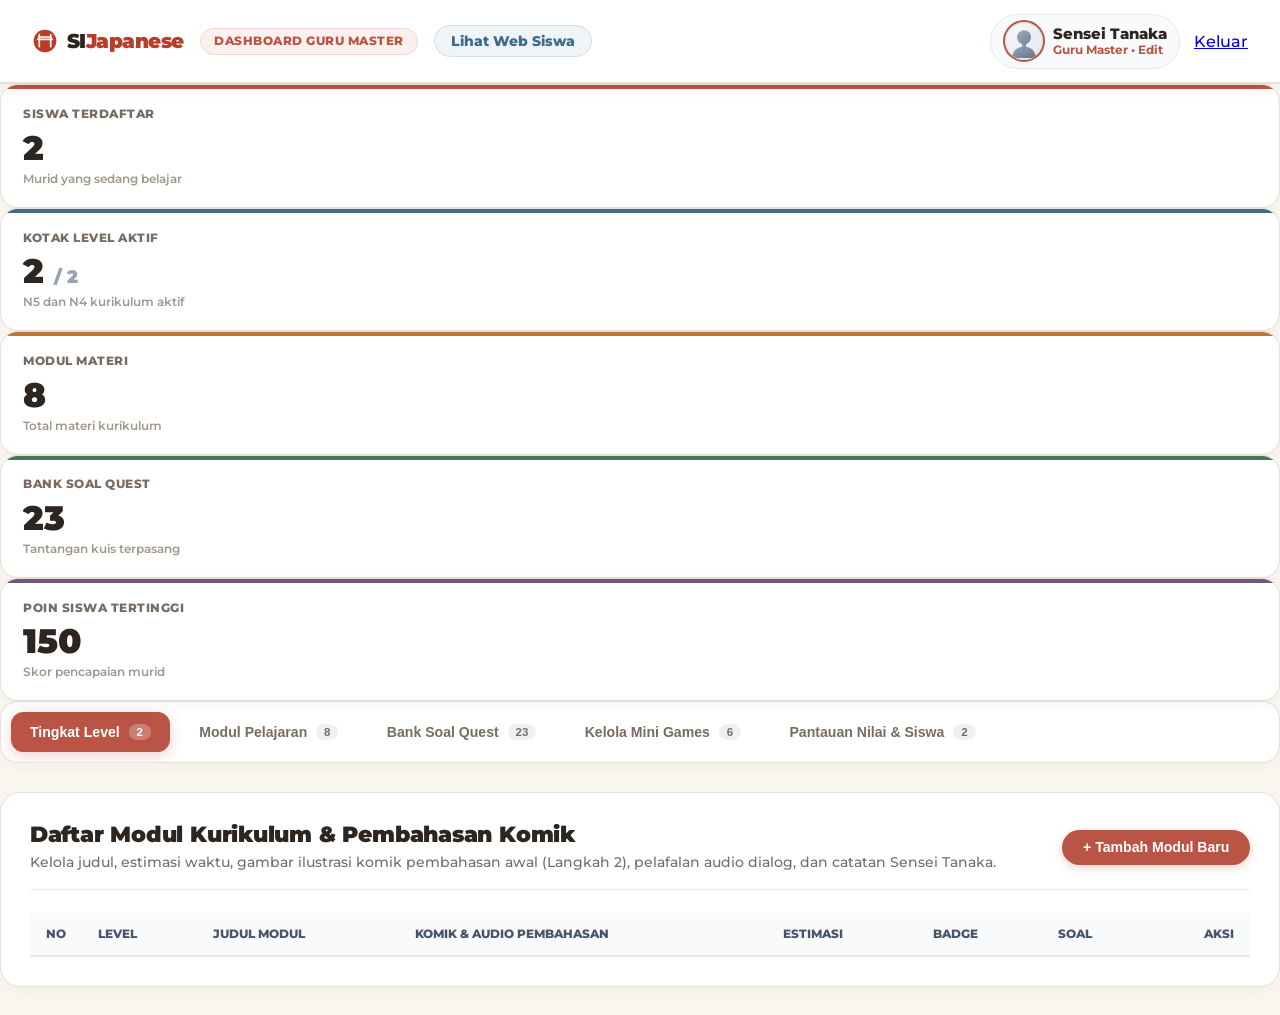
==== guru.html @ ea256f5c "fix: ganti seluruh font aplikasi ke Montserrat sedikit tebal (medium 500 & semibold)" ====
<!DOCTYPE html>
<html lang="id">
<head>
  <meta charset="UTF-8" />
  <meta name="viewport" content="width=device-width, initial-scale=1.0" />
  <meta name="csrf-token" content="csrf_token_placeholder" />
  <title>Dashboard Master Guru - SIJapanese</title>
  <link rel="preconnect" href="https://fonts.googleapis.com" />
  <link rel="preconnect" href="https://fonts.gstatic.com" crossorigin />
  <link href="https://fonts.googleapis.com/css2?family=Montserrat:ital,wght@0,500;0,600;0,700;0,800;0,900;1,500;1,600;1,700&family=Noto+Sans+JP:wght@500;700;900&display=swap" rel="stylesheet" />
  <link rel="stylesheet" href="css/style.css" />
  <link rel="stylesheet" href="css/materi.css" />
  <style>
    /* Styling Khusus Guru Master Dashboard - Harmonized Warm Japanese Theme */
    :root {
      --guru-bg: #FAF6F0;
      --guru-card: #FFFFFF;
      --guru-border: #E8DFD5;
      --guru-border-soft: #F2ECE3;
      --guru-primary: #BA5444;
      --guru-primary-hover: #A34536;
      --guru-indigo: #3E6B89;
      --guru-indigo-light: #EFF4F8;
      --guru-matcha: #437856;
      --guru-matcha-light: #F0F6F2;
      --guru-amber: #BA7635;
      --guru-amber-light: #FDF5ED;
      --guru-purple: #74567A;
      --guru-purple-light: #F7F1F8;
      --guru-text: #2D2520;
      --guru-text-soft: #786C62;
      --guru-text-muted: #A3978B;
      --card-white: #FFFFFF;
    }
    body {
      background: var(--guru-bg);
      font-family: 'Montserrat', 'Noto Sans JP', sans-serif; font-weight: 500;
      color: var(--guru-text);
      margin: 0;
      padding: 0;
    }
    .guru-navbar {
      background: #FFFFFF;
      border-bottom: 2px solid var(--guru-border);
      padding: 0.85rem 2rem;
      display: flex;
      align-items: center;
      justify-content: space-between;
      position: sticky;
      top: 0;
      z-index: 100;
      box-shadow: 0 4px 16px rgba(45, 37, 32, 0.04);
      flex-wrap: wrap;
      gap: 1rem;
    }
    .guru-nav-left {
      display: flex;
      align-items: center;
      gap: 1rem;
      flex-wrap: wrap;
    }
    .guru-brand-wrap {
      display: inline-flex;
      align-items: center;
      gap: 0.55rem;
      flex-shrink: 0;
    }
    .svg-crest-mini {
      width: 26px;
      height: 26px;
      display: block;
    }
    .guru-brand-text {
      font-weight: 900;
      font-size: 1.25rem;
      color: var(--guru-text);
      letter-spacing: -0.5px;
    }
    .badge-master-guru {
      background: #FAF1EE;
      color: var(--guru-primary);
      border: 1.5px solid #F1D6CF;
      font-size: 0.74rem;
      font-weight: 800;
      padding: 0.35rem 0.85rem;
      border-radius: var(--radius-pill);
      letter-spacing: 0.5px;
      white-space: nowrap;
    }
    .btn-return-app {
      display: inline-flex;
      align-items: center;
      gap: 0.45rem;
      background: #EFF4F8;
      color: var(--guru-indigo);
      border: 1.5px solid #D1DFE9;
      padding: 0.45rem 1rem;
      border-radius: var(--radius-pill);
      font-size: 0.85rem;
      font-weight: 800;
      text-decoration: none;
      transition: all 0.2s ease;
      white-space: nowrap;
    }
    .btn-return-app .svg-icon-mini {
      width: 15px;
      height: 15px;
      stroke: var(--guru-indigo);
      fill: none;
      stroke-width: 2.2;
    }
    .btn-return-app:hover {
      background: var(--guru-indigo);
      color: #FFFFFF;
      border-color: var(--guru-indigo);
    }
    .btn-return-app:hover .svg-icon-mini {
      stroke: #FFFFFF;
    }
    .guru-profile-bar {
      display: flex;
      align-items: center;
      gap: 0.85rem;
      order: 3;
      margin-left: auto;
    }
    .guru-avatar-circle {
      width: 42px;
      height: 42px;
      border-radius: 50%;
      background: #FAF1EE;
      border: 2px solid var(--guru-primary);
      display: flex;
      align-items: center;
      justify-content: center;
      font-size: 1.4rem;
    }
    .guru-info-text {
      display: flex;
      flex-direction: column;
      line-height: 1.25;
    }
    .guru-name {
      font-weight: 800;
      font-size: 0.95rem;
      color: var(--guru-text);
    }
    .guru-role-sub {
      font-size: 0.72rem;
      color: var(--guru-primary);
      font-weight: 700;
    }

    /* Layout Konten */
    .guru-container {
      max-width: 1200px;
      margin: 1.8rem auto 4rem;
      padding: 0 1.5rem;
    }

    /* Banner Panduan Utama Guru */
    .guru-welcome-card {
      background: linear-gradient(135deg, #FFFFFF 0%, #FAF1EE 100%);
      border: 1.5px solid var(--guru-border);
      border-radius: 20px;
      padding: 1.6rem 2rem;
      margin-bottom: 1.8rem;
      box-shadow: 0 4px 16px rgba(45, 37, 32, 0.04);
      display: flex;
      align-items: center;
      justify-content: space-between;
      flex-wrap: wrap;
      gap: 1.4rem;
    }
    .welcome-left {
      max-width: 780px;
    }
    .welcome-badge {
      display: flex;
      align-items: center;
      gap: 0.6rem;
      font-size: 0.78rem;
      font-weight: 800;
      color: var(--guru-primary);
      margin-bottom: 0.5rem;
    }
    .welcome-pill {
      background: #FFFFFF;
      border: 1px solid #F1D6CF;
      padding: 2px 8px;
      border-radius: 9999px;
      font-size: 0.72rem;
      color: var(--guru-primary);
    }
    .welcome-title {
      font-size: 1.5rem;
      font-weight: 900;
      color: var(--guru-text);
      margin: 0 0 0.4rem;
      letter-spacing: -0.02em;
    }
    .welcome-desc {
      font-size: 0.92rem;
      color: var(--guru-text-soft);
      line-height: 1.6;
      margin: 0;
    }
    .btn-hero-preview {
      display: inline-flex;
      align-items: center;
      gap: 0.6rem;
      background: var(--guru-indigo);
      color: #FFFFFF;
      padding: 0.75rem 1.4rem;
      border-radius: var(--radius-pill);
      font-weight: 800;
      font-size: 0.9rem;
      text-decoration: none;
      box-shadow: 0 4px 14px rgba(62, 107, 137, 0.25);
      transition: all 0.2s ease;
      white-space: nowrap;
    }
    .btn-hero-preview:hover {
      background: #2E5169;
      transform: translateY(-2px);
      box-shadow: 0 6px 18px rgba(62, 107, 137, 0.35);
    }

    /* Peta Alur Kerja Kurikulum Master */
    .guru-workflow-card {
      background: #FFFFFF;
      border: 1.5px solid var(--guru-border);
      border-radius: 18px;
      padding: 1.3rem 1.6rem;
      margin-bottom: 1.8rem;
      box-shadow: 0 4px 14px rgba(45, 37, 32, 0.03);
    }
    .workflow-header-row {
      display: flex;
      align-items: center;
      justify-content: space-between;
      flex-wrap: wrap;
      gap: 0.8rem;
      margin-bottom: 1rem;
      padding-bottom: 0.6rem;
      border-bottom: 1px solid var(--guru-border-soft);
    }
    .workflow-tag {
      font-size: 0.72rem;
      font-weight: 900;
      color: var(--guru-primary);
      letter-spacing: 0.06em;
      text-transform: uppercase;
      display: block;
      margin-bottom: 2px;
    }
    .workflow-title-wrap h3 {
      font-size: 1.05rem;
      font-weight: 800;
      color: var(--guru-text);
      margin: 0;
    }
    .workflow-hint {
      font-size: 0.8rem;
      color: var(--guru-text-soft);
      font-weight: 600;
    }
    .workflow-steps-grid {
      display: flex;
      align-items: center;
      justify-content: space-between;
      gap: 0.6rem;
      overflow-x: auto;
      padding-bottom: 4px;
    }
    .workflow-step-item {
      display: flex;
      align-items: center;
      gap: 0.65rem;
      padding: 0.65rem 0.9rem;
      background: var(--guru-bg);
      border: 1.5px solid var(--guru-border);
      border-radius: 14px;
      cursor: pointer;
      transition: all 0.2s ease;
      flex: 1;
      min-width: 170px;
    }
    .workflow-step-item:hover {
      background: #FFFFFF;
      border-color: var(--guru-primary);
      transform: translateY(-2px);
      box-shadow: 0 4px 12px rgba(186, 84, 68, 0.12);
    }
    .step-num-badge {
      width: 26px;
      height: 26px;
      border-radius: 50%;
      background: var(--guru-primary);
      color: #FFFFFF;
      font-size: 0.78rem;
      font-weight: 900;
      display: flex;
      align-items: center;
      justify-content: center;
      flex-shrink: 0;
    }
    .step-content {
      line-height: 1.25;
    }
    .step-title {
      font-weight: 800;
      font-size: 0.85rem;
      color: var(--guru-text);
    }
    .step-desc {
      font-size: 0.72rem;
      color: var(--guru-text-soft);
      margin-top: 2px;
    }
    .workflow-separator {
      color: var(--guru-text-muted);
      font-size: 1.1rem;
      font-weight: 900;
      flex-shrink: 0;
    }

    /* KPI Stat Cards (Warna-Warni Hangat Washi) */
    .guru-kpi-grid {
      display: grid;
      grid-template-columns: repeat(auto-fit, minmax(210px, 1fr));
      gap: 1.2rem;
      margin-bottom: 2rem;
    }
    .kpi-card {
      background: #FFFFFF;
      border-radius: 18px;
      padding: 1.3rem 1.4rem;
      border: 1.5px solid var(--guru-border);
      box-shadow: 0 4px 14px rgba(45, 37, 32, 0.04);
      position: relative;
      overflow: hidden;
      transition: transform 0.2s ease;
    }
    .kpi-card:hover {
      transform: translateY(-3px);
      box-shadow: 0 6px 18px rgba(45, 37, 32, 0.08);
    }
    .kpi-card::before {
      content: '';
      position: absolute;
      top: 0;
      left: 0;
      right: 0;
      height: 4px;
    }
    .kpi-red::before { background: var(--guru-primary); }
    .kpi-blue::before { background: var(--guru-indigo); }
    .kpi-yellow::before { background: var(--guru-amber); }
    .kpi-green::before { background: var(--guru-matcha); }
    .kpi-purple::before { background: var(--guru-purple); }

    .kpi-label {
      font-size: 0.78rem;
      font-weight: 800;
      color: var(--guru-text-soft);
      text-transform: uppercase;
      letter-spacing: 0.5px;
    }
    .kpi-value {
      font-size: 2.1rem;
      font-weight: 900;
      color: var(--guru-text);
      margin: 0.35rem 0 0.2rem;
    }
    .kpi-sub {
      font-size: 0.78rem;
      color: var(--guru-text-muted);
      font-weight: 600;
    }

    /* Tab Navigasi Master */
    .guru-tabs-nav {
      display: flex;
      align-items: center;
      gap: 0.6rem;
      background: #FFFFFF;
      padding: 0.6rem;
      border-radius: 18px;
      border: 1.5px solid var(--guru-border);
      margin-bottom: 1.8rem;
      overflow-x: auto;
      box-shadow: 0 4px 14px rgba(45, 37, 32, 0.04);
    }
    .guru-tab-btn {
      display: inline-flex;
      align-items: center;
      gap: 0.55rem;
      padding: 0.7rem 1.15rem;
      border-radius: 12px;
      border: 1.5px solid transparent;
      background: transparent;
      color: var(--guru-text-soft);
      font-weight: 800;
      font-size: 0.88rem;
      cursor: pointer;
      transition: all 0.2s ease;
      white-space: nowrap;
    }
    .guru-tab-btn:hover {
      background: var(--guru-bg);
      color: var(--guru-text);
      border-color: var(--guru-border);
    }
    .guru-tab-btn.active {
      background: var(--guru-primary);
      color: #FFFFFF;
      border-color: var(--guru-primary);
      box-shadow: 0 4px 14px rgba(186, 84, 68, 0.25);
    }
    .tab-emoji {
      font-size: 1rem;
    }
    .tab-badge {
      font-size: 0.72rem;
      font-weight: 800;
      padding: 2px 8px;
      border-radius: 9999px;
      background: rgba(0, 0, 0, 0.06);
      color: currentColor;
    }
    .guru-tab-btn.active .tab-badge {
      background: rgba(255, 255, 255, 0.25);
      color: #FFFFFF;
    }

    .guru-tab-content {
      display: none;
    }
    .guru-tab-content.active {
      display: block;
    }

    
    /* Visual Blueprint Letak Layar Siswa (Tanpa Icon/Emoji) */
    .guru-live-blueprint {
      background: #FFFFFF;
      border: 1.5px solid var(--guru-border);
      border-radius: 16px;
      padding: 1.2rem 1.4rem;
      margin-bottom: 1.6rem;
      box-shadow: 0 4px 14px rgba(45, 37, 32, 0.03);
    }
    .blueprint-header {
      display: flex;
      align-items: center;
      justify-content: space-between;
      flex-wrap: wrap;
      gap: 0.6rem;
      margin-bottom: 0.9rem;
    }
    .blueprint-badge {
      font-size: 0.72rem;
      font-weight: 900;
      letter-spacing: 0.06em;
      color: var(--guru-primary);
      text-transform: uppercase;
      background: #FAF1EE;
      border: 1px solid #F1D6CF;
      padding: 3px 9px;
      border-radius: 6px;
    }
    .blueprint-sub {
      font-size: 0.82rem;
      color: var(--guru-text-soft);
      font-weight: 600;
    }
    .blueprint-screen {
      background: var(--guru-bg);
      border: 1.5px solid var(--guru-border);
      border-radius: 12px;
      padding: 1rem;
      overflow: hidden;
    }
    .screen-navbar-mock {
      display: flex;
      align-items: center;
      justify-content: space-between;
      flex-wrap: wrap;
      gap: 0.6rem;
      background: #FFFFFF;
      padding: 0.55rem 0.9rem;
      border-radius: 8px;
      border: 1px solid var(--guru-border);
      margin-bottom: 0.85rem;
    }
    .mock-dot {
      display: inline-block;
      width: 8px;
      height: 8px;
      border-radius: 50%;
      background: var(--guru-primary);
      margin-right: 6px;
      vertical-align: middle;
    }
    .mock-title {
      font-size: 0.82rem;
      font-weight: 800;
      color: var(--guru-text);
    }
    .mock-btn-link {
      font-size: 0.76rem;
      font-weight: 800;
      color: var(--guru-indigo);
      text-decoration: none;
      border: 1px solid #D1DFE9;
      background: #EFF4F8;
      padding: 3px 8px;
      border-radius: 6px;
      transition: all 0.2s ease;
    }
    .mock-btn-link:hover {
      background: var(--guru-indigo);
      color: #FFFFFF;
    }
    .pointer-tag {
      display: block;
      font-size: 0.72rem;
      font-weight: 800;
      color: var(--guru-primary);
      margin-bottom: 0.5rem;
      letter-spacing: 0.04em;
    }
    .mock-tabs-row {
      display: flex;
      gap: 0.5rem;
      flex-wrap: wrap;
      margin-bottom: 0.8rem;
    }
    .mock-level-pill {
      font-size: 0.78rem;
      font-weight: 700;
      padding: 0.35rem 0.85rem;
      border-radius: 20px;
      background: #FFFFFF;
      border: 1px solid var(--guru-border);
      color: var(--guru-text);
    }
    .mock-level-pill.active-pill {
      background: var(--guru-primary);
      color: #FFFFFF;
      border-color: var(--guru-primary);
      font-weight: 800;
      box-shadow: 0 2px 6px rgba(186, 84, 68, 0.25);
    }
    .mock-level-pill-ghost {
      font-size: 0.78rem;
      font-weight: 700;
      padding: 0.35rem 0.85rem;
      border-radius: 20px;
      background: transparent;
      border: 1px dashed var(--guru-border);
      color: var(--guru-text-soft);
    }
    .mock-cards-wireframe {
      display: grid;
      grid-template-columns: repeat(auto-fit, minmax(180px, 1fr));
      gap: 0.6rem;
    }
    .wire-card {
      background: #FFFFFF;
      border: 1px solid var(--guru-border);
      border-radius: 8px;
      padding: 0.65rem 0.85rem;
    }
    .wire-title {
      display: block;
      font-size: 0.8rem;
      font-weight: 800;
      color: var(--guru-text);
      margin-bottom: 2px;
    }
    .wire-sub {
      display: block;
      font-size: 0.72rem;
      color: var(--guru-text-soft);
    }

    /* Lesson Card Blueprint */
    .mock-lesson-card-preview {
      background: #FFFFFF;
      border: 1.5px solid var(--guru-border);
      border-radius: 10px;
      padding: 0.9rem 1.1rem;
    }
    .mock-lcard-head {
      display: flex;
      justify-content: space-between;
      align-items: center;
      margin-bottom: 0.45rem;
    }
    .mock-lcard-badge {
      font-size: 0.7rem;
      font-weight: 800;
      background: #FAF1EE;
      color: var(--guru-primary);
      padding: 2px 7px;
      border-radius: 4px;
    }
    .mock-lcard-status {
      font-size: 0.72rem;
      color: var(--guru-text-soft);
      font-weight: 600;
    }
    .mock-lcard-body strong {
      display: block;
      font-size: 0.92rem;
      color: var(--guru-text);
      margin-bottom: 3px;
    }
    .mock-lcard-body p {
      font-size: 0.8rem;
      color: var(--guru-text-soft);
      margin: 0 0 0.7rem;
      line-height: 1.4;
    }
    .mock-steps-mini-bar {
      display: flex;
      gap: 0.4rem;
      flex-wrap: wrap;
    }
    .s-dot {
      font-size: 0.72rem;
      font-weight: 700;
      padding: 2px 7px;
      background: #F2ECE3;
      color: var(--guru-text-soft);
      border-radius: 4px;
    }
    .s-dot.active {
      background: var(--guru-indigo);
      color: #FFFFFF;
    }
    .s-dot.quest-step {
      background: #FDF5ED;
      color: var(--guru-amber);
      border: 1px solid #F3E0CC;
    }

    /* Quest Blueprint */
    .mock-quest-box {
      background: #FFFFFF;
      border: 1.5px solid var(--guru-border);
      border-radius: 10px;
      padding: 0.9rem 1.1rem;
    }
    .mock-q-header {
      font-size: 0.88rem;
      font-weight: 800;
      color: var(--guru-text);
      margin-bottom: 0.65rem;
    }
    .mock-q-options {
      display: grid;
      grid-template-columns: repeat(auto-fit, minmax(200px, 1fr));
      gap: 0.5rem;
      margin-bottom: 0.7rem;
    }
    .mock-opt {
      font-size: 0.8rem;
      padding: 0.45rem 0.75rem;
      border-radius: 6px;
      background: var(--guru-bg);
      border: 1px solid var(--guru-border);
      color: var(--guru-text);
    }
    .mock-opt.correct-opt {
      background: #F0F6F2;
      border-color: #D0E4D7;
      color: #274D35;
      font-weight: 800;
    }
    .mock-q-footer {
      font-size: 0.76rem;
      color: var(--guru-text-soft);
      font-style: italic;
    }

    /* Flow Evaluation Blueprint */
    .mock-flow-row {
      display: flex;
      align-items: center;
      justify-content: space-between;
      flex-wrap: wrap;
      gap: 0.8rem;
    }
    .flow-box {
      flex: 1;
      min-width: 160px;
      background: #FFFFFF;
      border: 1px solid var(--guru-border);
      border-radius: 10px;
      padding: 0.8rem 1rem;
    }
    .flow-box.highlight-flow {
      border-color: #D1DFE9;
      background: #EFF4F8;
    }
    .flow-num {
      display: block;
      font-size: 0.68rem;
      font-weight: 900;
      text-transform: uppercase;
      color: var(--guru-primary);
      margin-bottom: 2px;
    }
    .flow-box strong {
      display: block;
      font-size: 0.85rem;
      color: var(--guru-text);
      margin-bottom: 2px;
    }
    .flow-desc {
      display: block;
      font-size: 0.74rem;
      color: var(--guru-text-soft);
    }
    .flow-connector {
      font-size: 1.1rem;
      font-weight: 800;
      color: var(--guru-text-muted);
    }

    /* Games Blueprint */
    .mock-games-grid {
      display: grid;
      grid-template-columns: repeat(auto-fit, minmax(130px, 1fr));
      gap: 0.5rem;
    }
    .mock-game-chip {
      background: #FFFFFF;
      border: 1px solid var(--guru-border);
      border-radius: 8px;
      padding: 0.55rem 0.75rem;
      font-size: 0.8rem;
      font-weight: 800;
      color: var(--guru-text);
      text-align: center;
    }

    

    /* Box Card Standard */
    .master-card {
      background: #FFFFFF;
      border: 1.5px solid var(--guru-border);
      border-radius: 20px;
      padding: 1.8rem;
      box-shadow: 0 4px 16px rgba(45, 37, 32, 0.04);
      margin-bottom: 1.8rem;
    }
    .master-card-header {
      display: flex;
      align-items: center;
      justify-content: space-between;
      flex-wrap: wrap;
      gap: 1rem;
      margin-bottom: 1.4rem;
      padding-bottom: 1rem;
      border-bottom: 1.5px solid var(--guru-border-soft);
    }
    .master-card-title h3 {
      font-size: 1.35rem;
      font-weight: 900;
      margin: 0 0 0.3rem;
      color: var(--guru-text);
      letter-spacing: -0.01em;
    }
    .master-card-title p {
      margin: 0;
      color: var(--guru-text-soft);
      font-size: 0.88rem;
      line-height: 1.5;
    }

    /* Action Buttons */
    .btn-guru-primary {
      display: inline-flex;
      align-items: center;
      gap: 0.5rem;
      background: var(--guru-primary);
      color: #FFFFFF;
      border: none;
      padding: 0.6rem 1.3rem;
      border-radius: var(--radius-pill);
      font-weight: 800;
      font-size: 0.88rem;
      cursor: pointer;
      box-shadow: 0 3px 10px rgba(186, 84, 68, 0.25);
      transition: all 0.2s ease;
      white-space: nowrap;
    }
    .btn-guru-primary:hover {
      background: var(--guru-primary-hover);
      transform: translateY(-2px);
      box-shadow: 0 5px 14px rgba(186, 84, 68, 0.35);
    }

    .btn-preset {
      display: inline-flex;
      align-items: center;
      gap: 0.4rem;
      background: #FFFFFF;
      color: var(--guru-text);
      border: 1.5px solid var(--guru-border);
      padding: 0.55rem 1rem;
      border-radius: var(--radius-pill);
      font-size: 0.85rem;
      font-weight: 700;
      cursor: pointer;
      transition: all 0.2s ease;
      white-space: nowrap;
    }
    .btn-preset:hover {
      background: var(--guru-bg);
      border-color: var(--guru-text-soft);
      transform: translateY(-1px);
    }
    .btn-preset:hover {
      border-color: var(--blue);
      background: var(--blue-pale);
      color: var(--blue);
    }

    /* Grid Level Cards */
    .levels-grid {
      display: grid;
      grid-template-columns: repeat(auto-fill, minmax(280px, 1fr));
      gap: 1.3rem;
    }
    .level-admin-card {
      border: 2px solid var(--lvl-accent, #CBD5E1);
      border-radius: 16px;
      background: #FFFFFF;
      padding: 1.3rem;
      position: relative;
      display: flex;
      flex-direction: column;
      justify-content: space-between;
      box-shadow: 0 4px 14px rgba(15, 23, 42, 0.05);
      transition: transform 0.2s ease;
    }
    .level-admin-card:hover {
      transform: translateY(-3px);
    }
    .level-top-row {
      display: flex;
      align-items: center;
      justify-content: space-between;
      margin-bottom: 0.8rem;
    }
    .level-code-badge {
      background: var(--lvl-accent, #CBD5E1);
      color: #FFFFFF;
      font-size: 0.8rem;
      font-weight: 900;
      padding: 0.3rem 0.75rem;
      border-radius: var(--radius-pill);
      text-transform: uppercase;
    }
    .level-status-pill {
      font-size: 0.72rem;
      font-weight: 800;
      padding: 0.25rem 0.65rem;
      border-radius: var(--radius-pill);
    }
    .status-active { background: #ECFDF5; color: #065F46; }
    .status-inactive { background: #F1F5F9; color: #64748B; }

    .level-name-h4 {
      font-size: 1.25rem;
      font-weight: 800;
      margin: 0 0 0.2rem;
      color: #0F172A;
    }
    .level-sub-desc {
      font-size: 0.84rem;
      color: #64748B;
      margin-bottom: 1.1rem;
    }
    .level-meta-row {
      display: flex;
      align-items: center;
      justify-content: space-between;
      font-size: 0.82rem;
      font-weight: 700;
      color: #475569;
      border-top: 1.5px dashed #E2E8F0;
      padding-top: 0.8rem;
      margin-top: 0.8rem;
    }

    /* Tabel Manajemen */
    .guru-table-wrap {
      overflow-x: auto;
    }
    .guru-table {
      width: 100%;
      border-collapse: collapse;
      text-align: left;
    }
    .guru-table th {
      background: #F8FAFC;
      color: #475569;
      font-weight: 800;
      font-size: 0.78rem;
      text-transform: uppercase;
      padding: 0.85rem 1rem;
      border-bottom: 2px solid #E2E8F0;
    }
    .guru-table td {
      padding: 1rem;
      border-bottom: 1px solid #F1F5F9;
      font-size: 0.9rem;
      color: #1E293B;
      vertical-align: middle;
    }
    .guru-table tr:hover td {
      background: #F8FAFC;
    }

    /* Modal Form */
    .guru-modal-backdrop,
    #modal-edit-guru-profile,
    #modal-profile-success {
      position: fixed !important;
      inset: 0 !important;
      top: 0 !important;
      left: 0 !important;
      right: 0 !important;
      bottom: 0 !important;
      width: 100vw !important;
      height: 100vh !important;
      height: 100dvh !important;
      background: rgba(15, 23, 42, 0.65) !important;
      backdrop-filter: blur(5px) !important;
      -webkit-backdrop-filter: blur(5px) !important;
      display: none !important;
      align-items: center !important;
      justify-content: center !important;
      z-index: 99999 !important;
      padding: 1rem !important;
      box-sizing: border-box !important;
    }
    .guru-modal-backdrop.show,
    #modal-edit-guru-profile.show,
    #modal-profile-success.show {
      display: flex !important;
    }
    .guru-modal-box,
    #modal-edit-guru-profile .guru-modal-box,
    #modal-profile-success .guru-modal-box {
      background: #FFFFFF !important;
      border-radius: 20px !important;
      width: 100% !important;
      max-width: 560px !important;
      max-height: 90vh !important;
      max-height: 90dvh !important;
      overflow-y: auto !important;
      padding: 2rem !important;
      box-shadow: 0 20px 40px -10px rgba(15, 23, 42, 0.35) !important;
      position: relative !important;
      margin: auto !important;
      top: auto !important;
      bottom: auto !important;
      left: auto !important;
      right: auto !important;
      transform: none !important;
    }
    .guru-modal-header {
      display: flex;
      align-items: center;
      justify-content: space-between;
      margin-bottom: 1.5rem;
      padding-bottom: 0.8rem;
      border-bottom: 1.5px solid #E2E8F0;
    }
    .guru-modal-header h3 {
      margin: 0;
      font-size: 1.25rem;
      font-weight: 800;
      color: #0F172A;
    }
    .btn-close-modal {
      background: transparent;
      border: none;
      font-size: 1.4rem;
      cursor: pointer;
      color: #94A3B8;
      transition: color 0.2s;
    }
    .btn-close-modal:hover { color: #0F172A; }

    .form-group {
      margin-bottom: 1.2rem;
    }
    .form-group label {
      display: block;
      font-size: 0.85rem;
      font-weight: 700;
      color: #334155;
      margin-bottom: 0.4rem;
    }
    .form-control {
      width: 100%;
      box-sizing: border-box;
      padding: 0.65rem 0.95rem;
      border: 1.5px solid #CBD5E1;
      border-radius: 10px;
      font-size: 0.9rem;
      font-family: inherit;
      transition: border-color 0.2s;
    }
    select.form-control {
      appearance: none;
      -webkit-appearance: none;
      -moz-appearance: none;
      background-color: #FFFFFF;
      background-image: url("data:image/svg+xml,%3Csvg xmlns='http://www.w3.org/2000/svg' width='16' height='16' viewBox='0 0 24 24' fill='none' stroke='%2364748B' stroke-width='2.2' stroke-linecap='round' stroke-linejoin='round'%3E%3Cpolyline points='6 9 12 15 18 9'%3E%3C/polyline%3E%3C/svg%3E");
      background-repeat: no-repeat !important;
      background-position: right 0.85rem center !important;
      background-size: 15px 15px !important;
      padding-right: 2.5rem !important;
      cursor: pointer;
    }
    .form-control:focus {
      outline: none;
      border-color: var(--blue);
      box-shadow: 0 0 0 3px rgba(37, 99, 235, 0.1);
    }
    select.form-control:focus {
      background-image: url("data:image/svg+xml,%3Csvg xmlns='http://www.w3.org/2000/svg' width='16' height='16' viewBox='0 0 24 24' fill='none' stroke='%232563EB' stroke-width='2.5' stroke-linecap='round' stroke-linejoin='round'%3E%3Cpolyline points='6 9 12 15 18 9'%3E%3C/polyline%3E%3C/svg%3E");
      background-repeat: no-repeat !important;
      background-position: right 0.85rem center !important;
      background-size: 15px 15px !important;
    }
    .modal-btn-row {
      display: flex;
      align-items: center;
      justify-content: flex-end;
      gap: 0.8rem;
      margin-top: 1.8rem;
      padding-top: 1rem;
      border-top: 1.5px solid #E2E8F0;
    }
    .btn-cancel {
      background: #F1F5F9;
      border: 1.5px solid #CBD5E1;
      color: #475569;
      padding: 0.6rem 1.2rem;
      border-radius: var(--radius-pill);
      font-weight: 700;
      cursor: pointer;
    }

    /* Styling Pilihan Ganda & Bank Soal */
    .opt-row-box {
      transition: all 0.2s ease;
    }
    .opt-row-box:focus-within {
      border-color: #3B82F6 !important;
      box-shadow: 0 0 0 2px rgba(59, 130, 246, 0.15);
    }
    .opt-row-box.is-correct {
      border-color: #10B981 !important;
      background: #ECFDF5 !important;
    }
    .quest-admin-item {
      background: #FFFFFF;
      border: 1.5px solid #E2E8F0;
      border-radius: 16px;
      padding: 1.3rem;
      transition: all 0.2s ease;
      box-shadow: 0 2px 8px rgba(15, 23, 42, 0.03);
    }
    .quest-admin-item:hover {
      border-color: #CBD5E1;
      box-shadow: 0 6px 18px rgba(15, 23, 42, 0.06);
    }
    .quest-thumb-preview {
      width: 140px;
      height: 90px;
      border-radius: 10px;
      overflow: hidden;
      border: 1.5px solid #CBD5E1;
      background: #F8FAFC;
      flex-shrink: 0;
      display: flex;
      align-items: center;
      justify-content: center;
      cursor: pointer;
    }
    .quest-thumb-preview img {
      width: 100%;
      height: 100%;
      object-fit: cover;
      transition: transform 0.2s ease;
    }
    .quest-thumb-preview:hover img {
      transform: scale(1.05);
    }
    .badge-has-img {
      background: #EFF6FF;
      color: #1D4ED8;
      font-size: 0.74rem;
      font-weight: 800;
      padding: 0.25rem 0.65rem;
      border-radius: var(--radius-pill);
      border: 1px solid #BFDBFE;
    }
    .badge-no-img {
      background: #F1F5F9;
      color: #64748B;
      font-size: 0.74rem;
      font-weight: 700;
      padding: 0.25rem 0.65rem;
      border-radius: var(--radius-pill);
      border: 1px solid #E2E8F0;
    }
    /* Responsive Toolbar Components for Tables & Cards */
    .master-toolbar-row {
      display: flex;
      align-items: center;
      justify-content: space-between;
      gap: 12px;
      flex-wrap: wrap;
      background: #F8FAFC;
      border: 1.5px solid #E2E8F0;
      border-radius: 14px;
      padding: 10px 14px;
      margin-bottom: 1.2rem;
    }
    .toolbar-search-box {
      position: relative;
      flex: 1;
      min-width: 220px;
    }
    .toolbar-search-box svg {
      position: absolute;
      left: 10px;
      top: 50%;
      transform: translateY(-50%);
      pointer-events: none;
      color: #64748B;
    }
    .toolbar-search-box input {
      padding-left: 34px !important;
    }
    .toolbar-filter-group {
      display: flex;
      align-items: center;
      gap: 8px;
      flex-wrap: wrap;
    }
    .toolbar-filter-group label {
      font-size: 0.82rem;
      font-weight: 700;
      color: #475569;
      white-space: nowrap;
      margin: 0;
    }
    .toolbar-filter-group select {
      font-weight: 700;
      font-size: 0.84rem;
      padding: 0.45rem 0.85rem;
      border-radius: 10px;
      border: 1.5px solid #CBD5E1;
      background: #FFFFFF;
      color: #0F172A;
    }
    .toolbar-count-badge {
      font-size: 0.78rem;
      font-weight: 800;
      color: #2563EB;
      background: #EFF6FF;
      border: 1px solid #BFDBFE;
      padding: 0.3rem 0.75rem;
      border-radius: var(--radius-pill);
      white-space: nowrap;
    }

    /* ===== RESPONSIVE MEDIA QUERIES (FULL MOBILE & TABLET ADAPTATION) ===== */
    @media (max-width: 900px) {
      .guru-navbar {
        padding: 0.85rem 1.2rem;
      }
      .guru-container {
        padding: 0 1rem;
        margin: 1.2rem auto 3rem;
      }
      .guru-kpi-grid {
        grid-template-columns: repeat(auto-fit, minmax(160px, 1fr));
        gap: 0.9rem;
      }
    }

    @media (max-width: 768px) {
      .guru-navbar {
        display: grid !important;
        grid-template-columns: auto 1fr !important;
        grid-template-rows: auto auto !important;
        row-gap: 0.65rem !important;
        column-gap: 0.6rem !important;
        padding: 0.65rem 0.85rem !important;
        box-sizing: border-box !important;
        width: 100% !important;
      }
      .guru-nav-left {
        display: contents !important;
      }
      .guru-brand-wrap {
        grid-column: 1 !important;
        grid-row: 1 !important;
        align-self: center !important;
        display: inline-flex !important;
        align-items: center !important;
        gap: 0.4rem !important;
      }
      .guru-brand-text {
        font-size: 1.15rem !important;
      }
      .svg-crest-mini {
        width: 22px !important;
        height: 22px !important;
      }
      .guru-profile-bar {
        grid-column: 2 !important;
        grid-row: 1 !important;
        justify-self: end !important;
        align-self: center !important;
        gap: 0.45rem !important;
        margin-left: auto !important;
        width: auto !important;
      }
      .guru-avatar-circle {
        width: 34px !important;
        height: 34px !important;
        flex-shrink: 0 !important;
      }
      .guru-info-text {
        max-width: none !important;
        overflow: visible !important;
      }
      .guru-name {
        font-size: 0.88rem !important;
        font-weight: 800 !important;
        white-space: nowrap !important;
        overflow: visible !important;
        text-overflow: clip !important;
        display: inline-flex !important;
        align-items: center !important;
        gap: 3px !important;
      }
      .guru-role-sub {
        display: none !important;
      }
      .guru-profile-bar form {
        margin: 0 !important;
        flex-shrink: 0 !important;
      }
      .guru-profile-bar form button {
        padding: 0.3rem 0.65rem !important;
        font-size: 0.74rem !important;
        border-radius: var(--radius-pill) !important;
      }
      .badge-master-guru {
        grid-column: 1 !important;
        grid-row: 2 !important;
        justify-self: start !important;
        align-self: center !important;
        font-size: 0.68rem !important;
        padding: 0.28rem 0.6rem !important;
        white-space: nowrap !important;
        letter-spacing: 0.2px !important;
      }
      .btn-return-app {
        grid-column: 2 !important;
        grid-row: 2 !important;
        justify-self: end !important;
        align-self: center !important;
        font-size: 0.76rem !important;
        padding: 0.32rem 0.75rem !important;
        white-space: nowrap !important;
        gap: 0.35rem !important;
      }
      .btn-return-app .svg-icon-mini {
        width: 13px !important;
        height: 13px !important;
      }
      .guru-container {
        padding: 0 0.75rem;
        margin: 1rem auto 2.5rem;
      }
      .guru-kpi-grid {
        grid-template-columns: repeat(2, 1fr) !important;
        gap: 0.65rem;
        margin-bottom: 1.2rem;
      }
      .kpi-card {
        padding: 0.9rem 0.8rem;
        border-radius: 14px;
      }
      .kpi-card:last-child {
        grid-column: span 2;
      }
      .kpi-label {
        font-size: 0.72rem;
      }
      .kpi-value {
        font-size: 1.55rem;
      }
      .kpi-sub {
        font-size: 0.7rem;
      }
      .guru-tabs-nav {
        display: grid !important;
        grid-template-columns: 1fr 1fr !important;
        gap: 0.45rem !important;
        padding: 0.5rem !important;
        background: #FFFFFF !important;
        border-radius: 16px !important;
        border: 1.5px solid #E2E8F0 !important;
        margin-bottom: 1.2rem !important;
        overflow-x: visible !important;
      }
      .guru-tab-btn {
        width: 100% !important;
        display: flex !important;
        align-items: center !important;
        justify-content: center !important;
        text-align: center !important;
        padding: 0.65rem 0.5rem !important;
        font-size: 0.82rem !important;
        font-weight: 700 !important;
        border-radius: 12px !important;
        white-space: normal !important;
        line-height: 1.25 !important;
        flex-shrink: 0 !important;
        background: #F8FAFC !important;
        border: 1px solid #E2E8F0 !important;
        color: #475569 !important;
        box-shadow: none !important;
      }
      .guru-tab-btn.active {
        background: var(--red) !important;
        color: #FFFFFF !important;
        border-color: var(--red) !important;
        box-shadow: 0 4px 12px rgba(217, 56, 58, 0.25) !important;
      }
      .guru-tab-btn:last-child {
        grid-column: span 2 !important;
      }
      .master-card {
        padding: 1.15rem 0.9rem;
        border-radius: 16px;
        margin-bottom: 1.2rem;
      }
      .master-card-header {
        flex-direction: column;
        align-items: stretch;
        gap: 0.85rem;
      }
      .master-card-title h3 {
        font-size: 1.15rem;
      }
      .master-card-title p {
        font-size: 0.8rem;
      }
      .master-card-header > div:last-child {
        width: 100%;
        display: flex;
        flex-direction: column;
        gap: 0.5rem;
      }
      .btn-guru-primary,
      .btn-preset {
        width: 100%;
        justify-content: center;
        text-align: center;
        box-sizing: border-box;
      }
      .master-toolbar-row {
        flex-direction: column;
        align-items: stretch;
        gap: 0.65rem;
        padding: 10px;
      }
      .toolbar-search-box {
        width: 100%;
        min-width: 100%;
      }
      .toolbar-filter-group {
        width: 100%;
        justify-content: space-between;
      }
      .toolbar-filter-group select {
        flex: 1;
      }
      /* ===== RESPONSIVE MOBILE DATA CARDS (NO CUTOFFS) ===== */
      .guru-table-wrap,
      .admin-table-wrap {
        overflow-x: visible !important;
        border: none !important;
        background: transparent !important;
        width: 100% !important;
      }
      .guru-table {
        min-width: 100% !important;
        width: 100% !important;
        display: block !important;
        border: none !important;
      }
      .guru-table thead {
        display: none !important;
      }
      .guru-table tbody {
        display: flex !important;
        flex-direction: column !important;
        gap: 0.85rem !important;
        width: 100% !important;
      }

      /* Lesson Row -> Card Transformation */
      #lessons-table-body tr {
        display: grid !important;
        grid-template-columns: auto 1fr auto !important;
        gap: 0.45rem 0.6rem !important;
        background: #FFFFFF !important;
        border: 1.5px solid #E2E8F0 !important;
        border-radius: 16px !important;
        padding: 1rem 0.95rem !important;
        box-shadow: 0 4px 14px rgba(15, 23, 42, 0.04) !important;
        box-sizing: border-box !important;
        width: 100% !important;
      }
      #lessons-table-body tr td:nth-child(1) {
        grid-column: 1 !important;
        grid-row: 1 !important;
        align-self: center !important;
        padding: 0 !important;
        border: none !important;
        font-size: 0.82rem !important;
        color: #64748B !important;
      }
      #lessons-table-body tr td:nth-child(2) {
        grid-column: 2 !important;
        grid-row: 1 !important;
        align-self: center !important;
        padding: 0 !important;
        border: none !important;
      }
      #lessons-table-body tr td:nth-child(6) {
        grid-column: 3 !important;
        grid-row: 1 !important;
        justify-self: end !important;
        align-self: center !important;
        padding: 0 !important;
        border: none !important;
      }
      #lessons-table-body tr td:nth-child(3) {
        grid-column: 1 / span 3 !important;
        grid-row: 2 !important;
        padding: 0.25rem 0 !important;
        border: none !important;
      }
      #lessons-table-body tr td:nth-child(4) {
        grid-column: 1 / span 3 !important;
        grid-row: 3 !important;
        padding: 0.45rem 0 !important;
        border: none !important;
        border-top: 1px dashed #F1F5F9 !important;
      }
      #lessons-table-body tr td:nth-child(5) {
        grid-column: 1 / span 2 !important;
        grid-row: 4 !important;
        align-self: center !important;
        padding: 0.2rem 0 !important;
        border: none !important;
        font-size: 0.78rem !important;
        color: #64748B !important;
      }
      #lessons-table-body tr td:nth-child(7) {
        grid-column: 3 !important;
        grid-row: 4 !important;
        justify-self: end !important;
        align-self: center !important;
        padding: 0.2rem 0 !important;
        border: none !important;
        font-size: 0.78rem !important;
      }
      #lessons-table-body tr td:nth-child(8) {
        grid-column: 1 / span 3 !important;
        grid-row: 5 !important;
        padding-top: 0.65rem !important;
        border: none !important;
        border-top: 1px solid #F1F5F9 !important;
        display: flex !important;
        align-items: center !important;
        gap: 0.5rem !important;
        width: 100% !important;
      }
      #lessons-table-body tr td:nth-child(8) button,
      #lessons-table-body tr td:nth-child(8) a {
        flex: 1 !important;
        display: inline-flex !important;
        align-items: center !important;
        justify-content: center !important;
        text-align: center !important;
        padding: 0.55rem 0.8rem !important;
        font-size: 0.84rem !important;
        border-radius: 10px !important;
      }

      /* Students Row -> Card Transformation */
      #students-table-body tr {
        display: grid !important;
        grid-template-columns: auto 1fr auto !important;
        gap: 0.45rem 0.6rem !important;
        background: #FFFFFF !important;
        border: 1.5px solid #E2E8F0 !important;
        border-radius: 16px !important;
        padding: 0.95rem !important;
        box-shadow: 0 4px 12px rgba(15, 23, 42, 0.04) !important;
        box-sizing: border-box !important;
        width: 100% !important;
      }
      #students-table-body tr td {
        padding: 0 !important;
        border: none !important;
      }
      #students-table-body tr td:nth-child(1) {
        grid-column: 1 !important;
        grid-row: 1 !important;
        align-self: center !important;
        font-size: 0.95rem !important;
        color: var(--red) !important;
        font-weight: 900 !important;
      }
      #students-table-body tr td:nth-child(2) {
        grid-column: 2 !important;
        grid-row: 1 !important;
        align-self: center !important;
      }
      #students-table-body tr td:nth-child(6) {
        grid-column: 3 !important;
        grid-row: 1 !important;
        justify-self: end !important;
        align-self: center !important;
      }
      #students-table-body tr td:nth-child(3) {
        grid-column: 2 / span 2 !important;
        grid-row: 2 !important;
        font-size: 0.78rem !important;
        color: #64748B !important;
      }
      #students-table-body tr td:nth-child(4) {
        grid-column: 1 / span 2 !important;
        grid-row: 3 !important;
        align-self: center !important;
        padding-top: 0.45rem !important;
        border-top: 1px dashed #F1F5F9 !important;
      }
      #students-table-body tr td:nth-child(5) {
        grid-column: 3 !important;
        grid-row: 3 !important;
        justify-self: end !important;
        align-self: center !important;
        padding-top: 0.45rem !important;
        border-top: 1px dashed #F1F5F9 !important;
        font-size: 0.82rem !important;
      }

      /* Mini Games Question Bank Table -> Card Transformation */
      .admin-soal-table thead {
        display: none !important;
      }
      .admin-soal-table,
      .admin-soal-table tbody {
        display: block !important;
        width: 100% !important;
        border: none !important;
      }
      .admin-soal-table tbody tr {
        display: grid !important;
        grid-template-columns: auto 1fr auto !important;
        gap: 0.45rem 0.6rem !important;
        background: #FFFFFF !important;
        border: 1.5px solid #E2E8F0 !important;
        border-radius: 14px !important;
        padding: 0.85rem !important;
        margin-bottom: 0.75rem !important;
        box-shadow: 0 2px 8px rgba(15, 23, 42, 0.03) !important;
        box-sizing: border-box !important;
        width: 100% !important;
      }
      .admin-soal-table td {
        padding: 0 !important;
        border: none !important;
      }
      .admin-soal-table tbody tr td:nth-child(1) {
        grid-column: 1 !important;
        grid-row: 1 !important;
        align-self: center !important;
        font-size: 0.82rem !important;
        color: #94A3B8 !important;
      }
      .admin-soal-table tbody tr td:nth-child(2) {
        grid-column: 2 !important;
        grid-row: 1 !important;
        align-self: center !important;
        font-size: 1.35rem !important;
        font-weight: 800 !important;
        color: #0F172A !important;
      }
      .admin-soal-table tbody tr td:nth-child(5) {
        grid-column: 3 !important;
        grid-row: 1 !important;
        justify-self: end !important;
        align-self: center !important;
      }
      .admin-soal-table tbody tr td:nth-child(3) {
        grid-column: 1 / span 2 !important;
        grid-row: 2 !important;
        font-size: 0.82rem !important;
        color: #2563EB !important;
        font-weight: 700 !important;
      }
      .admin-soal-table tbody tr td:nth-child(4) {
        grid-column: 3 !important;
        grid-row: 2 !important;
        justify-self: end !important;
        font-size: 0.82rem !important;
        color: #475569 !important;
      }
      .admin-soal-table tbody tr td:nth-child(6) {
        grid-column: 1 / span 3 !important;
        grid-row: 3 !important;
        padding-top: 0.55rem !important;
        border-top: 1px dashed #F1F5F9 !important;
        display: flex !important;
        align-items: center !important;
        gap: 0.5rem !important;
        width: 100% !important;
      }
      .admin-soal-table tbody tr td:nth-child(6) button {
        flex: 1 !important;
        justify-content: center !important;
        text-align: center !important;
        padding: 0.45rem 0.75rem !important;
        font-size: 0.8rem !important;
        border-radius: 8px !important;
      }

      .levels-grid {
        grid-template-columns: 1fr !important;
        gap: 0.85rem !important;
      }
      .admin-games-selector {
        display: flex !important;
        flex-wrap: wrap !important;
        gap: 6px !important;
      }
      .admin-game-chip {
        padding: 0.5rem 0.85rem !important;
        font-size: 0.8rem !important;
        border-radius: 10px !important;
        flex: 1 !important;
        min-width: 120px !important;
        text-align: center !important;
        justify-content: center !important;
      }
      .admin-settings-card {
        padding: 1rem 0.85rem !important;
        border-radius: 14px !important;
      }
      .admin-card-head {
        flex-direction: column !important;
        align-items: stretch !important;
        gap: 0.8rem !important;
      }
      .admin-soal-toolbar {
        flex-direction: column !important;
        align-items: stretch !important;
        gap: 10px !important;
      }
      .admin-soal-filter-pills {
        overflow-x: auto !important;
        flex-wrap: nowrap !important;
        -webkit-overflow-scrolling: touch !important;
        padding-bottom: 4px !important;
        scrollbar-width: none !important;
      }
      .admin-soal-filter-pills::-webkit-scrollbar {
        display: none !important;
      }
      .quest-admin-item {
        padding: 1rem 0.85rem !important;
      }
      .quest-admin-item > div:first-child {
        flex-direction: column !important;
        align-items: stretch !important;
        gap: 0.6rem !important;
      }
      .quest-admin-item > div:first-child > div:last-child {
        width: 100% !important;
        display: flex !important;
        justify-content: stretch !important;
        gap: 0.45rem !important;
      }
      .quest-admin-item > div:first-child > div:last-child button {
        flex: 1 !important;
        justify-content: center !important;
        text-align: center !important;
        padding: 0.45rem 0.65rem !important;
      }
      /* Modals on Mobile - Pop-up Tengah */
      .guru-modal-backdrop {
        padding: 1rem !important;
        align-items: center !important;
        justify-content: center !important;
      }
      .guru-modal-box {
        border-radius: 24px !important;
        max-height: 85vh !important;
        max-width: 95vw !important;
        width: 100% !important;
        margin: auto !important;
        padding: 1.4rem 1.15rem !important;
        box-sizing: border-box !important;
        overflow-y: auto !important;
        -webkit-overflow-scrolling: touch !important;
        box-shadow: 0 25px 60px rgba(0, 0, 0, 0.4) !important;
      }
      .modal-btn-row {
        flex-direction: column-reverse;
        gap: 0.5rem;
      }
      .modal-btn-row button,
      .modal-btn-row a {
        width: 100%;
        justify-content: center;
        text-align: center;
      }
    }
    /* OVERRIDE MUTLAK: POPUP EDIT PROFIL GURU & SUKSES WAJIB DI TENGAH LAYAR */
    #modal-edit-guru-profile,
    #modal-profile-success {
      position: fixed !important;
      inset: 0 !important;
      top: 0 !important;
      left: 0 !important;
      right: 0 !important;
      bottom: 0 !important;
      width: 100vw !important;
      height: 100vh !important;
      height: 100dvh !important;
      display: none !important;
      align-items: center !important;
      justify-content: center !important;
      z-index: 999999 !important;
      padding: 1rem !important;
      margin: 0 !important;
    }
    #modal-edit-guru-profile.show,
    #modal-profile-success.show {
      display: flex !important;
    }
    #modal-edit-guru-profile .guru-modal-box,
    #modal-profile-success .guru-modal-box {
      margin: auto !important;
      position: relative !important;
      top: auto !important;
      bottom: auto !important;
      left: auto !important;
      right: auto !important;
      transform: none !important;
      align-self: center !important;
      border-radius: 20px !important;
    }
  </style>
</head>
<body>

  <!-- NAVBAR GURU MASTER -->
  <header class="guru-navbar">
    <div class="guru-nav-left">
      <div class="guru-brand-wrap">
        <span class="logo-crest">
          <svg viewBox="0 0 32 32" class="svg-crest-mini">
            <circle cx="16" cy="16" r="14" fill="#BA3D27"/>
            <path d="M8 11h16M9 8v15M23 8v15M7 14h18" stroke="#FFFFFF" stroke-width="2" stroke-linecap="round"/>
          </svg>
        </span>
        <span class="guru-brand-text">SI<span style="color:#BA3D27;">Japanese</span></span>
      </div>
      <span class="badge-master-guru">DASHBOARD GURU MASTER</span>
      <a href="index.html" class="btn-return-app" onclick="return goToWebSiswa(event);" title="Kembali ke portal murid">
        <span>Lihat Web Siswa</span>
      </a>
    </div>

    <div class="guru-profile-bar">
      <div onclick="openModal('modal-edit-guru-profile')" title="Klik untuk edit profil guru" style="display:inline-flex; align-items:center; gap:0.55rem; background:#F8FAFC; border:1.5px solid #E2E8F0; padding:0.35rem 0.75rem; border-radius:9999px; cursor:pointer; transition:all 0.2s ease;">
        <div class="guru-avatar-circle" style="overflow:hidden;">
          <img id="nav-guru-avatar-img" src="img/avatar_default.svg" alt="Sensei Tanaka" style="width:100%; height:100%; border-radius:50%; object-fit:cover; display:block;" />
        </div>
        <div class="guru-info-text">
          <span class="guru-name">
            <span id="nav-guru-name">Sensei Tanaka</span>
          </span>
          <span class="guru-role-sub">Guru Master &bull; Edit</span>
        </div>
      </div>
      <a href="login.html" class="btn-logout-top" onclick="handleGuruLogout(event)">Keluar</a>
    </div>
  </header>

  <main class="guru-main-container">

    <!-- KPI SUMMARY CARDS -->
    <section class="kpi-summary-grid">
      <div class="kpi-card kpi-red">
        <div class="kpi-label">Siswa Terdaftar</div>
        <div class="kpi-value" id="kpi-students-count">2</div>
        <div class="kpi-sub">Murid yang sedang belajar</div>
      </div>
      <div class="kpi-card kpi-blue">
        <div class="kpi-label">Kotak Level Aktif</div>
        <div class="kpi-value">2 <span style="font-size:1.1rem; color:#94A3B8;">/ 2</span></div>
        <div class="kpi-sub">N5 dan N4 kurikulum aktif</div>
      </div>
      <div class="kpi-card kpi-yellow">
        <div class="kpi-label">Modul Materi</div>
        <div class="kpi-value" id="kpi-lessons-count">8</div>
        <div class="kpi-sub">Total materi kurikulum</div>
      </div>
      <div class="kpi-card kpi-green">
        <div class="kpi-label">Bank Soal Quest</div>
        <div class="kpi-value" id="kpi-quests-count">23</div>
        <div class="kpi-sub">Tantangan kuis terpasang</div>
      </div>
      <div class="kpi-card kpi-purple">
        <div class="kpi-label">Poin Siswa Tertinggi</div>
        <div class="kpi-value">150</div>
        <div class="kpi-sub">Skor pencapaian murid</div>
      </div>
    </section>

    <!-- TAB NAVIGASI UTAMA -->
        <!-- TAB NAVIGASI UTAMA -->
    <div class="guru-tabs-nav">
      <button class="guru-tab-btn active" data-tab="levels" onclick="switchGuruTab('levels', this)">
        <span class="tab-text">Tingkat Level</span>
        <span class="tab-badge">2</span>
      </button>
      <button class="guru-tab-btn" data-tab="lessons" onclick="switchGuruTab('lessons', this)">
        <span class="tab-text">Modul Pelajaran</span>
        <span class="tab-badge" id="tab-badge-lessons">8</span>
      </button>
      <button class="guru-tab-btn" data-tab="quests" onclick="switchGuruTab('quests', this)">
        <span class="tab-text">Bank Soal Quest</span>
        <span class="tab-badge" id="tab-badge-quests">23</span>
      </button>
      <button class="guru-tab-btn" data-tab="minigames" onclick="switchGuruTab('minigames', this)">
        <span class="tab-text">Kelola Mini Games</span>
        <span class="tab-badge">6</span>
      </button>
      <button class="guru-tab-btn" data-tab="students" onclick="switchGuruTab('students', this)">
        <span class="tab-text">Pantauan Nilai &amp; Siswa</span>
        <span class="tab-badge" id="tab-badge-students">2</span>
      </button>
    </div>

    <!-- ==============================================
         TAB 1: KOTAK LEVEL
         ============================================== -->
    <div class="guru-tab-content" id="guru-tab-levels">
      <div class="master-card">
        <div class="master-card-header">
          <div class="master-card-title">
            <h3>Manajemen Kotak Level Materi</h3>
            <p>Kotak level muncul langsung sebagai tab navigasi di halaman materi murid.</p>
          </div>
          <div style="display:flex; align-items:center; gap:0.6rem; flex-wrap:wrap;">
            <button class="btn-preset" onclick="addPresetLevel('n3')">+ Tambah N3 Menengah</button>
            <button class="btn-preset" onclick="addPresetLevel('n2')">+ Tambah N2 Lanjutan</button>
            <button class="btn-guru-primary" onclick="openAddLevelModal()">
              <span>+ Level Kustom Baru</span>
            </button>
          </div>
        </div>

        <div class="levels-grid" id="levels-grid-container">
          <!-- Rendered via JS -->
        </div>
      </div>
    </div>

    <!-- ==============================================
         TAB 2: MANAJEMEN MODUL PELAJARAN (LENGKAP DENGAN KOMIK, AUDIO & CATATAN)
         ============================================== -->
    <div class="guru-tab-content active" id="guru-tab-lessons">
      <div class="master-card">
        <div class="master-card-header">
          <div class="master-card-title">
            <h3>Daftar Modul Kurikulum &amp; Pembahasan Komik</h3>
            <p>Kelola judul, estimasi waktu, gambar ilustrasi komik pembahasan awal (Langkah 2), pelafalan audio dialog, dan catatan Sensei Tanaka.</p>
          </div>
          <button class="btn-guru-primary" onclick="openAddLessonModal()">
            <span>+ Tambah Modul Baru</span>
          </button>
        </div>

        <div class="guru-table-wrap">
          <table class="guru-table">
            <thead>
              <tr>
                <th style="width:50px;">No</th>
                <th>Level</th>
                <th>Judul Modul</th>
                <th>Komik &amp; Audio Pembahasan</th>
                <th>Estimasi</th>
                <th>Badge</th>
                <th>Soal</th>
                <th style="text-align:right;">Aksi</th>
              </tr>
            </thead>
            <tbody id="lessons-table-body">
              <!-- Rendered via JS -->
            </tbody>
          </table>
        </div>
      </div>
    </div>

    <!-- ==============================================
         TAB 3: BANK SOAL QUEST & KUIS (SEMUA SOAL BERGAMBAR DAPAT DIEDIT)
         ============================================== -->
    <div class="guru-tab-content" id="guru-tab-quests">
      <div class="master-card">
        <div class="master-card-header">
          <div class="master-card-title">
            <h3>Bank Soal Quest Interaktif Berhadiah Poin</h3>
            <p>Kelola dan edit pertanyaan, gambar ilustrasi komik, opsi jawaban (A, B, C, D), kunci jawaban benar, audio percakapan, dan penjelasan pembahasan.</p>
          </div>
          <div style="display:flex; align-items:center; gap:0.8rem; flex-wrap:wrap;">
            <div style="display:flex; align-items:center; gap:0.4rem;">
              <label style="font-size:0.82rem; font-weight:700; color:#64748B;">Filter Modul:</label>
              <select id="filter-quest-lesson" onchange="filterQuestsByLesson(this.value)" class="form-control" style="width:auto; min-width:220px; font-weight:700; padding:0.45rem 0.8rem;">
                <option value="all">Semua Modul Materi (23 Soal)</option>
              </select>
            </div>
            <button class="btn-guru-primary" onclick="openAddQuestModal()">
              <span>+ Buat Soal Quest Baru</span>
            </button>
          </div>
        </div>

        <div id="quest-list-container" style="display:flex; flex-direction:column; gap:1.2rem;">
          <!-- Rendered via JS -->
        </div>
      </div>
    </div>

    <!-- ==============================================
         TAB 4: PANTAUAN SISWA & REKAP PENILAIAN LATIHAN
         ============================================== -->
    <div class="guru-tab-content" id="guru-tab-students">
      <div class="master-card">
        <div class="master-card-header">
          <div class="master-card-title">
            <h3>Pantauan Penilaian Latihan &amp; Kemajuan Siswa</h3>
            <p>Periksa hasil latihan setiap murid secara presisi: rincian jawaban <strong>Benar</strong> dan <strong>Salah</strong>, perolehan nilai (skala 0 - 100), grade kelulusan, dan akumulasi poin saat siswa ditugaskan latihan.</p>
          </div>
        </div>

        <!-- SUB-NAVIGASI PENILAIAN & SISWA -->
        <div style="display:flex; gap:0.6rem; margin-bottom:1.4rem; border-bottom:1.5px solid #E2E8F0; padding-bottom:0.9rem; flex-wrap:wrap;">
          <button type="button" class="btn-preset active" id="btn-subnav-assessments" onclick="switchStudentSubTab('assessments')" style="font-size:0.88rem; font-weight:800; padding:0.55rem 1.2rem; border-radius:var(--radius-pill); display:inline-flex; align-items:center; gap:0.5rem; background:#2563EB; color:#FFF; border-color:#2563EB; box-shadow:0 3px 10px rgba(37,99,235,0.25);">
            <span>Rekap Hasil Penilaian Latihan (Benar/Salah)</span>
          </button>
          <button type="button" class="btn-preset" id="btn-subnav-students" onclick="switchStudentSubTab('students')" style="font-size:0.88rem; font-weight:700; padding:0.55rem 1.2rem; border-radius:var(--radius-pill); display:inline-flex; align-items:center; gap:0.5rem;">
            <span>Daftar Akun Siswa &amp; Leaderboard</span>
          </button>
        </div>

        <!-- ==============================================
             SUB-PANEL 1: REKAP PENILAIAN LATIHAN SISWA
             ============================================== -->
        <div id="subpanel-assessments">
          <!-- KPI MINI RINGKASAN PENILAIAN KELAS -->
          <div style="display:grid; grid-template-columns:repeat(auto-fit, minmax(180px, 1fr)); gap:1rem; margin-bottom:1.4rem;">
            <div style="background:#EFF6FF; border:1.5px solid #BFDBFE; border-radius:14px; padding:1rem 1.2rem;">
              <div style="font-size:0.78rem; font-weight:800; color:#1E40AF; text-transform:uppercase;">Rata-rata Nilai Kelas</div>
              <div id="kpi-avg-score-display" style="font-size:1.8rem; font-weight:900; color:#1D4ED8; margin:0.2rem 0;">88 <span style="font-size:0.95rem; color:#60A5FA;">/ 100</span></div>
              <div style="font-size:0.75rem; color:#3B82F6; font-weight:600;">Skala evaluasi akademik</div>
            </div>
            <div style="background:#ECFDF5; border:1.5px solid #A7F3D0; border-radius:14px; padding:1rem 1.2rem;">
              <div style="font-size:0.78rem; font-weight:800; color:#065F46; text-transform:uppercase;">Tingkat Kelulusan</div>
              <div id="kpi-pass-rate-display" style="font-size:1.8rem; font-weight:900; color:#059669; margin:0.2rem 0;">100%</div>
              <div style="font-size:0.75rem; color:#10B981; font-weight:600;">Siswa mencapai KKM (≥60)</div>
            </div>
            <div style="background:#FFFBEB; border:1.5px solid #FDE68A; border-radius:14px; padding:1rem 1.2rem;">
              <div style="font-size:0.78rem; font-weight:800; color:#92400E; text-transform:uppercase;">Total Latihan Selesai</div>
              <div id="kpi-total-assessments-display" style="font-size:1.8rem; font-weight:900; color:#D97706; margin:0.2rem 0;">2</div>
              <div style="font-size:0.75rem; color:#B45309; font-weight:600;">Pengerjaan modul diserahkan</div>
            </div>
            <div style="background:#FEF2F2; border:1.5px solid #FECACA; border-radius:14px; padding:1rem 1.2rem;">
              <div style="font-size:0.78rem; font-weight:800; color:#991B1B; text-transform:uppercase;">Perlu Bimbingan / Remedial</div>
              <div id="kpi-remedial-count-display" style="font-size:1.8rem; font-weight:900; color:#DC2626; margin:0.2rem 0;">0</div>
              <div style="font-size:0.75rem; color:#EF4444; font-weight:600;">Skor di bawah 60</div>
            </div>
          </div>

          <!-- TOOLBAR FILTER PENILAIAN LATIHAN -->
          <div class="master-toolbar-row">
            <div class="toolbar-search-box">
              <input type="text" id="search-assessment-input" class="form-control" placeholder="Cari nama murid, judul materi latihan..." oninput="filterAssessmentsTable()" />
            </div>
            <div class="toolbar-filter-group">
              <label>Grade / Predikat:</label>
              <select id="filter-assessment-grade" class="form-control" onchange="filterAssessmentsTable()">
                <option value="all">Semua Grade</option>
                <option value="A">Grade A (Sangat Baik: 85 - 100)</option>
                <option value="B">Grade B (Baik: 70 - 84)</option>
                <option value="C">Grade C (Cukup: 60 - 69)</option>
                <option value="D">Grade D / Remedial (&lt; 60)</option>
              </select>
            </div>
            <div class="toolbar-filter-group">
              <label>Sortir:</label>
              <select id="sort-assessment-select" class="form-control" onchange="filterAssessmentsTable()">
                <option value="newest">Terbaru Diserahkan</option>
                <option value="score-desc">Nilai Tertinggi (100 - 0)</option>
                <option value="score-asc">Nilai Terendah</option>
                <option value="correct-desc">Jawaban Benar Terbanyak</option>
              </select>
            </div>
            <div class="toolbar-count-badge">
              Menampilkan <span id="assessment-count-display">0</span> Data Nilai
            </div>
          </div>

          <!-- TABEL HASIL PENILAIAN LATIHAN SISWA -->
          <div class="guru-table-wrap">
            <table class="guru-table" id="assessments-table">
              <thead>
                <tr>
                  <th style="width:130px;">Waktu Pengerjaan</th>
                  <th>Nama Murid</th>
                  <th>Materi / Latihan</th>
                  <th style="text-align:center;">Hasil Jawaban (Benar / Salah)</th>
                  <th style="text-align:center; width:110px;">Nilai Akhir</th>
                  <th style="text-align:center; width:90px;">Grade</th>
                  <th style="text-align:center; width:110px;">Status Evaluasi</th>
                </tr>
              </thead>
              <tbody id="assessments-table-body">
                <!-- Rendered dynamically via JS -->
              </tbody>
            </table>
          </div>
        </div>

        <!-- ==============================================
             SUB-PANEL 2: DAFTAR AKUN SISWA & LEADERBOARD
             ============================================== -->
        <div id="subpanel-students" style="display:none;">
          <div class="guru-table-wrap">
            <table class="guru-table">
              <thead>
                <tr>
                  <th style="width:80px;">Peringkat</th>
                  <th>Siswa</th>
                  <th>Email</th>
                  <th>Rata-rata Nilai</th>
                  <th>Latihan Selesai</th>
                  <th>Poin Belajar</th>
                  <th>Materi Selesai</th>
                  <th>Status</th>
                </tr>
              </thead>
              <tbody id="students-table-body">
                <!-- Rendered via JS -->
              </tbody>
            </table>
          </div>
        </div>
      </div>
    </div>
    <div class="guru-tab-content" id="guru-tab-minigames">
      <div class="master-card">
        <div class="master-card-header">
          <div class="master-card-title">
            <h3>Pusat Pengaturan Mini Games &amp; Bank Soal Kosakata</h3>
            <p>Kelola durasi waktu permainan, sub-mode, dan kelola bank soal kosakata lengkap (seperti <strong>かさ (kasa)</strong>, <strong>ねこ (neko)</strong>, <strong>パン (pan)</strong>, dan <strong>Kanji N5</strong>) yang tersimpan langsung di database SQLite untuk siswa.</p>
          </div>
          <div style="display:flex; align-items:center; gap:0.6rem; flex-wrap:wrap;">
            <button type="button" class="btn-preset" onclick="resetAdminGameDefault()" style="color:#DC2626; border-color:#FECACA;" title="Reset seluruh bank soal kosakata ke bawaan database">Reset Database Soal</button>
            <button type="button" class="btn-guru-primary" onclick="openAddGameQuestionModal()">
              <span>+ Tambah Soal Kosakata</span>
            </button>
          </div>
        </div>

        <div class="admin-minigames-wrap">
          <!-- Game Selection Chips -->
          <div class="admin-games-selector" id="admin-games-selector">
            <button type="button" class="admin-game-chip active" id="chip-game-kana-blast" onclick="switchAdminGameTab('kana-blast')">
              <span>Kana Blast (Turret Blaster)</span>
            </button>
            <button type="button" class="admin-game-chip" id="chip-game-sky-defense" onclick="switchAdminGameTab('sky-defense')">
              <span>Sky Atk Defense</span>
            </button>
            <button type="button" class="admin-game-chip" id="chip-game-flash-card" onclick="switchAdminGameTab('flash-card')">
              <span>Flash Card</span>
            </button>
            <button type="button" class="admin-game-chip" id="chip-game-memory-match" onclick="switchAdminGameTab('memory-match')">
              <span>Memory Match</span>
            </button>
            <button type="button" class="admin-game-chip" id="chip-game-speed-quiz" onclick="switchAdminGameTab('speed-quiz')">
              <span>Speed Quiz</span>
            </button>
            <button type="button" class="admin-game-chip" id="chip-game-word-builder" onclick="switchAdminGameTab('word-builder')">
              <span>Word Builder</span>
            </button>
          </div>

          <!-- Game Dynamic Details Panel -->
          <div id="admin-game-details" class="admin-game-details">
            <!-- Dynamically populated via JS -->
          </div>
        </div>
      </div>
    </div>

    <!-- ==============================================
         TAB 6: MANAJEMEN PETA KOTA JEPANG & 3 SISTEM AKSARA
         ============================================== -->
    <div class="guru-tab-content" id="guru-tab-japan-cities">
      <div class="master-card">
        <div class="master-card-header">
          <div class="master-card-title">
            <h3>Pusat Pengaturan Peta Kota Jepang &amp; Pengenalan 3 Aksara (Nihongo to Japan)</h3>
            <p>Kelola titik pin peta visual SVG interaktif (Tokyo, Kyoto, Osaka, Sapporo, dll), aksara Kanji, Kana, Romaji, deskripsi profil wilayah, highlights budaya, dan kuliner khas yang tampil langsung di Modul 1 murid.</p>
          </div>
          <div style="display:flex; align-items:center; gap:0.6rem; flex-wrap:wrap;">
            <button type="button" class="btn-preset" onclick="resetAdminJapanCities()" style="color:#DC2626; border-color:#FECACA;" title="Reset daftar kota ke 6 kota default Jepang">Reset Default Kota</button>
            <button type="button" class="btn-guru-primary" onclick="openAddCityModal()">
              <span>+ Tambah Titik Kota Baru</span>
            </button>
          </div>
        </div>

        <!-- INFO BOX: PENGENALAN 3 AKSARA & SIMBOL KANJI ALAM DASAR -->
        <div style="background:#F8FAFC; border:1.5px solid #E2E8F0; border-radius:16px; padding:1.2rem; margin-bottom:1.5rem;">
          <div style="font-weight:800; font-size:0.95rem; color:#0F172A; margin-bottom:0.4rem;">Status Kurikulum 3 Aksara di Modul 1 Siswa</div>
          <p style="font-size:0.85rem; color:#64748B; margin:0 0 1rem; line-height:1.5;">
            Sesuai referensi <em>Nihongo to Japan</em>, Modul 1 kini membekali murid dengan pemahaman pondasi 3 sistem tulisan: 
            <strong>Hiragana</strong> (aksara asli), <strong>Katakana</strong> (kata serapan), dan <strong>Kanji</strong> (ideogram bermakna dari alam: 日, 月, 木, 山, 川, 日本) tanpa beban hafalan rumit, disertai audio pengucapan asli.
          </p>
          <div style="display:grid; grid-template-columns:repeat(auto-fit, minmax(220px, 1fr)); gap:0.85rem;">
            <div style="background:#EFF6FF; border:1px solid #BFDBFE; border-radius:12px; padding:0.8rem 1rem;">
              <div style="font-size:0.75rem; font-weight:800; color:#1E40AF; text-transform:uppercase;">1. Hiragana (ひらがな)</div>
              <div style="font-size:0.88rem; font-weight:800; color:#1E3A8A; margin:0.2rem 0;">46 Karakter Dasar + Suara Gabungan</div>
              <div style="font-size:0.75rem; color:#3B82F6;">Aksara melengkung alami kata asli Jepang &amp; partikel kalimat</div>
            </div>
            <div style="background:#FFFBEB; border:1px solid #FDE68A; border-radius:12px; padding:0.8rem 1rem;">
              <div style="font-size:0.75rem; font-weight:800; color:#92400E; text-transform:uppercase;">2. Katakana (カタカナ)</div>
              <div style="font-size:0.88rem; font-weight:800; color:#78350F; margin:0.2rem 0;">46 Karakter Bersudut Tegas</div>
              <div style="font-size:0.75rem; color:#B45309;">Kata serapan bahasa asing, nama negara, menu &amp; onomatope</div>
            </div>
            <div style="background:#FEF2F2; border:1px solid #FECACA; border-radius:12px; padding:0.8rem 1rem;">
              <div style="font-size:0.75rem; font-weight:800; color:#991B1B; text-transform:uppercase;">3. Kanji Simbol Alam (漢字)</div>
              <div style="font-size:0.88rem; font-weight:800; color:#7F1D1D; margin:0.2rem 0;">Ideogram Representasi Visual Alam</div>
              <div style="font-size:0.75rem; color:#EF4444;">Bentuk matahari (日), bulan (月), pohon (木), gunung (山), sungai (川)</div>
            </div>
          </div>
        </div>

        <!-- STATISTIK TOTAL KOTA PETA -->
        <div style="display:flex; align-items:center; justify-content:space-between; margin-bottom:1rem; flex-wrap:wrap; gap:0.6rem;">
          <div style="font-size:0.92rem; font-weight:800; color:#334155;">
            Daftar Titik Kota Interaktif (<span id="japan-cities-count-badge">6</span> Kota Terdaftar)
          </div>
          <div style="font-size:0.8rem; color:#64748B;">
            Perubahan titik koordinat atau profil kota tersimpan secara instan di peramban dan langsung muncul di web siswa.
          </div>
        </div>

        <!-- TABEL CRUD KOTA JEPANG -->
        <div class="guru-table-wrap">
          <table class="guru-table" id="japan-cities-table">
            <thead>
              <tr>
                <th style="width:70px;">Pin</th>
                <th>Kota &amp; Aksara</th>
                <th>Wilayah / Region</th>
                <th>Koordinat Peta (X / Y)</th>
                <th>Deskripsi &amp; Sorotan Budaya</th>
                <th>Kuliner Khas</th>
                <th style="text-align:right; width:140px;">Aksi</th>
              </tr>
            </thead>
            <tbody id="japan-cities-table-body">
              <!-- Rendered via JS -->
            </tbody>
          </table>
        </div>
      </div>
    </div>

  </main>

  <!-- ==============================================
       MODAL: EDIT PROFIL GURU MASTER (POPUP MODAL)
       ============================================== -->
  <div class="guru-modal-backdrop" id="modal-edit-guru-profile">
    <div class="guru-modal-box" style="max-width: 580px; max-height: 90vh; overflow-y: auto; border-radius: 24px; padding: 1.8rem; box-shadow: 0 25px 50px -12px rgba(0, 0, 0, 0.25);">
      <div class="guru-modal-header" style="border-bottom: 1.5px solid #E2E8F0; padding-bottom: 1rem; margin-bottom: 1.2rem; display: flex; align-items: center; justify-content: space-between;">
        <div>
          <h3 style="font-size: 1.25rem; font-weight: 800; color: #0F172A; margin: 0;">Pengaturan Profil Guru Pengajar</h3>
          <p style="color: #64748B; font-size: 0.82rem; margin: 0.2rem 0 0;">Kelola nama tampilan, avatar karakter resmi, email login, dan kata sandi Master Guru.</p>
        </div>
        <button type="button" class="btn-close-modal" onclick="closeModal('modal-edit-guru-profile')" style="font-size: 1.5rem; line-height: 1; border: none; background: #F1F5F9; width: 34px; height: 34px; border-radius: 50%; cursor: pointer; color: #64748B;">&times;</button>
      </div>

      <form id="form-edit-guru-profile" onsubmit="saveGuruProfile(event)">
        <!-- Pasfoto Formal Guru 3x4 -->
        <div style="display:flex; flex-direction:column; align-items:center; gap:0.6rem; margin-bottom:1.4rem; padding:1.1rem; background:#F8FAFC; border:1.5px solid #E2E8F0; border-radius:18px;">
          <div style="width:84px; height:84px; border-radius:50%; border:3px solid #BA3D27; overflow:hidden; box-shadow:0 4px 14px rgba(186,61,39,0.2); background:#FFFFFF; display:flex; align-items:center; justify-content:center;">
            <img id="guru-profile-avatar-preview" src="img/avatar_default.svg" alt="Avatar Preview" style="width:100%; height:100%; object-fit:cover;" />
          </div>
          <div style="font-size:0.82rem; font-weight:800; color:#334155;">Pasfoto Formal Guru Pengajar (3x4)</div>
          <div style="display:flex; gap:0.5rem; flex-wrap:wrap; justify-content:center;">
            <button type="button" class="btn-preset" onclick="setGuruAvatar('img/avatar_default.svg')">Foto Anonim</button>
            <button type="button" class="btn-preset" onclick="setGuruAvatar('img/avatar_tanaka.svg')" style="font-size:0.8rem; padding:0.4rem 0.85rem; font-weight:700;">Sensei Tanaka</button>
            <button type="button" class="btn-preset" onclick="setGuruAvatar('img/avatar_anggata.svg')" style="font-size:0.8rem; padding:0.4rem 0.85rem; font-weight:700;">Sensei Angga</button>
            <button type="button" class="btn-preset" onclick="setGuruAvatar('img/avatar_aoi.svg')" style="font-size:0.8rem; padding:0.4rem 0.85rem; font-weight:700;">Sensei Aoi</button>
          </div>
          <input type="hidden" id="guru-avatar-input" value="img/avatar_default.svg" />
        </div>

        <div class="form-group" style="margin-bottom:1.1rem;">
          <label style="font-weight:800; font-size:0.88rem; color:#334155; display:block; margin-bottom:0.4rem;">Nama Lengkap Guru (Huruf Romawi)</label>
          <input type="text" id="guru-name-input" class="form-control" value="Sensei Tanaka" required style="width:100%; padding:0.8rem 1rem; border:1.5px solid #CBD5E1; border-radius:12px; font-size:0.95rem; font-weight:600;" />
        </div>

        <div class="form-group" style="margin-bottom:1.1rem;">
          <label style="font-weight:800; font-size:0.88rem; color:#334155; display:block; margin-bottom:0.4rem;">Alamat Email Akun Guru</label>
          <input type="email" id="guru-email-input" class="form-control" value="guru@sijapanese.id" required style="width:100%; padding:0.8rem 1rem; border:1.5px solid #CBD5E1; border-radius:12px; font-size:0.95rem; font-weight:600; background:#FFFFFF; color:#0F172A;" />
          <small style="color:#64748B; font-size:0.76rem; margin-top:0.3rem; display:block;">Email akun Master Guru dapat Anda ubah kapan saja sebagai kredensial login utama.</small>
        </div>

        <div class="form-group" style="margin-bottom:1.1rem;">
          <label style="font-weight:800; font-size:0.88rem; color:#334155; display:block; margin-bottom:0.4rem;">Status Hak Akses Akun</label>
          <div style="display:inline-flex; align-items:center; gap:0.45rem; padding:0.4rem 0.9rem; background:#FEF2F2; border:1.5px solid #FECACA; color:#BA3D27; font-weight:800; font-size:0.82rem; border-radius:9999px;">
            <span>Master Guru &bull; Kelola Penuh Seluruh Modul, Tingkat &amp; Soal</span>
          </div>
        </div>

        <div class="form-group" style="margin-bottom:1.5rem;">
          <label style="font-weight:800; font-size:0.88rem; color:#334155; display:block; margin-bottom:0.4rem;">Ganti Kata Sandi (Opsional)</label>
          <input type="password" id="guru-password-input" class="form-control" placeholder="Biarkan kosong jika tidak ingin mengubah sandi..." minlength="6" style="width:100%; padding:0.8rem 1rem; border:1.5px solid #CBD5E1; border-radius:12px; font-size:0.95rem;" />
          <small style="color:#94A3B8; font-size:0.76rem; margin-top:0.3rem; display:block;">Minimal 6 karakter jika ingin mengganti kata sandi baru.</small>
        </div>

        <div style="display:flex; justify-content:flex-end; gap:0.75rem; border-top: 1.5px solid #E2E8F0; padding-top: 1.2rem;">
          <button type="button" class="btn-cancel" onclick="closeModal('modal-edit-guru-profile')" style="padding:0.8rem 1.4rem; border-radius:12px; font-weight:700; font-size:0.92rem; border:1.5px solid #CBD5E1; background:#F8FAFC; color:#475569; cursor:pointer;">
            Batal
          </button>
          <button type="submit" class="btn-primary" style="background:linear-gradient(135deg, #BA3D27 0%, #991B1B 100%); color:#FFFFFF; border:none; padding:0.8rem 1.6rem; border-radius:12px; font-weight:800; font-size:0.92rem; cursor:pointer; box-shadow:0 4px 14px rgba(186,61,39,0.3); display:inline-flex; align-items:center; gap:0.5rem;">
            <span>Simpan Perubahan Profil Guru</span>
          </button>
        </div>
      </form>
    </div>
  </div>

  <!-- ==============================================
       MODAL: POPUP SUKSES UPDATE PROFIL GURU
       ============================================== -->
  <div class="guru-modal-backdrop" id="modal-profile-success">
    <div class="guru-modal-box" style="max-width: 440px; text-align: center; padding: 2.2rem 1.8rem; border-radius: 24px; box-shadow: 0 20px 45px rgba(0,0,0,0.2);">
      <div style="width: 72px; height: 72px; border-radius: 50%; background: #DCFCE7; color: #16A34A; display: inline-flex; align-items: center; justify-content: center; margin: 0 auto 1.2rem; font-size: 1.1rem; font-weight: 800; box-shadow: 0 10px 25px rgba(22, 163, 74, 0.25);">
        OK
      </div>
      <h3 style="font-size: 1.35rem; font-weight: 800; color: #0F172A; margin: 0 0 0.5rem;" id="modal-profile-success-title">Profil Berhasil Diperbarui!</h3>
      <p style="color: #64748B; font-size: 0.92rem; line-height: 1.5; margin: 0 0 1.4rem;" id="modal-profile-success-msg">
        Data profil Master Guru Anda telah berhasil disimpan ke sistem.
      </p>
      <div style="background: #F8FAFC; border: 1.5px solid #E2E8F0; border-radius: 14px; padding: 0.9rem 1.1rem; margin-bottom: 1.5rem; text-align: left;">
        <div style="font-size: 0.78rem; font-weight: 700; color: #94A3B8; text-transform: uppercase; margin-bottom: 0.35rem;">Informasi Akun Master Terkini:</div>
        <div style="font-size: 0.95rem; font-weight: 800; color: #1E293B; display: flex; align-items: center; gap: 0.5rem;">
          <span>Nama:</span>
          <span id="modal-profile-success-name">Sensei Tanaka</span>
        </div>
        <div style="font-size: 0.88rem; font-weight: 700; color: #475569; margin-top: 0.35rem; display: flex; align-items: center; gap: 0.5rem;">
          <span>Email:</span>
          <span id="modal-profile-success-email">guru@sijapanese.id</span>
        </div>
      </div>
      <button type="button" class="btn-primary" onclick="closeModal('modal-profile-success')" style="width: 100%; justify-content: center; padding: 0.85rem 1.5rem; font-size: 0.95rem; font-weight: 800; border-radius: 12px; background: linear-gradient(135deg, #10B981 0%, #059669 100%); color: #FFF; border: none; cursor: pointer; box-shadow: 0 4px 14px rgba(16,185,129,0.35);">
        Siap, Lanjutkan
      </button>
    </div>
  </div>

  <!-- ==============================================
       MODAL: TAMBAH / EDIT KOTA JEPANG & PIN PETA
       ============================================== -->
  <div class="guru-modal-backdrop" id="modal-japan-city">
    <div class="guru-modal-box" style="max-width: 640px; max-height: 90vh; overflow-y: auto;">
      <div class="guru-modal-header">
        <h3 id="modal-japan-city-title">Kelola Titik Kota Jepang</h3>
        <button type="button" class="btn-close-modal" onclick="closeModal('modal-japan-city')">&times;</button>
      </div>
      <form id="form-japan-city" onsubmit="saveJapanCityAdmin(event)">
        <input type="hidden" id="city-modal-mode" value="add" />
        <input type="hidden" id="city-original-id" value="" />

        <div style="display:grid; grid-template-columns:1fr 1fr; gap:0.9rem;">
          <div class="form-group">
            <label>ID Unik Kota (huruf kecil):</label>
            <input type="text" id="city-input-id" class="form-control" placeholder="contoh: tokyo, kyoto" required />
            <small style="color:#64748B; font-size:0.75rem;">Digunakan sebagai pengenal unik titik peta.</small>
          </div>
          <div class="form-group">
            <label>Nama Kota (Romaji):</label>
            <input type="text" id="city-input-name" class="form-control" placeholder="contoh: Tokyo, Osaka" required />
          </div>
        </div>

        <div style="display:grid; grid-template-columns:1fr 1fr 1fr; gap:0.9rem;">
          <div class="form-group">
            <label>Aksara Kanji:</label>
            <input type="text" id="city-input-kanji" class="form-control" placeholder="contoh: 東京" required />
          </div>
          <div class="form-group">
            <label>Aksara Kana (Hiragana/Katakana):</label>
            <input type="text" id="city-input-kana" class="form-control" placeholder="contoh: とうきょう" required />
          </div>
          <div class="form-group">
            <label>Pelafalan Romaji:</label>
            <input type="text" id="city-input-romaji" class="form-control" placeholder="contoh: Tōkyō" required />
          </div>
        </div>

        <div class="form-group">
          <label>Wilayah / Region Geografis:</label>
          <input type="text" id="city-input-region" class="form-control" placeholder="contoh: Kanto, Honshu" required />
        </div>

        <div style="display:grid; grid-template-columns:1fr 1fr; gap:0.9rem;">
          <div class="form-group">
            <label>Posisi Pin Horizontal (Pin X %):</label>
            <input type="text" id="city-input-pinx" class="form-control" placeholder="contoh: 62%" required />
            <small style="color:#64748B; font-size:0.75rem;">Rentang 5% (barat) hingga 85% (timur).</small>
          </div>
          <div class="form-group">
            <label>Posisi Pin Vertikal (Pin Y %):</label>
            <input type="text" id="city-input-piny" class="form-control" placeholder="contoh: 61%" required />
            <small style="color:#64748B; font-size:0.75rem;">Rentang 10% (utara) hingga 90% (selatan).</small>
          </div>
        </div>

        <div class="form-group">
          <label>Deskripsi &amp; Profil Wilayah:</label>
          <textarea id="city-input-desc" class="form-control" rows="3" placeholder="Jelaskan karakteristik kota, peran pentingnya di Jepang, suasana umum kota..." required></textarea>
        </div>

        <div class="form-group">
          <label>Sorotan / Destinasi Utama (Highlights):</label>
          <input type="text" id="city-input-highlights" class="form-control" placeholder="contoh: Shibuya Crossing, Tokyo Skytree, Asakusa" required />
        </div>

        <div class="form-group">
          <label>Rekomendasi Kuliner Khas:</label>
          <input type="text" id="city-input-food" class="form-control" placeholder="contoh: Tokyo Ramen, Monjayaki, Tsukiji Sushi" required />
        </div>

        <div class="modal-btn-row">
          <button type="button" class="btn-cancel" onclick="closeModal('modal-japan-city')">Batal</button>
          <button type="submit" class="btn-guru-primary">Simpan Titik Kota</button>
        </div>
      </form>
    </div>
  </div>

  <!-- ==============================================
       MODAL: TAMBAH LEVEL KUSTOM
       ============================================== -->
  <div class="guru-modal-backdrop" id="modal-add-level">
    <div class="guru-modal-box">
      <div class="guru-modal-header">
        <h3>Tambah Kotak Level Baru</h3>
        <button class="btn-close-modal" onclick="closeModal('modal-add-level')">&times;</button>
      </div>
      <form id="form-add-level" onsubmit="handleAddLevelSubmit(event)">
        <div class="form-group">
          <label>Kode Level (Unik, huruf kecil):</label>
          <input type="text" id="add-level-code" class="form-control" placeholder="contoh: n3, n2" required />
        </div>
        <div class="form-group">
          <label>Nama Level:</label>
          <input type="text" id="add-level-name" class="form-control" placeholder="contoh: N3 Menengah" required />
        </div>
        <div class="form-group">
          <label>Sub-judul / Deskripsi Pendek:</label>
          <input type="text" id="add-level-sub" class="form-control" placeholder="contoh: Pemahaman Konteks Kalimat" required />
        </div>
        <div class="form-group">
          <label>Warna Aksen Kotak (Hex):</label>
          <select id="add-level-color" class="form-control">
            <option value="#BA3D27">Merah (#BA3D27)</option>
            <option value="#2563EB" selected>Biru (#2563EB)</option>
            <option value="#D97706">Kuning / Amber (#D97706)</option>
            <option value="#059669">Hijau (#059669)</option>
            <option value="#7C3AED">Ungu (#7C3AED)</option>
          </select>
        </div>
        <div class="modal-btn-row">
          <button type="button" class="btn-cancel" onclick="closeModal('modal-add-level')">Batal</button>
          <button type="submit" class="btn-guru-primary">Simpan Kotak Level</button>
        </div>
      </form>
    </div>
  </div>

  <!-- MODAL: EDIT LEVEL -->
  <div class="guru-modal-backdrop" id="modal-edit-level">
    <div class="guru-modal-box">
      <div class="guru-modal-header">
        <h3>Edit Kotak Level</h3>
        <button class="btn-close-modal" onclick="closeModal('modal-edit-level')">&times;</button>
      </div>
      <form id="form-edit-level" onsubmit="handleEditLevelSubmit(event)">
        <input type="hidden" id="edit-level-id" />
        <div class="form-group">
          <label>Nama Level:</label>
          <input type="text" id="edit-level-name" class="form-control" required />
        </div>
        <div class="form-group">
          <label>Sub-judul / Deskripsi Pendek:</label>
          <input type="text" id="edit-level-sub" class="form-control" required />
        </div>
        <div class="form-group">
          <label>Warna Aksen:</label>
          <select id="edit-level-color" class="form-control">
            <option value="#BA3D27">Merah (#BA3D27)</option>
            <option value="#2563EB">Biru (#2563EB)</option>
            <option value="#D97706">Kuning / Amber (#D97706)</option>
            <option value="#059669">Hijau (#059669)</option>
            <option value="#7C3AED">Ungu (#7C3AED)</option>
          </select>
        </div>
        <div class="modal-btn-row">
          <button type="button" class="btn-cancel" onclick="closeModal('modal-edit-level')">Batal</button>
          <button type="submit" class="btn-guru-primary">Perbarui Level</button>
        </div>
      </form>
    </div>
  </div>

  <!-- ==============================================
       MODAL: TAMBAH MODUL PELAJARAN
       ============================================== -->
  <div class="guru-modal-backdrop" id="modal-add-lesson">
    <div class="guru-modal-box">
      <div class="guru-modal-header">
        <h3>Tambah Modul Pelajaran Baru</h3>
        <button class="btn-close-modal" onclick="closeModal('modal-add-lesson')">&times;</button>
      </div>
      <form id="form-add-lesson" onsubmit="handleAddLessonSubmit(event)">
        <div class="form-group">
          <label>Pilih Kotak Level:</label>
          <select id="add-lesson-level-id" class="form-control" required>
            <option value="1">N5 Dasar (N5)</option>
            <option value="2">N4 Percakapan (N4)</option>
          </select>
        </div>
        <div class="form-group">
          <label>Nomor Pelajaran:</label>
          <input type="number" id="add-lesson-number" class="form-control" value="1" min="1" required />
        </div>
        <div class="form-group">
          <label>Judul Modul Pelajaran:</label>
          <input type="text" id="add-lesson-title" class="form-control" placeholder="contoh: Percakapan di Stasiun & Membeli Tiket" required />
        </div>
        <div class="form-group">
          <label>Sub-judul / Rincian Materi:</label>
          <input type="text" id="add-lesson-subtitle" class="form-control" placeholder="contoh: Mempelajari kosakata tiket, petunjuk arah, dan percakapan" />
        </div>
        <div style="display:grid; grid-template-columns:1fr 1fr; gap:0.8rem;">
          <div class="form-group">
            <label>Badge Kategori:</label>
            <input type="text" id="add-lesson-badge" class="form-control" value="Modul Baru" />
          </div>
          <div class="form-group">
            <label>Estimasi Menit:</label>
            <input type="number" id="add-lesson-minutes" class="form-control" value="15" />
          </div>
        </div>
        <div class="modal-btn-row">
          <button type="button" class="btn-cancel" onclick="closeModal('modal-add-lesson')">Batal</button>
          <button type="submit" class="btn-guru-primary">Simpan Modul</button>
        </div>
      </form>
    </div>
  </div>

  <!-- ==============================================
       MODAL: EDIT MODUL PELAJARAN (LENGKAP DENGAN KOMIK, AUDIO & CATATAN SENSEI TANAKA)
       ============================================== -->
  <div class="guru-modal-backdrop" id="modal-edit-lesson">
    <div class="guru-modal-box">
      <div class="guru-modal-header">
        <div>
          <h3 id="edit-lesson-modal-title">Edit Modul &amp; Pembahasan Komik</h3>
          <span style="font-size:0.8rem; color:#64748B;">Atur judul, estimasi, ilustrasi komik visual, pelafalan audio, dan catatan Sensei Tanaka</span>
        </div>
        <button class="btn-close-modal" onclick="closeModal('modal-edit-lesson')">&times;</button>
      </div>
      <form id="form-edit-lesson" onsubmit="handleEditLessonSubmit(event)">
        <input type="hidden" id="edit-lesson-id" />
        
        <div class="form-group">
          <label>Judul Modul:</label>
          <input type="text" id="edit-lesson-title" class="form-control" required />
        </div>
        <div class="form-group">
          <label>Sub-judul / Rincian Materi:</label>
          <input type="text" id="edit-lesson-subtitle" class="form-control" />
        </div>
        <div style="display:grid; grid-template-columns:1fr 1fr; gap:0.8rem;">
          <div class="form-group">
            <label>Badge Kategori:</label>
            <input type="text" id="edit-lesson-badge" class="form-control" />
          </div>
          <div class="form-group">
            <label>Estimasi Menit:</label>
            <input type="number" id="edit-lesson-minutes" class="form-control" />
          </div>
        </div>

        <!--  Pengaturan Ilustrasi Komik Cerita Petualangan (Langkah 2) -->
        <div style="background:#F8FAFC; padding:1.2rem; border-radius:14px; border:1.5px solid #E2E8F0; margin-bottom:1.2rem;">
          <div style="display:flex; justify-content:space-between; align-items:center; margin-bottom:0.5rem; flex-wrap:wrap; gap:0.5rem;">
            <label style="font-weight:800; color:#0F172A; margin:0;">
              Ilustrasi Komik Cerita Petualangan (Langkah 2):
            </label>
            <div style="display:flex; gap:0.4rem; background:#E2E8F0; padding:3px; border-radius:8px;">
              <button type="button" id="btn-comic-mode-multi" class="btn-preset" style="padding:0.25rem 0.65rem; font-size:0.75rem; font-weight:700; border-radius:6px; background:#FFFFFF; color:#0F172A; border:none; box-shadow:0 1px 3px rgba(0,0,0,0.1);" onclick="setComicMode('multi')">Mode 4 Panel Komik</button>
              <button type="button" id="btn-comic-mode-full" class="btn-preset" style="padding:0.25rem 0.65rem; font-size:0.75rem; font-weight:700; border-radius:6px; background:transparent; color:#64748B; border:none;" onclick="setComicMode('full')">Komik 1 Halaman Penuh</button>
            </div>
          </div>
          <p style="font-size:0.8rem; color:#64748B; margin:0 0 1rem;">Anda dapat mengedit setiap gambar panel komik satu per satu atau mengembalikan ke gambar bawaan default.</p>
          <input type="hidden" id="edit-lesson-comic-mode" value="multi" />

          <!-- MODE 4 PANEL -->
          <div id="comic-mode-multi-wrap">
            <div style="display:grid; grid-template-columns:1fr 1fr; gap:0.9rem;">
              
              <!-- PANEL 1 -->
              <div style="background:#FFFFFF; border:1px solid #CBD5E1; border-radius:10px; padding:0.75rem; display:flex; flex-direction:column; gap:0.5rem;">
                <div style="display:flex; justify-content:space-between; align-items:center;">
                  <span style="font-weight:800; font-size:0.8rem; color:#1E293B;">Panel 1: Bandara / Kedatangan</span>
                  <span id="p1-badge" style="font-size:0.7rem; font-weight:700; padding:2px 6px; border-radius:4px; background:#EFF6FF; color:#2563EB;">Bawaan</span>
                </div>
                <div style="height:85px; border-radius:6px; overflow:hidden; background:#F1F5F9; border:1px solid #E2E8F0; display:flex; align-items:center; justify-content:center;">
                  <img id="p1-preview-img" src="" alt="Panel 1" style="width:100%; height:100%; object-fit:cover; display:none;" />
                  <span id="p1-preview-none" style="font-size:0.75rem; color:#94A3B8; text-align:center;">Ilustrasi Bawaan (Bandara)</span>
                </div>
                <div>
                  <label style="font-size:0.72rem; color:#64748B; display:block; margin-bottom:2px;">Upload File Baru Panel 1:</label>
                  <input type="file" id="p1-file-input" class="form-control" style="font-size:0.75rem; padding:0.3rem;" accept="image/*" onchange="previewIndividualPanelFile(this, 1)" />
                </div>
                <label style="display:inline-flex; align-items:center; gap:0.35rem; font-size:0.74rem; color:#DC2626; cursor:pointer;">
                  <input type="checkbox" id="p1-reset-chk" onchange="handlePanelResetChange(1)" />
                  <span>Kembalikan ke ilustrasi bawaan</span>
                </label>
              </div>

              <!-- PANEL 2 -->
              <div style="background:#FFFFFF; border:1px solid #CBD5E1; border-radius:10px; padding:0.75rem; display:flex; flex-direction:column; gap:0.5rem;">
                <div style="display:flex; justify-content:space-between; align-items:center;">
                  <span style="font-weight:800; font-size:0.8rem; color:#1E293B;">Panel 2: Kedai Ramen (ラーメン)</span>
                  <span id="p2-badge" style="font-size:0.7rem; font-weight:700; padding:2px 6px; border-radius:4px; background:#EFF6FF; color:#2563EB;">Bawaan</span>
                </div>
                <div style="height:85px; border-radius:6px; overflow:hidden; background:#F1F5F9; border:1px solid #E2E8F0; display:flex; align-items:center; justify-content:center;">
                  <img id="p2-preview-img" src="" alt="Panel 2" style="width:100%; height:100%; object-fit:cover; display:none;" />
                  <span id="p2-preview-none" style="font-size:0.75rem; color:#94A3B8; text-align:center;">Ilustrasi Bawaan (Kedai Ramen)</span>
                </div>
                <div>
                  <label style="font-size:0.72rem; color:#64748B; display:block; margin-bottom:2px;">Upload File Baru Panel 2:</label>
                  <input type="file" id="p2-file-input" class="form-control" style="font-size:0.75rem; padding:0.3rem;" accept="image/*" onchange="previewIndividualPanelFile(this, 2)" />
                </div>
                <label style="display:inline-flex; align-items:center; gap:0.35rem; font-size:0.74rem; color:#DC2626; cursor:pointer;">
                  <input type="checkbox" id="p2-reset-chk" onchange="handlePanelResetChange(2)" />
                  <span>Kembalikan ke ilustrasi bawaan</span>
                </label>
              </div>

              <!-- PANEL 3 -->
              <div style="background:#FFFFFF; border:1px solid #CBD5E1; border-radius:10px; padding:0.75rem; display:flex; flex-direction:column; gap:0.5rem;">
                <div style="display:flex; justify-content:space-between; align-items:center;">
                  <span style="font-weight:800; font-size:0.8rem; color:#1E293B;">Panel 3: Stasiun Tokyo (東京)</span>
                  <span id="p3-badge" style="font-size:0.7rem; font-weight:700; padding:2px 6px; border-radius:4px; background:#EFF6FF; color:#2563EB;">Bawaan</span>
                </div>
                <div style="height:85px; border-radius:6px; overflow:hidden; background:#F1F5F9; border:1px solid #E2E8F0; display:flex; align-items:center; justify-content:center;">
                  <img id="p3-preview-img" src="" alt="Panel 3" style="width:100%; height:100%; object-fit:cover; display:none;" />
                  <span id="p3-preview-none" style="font-size:0.75rem; color:#94A3B8; text-align:center;">Ilustrasi Bawaan (Stasiun Kereta)</span>
                </div>
                <div>
                  <label style="font-size:0.72rem; color:#64748B; display:block; margin-bottom:2px;">Upload File Baru Panel 3:</label>
                  <input type="file" id="p3-file-input" class="form-control" style="font-size:0.75rem; padding:0.3rem;" accept="image/*" onchange="previewIndividualPanelFile(this, 3)" />
                </div>
                <label style="display:inline-flex; align-items:center; gap:0.35rem; font-size:0.74rem; color:#DC2626; cursor:pointer;">
                  <input type="checkbox" id="p3-reset-chk" onchange="handlePanelResetChange(3)" />
                  <span>Kembalikan ke ilustrasi bawaan</span>
                </label>
              </div>

              <!-- PANEL 4 -->
              <div style="background:#FFFFFF; border:1px solid #CBD5E1; border-radius:10px; padding:0.75rem; display:flex; flex-direction:column; gap:0.5rem;">
                <div style="display:flex; justify-content:space-between; align-items:center;">
                  <span style="font-weight:800; font-size:0.8rem; color:#1E293B;">Panel 4: Kedai Sushi (すし)</span>
                  <span id="p4-badge" style="font-size:0.7rem; font-weight:700; padding:2px 6px; border-radius:4px; background:#EFF6FF; color:#2563EB;">Bawaan</span>
                </div>
                <div style="height:85px; border-radius:6px; overflow:hidden; background:#F1F5F9; border:1px solid #E2E8F0; display:flex; align-items:center; justify-content:center;">
                  <img id="p4-preview-img" src="" alt="Panel 4" style="width:100%; height:100%; object-fit:cover; display:none;" />
                  <span id="p4-preview-none" style="font-size:0.75rem; color:#94A3B8; text-align:center;">Ilustrasi Bawaan (Kedai Sushi)</span>
                </div>
                <div>
                  <label style="font-size:0.72rem; color:#64748B; display:block; margin-bottom:2px;">Upload File Baru Panel 4:</label>
                  <input type="file" id="p4-file-input" class="form-control" style="font-size:0.75rem; padding:0.3rem;" accept="image/*" onchange="previewIndividualPanelFile(this, 4)" />
                </div>
                <label style="display:inline-flex; align-items:center; gap:0.35rem; font-size:0.74rem; color:#DC2626; cursor:pointer;">
                  <input type="checkbox" id="p4-reset-chk" onchange="handlePanelResetChange(4)" />
                  <span>Kembalikan ke ilustrasi bawaan</span>
                </label>
              </div>

            </div>
          </div>

          <!-- MODE 1 HALAMAN PENUH -->
          <div id="comic-mode-full-wrap" style="display:none;">
            <div class="form-group">
              <label style="font-size:0.8rem; color:#475569;">Pilih Template Komik Cerita:</label>
              <select id="edit-lesson-comic-template" class="form-control" onchange="handleFullTemplateChange()">
                <option value="">-- Tanpa Template (Upload Sendiri di Bawah) --</option>
                <option value="img/comic_ramen.svg">Kedai Ramen Katakana Tokyo (ラーメン)</option>
                <option value="img/comic_aisatsu.svg">Suasana Kelas Salam Aisatsu (おはようございます)</option>
                <option value="img/comic_station.svg">Papan Stasiun Kereta Tokyo (東京 / とうきょう)</option>
                <option value="img/comic_konbini.svg">Minimarket Konbini &amp; Uang Yen (¥150)</option>
                <option value="img/comic_hotel.svg">Check-in Hotel / Ryokan (ホテル)</option>
                <option value="img/comic_directions.svg">Petunjuk Arah Wisata &amp; Stasiun (まっすぐ)</option>
                <option value="img/comic_souvenir.svg">Toko Suvenir Asakusa (おみやげ)</option>
                <option value="img/comic_emergency.svg">Situasi Darurat &amp; Bantuan (トイレ / 英語)</option>
              </select>
            </div>

            <div class="form-group" style="margin-bottom:0.8rem;">
              <label style="font-size:0.8rem; color:#475569;">Upload File Komik 1 Halaman Penuh (PNG, JPG, SVG, WebP):</label>
              <input type="file" id="edit-lesson-comic-file-full" class="form-control" accept="image/*" onchange="previewFullComicFile(this)" />
            </div>

            <!-- Full Preview -->
            <div style="display:flex; align-items:center; gap:1rem; padding:0.6rem; background:#FFFFFF; border:1px solid #CBD5E1; border-radius:10px;">
              <div style="width:100px; height:65px; border-radius:8px; overflow:hidden; background:#FAF6F0; border:1px solid #E2E8F0; flex-shrink:0; display:flex; align-items:center; justify-content:center;">
                <img id="full-preview-img" src="" alt="Preview Komik" style="width:100%; height:100%; object-fit:contain; display:none;" />
                <span id="full-preview-none" style="font-size:0.75rem; color:#94A3B8; text-align:center;">Komik Bawaan</span>
              </div>
              <div style="flex:1;">
                <div id="full-preview-text" style="font-size:0.82rem; font-weight:700; color:#334155;">Ilustrasi Komik Bawaan</div>
                <label style="display:inline-flex; align-items:center; gap:0.4rem; font-size:0.8rem; color:#DC2626; cursor:pointer; margin-top:0.35rem;">
                  <input type="checkbox" id="edit-lesson-remove-comic" onchange="handleRemoveAllComicCheckbox()" />
                  <span>Reset seluruh gambar komik ke bawaan sistem</span>
                </label>
              </div>
            </div>
          </div>

        </div>

        <!-- Audio Pelafalan Percakapan Komik -->
        <div style="background:#F8FAFC; border:1.5px solid #E2E8F0; border-radius:14px; padding:1.2rem; margin-bottom:1.2rem;">
          <label style="font-weight:800; color:#0F172A; display:block; margin-bottom:0.3rem;">
            Audio Pelafalan Percakapan Komik:
          </label>
          <p style="font-size:0.8rem; color:#64748B; margin:0 0 0.8rem;">Dengarkan suara asli Jepang dialog komik ini langsung di layar belajar siswa</p>
          <div class="form-group">
            <label style="font-size:0.8rem; color:#475569;">Label / Judul Audio:</label>
            <input type="text" id="edit-lesson-audio-label" class="form-control" placeholder="Contoh: Percakapan Kenji & Sensei Tanaka di Tokyo" />
          </div>
          <div class="form-group" style="margin-bottom:0;">
            <label style="font-size:0.8rem; color:#475569;">Teks Dialog Jepang (Dibacakan Audio Player):</label>
            <textarea id="edit-lesson-audio-text" class="form-control" rows="3" placeholder="Tuliskan teks kalimat/percakapan bahasa Jepang aslinya..."></textarea>
          </div>
        </div>

        <!-- Catatan Pembahasan Sensei Tanaka & Kiko -->
        <div style="background:#EFF6FF; border:1.5px solid #BFDBFE; border-radius:14px; padding:1.2rem; margin-bottom:1.2rem;">
          <label style="font-weight:800; color:#1E3A8A; display:block; margin-bottom:0.3rem;">
            Catatan Pembahasan Sensei Tanaka &amp; Kiko (Langkah 1 &amp; Langkah 2):
          </label>
          <p style="font-size:0.8rem; color:#3B82F6; margin:0 0 0.6rem;">Pesan dan tips penting dari Sensei Tanaka yang ditampilkan di bawah komik dan pengantar modul</p>
          <textarea id="edit-lesson-mascot-tip" class="form-control" rows="3" placeholder="Tuliskan tips belajar, penjelasan tata bahasa, atau trik mengingat dari Sensei Tanaka..."></textarea>
        </div>

        <div class="modal-btn-row">
          <button type="button" class="btn-cancel" onclick="closeModal('modal-edit-lesson')">Batal</button>
          <button type="submit" class="btn-guru-primary">Perbarui Modul &amp; Komik</button>
        </div>
      </form>
    </div>
  </div>

  <!-- ==============================================
       MODAL: TAMBAH SOAL QUEST BARU
       ============================================== -->
  <div class="guru-modal-backdrop" id="modal-add-quest">
    <div class="guru-modal-box">
      <div class="guru-modal-header">
        <div>
          <h3>Buat Soal Quest Baru</h3>
          <span style="font-size:0.8rem; color:#64748B;">Lengkapi pertanyaan, pilihan jawaban, kunci benar, gambar, dan penjelasan</span>
        </div>
        <button class="btn-close-modal" onclick="closeModal('modal-add-quest')">&times;</button>
      </div>
      <form id="form-add-quest" onsubmit="handleAddQuestSubmit(event)">
        <div class="form-group">
          <label>Tautkan ke Modul Pelajaran:</label>
          <select id="add-quest-lesson-id" class="form-control" required>
            <!-- Rendered via JS -->
          </select>
        </div>

        <div class="form-group">
          <label>Teks Pertanyaan Soal:</label>
          <textarea id="add-quest-question" class="form-control" rows="3" placeholder="Tuliskan pertanyaan soal latihan..." required></textarea>
        </div>

        <div style="display:grid; grid-template-columns:1fr 1fr; gap:0.8rem;">
          <div class="form-group">
            <label>Badge Header:</label>
            <input type="text" id="add-quest-badge" class="form-control" value="Tantangan Quest" />
          </div>
          <div class="form-group">
            <label>Poin Hadiah Kuis:</label>
            <input type="number" id="add-quest-points" class="form-control" value="25" />
          </div>
        </div>

        <!-- Gambar Ilustrasi Soal -->
        <div style="background:#F8FAFC; padding:1.2rem; border-radius:14px; border:1.5px solid #E2E8F0; margin-bottom:1.2rem;">
          <label style="font-weight:800; color:#0F172A; display:block; margin-bottom:0.3rem;">
            Gambar Ilustrasi Soal (Opsional):
          </label>
          <p style="font-size:0.8rem; color:#64748B; margin:0 0 0.8rem;">Pilih template komik visual beresolusi tajam atau upload file gambar sendiri</p>

          <div class="form-group">
            <label style="font-size:0.8rem; color:#475569;">Pilih Template Ilustrasi Komik:</label>
            <select id="add-quest-image-url" class="form-control" onchange="handleImageTemplateChange('add')">
              <option value="">-- Tanpa Ilustrasi Gambar (Hanya Teks) --</option>
              <option value="img/comic_ramen.svg">Kedai Ramen Katakana (ラーメン)</option>
              <option value="img/comic_aisatsu.svg">Suasana Kelas Aisatsu (おはようございます)</option>
              <option value="img/comic_station.svg">Papan Stasiun Kereta Tokyo (東京 / とうきょう)</option>
              <option value="img/comic_konbini.svg">Minimarket Konbini &amp; Uang Yen (¥150)</option>
              <option value="img/comic_hotel.svg">Check-in Hotel / Ryokan (ホテル)</option>
              <option value="img/comic_directions.svg">Petunjuk Arah Wisata &amp; Stasiun (まっすぐ)</option>
              <option value="img/comic_souvenir.svg">Toko Suvenir Asakusa (おみやげ)</option>
              <option value="img/comic_emergency.svg">Situasi Darurat &amp; Bantuan (トイレ / 英語)</option>
              <option value="__custom__">-- Masukkan Path / URL Gambar Kustom --</option>
            </select>
          </div>

          <div class="form-group" id="add-quest-custom-url-group" style="display:none;">
            <label style="font-size:0.8rem; color:#475569;">Path / URL Gambar Kustom:</label>
            <input type="text" id="add-quest-custom-url" class="form-control" placeholder="Contoh: img/comic_ramen.svg atau https://..." oninput="handleCustomUrlInput('add')" />
          </div>

          <div class="form-group" style="margin-bottom:0.8rem;">
            <label style="font-size:0.8rem; color:#475569;">Atau Upload File Gambar Baru (PNG, JPG, SVG, WebP):</label>
            <input type="file" id="add-quest-image-file" class="form-control" accept="image/*" onchange="previewUploadedImage('add', this)" />
          </div>

          <div id="add-quest-preview-wrap" style="display:flex; align-items:center; gap:1rem; padding:0.6rem; background:#FFFFFF; border:1px solid #CBD5E1; border-radius:10px;">
            <div style="width:90px; height:60px; border-radius:8px; overflow:hidden; background:#FAF6F0; border:1px solid #E2E8F0; flex-shrink:0; display:flex; align-items:center; justify-content:center;">
              <img id="add-quest-preview-img" src="" alt="Preview Gambar" style="width:100%; height:100%; object-fit:contain; display:none;" />
              <span id="add-quest-preview-none" style="font-size:0.75rem; color:#94A3B8; text-align:center;">Tanpa Gambar</span>
            </div>
            <div style="flex:1;">
              <div id="add-quest-preview-text" style="font-size:0.82rem; font-weight:700; color:#334155;">Tidak ada gambar dipilih</div>
            </div>
          </div>
        </div>

        <!-- Pilihan Jawaban (A, B, C, D) & Kunci Benar -->
        <div style="background:#F8FAFC; padding:1.2rem; border-radius:14px; border:1.5px solid #E2E8F0; margin-bottom:1.2rem;">
          <div style="display:flex; align-items:center; justify-content:space-between; margin-bottom:0.8rem; flex-wrap:wrap; gap:0.5rem;">
            <label style="font-weight:800; color:#0F172A; margin:0;">
              Pilihan Jawaban (Pilih Radio Jawaban Benar):
            </label>
            <span style="font-size:0.78rem; background:#DCFCE7; color:#166534; font-weight:700; padding:0.2rem 0.6rem; border-radius:var(--radius-pill);">
              Tandai 1 radio button sebagai kunci benar
            </span>
          </div>

          <div style="display:flex; flex-direction:column; gap:0.75rem;">
            <div class="opt-row-box is-correct" id="add-opt-box-a" style="display:flex; align-items:center; gap:0.6rem; background:#ECFDF5; border:1.5px solid #10B981; border-radius:10px; padding:0.4rem 0.8rem;">
              <input type="radio" name="add_correct_opt" value="A" id="add-radio-opt-a" checked style="width:18px; height:18px; cursor:pointer;" onchange="highlightCorrectOption('add')" required />
              <span style="font-weight:800; color:#1E293B; width:20px;">A.</span>
              <input type="text" id="add-quest-opt-a" class="form-control" placeholder="Pilihan A..." required style="border:none; box-shadow:none; padding:0.4rem 0.2rem;" />
              <span class="correct-badge-pill" id="add-badge-correct-a" style="font-size:0.72rem; font-weight:800; color:#10B981; margin-left:auto;">Kunci Benar</span>
            </div>

            <div class="opt-row-box" id="add-opt-box-b" style="display:flex; align-items:center; gap:0.6rem; background:#FFFFFF; border:1.5px solid #CBD5E1; border-radius:10px; padding:0.4rem 0.8rem;">
              <input type="radio" name="add_correct_opt" value="B" id="add-radio-opt-b" style="width:18px; height:18px; cursor:pointer;" onchange="highlightCorrectOption('add')" />
              <span style="font-weight:800; color:#1E293B; width:20px;">B.</span>
              <input type="text" id="add-quest-opt-b" class="form-control" placeholder="Pilihan B..." required style="border:none; box-shadow:none; padding:0.4rem 0.2rem;" />
              <span class="correct-badge-pill" id="add-badge-correct-b" style="font-size:0.72rem; font-weight:800; color:#10B981; margin-left:auto; display:none;">Kunci Benar</span>
            </div>

            <div class="opt-row-box" id="add-opt-box-c" style="display:flex; align-items:center; gap:0.6rem; background:#FFFFFF; border:1.5px solid #CBD5E1; border-radius:10px; padding:0.4rem 0.8rem;">
              <input type="radio" name="add_correct_opt" value="C" id="add-radio-opt-c" style="width:18px; height:18px; cursor:pointer;" onchange="highlightCorrectOption('add')" />
              <span style="font-weight:800; color:#1E293B; width:20px;">C.</span>
              <input type="text" id="add-quest-opt-c" class="form-control" placeholder="Pilihan C..." required style="border:none; box-shadow:none; padding:0.4rem 0.2rem;" />
              <span class="correct-badge-pill" id="add-badge-correct-c" style="font-size:0.72rem; font-weight:800; color:#10B981; margin-left:auto; display:none;">Kunci Benar</span>
            </div>

            <div class="opt-row-box" id="add-opt-box-d" style="display:flex; align-items:center; gap:0.6rem; background:#FFFFFF; border:1.5px solid #CBD5E1; border-radius:10px; padding:0.4rem 0.8rem;">
              <input type="radio" name="add_correct_opt" value="D" id="add-radio-opt-d" style="width:18px; height:18px; cursor:pointer;" onchange="highlightCorrectOption('add')" />
              <span style="font-weight:800; color:#1E293B; width:20px;">D.</span>
              <input type="text" id="add-quest-opt-d" class="form-control" placeholder="Pilihan D..." required style="border:none; box-shadow:none; padding:0.4rem 0.2rem;" />
              <span class="correct-badge-pill" id="add-badge-correct-d" style="font-size:0.72rem; font-weight:800; color:#10B981; margin-left:auto; display:none;">Kunci Benar</span>
            </div>
          </div>
        </div>

        <!-- Penjelasan Kunci Jawaban -->
        <div class="form-group" style="background:#EFF6FF; padding:1.2rem; border-radius:14px; border:1.5px solid #BFDBFE;">
          <label style="font-weight:800; color:#1E3A8A; display:block; margin-bottom:0.4rem;">
            Penjelasan Kunci Jawaban:
          </label>
          <p style="font-size:0.8rem; color:#3B82F6; margin:0 0 0.6rem;">Penjelasan ini akan muncul di layar siswa saat mereka menjawab soal untuk membantu pemahaman materi.</p>
          <textarea id="add-quest-explanation" class="form-control" rows="3" placeholder="Jelaskan alasan jawaban benar agar siswa memahami konsepnya..."></textarea>
        </div>

        <!-- Audio Percakapan Chokai -->
        <details style="background:#F8FAFC; border:1.5px solid #E2E8F0; border-radius:12px; padding:0.8rem 1rem; margin-bottom:1.2rem;">
          <summary style="font-weight:800; color:#475569; cursor:pointer; font-size:0.88rem;">
            Pengaturan Audio Chokai (Listening Dialogue - Opsional)
          </summary>
          <div style="margin-top:0.8rem; display:flex; flex-direction:column; gap:0.6rem;">
            <div class="form-group" style="margin:0;">
              <label style="font-size:0.8rem;">Label Audio:</label>
              <input type="text" id="add-quest-audio-label" class="form-control" placeholder="Contoh: Percakapan di Kedai Ramen" />
            </div>
            <div class="form-group" style="margin:0;">
              <label style="font-size:0.8rem;">Teks Percakapan Audio (Jepang):</label>
              <textarea id="add-quest-audio-text" class="form-control" rows="2" placeholder="Teks dialog Jepang yang akan dibacakan mesin suara TTS..."></textarea>
            </div>
          </div>
        </details>

        <div class="modal-btn-row">
          <button type="button" class="btn-cancel" onclick="closeModal('modal-add-quest')">Batal</button>
          <button type="submit" class="btn-guru-primary">Simpan Soal Baru</button>
        </div>
      </form>
    </div>
  </div>

  <!-- ==============================================
       MODAL: EDIT SOAL QUEST (LENGKAP SEMUA FITUR & GAMBAR BISA DIEDIT/DIGANTI)
       ============================================== -->
  <div class="guru-modal-backdrop" id="modal-edit-quest">
    <div class="guru-modal-box">
      <div class="guru-modal-header">
        <div>
          <h3 id="edit-quest-modal-title">Edit Soal Quest</h3>
          <span style="font-size:0.8rem; color:#64748B;">Perbarui pertanyaan, gambar ilustrasi, semua pilihan opsi, kunci jawaban, dan penjelasannya</span>
        </div>
        <button class="btn-close-modal" onclick="closeModal('modal-edit-quest')">&times;</button>
      </div>
      <form id="form-edit-quest" onsubmit="handleEditQuestSubmit(event)">
        <input type="hidden" id="edit-quest-id" />
        
        <div class="form-group">
          <label>Tautkan ke Modul Pelajaran:</label>
          <select id="edit-quest-lesson-id" class="form-control" required>
            <!-- Rendered via JS -->
          </select>
        </div>

        <div class="form-group">
          <label>Teks Pertanyaan Soal:</label>
          <textarea id="edit-quest-question" class="form-control" rows="3" placeholder="Tuliskan pertanyaan soal latihan..." required></textarea>
        </div>

        <div style="display:grid; grid-template-columns:1fr 1fr; gap:0.8rem;">
          <div class="form-group">
            <label>Badge Header:</label>
            <input type="text" id="edit-quest-badge" class="form-control" placeholder="Contoh: Soal 1 • Identifikasi Bentuk" />
          </div>
          <div class="form-group">
            <label>Poin Hadiah Kuis:</label>
            <input type="number" id="edit-quest-points" class="form-control" value="25" />
          </div>
        </div>

        <!-- Gambar Ilustrasi Soal -->
        <div style="background:#F8FAFC; padding:1.2rem; border-radius:14px; border:1.5px solid #E2E8F0; margin-bottom:1.2rem;">
          <label style="font-weight:800; color:#0F172A; display:block; margin-bottom:0.3rem;">
            Gambar Ilustrasi Soal:
          </label>
          <p style="font-size:0.8rem; color:#64748B; margin:0 0 0.8rem;">Ganti dengan template komik visual, upload gambar baru dari laptop, atau hapus gambar</p>

          <div class="form-group">
            <label style="font-size:0.8rem; color:#475569;">Pilih Template Ilustrasi Komik:</label>
            <select id="edit-quest-image-url" class="form-control" onchange="handleImageTemplateChange('edit')">
              <option value="">-- Tanpa Ilustrasi Gambar (Hanya Teks) --</option>
              <option value="img/comic_ramen.svg">Kedai Ramen Katakana (ラーメン)</option>
              <option value="img/comic_aisatsu.svg">Suasana Kelas Aisatsu (おはようございます)</option>
              <option value="img/comic_station.svg">Papan Stasiun Kereta Tokyo (東京 / とうきょう)</option>
              <option value="img/comic_konbini.svg">Minimarket Konbini &amp; Uang Yen (¥150)</option>
              <option value="img/comic_hotel.svg">Check-in Hotel / Ryokan (ホテル)</option>
              <option value="img/comic_directions.svg">Petunjuk Arah Wisata &amp; Stasiun (まっすぐ)</option>
              <option value="img/comic_souvenir.svg">Toko Suvenir Asakusa (おみやげ)</option>
              <option value="img/comic_emergency.svg">Situasi Darurat &amp; Bantuan (トイレ / 英語)</option>
              <option value="__custom__">-- Masukkan Path / URL Gambar Kustom --</option>
            </select>
          </div>

          <div class="form-group" id="edit-quest-custom-url-group" style="display:none;">
            <label style="font-size:0.8rem; color:#475569;">Path / URL Gambar Kustom:</label>
            <input type="text" id="edit-quest-custom-url" class="form-control" placeholder="Contoh: img/comic_ramen.svg atau https://..." oninput="handleCustomUrlInput('edit')" />
          </div>

          <div class="form-group" style="margin-bottom:0.8rem;">
            <label style="font-size:0.8rem; color:#475569;">Atau Upload File Gambar Baru (PNG, JPG, SVG, WebP):</label>
            <input type="file" id="edit-quest-image-file" class="form-control" accept="image/*" onchange="previewUploadedImage('edit', this)" />
          </div>

          <div id="edit-quest-preview-wrap" style="display:flex; align-items:center; gap:1rem; padding:0.6rem; background:#FFFFFF; border:1px solid #CBD5E1; border-radius:10px;">
            <div style="width:90px; height:60px; border-radius:8px; overflow:hidden; background:#FAF6F0; border:1px solid #E2E8F0; flex-shrink:0; display:flex; align-items:center; justify-content:center;">
              <img id="edit-quest-preview-img" src="" alt="Preview Gambar" style="width:100%; height:100%; object-fit:contain; display:none;" />
              <span id="edit-quest-preview-none" style="font-size:0.75rem; color:#94A3B8; text-align:center;">Tanpa Gambar</span>
            </div>
            <div style="flex:1;">
              <div id="edit-quest-preview-text" style="font-size:0.82rem; font-weight:700; color:#334155;">Tidak ada gambar terpasang</div>
              <label style="display:inline-flex; align-items:center; gap:0.4rem; font-size:0.8rem; color:#DC2626; cursor:pointer; margin-top:0.35rem;">
                <input type="checkbox" id="edit-quest-remove-image" onchange="handleRemoveImageCheckbox('edit')" />
                <span>Hapus gambar dari soal ini (jadikan teks saja)</span>
              </label>
            </div>
          </div>
        </div>

        <!-- Semua Pilihan Jawaban (A, B, C, D) & Kunci Benar -->
        <div style="background:#F8FAFC; padding:1.2rem; border-radius:14px; border:1.5px solid #E2E8F0; margin-bottom:1.2rem;">
          <div style="display:flex; align-items:center; justify-content:space-between; margin-bottom:0.8rem; flex-wrap:wrap; gap:0.5rem;">
            <label style="font-weight:800; color:#0F172A; margin:0;">
              Semua Pilihan Jawaban &amp; Kunci Benar:
            </label>
            <span style="font-size:0.78rem; background:#DCFCE7; color:#166534; font-weight:700; padding:0.2rem 0.6rem; border-radius:var(--radius-pill);">
              Pilih radio button pada opsi yang benar
            </span>
          </div>

          <div style="display:flex; flex-direction:column; gap:0.75rem;">
            <div class="opt-row-box" id="edit-opt-box-a" style="display:flex; align-items:center; gap:0.6rem; background:#FFFFFF; border:1.5px solid #CBD5E1; border-radius:10px; padding:0.4rem 0.8rem;">
              <input type="radio" name="edit_correct_opt" value="A" id="edit-radio-opt-a" style="width:18px; height:18px; cursor:pointer;" onchange="highlightCorrectOption('edit')" required />
              <span style="font-weight:800; color:#1E293B; width:20px;">A.</span>
              <input type="text" id="edit-quest-opt-a" class="form-control" placeholder="Teks pilihan A..." required style="border:none; box-shadow:none; padding:0.4rem 0.2rem;" />
              <span class="correct-badge-pill" id="edit-badge-correct-a" style="font-size:0.72rem; font-weight:800; color:#10B981; margin-left:auto; display:none;">Kunci Benar</span>
            </div>

            <div class="opt-row-box" id="edit-opt-box-b" style="display:flex; align-items:center; gap:0.6rem; background:#FFFFFF; border:1.5px solid #CBD5E1; border-radius:10px; padding:0.4rem 0.8rem;">
              <input type="radio" name="edit_correct_opt" value="B" id="edit-radio-opt-b" style="width:18px; height:18px; cursor:pointer;" onchange="highlightCorrectOption('edit')" />
              <span style="font-weight:800; color:#1E293B; width:20px;">B.</span>
              <input type="text" id="edit-quest-opt-b" class="form-control" placeholder="Teks pilihan B..." required style="border:none; box-shadow:none; padding:0.4rem 0.2rem;" />
              <span class="correct-badge-pill" id="edit-badge-correct-b" style="font-size:0.72rem; font-weight:800; color:#10B981; margin-left:auto; display:none;">Kunci Benar</span>
            </div>

            <div class="opt-row-box" id="edit-opt-box-c" style="display:flex; align-items:center; gap:0.6rem; background:#FFFFFF; border:1.5px solid #CBD5E1; border-radius:10px; padding:0.4rem 0.8rem;">
              <input type="radio" name="edit_correct_opt" value="C" id="edit-radio-opt-c" style="width:18px; height:18px; cursor:pointer;" onchange="highlightCorrectOption('edit')" />
              <span style="font-weight:800; color:#1E293B; width:20px;">C.</span>
              <input type="text" id="edit-quest-opt-c" class="form-control" placeholder="Teks pilihan C..." required style="border:none; box-shadow:none; padding:0.4rem 0.2rem;" />
              <span class="correct-badge-pill" id="edit-badge-correct-c" style="font-size:0.72rem; font-weight:800; color:#10B981; margin-left:auto; display:none;">Kunci Benar</span>
            </div>

            <div class="opt-row-box" id="edit-opt-box-d" style="display:flex; align-items:center; gap:0.6rem; background:#FFFFFF; border:1.5px solid #CBD5E1; border-radius:10px; padding:0.4rem 0.8rem;">
              <input type="radio" name="edit_correct_opt" value="D" id="edit-radio-opt-d" style="width:18px; height:18px; cursor:pointer;" onchange="highlightCorrectOption('edit')" />
              <span style="font-weight:800; color:#1E293B; width:20px;">D.</span>
              <input type="text" id="edit-quest-opt-d" class="form-control" placeholder="Teks pilihan D..." required style="border:none; box-shadow:none; padding:0.4rem 0.2rem;" />
              <span class="correct-badge-pill" id="edit-badge-correct-d" style="font-size:0.72rem; font-weight:800; color:#10B981; margin-left:auto; display:none;">Kunci Benar</span>
            </div>
          </div>
        </div>

        <!-- Penjelasan Kunci Jawaban -->
        <div class="form-group" style="background:#EFF6FF; padding:1.2rem; border-radius:14px; border:1.5px solid #BFDBFE;">
          <label style="font-weight:800; color:#1E3A8A; display:block; margin-bottom:0.4rem;">
            Penjelasan Kunci Jawaban:
          </label>
          <p style="font-size:0.8rem; color:#3B82F6; margin:0 0 0.6rem;">Penjelasan ini akan muncul di layar siswa saat mereka menjawab soal untuk membantu pemahaman materi secara mendalam.</p>
          <textarea id="edit-quest-explanation" class="form-control" rows="3" placeholder="Jelaskan alasan jawaban benar agar siswa memahami konsepnya..."></textarea>
        </div>

        <!-- Audio Percakapan Chokai -->
        <details style="background:#F8FAFC; border:1.5px solid #E2E8F0; border-radius:12px; padding:0.8rem 1rem; margin-bottom:1.2rem;">
          <summary style="font-weight:800; color:#475569; cursor:pointer; font-size:0.88rem;">
            Pengaturan Audio Chokai (Listening Dialogue - Opsional)
          </summary>
          <div style="margin-top:0.8rem; display:flex; flex-direction:column; gap:0.6rem;">
            <div class="form-group" style="margin:0;">
              <label style="font-size:0.8rem;">Label Audio:</label>
              <input type="text" id="edit-quest-audio-label" class="form-control" placeholder="Contoh: Percakapan di Kedai Ramen" />
            </div>
            <div class="form-group" style="margin:0;">
              <label style="font-size:0.8rem;">Teks Percakapan Audio (Jepang):</label>
              <textarea id="edit-quest-audio-text" class="form-control" rows="2" placeholder="Teks dialog Jepang yang akan dibacakan mesin suara TTS..."></textarea>
            </div>
          </div>
        </details>

        <div class="modal-btn-row">
          <button type="button" class="btn-cancel" onclick="closeModal('modal-edit-quest')">Batal</button>
          <button type="submit" class="btn-guru-primary">Perbarui Soal Quest</button>
        </div>
      </form>
    </div>
  </div>

  <!-- ==============================================
       MODAL: TAMBAH SUB-MODE MINIGAME
       ============================================== -->
  <div class="guru-modal-backdrop" id="modal-add-submode">
    <div class="guru-modal-box">
      <div class="guru-modal-header">
        <h3>Tambah Sub-Mode Game Baru</h3>
        <button type="button" class="btn-close-modal" onclick="closeModal('modal-add-submode')">&times;</button>
      </div>
      <form onsubmit="submitAddSubMode(event)">
        <div class="form-group">
          <label>Game Tujuan:</label>
          <input type="text" id="submode-target-game" class="form-control" readonly style="background:#F1F5F9; font-weight:700;" />
        </div>
        <div class="form-group">
          <label>ID Sub-Mode (Unik, huruf kecil tanpa spasi):</label>
          <input type="text" id="submode-id" class="form-control" placeholder="contoh: kanji-n5, kanji-n4, tema-hewan" required />
          <small style="color:#64748B;">Digunakan sebagai pengenal teknis sub-mode.</small>
        </div>
        <div class="form-group">
          <label>Nama Tampilan Sub-Mode (Muncul di layar siswa):</label>
          <input type="text" id="submode-name" class="form-control" placeholder="contoh: Kanji N5 Dasar (日, 月, dll.)" required />
        </div>
        <div class="modal-btn-row">
          <button type="button" class="btn-cancel" onclick="closeModal('modal-add-submode')">Batal</button>
          <button type="submit" class="btn-guru-primary">Tambahkan Sub-Mode</button>
        </div>
      </form>
    </div>
  </div>

  <!-- ==============================================
       MODAL: TAMBAH / EDIT SOAL MINIGAME
       ============================================== -->
  <div class="guru-modal-backdrop" id="modal-add-game-question">
    <div class="guru-modal-box">
      <div class="guru-modal-header">
        <h3 id="modal-game-q-title">Tambah Soal Kosakata Game (Database)</h3>
        <button type="button" class="btn-close-modal" onclick="closeModal('modal-add-game-question')">&times;</button>
      </div>
      <form onsubmit="submitAddGameQuestion(event)">
        <input type="hidden" id="game-q-edit-id" value="" />
        <div class="form-group">
          <label>Game Tujuan:</label>
          <select id="game-q-target" class="form-control" onchange="updateSubmodeDropdownForModal()">
            <option value="kana-blast">Kana Blast (Turret Blaster)</option>
            <option value="sky-defense">Sky Atk Defense (Gerbang Desa)</option>
            <option value="flash-card">Flash Card</option>
            <option value="memory-match">Memory Match</option>
            <option value="speed-quiz">Speed Quiz</option>
            <option value="word-builder">Word Builder</option>
          </select>
        </div>
        <div class="form-group">
          <label>Sub-Mode / Kategori Soal:</label>
          <select id="game-q-submode" class="form-control" required>
            <!-- Populated dynamically -->
          </select>
        </div>
        <div class="form-group">
          <label>Kata / Aksara Bahasa Jepang:</label>
          <input type="text" id="game-q-char" class="form-control" placeholder="contoh: かさ atau ねこ atau パン atau 日" required style="font-size:1.15rem; font-family:'Noto Sans JP', sans-serif;" />
        </div>
        <div class="form-group">
          <label>Romaji / Cara Baca Latin:</label>
          <input type="text" id="game-q-romaji" class="form-control" placeholder="contoh: kasa atau neko atau pan atau hi" required />
        </div>
        <div class="form-group">
          <label>Arti Bahasa Indonesia:</label>
          <input type="text" id="game-q-mean" class="form-control" placeholder="contoh: Payung atau Kucing atau Roti atau Matahari" required />
        </div>
        <div class="modal-btn-row">
          <button type="button" class="btn-cancel" onclick="closeModal('modal-add-game-question')">Batal</button>
          <button type="submit" class="btn-guru-primary">Simpan ke Database SQLite</button>
        </div>
      </form>
    </div>
  </div>

  <script src="js/data.js"></script>
  <script src="js/app.js"></script>
  <script>
    function escapeHtml(str) {
      if (str === null || str === undefined) return '';
      return String(str)
        .replace(/&/g, '&amp;')
        .replace(/</g, '&lt;')
        .replace(/>/g, '&gt;')
        .replace(/"/g, '&quot;')
        .replace(/'/g, '&#039;');
    }

    // Master In-Memory & LocalStorage State
    const STORAGE_KEY = 'sijapanese_guru_master_dataset';
    
    let stateLevels = [{"id":1,"code":"n5","name":"N5 Dasar Liburan","sub":"Aksara & Percakapan Penting","accent_color":"#D9383A","order":1,"is_active":true,"created_at":"2026-10-27T06:42:52.000000Z","updated_at":"2026-10-27T06:42:52.000000Z","lessons":[{"id":1,"level_id":1,"lesson_number":1,"title":"Misteri 3 Aksara: Papan Kota & Menu Ramen Tokyo","subtitle":"Kenalan dengan Kanji, Hiragana, & Katakana di jalanan Tokyo","badge":"Wajib Dasar","badge_class":"badge-red","est_minutes":12,"accent_color":"#D9383A","num_bg":"#FEE2E2","intro_content":null,"order":1,"is_published":true,"created_at":"2026-10-27T06:42:52.000000Z","updated_at":"2026-10-28T07:58:51.000000Z","comic_image":"img/comic_ramen.svg","audio_text":"先生、駅前の看板に「東京ラーメン」と書いてありますが、ぜんぶ同じ種類の文字ですか？……いいえ、違いますよ。「東京」は漢字で、「ラーメン」はカタカナで書かれていますよ。","audio_label":"Percakapan Kenji & Sensei Tanaka","mascot_tip":"びよういん itu salon kecantikan, びょういん itu rumah sakit: satu aksara kecil mengubah segalanya! Di Jepang, 1 kalimat memadukan Kanji (makna), Hiragana (tata bahasa), dan Katakana (serapan). Furigana kecil di atas Kanji adalah kunci penyelamat cara baca!"},{"id":2,"level_id":1,"lesson_number":2,"title":"Salam, Kesopanan & Kata Ajaib \"Sumimasen\"","subtitle":"Kuasai sapaan penting: Ohayō, Konnichiwa, Arigatō, dan Sumimasen","badge":"Ungkapan","badge_class":"badge-blue","est_minutes":15,"accent_color":"#2563EB","num_bg":"#DBEAFE","intro_content":null,"order":2,"is_published":true,"created_at":"2026-10-27T06:42:52.000000Z","updated_at":"2026-10-28T07:45:34.000000Z","comic_image":"img/comic_aisatsu.svg","audio_text":"おはようございます！今日も一日よろしくお願いします！……おはようございます！今日も元気に頑張りましょう！","audio_label":"Percakapan Salam Pagi di Kelas","mascot_tip":"Salam Aisatsu adalah kunci membuka keramahan warga lokal. Ucapkan \"Ohayō gozaimasu\" di pagi hari, dan gunakan \"Sumimasen\" saat memanggil pelayan atau minta maaf."},{"id":3,"level_id":1,"lesson_number":3,"title":"Angka, Uang Yen & Belanja Praktis di Konbini","subtitle":"Hafal angka dasar, jam, serta hitungan belanja uang koin Yen","badge":"Kosakata","badge_class":"badge-yellow","est_minutes":15,"accent_color":"#F59E0B","num_bg":"#FEF3C7","intro_content":null,"order":3,"is_published":true,"created_at":"2026-10-27T06:42:52.000000Z","updated_at":"2026-10-28T07:45:34.000000Z","comic_image":"img/comic_konbini.svg","audio_text":"いらっしゃいませ！温めますか？……いいえ、そのままで大丈夫です。いくらですか？……合計で百五十円になります！","audio_label":"Percakapan Kasir Konbini","mascot_tip":"Belanja di konbini (minimarket) Jepang buka 24 jam! Hafalkan angka 100 (Hyaku) dan 1000 (Sen) agar mudah membaca nominal uang Yen."},{"id":4,"level_id":1,"lesson_number":4,"title":"Kuliner: Memesan Makanan di Restoran & Kafe","subtitle":"Ungkapan memesan ramen, menanyakan rekomendasi, dan meminta bon kasir","badge":"Praktik Langsung","badge_class":"badge-green","est_minutes":20,"accent_color":"#10B981","num_bg":"#DCFCE7","intro_content":null,"order":4,"is_published":true,"created_at":"2026-10-27T06:42:52.000000Z","updated_at":"2026-10-28T07:45:34.000000Z","comic_image":"img/comic_ramen.svg","audio_text":"ご注文はお決まりですか？……おすすめは何ですか？……こちらの特製醤油ラーメンが一番人気ですよ！……じゃあ、これをください！","audio_label":"Percakapan di Kedai Ramen","mascot_tip":"Di kedai Jepang, panggil pelayan dengan \"Sumimasen!\", lalu tunjuk buku menu sambil bilang: \"Kore o kudasai\" (Tolong yang ini). Sebelum makan ucapkan \"Itadakimasu\"!"}]},{"id":2,"code":"n4","name":"N4 Menjelajah Jepang","sub":"Situasi Wisata Mandiri","accent_color":"#2563EB","order":2,"is_active":true,"created_at":"2026-10-27T06:42:52.000000Z","updated_at":"2026-10-27T06:42:52.000000Z","lessons":[{"id":5,"level_id":2,"lesson_number":1,"title":"Navigasi Stasiun Kereta & Bertanya Arah Wisata","subtitle":"Membaca jalur Yamanote Line, nomor peron, dan bertanya jalan","badge":"Transportasi","badge_class":"badge-blue","est_minutes":18,"accent_color":"#2563EB","num_bg":"#DBEAFE","intro_content":null,"order":5,"is_published":true,"created_at":"2026-10-27T06:42:52.000000Z","updated_at":"2026-10-28T07:45:34.000000Z","comic_image":"img/comic_station.svg","audio_text":"すみません、渋谷駅に行きたいんですが、どの電車に乗ればいいですか？……山手線の2番線ホームですよ！まっすぐ行ってください。……ありがとうございます！","audio_label":"Percakapan Arah Stasiun Kereta","mascot_tip":"Jika tersesat di stasiun Tokyo, jangan panik! Tanyakan kepada petugas atau warga: \"[Nama Tempat] wa doko desu ka?\". Kata \"Massugu\" artinya lurus ke depan!"},{"id":6,"level_id":2,"lesson_number":2,"title":"Belanja Suvenir (Omiyage) & Toko Bebas Pajak","subtitle":"Trik berbelanja oleh-oleh di Asakusa, meminta bungkus kado, & tax-free","badge":"Belanja","badge_class":"badge-purple","est_minutes":18,"accent_color":"#8B5CF6","num_bg":"#F3E8FF","intro_content":null,"order":6,"is_published":true,"created_at":"2026-10-27T06:42:52.000000Z","updated_at":"2026-10-28T07:45:34.000000Z","comic_image":"img/comic_souvenir.svg","audio_text":"これを見せていただけますか？……はい、どうぞ！免税もご利用いただけますよ！……クレジットカードは使えますか？……はい、使えます！","audio_label":"Percakapan Toko Suvenir Asakusa","mascot_tip":"Omiyage (oleh-oleh suvenir) adalah tradisi penting di Jepang. Tunjukkan paspor saat belanja di atas 5.000 Yen untuk mendapatkan pembebasan pajak konsumsi 10%!"},{"id":7,"level_id":2,"lesson_number":3,"title":"Check-in Hotel / Ryokan & Bertanya Fasilitas","subtitle":"Prosedur resepsionis, menitipkan koper bagasi, dan sandi Wi-Fi","badge":"Penginapan","badge_class":"badge-indigo","est_minutes":15,"accent_color":"#4F46E5","num_bg":"#EEF2FF","intro_content":null,"order":7,"is_published":true,"created_at":"2026-10-27T06:42:52.000000Z","updated_at":"2026-10-28T07:45:34.000000Z","comic_image":"img/comic_hotel.svg","audio_text":"いらっしゃいませ、ご宿泊ですか？……はい、チェックインをお願いします。予約名はケンジです！……かしこまりました。お部屋は302号室です。","audio_label":"Percakapan Resepsionis Hotel","mascot_tip":"Di meja resepsionis, katakan: \"Chekkuin o onegaishimasu\". Sebelum jam check-in (biasanya jam 15:00), kamu bisa menitipkan tas koper dengan \"Nimotsu o azukatte moraemasu ka?\"."},{"id":8,"level_id":2,"lesson_number":4,"title":"Situasi Darurat & Ungkapan Penyelamat Traveling","subtitle":"Mencari toilet darurat, klinik dokter, apotek, dan pos polisi Koban","badge":"Penting","badge_class":"badge-red","est_minutes":15,"accent_color":"#EF4444","num_bg":"#FEE2E2","intro_content":null,"order":8,"is_published":true,"created_at":"2026-10-27T06:42:52.000000Z","updated_at":"2026-10-28T07:45:34.000000Z","comic_image":"img/comic_emergency.svg","audio_text":"すみません、気分が悪くなってしまいました……病院は近くにありますか？……駅のすぐ隣にクリニックがありますよ。大丈夫ですか？……ありがとうございます！","audio_label":"Percakapan Bantuan Darurat","mascot_tip":"Kata penyelamat nomor 1 di Jepang adalah \"Toire wa doko desu ka?\" (Di mana toilet?). Jika tersesat atau butuh pertolongan, carilah pos polisi bertuliskan 交番 (Koban)!"}]}];
    let stateLessons = [{"id":1,"level_id":1,"lesson_number":1,"title":"Misteri 3 Aksara: Papan Kota & Menu Ramen Tokyo","subtitle":"Kenalan dengan Kanji, Hiragana, & Katakana di jalanan Tokyo","badge":"Wajib Dasar","badge_class":"badge-red","est_minutes":12,"accent_color":"#D9383A","num_bg":"#FEE2E2","intro_content":null,"order":1,"is_published":true,"created_at":"2026-10-27T06:42:52.000000Z","updated_at":"2026-10-28T07:58:51.000000Z","comic_image":"img/comic_ramen.svg","audio_text":"先生、駅前の看板に「東京ラーメン」と書いてありますが、ぜんぶ同じ種類の文字ですか？……いいえ、違いますよ。「東京」は漢字で、「ラーメン」はカタカナで書かれていますよ。","audio_label":"Percakapan Kenji & Sensei Tanaka","mascot_tip":"びよういん itu salon kecantikan, びょういん itu rumah sakit: satu aksara kecil mengubah segalanya! Di Jepang, 1 kalimat memadukan Kanji (makna), Hiragana (tata bahasa), dan Katakana (serapan). Furigana kecil di atas Kanji adalah kunci penyelamat cara baca!","level":{"id":1,"code":"n5","name":"N5 Dasar Liburan","sub":"Aksara & Percakapan Penting","accent_color":"#D9383A","order":1,"is_active":true,"created_at":"2026-10-27T06:42:52.000000Z","updated_at":"2026-10-27T06:42:52.000000Z"},"quests":[{"id":15,"lesson_id":1,"question_number":1,"question":"Dengarkan percakapan antara Rin dan Guru Kucing di depan stasiun. Berdasarkan penjelasan Guru Kucing, aksara apakah yang digunakan untuk menulis kata 「東京」(Tōkyō)?","badge_text":"Tahap 1 • Chokai: Mengenal Aksara","options":[{"label":"A","text":"Kanji (漢字) — Aksara lambang makna asal Tiongkok","isCorrect":true},{"label":"B","text":"Katakana (カタカナ) — Aksara kata serapan luar negeri","isCorrect":false},{"label":"C","text":"Hiragana (ひらがな) — Aksara tata bahasa asli Jepang","isCorrect":false},{"label":"D","text":"Romaji — Aksara alfabet latin","isCorrect":false}],"explanation":"Dalam percakapan, Guru Kucing menjelaskan bahwa kata 「東京」 ditulis dengan huruf Kanji lambang makna, sedangkan 「ラーメン」 ditulis dengan Katakana.","points":25,"created_at":"2026-10-28T08:17:14.000000Z","updated_at":"2026-10-28T08:17:14.000000Z","image_url":"img/comic_station.svg","audio_text":"先生、駅前の看板に「東京ラーメン」と書いてありますが、ぜんぶ同じ種類の文字ですか？……いいえ、違いますよ。「東京」は漢字で、「ラーメン」はカタカナで書かれていますよ。……なるほど、外国から来た言葉だからカタカナなんですね！","audio_label":"Percakapan Rin & Guru Kucing"},{"id":16,"lesson_id":1,"question_number":2,"question":"Dengarkan percakapan belajar menulis berikut. Ciri aksara apa yang sedang dibahas saat Rin menulis kata 「すし」 (Sushi)?","badge_text":"Tahap 1 • Chokai: Bentuk Huruf Asli","options":[{"label":"A","text":"Hiragana — Berbentuk garis melengkung lentur asli Jepang","isCorrect":true},{"label":"B","text":"Kanji — Berasal dari guratan ribuan simbol makna","isCorrect":false},{"label":"C","text":"Katakana — Bergaris kaku dan lurus tegas","isCorrect":false},{"label":"D","text":"Romaji — Ditulis dengan alfabet latin barat","isCorrect":false}],"explanation":"Rin dan gurunya membahas penulisan 「すし」 dengan aksara Hiragana yang berkarakter melengkung lentur dan halus khas asli Jepang.","points":25,"created_at":"2026-10-28T08:17:14.000000Z","updated_at":"2026-10-28T08:17:14.000000Z","image_url":"img/comic_aisatsu.svg","audio_text":"りんは今、ひらがなを練習しているの？……はい！「すし」の「す」と「し」を書いています。曲がり角が多くて柔らかい形ですね！……そうですね、それが日本のひらがなの特徴ですよ。","audio_label":"Percakapan Belajar Aksara"},{"id":17,"lesson_id":1,"question_number":3,"question":"Dengarkan percakapan pemesanan di kedai berikut. Mengapa menu 「ラーメン」 (Rāmen) ditulis menggunakan Katakana dalam daftar menu?","badge_text":"Tahap 1 • Chokai: Kata Serapan Kuliner","options":[{"label":"A","text":"Karena ramen merupakan makanan kuliner serapan luar negeri","isCorrect":true},{"label":"B","text":"Karena kata tersebut merupakan salam formal kerajaan","isCorrect":false},{"label":"C","text":"Karena menu tersebut hanya disajikan saat musim dingin","isCorrect":false},{"label":"D","text":"Karena kata tersebut adalah kata kerja lampau","isCorrect":false}],"explanation":"Kata 「ラーメン」 ditulis dengan Katakana karena kuliner mi kuah ini awalnya merupakan kata serapan dari luar negeri yang diadaptasi ke bahasa Jepang.","points":25,"created_at":"2026-10-28T08:17:14.000000Z","updated_at":"2026-10-28T08:17:14.000000Z","image_url":"img/comic_ramen.svg","audio_text":"いらっしゃいませ！ご注文はお決まりですか？……はい、温かい醤油ラーメンを一つお願いします！……かしこまりました。ラーメン一丁！","audio_label":"Percakapan di Kedai Ramen"},{"id":18,"lesson_id":1,"question_number":4,"question":"Dengarkan percakapan saat pelayan mengantarkan mangkuk ramen. Ungkapan etika apakah yang diucapkan pelanggan tepat sebelum mulai menyantap makanannya?","badge_text":"Tahap 2 • Chokai: Etika Sebelum Makan","options":[{"label":"A","text":"いただきます (Itadakimasu) — Bentuk rasa syukur sebelum makan","isCorrect":true},{"label":"B","text":"ごちそうさまでした (Gochisousama deshita) — Ucapan selesai makan","isCorrect":false},{"label":"C","text":"いってきます (Ittekimasu) — Pamitan keluar rumah","isCorrect":false},{"label":"D","text":"ただいま (Tadaima) — Salam tiba di rumah","isCorrect":false}],"explanation":"Di Jepang, sebelum makan siapapun wajib merapatkan kedua tangan dan mengucapkan 「いただきます」(Itadakimasu) sebagai bentuk terima kasih atas sajian makanan.","points":25,"created_at":"2026-10-28T08:17:14.000000Z","updated_at":"2026-10-28T08:17:14.000000Z","image_url":"img/comic_ramen.svg","audio_text":"お待たせいたしました、熱々の味噌ラーメンです。ごゆっくりどうぞ！……わあ、いい匂い！いただきます！……ごゆっくりお召し上がりください。","audio_label":"Percakapan Etika Makan"},{"id":19,"lesson_id":1,"question_number":5,"question":"Dengarkan percakapan penutup seusai makan berikut. Ungkapan santun apakah yang diucapkan pelanggan untuk menyampaikan terima kasih karena makanan sangat lezat?","badge_text":"Tahap 2 • Chokai: Etika Setelah Selesai Makan","options":[{"label":"A","text":"ごちそうさまでした (Gochisousama deshita)","isCorrect":true},{"label":"B","text":"いただきます (Itadakimasu)","isCorrect":false},{"label":"C","text":"おやすみなさい (Oyasuminasai)","isCorrect":false},{"label":"D","text":"ごめんなさい (Gomennasai)","isCorrect":false}],"explanation":"Setelah selesai makan dan hendak beranjak dari kedai, pelanggan mengucapkan 「ごちそうさまでした」 untuk menghargai koki dan penyedia makanan.","points":25,"created_at":"2026-10-28T08:17:14.000000Z","updated_at":"2026-10-28T08:17:14.000000Z","image_url":"img/comic_ramen.svg","audio_text":"スープまで全部飲み干しましたね！……はい、とても美味しかったです！ごちそうさまでした！……ありがとうございます！またお越しください！","audio_label":"Percakapan Seusai Makan"},{"id":20,"lesson_id":1,"question_number":6,"question":"Aksara apa yang digunakan pada kata \"ラーメン\" (ramen) yang dilihat Kenji di kedai?","badge_text":"Soal Pengantar • Identifikasi Bentuk","options":[{"label":"A","text":"Hiragana (ひらがな)","isCorrect":false},{"label":"B","text":"Katakana (カタカナ)","isCorrect":true},{"label":"C","text":"Kanji (漢字)","isCorrect":false},{"label":"D","text":"Romaji (Huruf Latin)","isCorrect":false}],"explanation":"Katakana memiliki ciri khas bentuk garis lurus dan kaku, dipakai khusus untuk menulis kata serapan asing seperti ramen!","points":25,"created_at":"2026-10-28T08:17:14.000000Z","updated_at":"2026-10-28T08:17:14.000000Z","image_url":"img/comic_ramen.svg","audio_text":"いらっしゃいませ！ご注文はお決まりですか？……はい、温かい醤油ラーメンを一つお願いします！……かしこまりました。ラーメン一丁！","audio_label":"Percakapan di Kedai Ramen"},{"id":21,"lesson_id":1,"question_number":7,"question":"Tulisan stasiun kereta \"東京\" (Tokyo) yang dibaca Kenji termasuk ke dalam golongan aksara apa?","badge_text":"Soal Pengantar • Aksara Lambang Makna","options":[{"label":"A","text":"Kanji (漢字)","isCorrect":true},{"label":"B","text":"Katakana (カタカナ)","isCorrect":false},{"label":"C","text":"Hiragana (ひらがな)","isCorrect":false},{"label":"D","text":"Hangeul Korea","isCorrect":false}],"explanation":"Aksara 東 (Timur) dan 京 (Ibu Kota) adalah aksara Kanji yang masing-masing memiliki arti dan konsep utuh.","points":25,"created_at":"2026-10-28T08:17:14.000000Z","updated_at":"2026-10-28T08:17:14.000000Z","image_url":"img/comic_station.svg","audio_text":"先生、駅前の看板に「東京ラーメン」と書いてありますが、ぜんぶ同じ種類の文字ですか？……いいえ、違いますよ。「東京」は漢字で、「ラーメン」はカタカナで書かれていますよ。","audio_label":"Percakapan di Depan Stasiun"},{"id":22,"lesson_id":1,"question_number":8,"question":"Mengapa aksara Hiragana seperti \"ありがとう\" (arigatō) paling penting dan wajib dihafal pertama kali?","badge_text":"Soal Pengantar • Aksara Asli & Tata Bahasa","options":[{"label":"A","text":"Hanya digunakan untuk nama kota luar negeri","isCorrect":false},{"label":"B","text":"Merupakan aksara lentur yang merangkai tata bahasa dan partikel kalimat Jepang","isCorrect":true},{"label":"C","text":"Hanya dipakai oleh orang tua zaman kuno","isCorrect":false},{"label":"D","text":"Jumlah hurufnya hanya ada 5 huruf saja","isCorrect":false}],"explanation":"Hiragana adalah fondasi utama bahasa Jepang untuk partikel, akhiran kata kerja, dan kata asli Jepang!","points":25,"created_at":"2026-10-28T08:17:14.000000Z","updated_at":"2026-10-28T08:17:14.000000Z","image_url":"img/comic_aisatsu.svg","audio_text":"りんは今、ひらがなを練習しているの？……はい！「すし」や「ありがとう」を書いています。曲がり角が多くて柔らかい形ですね！……そうですね、それが日本のひらがなの特徴ですよ。","audio_label":"Percakapan Belajar Aksara"}]},{"id":2,"level_id":1,"lesson_number":2,"title":"Salam, Kesopanan & Kata Ajaib \"Sumimasen\"","subtitle":"Kuasai sapaan penting: Ohayō, Konnichiwa, Arigatō, dan Sumimasen","badge":"Ungkapan","badge_class":"badge-blue","est_minutes":15,"accent_color":"#2563EB","num_bg":"#DBEAFE","intro_content":null,"order":2,"is_published":true,"created_at":"2026-10-27T06:42:52.000000Z","updated_at":"2026-10-28T07:45:34.000000Z","comic_image":"img/comic_aisatsu.svg","audio_text":"おはようございます！今日も一日よろしくお願いします！……おはようございます！今日も元気に頑張りましょう！","audio_label":"Percakapan Salam Pagi di Kelas","mascot_tip":"Salam Aisatsu adalah kunci membuka keramahan warga lokal. Ucapkan \"Ohayō gozaimasu\" di pagi hari, dan gunakan \"Sumimasen\" saat memanggil pelayan atau minta maaf.","level":{"id":1,"code":"n5","name":"N5 Dasar Liburan","sub":"Aksara & Percakapan Penting","accent_color":"#D9383A","order":1,"is_active":true,"created_at":"2026-10-27T06:42:52.000000Z","updated_at":"2026-10-27T06:42:52.000000Z"},"quests":[{"id":23,"lesson_id":2,"question_number":1,"question":"Dengarkan percakapan bertukar salam di pagi hari berikut. Kapan sapaan 「おはようございます」 (Ohayō gozaimasu) tepat digunakan?","badge_text":"Tahap 1 • Chokai: Sapaan Pagi Hari","options":[{"label":"A","text":"Pagi hari sebelum pukul 10:00 saat pertama bertemu","isCorrect":true},{"label":"B","text":"Siang hari saat berpapasan di jam makan siang","isCorrect":false},{"label":"C","text":"Malam hari sebelum beranjak tidur di kamar","isCorrect":false},{"label":"D","text":"Kapan saja saat hendak meminta bon kasir","isCorrect":false}],"explanation":"「おはようございます」 adalah sapaan sopan pagi hari khas Jepang yang diucapkan sebelum sekitar pukul 10:00 pagi kepada rekan atau tetangga.","points":25,"created_at":"2026-10-28T08:17:14.000000Z","updated_at":"2026-10-28T08:17:14.000000Z","image_url":"img/comic_aisatsu.svg","audio_text":"おはようございます、小林さん！今日も朝からいいお天気ですね。……おはようございます、田中さん！本当に気持ちのいい朝ですね。","audio_label":"Percakapan Sapaan Pagi"},{"id":24,"lesson_id":2,"question_number":2,"question":"Dengarkan percakapan di stasiun saat petugas membantu mengembalikan tiket yang jatuh. Kalimat apakah yang diucapkan penumpang untuk berterima kasih secara tulus?","badge_text":"Tahap 1 • Chokai: Etika Terima Kasih Formal","options":[{"label":"A","text":"ありがとうございます (Arigatō gozaimasu)","isCorrect":true},{"label":"B","text":"すみません (Sumimasen)","isCorrect":false},{"label":"C","text":"さようなら (Sayōnara)","isCorrect":false},{"label":"D","text":"ごめんなさい (Gomennasai)","isCorrect":false}],"explanation":"Untuk bantuan yang sangat berharga dari orang lain, ungkapan terima kasih formal yang paling tepat dan sopan adalah 「ありがとうございます」.","points":25,"created_at":"2026-10-28T08:17:14.000000Z","updated_at":"2026-10-28T08:17:14.000000Z","image_url":"img/comic_station.svg","audio_text":"お客様、落とされた切符はこちらでしょうか？……あ、私の切符です！拾っていただき、本当にありがとうございます！……いいえ、どういたしまして。お気をつけて！","audio_label":"Percakapan Stasiun Kereta"},{"id":25,"lesson_id":2,"question_number":3,"question":"Dengarkan interaksi pelanggan di restoran berikut. Mengapa penutur menggunakan kata 「すみません」 (Sumimasen) dalam percakapannya?","badge_text":"Tahap 2 • Chokai: Kata Ajaib Sumimasen","options":[{"label":"A","text":"Untuk memanggil perhatian pelayan secara santun (permisi)","isCorrect":true},{"label":"B","text":"Karena telah memecahkan perabotan piring restoran","isCorrect":false},{"label":"C","text":"Untuk membatalkan seluruh pesanan makanan","isCorrect":false},{"label":"D","text":"Sebagai salam perpisahan saat keluar dari restoran","isCorrect":false}],"explanation":"Kata 「すみません」 adalah kata ajaib serbaguna wisatawan Jepang. Selain meminta maaf, kata ini paling sering digunakan untuk memanggil pelayan restoran secara ramah dan santun.","points":25,"created_at":"2026-10-28T08:17:14.000000Z","updated_at":"2026-10-28T08:17:14.000000Z","image_url":"img/comic_ramen.svg","audio_text":"すみません！あそこにあるメニューを見せていただけますか？……はい、どうぞ！本日のおすすめメニューです。……すみません、お冷も一ついただけますか？……かしこまりました！","audio_label":"Percakapan Restoran"}]},{"id":3,"level_id":1,"lesson_number":3,"title":"Angka, Uang Yen & Belanja Praktis di Konbini","subtitle":"Hafal angka dasar, jam, serta hitungan belanja uang koin Yen","badge":"Kosakata","badge_class":"badge-yellow","est_minutes":15,"accent_color":"#F59E0B","num_bg":"#FEF3C7","intro_content":null,"order":3,"is_published":true,"created_at":"2026-10-27T06:42:52.000000Z","updated_at":"2026-10-28T07:45:34.000000Z","comic_image":"img/comic_konbini.svg","audio_text":"いらっしゃいませ！温めますか？……いいえ、そのままで大丈夫です。いくらですか？……合計で百五十円になります！","audio_label":"Percakapan Kasir Konbini","mascot_tip":"Belanja di konbini (minimarket) Jepang buka 24 jam! Hafalkan angka 100 (Hyaku) dan 1000 (Sen) agar mudah membaca nominal uang Yen.","level":{"id":1,"code":"n5","name":"N5 Dasar Liburan","sub":"Aksara & Percakapan Penting","accent_color":"#D9383A","order":1,"is_active":true,"created_at":"2026-10-27T06:42:52.000000Z","updated_at":"2026-10-27T06:42:52.000000Z"},"quests":[{"id":26,"lesson_id":3,"question_number":1,"question":"Dengarkan percakapan saat membayar di minimarket konbini berikut. Berapakah nominal harga belanjaan yang disebutkan oleh kasir?","badge_text":"Tahap 1 • Chokai: Total Belanja Kasir","options":[{"label":"A","text":"150 Yen (百五十円 / Hyaku gojū en)","isCorrect":true},{"label":"B","text":"500 Yen (五百円 / Go-hyaku en)","isCorrect":false},{"label":"C","text":"1.050 Yen (千五十円 / Sen gojū en)","isCorrect":false},{"label":"D","text":"50 Yen (五十円 / Gojū en)","isCorrect":false}],"explanation":"Kasir menyebutkan 「合計で百五十円になります」 yang berarti total belanjaan adalah 150 Yen (百 = 100, 五十 = 50).","points":25,"created_at":"2026-10-28T08:17:14.000000Z","updated_at":"2026-10-28T08:17:14.000000Z","image_url":"img/comic_konbini.svg","audio_text":"いらっしゃいませ。お茶とおにぎりで、合計で百五十円になります。……百五十円ですね。小銭でちょうど支払います。……百五十円ちょうどお預かりいたします。レシートです！","audio_label":"Percakapan Kasir Konbini"},{"id":27,"lesson_id":3,"question_number":2,"question":"Dengarkan percakapan pembeli yang menanyakan harga berikut. Pola kalimat apakah yang digunakan pembeli saat menanyakan harga es krim matcha?","badge_text":"Tahap 2 • Chokai: Menanyakan Harga","options":[{"label":"A","text":"これはいくらですか (Kore wa ikura desu ka?)","isCorrect":true},{"label":"B","text":"これはどこですか (Kore wa doko desu ka?)","isCorrect":false},{"label":"C","text":"これは何ですか (Kore wa nan desu ka?)","isCorrect":false},{"label":"D","text":"これをください (Kore o kudasai)","isCorrect":false}],"explanation":"Untuk menanyakan harga barang apapun di toko Jepang, polanya adalah: [Benda] + は いくら ですか (wa ikura desu ka?).","points":25,"created_at":"2026-10-28T08:17:14.000000Z","updated_at":"2026-10-28T08:17:14.000000Z","image_url":"img/comic_konbini.svg","audio_text":"すみません、この抹茶アイスはいくらですか？……そちらは一つ二百円になります。二つ買うと三百五十円ですよ。……じゃあ、二つください！","audio_label":"Percakapan Menanyakan Harga"}]},{"id":4,"level_id":1,"lesson_number":4,"title":"Kuliner: Memesan Makanan di Restoran & Kafe","subtitle":"Ungkapan memesan ramen, menanyakan rekomendasi, dan meminta bon kasir","badge":"Praktik Langsung","badge_class":"badge-green","est_minutes":20,"accent_color":"#10B981","num_bg":"#DCFCE7","intro_content":null,"order":4,"is_published":true,"created_at":"2026-10-27T06:42:52.000000Z","updated_at":"2026-10-28T07:45:34.000000Z","comic_image":"img/comic_ramen.svg","audio_text":"ご注文はお決まりですか？……おすすめは何ですか？……こちらの特製醤油ラーメンが一番人気ですよ！……じゃあ、これをください！","audio_label":"Percakapan di Kedai Ramen","mascot_tip":"Di kedai Jepang, panggil pelayan dengan \"Sumimasen!\", lalu tunjuk buku menu sambil bilang: \"Kore o kudasai\" (Tolong yang ini). Sebelum makan ucapkan \"Itadakimasu\"!","level":{"id":1,"code":"n5","name":"N5 Dasar Liburan","sub":"Aksara & Percakapan Penting","accent_color":"#D9383A","order":1,"is_active":true,"created_at":"2026-10-27T06:42:52.000000Z","updated_at":"2026-10-27T06:42:52.000000Z"},"quests":[{"id":28,"lesson_id":4,"question_number":1,"question":"Dengarkan suasana percakapan saat pintu kedai ramen dibuka. Sapaan energik apakah yang diteriakkan oleh pelayan kedai untuk menyambut tamu?","badge_text":"Tahap 1 • Chokai: Sapaan Menyambut Tamu","options":[{"label":"A","text":"いらっしゃいませ (Irasshaimase) — Selamat datang!","isCorrect":true},{"label":"B","text":"お邪魔します (Ojamashimasu) — Permisi bertamu","isCorrect":false},{"label":"C","text":"ごちそうさまでした (Gochisousama deshita) — Selesai makan","isCorrect":false},{"label":"D","text":"行ってらっしゃい (Itterasshai) — Selamat jalan","isCorrect":false}],"explanation":"Di seluruh restoran dan kedai Jepang, pelayan serempak menyambut pelanggan yang melangkah masuk dengan sapaan hangat 「いらっしゃいませ！」.","points":25,"created_at":"2026-10-28T08:17:14.000000Z","updated_at":"2026-10-28T08:17:14.000000Z","image_url":"img/comic_ramen.svg","audio_text":"ガラガラ… いらっしゃいませ！何名様ですか？……一人です。カウンター席は空いていますか？……はい、空いております！奥の二番席へどうぞ！","audio_label":"Percakapan Masuk Kedai Ramen"},{"id":29,"lesson_id":4,"question_number":2,"question":"Dengarkan percakapan pemesanan makanan berikut. Kalimat praktis apakah yang diucapkan pembeli sambil menunjuk foto menu pilihan?","badge_text":"Tahap 2 • Chokai: Pola Menunjuk Menu","options":[{"label":"A","text":"これ を ください (Kore o kudasai) — Tolong berikan yang ini","isCorrect":true},{"label":"B","text":"これ は 何 ですか (Kore wa nan desu ka?) — Ini apa ya?","isCorrect":false},{"label":"C","text":"トイレ は どこ ですか (Toire wa doko desu ka?) — Di mana toilet?","isCorrect":false},{"label":"D","text":"お会計 を お願いします (O-kaikei o onegaishimasu) — Minta nota tagihan","isCorrect":false}],"explanation":"Pola paling ampuh dan praktis bagi wisatawan adalah menunjuk foto hidangan pada buku menu sambil berkata: 「これをください」(Kore o kudasai).","points":25,"created_at":"2026-10-28T08:17:14.000000Z","updated_at":"2026-10-28T08:17:14.000000Z","image_url":"img/comic_ramen.svg","audio_text":"すみません、注文をお願いします。写真のこれ を ください。……特製チャーシュー麺ですね！麺の硬さはどうなさいますか？……普通でお願いします。……かしこまりました！","audio_label":"Percakapan Memesan Menu"}]},{"id":5,"level_id":2,"lesson_number":1,"title":"Navigasi Stasiun Kereta & Bertanya Arah Wisata","subtitle":"Membaca jalur Yamanote Line, nomor peron, dan bertanya jalan","badge":"Transportasi","badge_class":"badge-blue","est_minutes":18,"accent_color":"#2563EB","num_bg":"#DBEAFE","intro_content":null,"order":5,"is_published":true,"created_at":"2026-10-27T06:42:52.000000Z","updated_at":"2026-10-28T07:45:34.000000Z","comic_image":"img/comic_station.svg","audio_text":"すみません、渋谷駅に行きたいんですが、どの電車に乗ればいいですか？……山手線の2番線ホームですよ！まっすぐ行ってください。……ありがとうございます！","audio_label":"Percakapan Arah Stasiun Kereta","mascot_tip":"Jika tersesat di stasiun Tokyo, jangan panik! Tanyakan kepada petugas atau warga: \"[Nama Tempat] wa doko desu ka?\". Kata \"Massugu\" artinya lurus ke depan!","level":{"id":2,"code":"n4","name":"N4 Menjelajah Jepang","sub":"Situasi Wisata Mandiri","accent_color":"#2563EB","order":2,"is_active":true,"created_at":"2026-10-27T06:42:52.000000Z","updated_at":"2026-10-27T06:42:52.000000Z"},"quests":[{"id":30,"lesson_id":5,"question_number":1,"question":"Dengarkan percakapan turis yang kebingungan mencari jalan berikut. Pola kalimat apakah yang digunakan untuk menanyakan keberadaan stasiun Shibuya?","badge_text":"Tahap 1 • Chokai: Menanyakan Lokasi Stasiun","options":[{"label":"A","text":"渋谷駅 は どこ ですか (Shibuya-eki wa doko desu ka?)","isCorrect":true},{"label":"B","text":"渋谷駅 は いくら ですか (Shibuya-eki wa ikura desu ka?)","isCorrect":false},{"label":"C","text":"渋谷駅 を ください (Shibuya-eki o kudasai)","isCorrect":false},{"label":"D","text":"渋谷駅 が 好き ですか (Shibuya-eki ga suki desu ka?)","isCorrect":false}],"explanation":"Pola standar menanyakan tempat fasilitas umum di Jepang adalah: [Nama Tempat] + は どこ ですか (wa doko desu ka?).","points":25,"created_at":"2026-10-28T08:17:14.000000Z","updated_at":"2026-10-28T08:17:14.000000Z","image_url":"img/comic_station.svg","audio_text":"あのう、道に迷ってしまって… すみません、渋谷駅はどこですか？……渋谷駅ですね！あそこの歩道橋を渡って、まっすぐ歩くと大きな改札口が見えますよ。……ありがとうございます！","audio_label":"Percakapan Menanyakan Jalan"},{"id":31,"lesson_id":5,"question_number":2,"question":"Dengarkan petunjuk navigasi arah dari warga setempat berikut. Apakah arti dari instruksi 「まっすぐ行ってください」 (massugu itte kudasai)?","badge_text":"Tahap 2 • Chokai: Memahami Arahan Jalan","options":[{"label":"A","text":"Silakan jalan lurus terus ke depan","isCorrect":true},{"label":"B","text":"Silakan belok ke kanan di persimpangan","isCorrect":false},{"label":"C","text":"Silakan putar balik ke belakang","isCorrect":false},{"label":"D","text":"Silakan naik jembatan penyeberangan","isCorrect":false}],"explanation":"Kata 「まっすぐ」(massugu) berarti lurus tanpa berbelok, sehingga 「まっすぐ行ってください」 artinya silakan berjalan lurus ke depan.","points":25,"created_at":"2026-10-28T08:17:14.000000Z","updated_at":"2026-10-28T08:17:14.000000Z","image_url":"img/comic_directions.svg","audio_text":"すみません、郵便局はどちらでしょうか？……この道をまっすぐ行ってください。信号を一つ越えた右手にありますよ。……まっすぐ行って右手ですね！分かりました！","audio_label":"Percakapan Penunjuk Arah"}]},{"id":6,"level_id":2,"lesson_number":2,"title":"Belanja Suvenir (Omiyage) & Toko Bebas Pajak","subtitle":"Trik berbelanja oleh-oleh di Asakusa, meminta bungkus kado, & tax-free","badge":"Belanja","badge_class":"badge-purple","est_minutes":18,"accent_color":"#8B5CF6","num_bg":"#F3E8FF","intro_content":null,"order":6,"is_published":true,"created_at":"2026-10-27T06:42:52.000000Z","updated_at":"2026-10-28T07:45:34.000000Z","comic_image":"img/comic_souvenir.svg","audio_text":"これを見せていただけますか？……はい、どうぞ！免税もご利用いただけますよ！……クレジットカードは使えますか？……はい、使えます！","audio_label":"Percakapan Toko Suvenir Asakusa","mascot_tip":"Omiyage (oleh-oleh suvenir) adalah tradisi penting di Jepang. Tunjukkan paspor saat belanja di atas 5.000 Yen untuk mendapatkan pembebasan pajak konsumsi 10%!","level":{"id":2,"code":"n4","name":"N4 Menjelajah Jepang","sub":"Situasi Wisata Mandiri","accent_color":"#2563EB","order":2,"is_active":true,"created_at":"2026-10-27T06:42:52.000000Z","updated_at":"2026-10-27T06:42:52.000000Z"},"quests":[{"id":32,"lesson_id":6,"question_number":1,"question":"Dengarkan percakapan di toko suvenir Asakusa berikut. Kalimat santun apakah yang diucapkan pembeli saat meminta staf mengambilkan barang dari etalase?","badge_text":"Tahap 1 • Chokai: Meminta Izin Melihat Barang","options":[{"label":"A","text":"これを見せてください (Kore o misete kudasai) — Tolong perlihatkan ini","isCorrect":true},{"label":"B","text":"これを捨ててください (Kore o sutete kudasai) — Tolong buang ini","isCorrect":false},{"label":"C","text":"これを食べてください (Kore o tabete kudasai) — Tolong makan ini","isCorrect":false},{"label":"D","text":"これを隠してください (Kore o kakushite kudasai) — Tolong sembunyikan ini","isCorrect":false}],"explanation":"Untuk meminta pelayan mengambilkan atau memperlihatkan barang di rak pajangan secara santun, gunakan kalimat 「これを見せてください」(Kore o misete kudasai).","points":25,"created_at":"2026-10-28T08:17:14.000000Z","updated_at":"2026-10-28T08:17:14.000000Z","image_url":"img/comic_souvenir.svg","audio_text":"あのう、ガラスケースの中の扇子を近くで見たいのですが… これを見せてください。……はい、かしこまりました！とても綺麗な京都の手作り扇子ですよ、どうぞ！……わあ、素敵ですね！","audio_label":"Percakapan Toko Suvenir"},{"id":33,"lesson_id":6,"question_number":2,"question":"Dengarkan percakapan saat hendak membayar di kasir berikut. Pertanyaan apakah yang diajukan pembeli mengenai metode pembayaran non-tunai?","badge_text":"Tahap 2 • Chokai: Metode Pembayaran Kartu","options":[{"label":"A","text":"クレジットカードは使えますか (Kurejitto kādo wa tsukaemasu ka?)","isCorrect":true},{"label":"B","text":"クレジットカードをなくしましたか (Kurejitto kādo o nakushimashita ka?)","isCorrect":false},{"label":"C","text":"現金はお持ちですか (Genkin wa omochi desu ka?)","isCorrect":false},{"label":"D","text":"レシートは要りませんか (Reshīto wa irimasen ka?)","isCorrect":false}],"explanation":"Kalimat penyelamat wisatawan saat kekurangan uang tunai adalah: 「クレジットカードは使えますか？」(Apakah bisa menggunakan kartu kredit?).","points":25,"created_at":"2026-10-28T08:17:14.000000Z","updated_at":"2026-10-28T08:17:14.000000Z","image_url":"img/comic_souvenir.svg","audio_text":"合計で三千五百円になります。……すみません、現金の持ち合わせが少なくて… クレジットカードは使えますか？……はい、タッチ決済もご利用いただけますよ！……良かったです！カードでお願いします。","audio_label":"Percakapan Transaksi Kasir"}]},{"id":7,"level_id":2,"lesson_number":3,"title":"Check-in Hotel / Ryokan & Bertanya Fasilitas","subtitle":"Prosedur resepsionis, menitipkan koper bagasi, dan sandi Wi-Fi","badge":"Penginapan","badge_class":"badge-indigo","est_minutes":15,"accent_color":"#4F46E5","num_bg":"#EEF2FF","intro_content":null,"order":7,"is_published":true,"created_at":"2026-10-27T06:42:52.000000Z","updated_at":"2026-10-28T07:45:34.000000Z","comic_image":"img/comic_hotel.svg","audio_text":"いらっしゃいませ、ご宿泊ですか？……はい、チェックインをお願いします。予約名はケンジです！……かしこまりました。お部屋は302号室です。","audio_label":"Percakapan Resepsionis Hotel","mascot_tip":"Di meja resepsionis, katakan: \"Chekkuin o onegaishimasu\". Sebelum jam check-in (biasanya jam 15:00), kamu bisa menitipkan tas koper dengan \"Nimotsu o azukatte moraemasu ka?\".","level":{"id":2,"code":"n4","name":"N4 Menjelajah Jepang","sub":"Situasi Wisata Mandiri","accent_color":"#2563EB","order":2,"is_active":true,"created_at":"2026-10-27T06:42:52.000000Z","updated_at":"2026-10-27T06:42:52.000000Z"},"quests":[{"id":34,"lesson_id":7,"question_number":1,"question":"Dengarkan percakapan saat tamu tiba di meja resepsionis hotel berikut. Kalimat resmi apakah yang diucapkan tamu untuk memulai proses registrasi menginap?","badge_text":"Tahap 1 • Chokai: Prosedur Check-in","options":[{"label":"A","text":"チェックインをお願いします (Chekkuin o onegaishimasu)","isCorrect":true},{"label":"B","text":"チェックアウトをお願いします (Chekkuauto o onegaishimasu)","isCorrect":false},{"label":"C","text":"荷物を捨ててください (Nimotsu o sutete kudasai)","isCorrect":false},{"label":"D","text":"タクシーを呼んでください (Takushī o yonde kudasai)","isCorrect":false}],"explanation":"Saat tiba di meja resepsionis hotel untuk registrasi menginap dan mengambil kunci kamar, ucapkan: 「チェックインをお願いします」(Chekkuin o onegaishimasu).","points":25,"created_at":"2026-10-28T08:17:14.000000Z","updated_at":"2026-10-28T08:17:14.000000Z","image_url":"img/comic_hotel.svg","audio_text":"いらっしゃいませ、グランドホテルへようこそ。……こんにちは、今日から二泊で予約しているスミスです。チェックインをお願いします。……スミス様ですね、ご予約確認いたしました。パスポートのご提示をお願いいたします。","audio_label":"Percakapan Resepsionis Hotel"},{"id":35,"lesson_id":7,"question_number":2,"question":"Dengarkan percakapan penitipan barang di lobi hotel berikut. Mengapa tamu menitipkan kopernya kepada staf hotel?","badge_text":"Tahap 2 • Chokai: Menitipkan Koper","options":[{"label":"A","text":"Karena jam check-in baru buka pukul 15:00 dan tamu ingin pergi wisata dulu","isCorrect":true},{"label":"B","text":"Karena koper tamu rusak dan ingin dibuang","isCorrect":false},{"label":"C","text":"Karena pihak hotel melarang koper masuk kamar","isCorrect":false},{"label":"D","text":"Karena kamar hotel tidak memiliki pintu lemari","isCorrect":false}],"explanation":"Jika sampai di hotel sebelum waktu check-in (umumnya jam 15:00), tamu hotel di Jepang bisa menitipkan bagasi koper secara gratis dengan kalimat: 「荷物を預かってもらえますか」(Nimotsu o azukatte moraemasu ka?).","points":25,"created_at":"2026-10-28T08:17:14.000000Z","updated_at":"2026-10-28T08:17:14.000000Z","image_url":"img/comic_hotel.svg","audio_text":"チェックインは午後三時からとなっております。……まだお昼の十二時なので、観光に行ってきます。荷物を預かってもらえますか？……はい、かしこまりました！クロークでお預かりいたします。こちらがお控え札です。","audio_label":"Percakapan Menitipkan Koper"}]},{"id":8,"level_id":2,"lesson_number":4,"title":"Situasi Darurat & Ungkapan Penyelamat Traveling","subtitle":"Mencari toilet darurat, klinik dokter, apotek, dan pos polisi Koban","badge":"Penting","badge_class":"badge-red","est_minutes":15,"accent_color":"#EF4444","num_bg":"#FEE2E2","intro_content":null,"order":8,"is_published":true,"created_at":"2026-10-27T06:42:52.000000Z","updated_at":"2026-10-28T07:45:34.000000Z","comic_image":"img/comic_emergency.svg","audio_text":"すみません、気分が悪くなってしまいました……病院は近くにありますか？……駅のすぐ隣にクリニックがありますよ。大丈夫ですか？……ありがとうございます！","audio_label":"Percakapan Bantuan Darurat","mascot_tip":"Kata penyelamat nomor 1 di Jepang adalah \"Toire wa doko desu ka?\" (Di mana toilet?). Jika tersesat atau butuh pertolongan, carilah pos polisi bertuliskan 交番 (Koban)!","level":{"id":2,"code":"n4","name":"N4 Menjelajah Jepang","sub":"Situasi Wisata Mandiri","accent_color":"#2563EB","order":2,"is_active":true,"created_at":"2026-10-27T06:42:52.000000Z","updated_at":"2026-10-27T06:42:52.000000Z"},"quests":[{"id":36,"lesson_id":8,"question_number":1,"question":"Dengarkan percakapan darurat di stasiun kereta berikut. Fasilitas apakah yang sangat mendesak ditanyakan oleh penutur pertama?","badge_text":"Tahap 1 • Chokai: Mencari Toilet Darurat","options":[{"label":"A","text":"Toilet stasiun (トイレ / Toire)","isCorrect":true},{"label":"B","text":"Kedai ramen (ラーメン屋 / Rāmen-ya)","isCorrect":false},{"label":"C","text":"Loket tiket penerbangan (航空券売場)","isCorrect":false},{"label":"D","text":"Tempat parkir sepeda (駐輪場)","isCorrect":false}],"explanation":"Dalam keadaan mendesak di Jepang, pertanyaan paling penting yang wajib diingat adalah: 「トイレはどこですか？」(Toire wa doko desu ka? - Di mana toilet?).","points":25,"created_at":"2026-10-28T08:17:14.000000Z","updated_at":"2026-10-28T08:17:14.000000Z","image_url":"img/comic_station.svg","audio_text":"すみません！急にお腹が痛くなって困っています… 駅のトイレはどこですか？……大丈夫ですか？トイレなら、あの階段を降りてすぐ右手にありますよ！急いでください！……ありがとうございます！助かりました！","audio_label":"Percakapan Darurat Toilet"},{"id":37,"lesson_id":8,"question_number":2,"question":"Dengarkan percakapan saat turis meminta bantuan petugas pos polisi berikut. Kalimat sopan apakah yang diucapkan turis untuk memastikan apakah petugas bisa berbahasa Inggris?","badge_text":"Tahap 2 • Chokai: Menanyakan Kemampuan Bahasa Inggris","options":[{"label":"A","text":"英語が話せますか (Eigo ga hanasemasu ka?)","isCorrect":true},{"label":"B","text":"日本語が好きですか (Nihongo ga suki desu ka?)","isCorrect":false},{"label":"C","text":"お名前は何ですか (O-namae wa nan desu ka?)","isCorrect":false},{"label":"D","text":"どこから来ましたか (Doko kara kimashita ka?)","isCorrect":false}],"explanation":"Saat menghadapi kendala bahasa di Jepang, bertanyalah dengan sopan: 「英語が話せますか？」(Apakah Anda bisa bahasa Inggris?).","points":25,"created_at":"2026-10-28T08:17:14.000000Z","updated_at":"2026-10-28T08:17:14.000000Z","image_url":"img/comic_emergency.svg","audio_text":"あのう、財布を落としてしまって… 日本語があまり話せません。英語が話せますか？……はい、少しなら英語で話せますよ。Please calm down. Where did you lose your wallet?……良かった、駅のベンチです！","audio_label":"Percakapan Bantuan Bahasa"}]}];
    let stateQuests = [{"id":15,"lesson_id":1,"question_number":1,"question":"Dengarkan percakapan antara Rin dan Guru Kucing di depan stasiun. Berdasarkan penjelasan Guru Kucing, aksara apakah yang digunakan untuk menulis kata 「東京」(Tōkyō)?","badge_text":"Tahap 1 • Chokai: Mengenal Aksara","options":[{"label":"A","text":"Kanji (漢字) — Aksara lambang makna asal Tiongkok","isCorrect":true},{"label":"B","text":"Katakana (カタカナ) — Aksara kata serapan luar negeri","isCorrect":false},{"label":"C","text":"Hiragana (ひらがな) — Aksara tata bahasa asli Jepang","isCorrect":false},{"label":"D","text":"Romaji — Aksara alfabet latin","isCorrect":false}],"explanation":"Dalam percakapan, Guru Kucing menjelaskan bahwa kata 「東京」 ditulis dengan huruf Kanji lambang makna, sedangkan 「ラーメン」 ditulis dengan Katakana.","points":25,"created_at":"2026-10-28T08:17:14.000000Z","updated_at":"2026-10-28T08:17:14.000000Z","image_url":"img/comic_station.svg","audio_text":"先生、駅前の看板に「東京ラーメン」と書いてありますが、ぜんぶ同じ種類の文字ですか？……いいえ、違いますよ。「東京」は漢字で、「ラーメン」はカタカナで書かれていますよ。……なるほど、外国から来た言葉だからカタカナなんですね！","audio_label":"Percakapan Rin & Guru Kucing","lesson":{"id":1,"level_id":1,"lesson_number":1,"title":"Misteri 3 Aksara: Papan Kota & Menu Ramen Tokyo","subtitle":"Kenalan dengan Kanji, Hiragana, & Katakana di jalanan Tokyo","badge":"Wajib Dasar","badge_class":"badge-red","est_minutes":12,"accent_color":"#D9383A","num_bg":"#FEE2E2","intro_content":null,"order":1,"is_published":true,"created_at":"2026-10-27T06:42:52.000000Z","updated_at":"2026-10-28T07:58:51.000000Z","comic_image":"img/comic_ramen.svg","audio_text":"先生、駅前の看板に「東京ラーメン」と書いてありますが、ぜんぶ同じ種類の文字ですか？……いいえ、違いますよ。「東京」は漢字で、「ラーメン」はカタカナで書かれていますよ。","audio_label":"Percakapan Kenji & Sensei Tanaka","mascot_tip":"びよういん itu salon kecantikan, びょういん itu rumah sakit: satu aksara kecil mengubah segalanya! Di Jepang, 1 kalimat memadukan Kanji (makna), Hiragana (tata bahasa), dan Katakana (serapan). Furigana kecil di atas Kanji adalah kunci penyelamat cara baca!","level":{"id":1,"code":"n5","name":"N5 Dasar Liburan","sub":"Aksara & Percakapan Penting","accent_color":"#D9383A","order":1,"is_active":true,"created_at":"2026-10-27T06:42:52.000000Z","updated_at":"2026-10-27T06:42:52.000000Z"}}},{"id":16,"lesson_id":1,"question_number":2,"question":"Dengarkan percakapan belajar menulis berikut. Ciri aksara apa yang sedang dibahas saat Rin menulis kata 「すし」 (Sushi)?","badge_text":"Tahap 1 • Chokai: Bentuk Huruf Asli","options":[{"label":"A","text":"Hiragana — Berbentuk garis melengkung lentur asli Jepang","isCorrect":true},{"label":"B","text":"Kanji — Berasal dari guratan ribuan simbol makna","isCorrect":false},{"label":"C","text":"Katakana — Bergaris kaku dan lurus tegas","isCorrect":false},{"label":"D","text":"Romaji — Ditulis dengan alfabet latin barat","isCorrect":false}],"explanation":"Rin dan gurunya membahas penulisan 「すし」 dengan aksara Hiragana yang berkarakter melengkung lentur dan halus khas asli Jepang.","points":25,"created_at":"2026-10-28T08:17:14.000000Z","updated_at":"2026-10-28T08:17:14.000000Z","image_url":"img/comic_aisatsu.svg","audio_text":"りんは今、ひらがなを練習しているの？……はい！「すし」の「す」と「し」を書いています。曲がり角が多くて柔らかい形ですね！……そうですね、それが日本のひらがなの特徴ですよ。","audio_label":"Percakapan Belajar Aksara","lesson":{"id":1,"level_id":1,"lesson_number":1,"title":"Misteri 3 Aksara: Papan Kota & Menu Ramen Tokyo","subtitle":"Kenalan dengan Kanji, Hiragana, & Katakana di jalanan Tokyo","badge":"Wajib Dasar","badge_class":"badge-red","est_minutes":12,"accent_color":"#D9383A","num_bg":"#FEE2E2","intro_content":null,"order":1,"is_published":true,"created_at":"2026-10-27T06:42:52.000000Z","updated_at":"2026-10-28T07:58:51.000000Z","comic_image":"img/comic_ramen.svg","audio_text":"先生、駅前の看板に「東京ラーメン」と書いてありますが、ぜんぶ同じ種類の文字ですか？……いいえ、違いますよ。「東京」は漢字で、「ラーメン」はカタカナで書かれていますよ。","audio_label":"Percakapan Kenji & Sensei Tanaka","mascot_tip":"びよういん itu salon kecantikan, びょういん itu rumah sakit: satu aksara kecil mengubah segalanya! Di Jepang, 1 kalimat memadukan Kanji (makna), Hiragana (tata bahasa), dan Katakana (serapan). Furigana kecil di atas Kanji adalah kunci penyelamat cara baca!","level":{"id":1,"code":"n5","name":"N5 Dasar Liburan","sub":"Aksara & Percakapan Penting","accent_color":"#D9383A","order":1,"is_active":true,"created_at":"2026-10-27T06:42:52.000000Z","updated_at":"2026-10-27T06:42:52.000000Z"}}},{"id":17,"lesson_id":1,"question_number":3,"question":"Dengarkan percakapan pemesanan di kedai berikut. Mengapa menu 「ラーメン」 (Rāmen) ditulis menggunakan Katakana dalam daftar menu?","badge_text":"Tahap 1 • Chokai: Kata Serapan Kuliner","options":[{"label":"A","text":"Karena ramen merupakan makanan kuliner serapan luar negeri","isCorrect":true},{"label":"B","text":"Karena kata tersebut merupakan salam formal kerajaan","isCorrect":false},{"label":"C","text":"Karena menu tersebut hanya disajikan saat musim dingin","isCorrect":false},{"label":"D","text":"Karena kata tersebut adalah kata kerja lampau","isCorrect":false}],"explanation":"Kata 「ラーメン」 ditulis dengan Katakana karena kuliner mi kuah ini awalnya merupakan kata serapan dari luar negeri yang diadaptasi ke bahasa Jepang.","points":25,"created_at":"2026-10-28T08:17:14.000000Z","updated_at":"2026-10-28T08:17:14.000000Z","image_url":"img/comic_ramen.svg","audio_text":"いらっしゃいませ！ご注文はお決まりですか？……はい、温かい醤油ラーメンを一つお願いします！……かしこまりました。ラーメン一丁！","audio_label":"Percakapan di Kedai Ramen","lesson":{"id":1,"level_id":1,"lesson_number":1,"title":"Misteri 3 Aksara: Papan Kota & Menu Ramen Tokyo","subtitle":"Kenalan dengan Kanji, Hiragana, & Katakana di jalanan Tokyo","badge":"Wajib Dasar","badge_class":"badge-red","est_minutes":12,"accent_color":"#D9383A","num_bg":"#FEE2E2","intro_content":null,"order":1,"is_published":true,"created_at":"2026-10-27T06:42:52.000000Z","updated_at":"2026-10-28T07:58:51.000000Z","comic_image":"img/comic_ramen.svg","audio_text":"先生、駅前の看板に「東京ラーメン」と書いてありますが、ぜんぶ同じ種類の文字ですか？……いいえ、違いますよ。「東京」は漢字で、「ラーメン」はカタカナで書かれていますよ。","audio_label":"Percakapan Kenji & Sensei Tanaka","mascot_tip":"びよういん itu salon kecantikan, びょういん itu rumah sakit: satu aksara kecil mengubah segalanya! Di Jepang, 1 kalimat memadukan Kanji (makna), Hiragana (tata bahasa), dan Katakana (serapan). Furigana kecil di atas Kanji adalah kunci penyelamat cara baca!","level":{"id":1,"code":"n5","name":"N5 Dasar Liburan","sub":"Aksara & Percakapan Penting","accent_color":"#D9383A","order":1,"is_active":true,"created_at":"2026-10-27T06:42:52.000000Z","updated_at":"2026-10-27T06:42:52.000000Z"}}},{"id":18,"lesson_id":1,"question_number":4,"question":"Dengarkan percakapan saat pelayan mengantarkan mangkuk ramen. Ungkapan etika apakah yang diucapkan pelanggan tepat sebelum mulai menyantap makanannya?","badge_text":"Tahap 2 • Chokai: Etika Sebelum Makan","options":[{"label":"A","text":"いただきます (Itadakimasu) — Bentuk rasa syukur sebelum makan","isCorrect":true},{"label":"B","text":"ごちそうさまでした (Gochisousama deshita) — Ucapan selesai makan","isCorrect":false},{"label":"C","text":"いってきます (Ittekimasu) — Pamitan keluar rumah","isCorrect":false},{"label":"D","text":"ただいま (Tadaima) — Salam tiba di rumah","isCorrect":false}],"explanation":"Di Jepang, sebelum makan siapapun wajib merapatkan kedua tangan dan mengucapkan 「いただきます」(Itadakimasu) sebagai bentuk terima kasih atas sajian makanan.","points":25,"created_at":"2026-10-28T08:17:14.000000Z","updated_at":"2026-10-28T08:17:14.000000Z","image_url":"img/comic_ramen.svg","audio_text":"お待たせいたしました、熱々の味噌ラーメンです。ごゆっくりどうぞ！……わあ、いい匂い！いただきます！……ごゆっくりお召し上がりください。","audio_label":"Percakapan Etika Makan","lesson":{"id":1,"level_id":1,"lesson_number":1,"title":"Misteri 3 Aksara: Papan Kota & Menu Ramen Tokyo","subtitle":"Kenalan dengan Kanji, Hiragana, & Katakana di jalanan Tokyo","badge":"Wajib Dasar","badge_class":"badge-red","est_minutes":12,"accent_color":"#D9383A","num_bg":"#FEE2E2","intro_content":null,"order":1,"is_published":true,"created_at":"2026-10-27T06:42:52.000000Z","updated_at":"2026-10-28T07:58:51.000000Z","comic_image":"img/comic_ramen.svg","audio_text":"先生、駅前の看板に「東京ラーメン」と書いてありますが、ぜんぶ同じ種類の文字ですか？……いいえ、違いますよ。「東京」は漢字で、「ラーメン」はカタカナで書かれていますよ。","audio_label":"Percakapan Kenji & Sensei Tanaka","mascot_tip":"びよういん itu salon kecantikan, びょういん itu rumah sakit: satu aksara kecil mengubah segalanya! Di Jepang, 1 kalimat memadukan Kanji (makna), Hiragana (tata bahasa), dan Katakana (serapan). Furigana kecil di atas Kanji adalah kunci penyelamat cara baca!","level":{"id":1,"code":"n5","name":"N5 Dasar Liburan","sub":"Aksara & Percakapan Penting","accent_color":"#D9383A","order":1,"is_active":true,"created_at":"2026-10-27T06:42:52.000000Z","updated_at":"2026-10-27T06:42:52.000000Z"}}},{"id":19,"lesson_id":1,"question_number":5,"question":"Dengarkan percakapan penutup seusai makan berikut. Ungkapan santun apakah yang diucapkan pelanggan untuk menyampaikan terima kasih karena makanan sangat lezat?","badge_text":"Tahap 2 • Chokai: Etika Setelah Selesai Makan","options":[{"label":"A","text":"ごちそうさまでした (Gochisousama deshita)","isCorrect":true},{"label":"B","text":"いただきます (Itadakimasu)","isCorrect":false},{"label":"C","text":"おやすみなさい (Oyasuminasai)","isCorrect":false},{"label":"D","text":"ごめんなさい (Gomennasai)","isCorrect":false}],"explanation":"Setelah selesai makan dan hendak beranjak dari kedai, pelanggan mengucapkan 「ごちそうさまでした」 untuk menghargai koki dan penyedia makanan.","points":25,"created_at":"2026-10-28T08:17:14.000000Z","updated_at":"2026-10-28T08:17:14.000000Z","image_url":"img/comic_ramen.svg","audio_text":"スープまで全部飲み干しましたね！……はい、とても美味しかったです！ごちそうさまでした！……ありがとうございます！またお越しください！","audio_label":"Percakapan Seusai Makan","lesson":{"id":1,"level_id":1,"lesson_number":1,"title":"Misteri 3 Aksara: Papan Kota & Menu Ramen Tokyo","subtitle":"Kenalan dengan Kanji, Hiragana, & Katakana di jalanan Tokyo","badge":"Wajib Dasar","badge_class":"badge-red","est_minutes":12,"accent_color":"#D9383A","num_bg":"#FEE2E2","intro_content":null,"order":1,"is_published":true,"created_at":"2026-10-27T06:42:52.000000Z","updated_at":"2026-10-28T07:58:51.000000Z","comic_image":"img/comic_ramen.svg","audio_text":"先生、駅前の看板に「東京ラーメン」と書いてありますが、ぜんぶ同じ種類の文字ですか？……いいえ、違いますよ。「東京」は漢字で、「ラーメン」はカタカナで書かれていますよ。","audio_label":"Percakapan Kenji & Sensei Tanaka","mascot_tip":"びよういん itu salon kecantikan, びょういん itu rumah sakit: satu aksara kecil mengubah segalanya! Di Jepang, 1 kalimat memadukan Kanji (makna), Hiragana (tata bahasa), dan Katakana (serapan). Furigana kecil di atas Kanji adalah kunci penyelamat cara baca!","level":{"id":1,"code":"n5","name":"N5 Dasar Liburan","sub":"Aksara & Percakapan Penting","accent_color":"#D9383A","order":1,"is_active":true,"created_at":"2026-10-27T06:42:52.000000Z","updated_at":"2026-10-27T06:42:52.000000Z"}}},{"id":20,"lesson_id":1,"question_number":6,"question":"Aksara apa yang digunakan pada kata \"ラーメン\" (ramen) yang dilihat Kenji di kedai?","badge_text":"Soal Pengantar • Identifikasi Bentuk","options":[{"label":"A","text":"Hiragana (ひらがな)","isCorrect":false},{"label":"B","text":"Katakana (カタカナ)","isCorrect":true},{"label":"C","text":"Kanji (漢字)","isCorrect":false},{"label":"D","text":"Romaji (Huruf Latin)","isCorrect":false}],"explanation":"Katakana memiliki ciri khas bentuk garis lurus dan kaku, dipakai khusus untuk menulis kata serapan asing seperti ramen!","points":25,"created_at":"2026-10-28T08:17:14.000000Z","updated_at":"2026-10-28T08:17:14.000000Z","image_url":"img/comic_ramen.svg","audio_text":"いらっしゃいませ！ご注文はお決まりですか？……はい、温かい醤油ラーメンを一つお願いします！……かしこまりました。ラーメン一丁！","audio_label":"Percakapan di Kedai Ramen","lesson":{"id":1,"level_id":1,"lesson_number":1,"title":"Misteri 3 Aksara: Papan Kota & Menu Ramen Tokyo","subtitle":"Kenalan dengan Kanji, Hiragana, & Katakana di jalanan Tokyo","badge":"Wajib Dasar","badge_class":"badge-red","est_minutes":12,"accent_color":"#D9383A","num_bg":"#FEE2E2","intro_content":null,"order":1,"is_published":true,"created_at":"2026-10-27T06:42:52.000000Z","updated_at":"2026-10-28T07:58:51.000000Z","comic_image":"img/comic_ramen.svg","audio_text":"先生、駅前の看板に「東京ラーメン」と書いてありますが、ぜんぶ同じ種類の文字ですか？……いいえ、違いますよ。「東京」は漢字で、「ラーメン」はカタカナで書かれていますよ。","audio_label":"Percakapan Kenji & Sensei Tanaka","mascot_tip":"びよういん itu salon kecantikan, びょういん itu rumah sakit: satu aksara kecil mengubah segalanya! Di Jepang, 1 kalimat memadukan Kanji (makna), Hiragana (tata bahasa), dan Katakana (serapan). Furigana kecil di atas Kanji adalah kunci penyelamat cara baca!","level":{"id":1,"code":"n5","name":"N5 Dasar Liburan","sub":"Aksara & Percakapan Penting","accent_color":"#D9383A","order":1,"is_active":true,"created_at":"2026-10-27T06:42:52.000000Z","updated_at":"2026-10-27T06:42:52.000000Z"}}},{"id":21,"lesson_id":1,"question_number":7,"question":"Tulisan stasiun kereta \"東京\" (Tokyo) yang dibaca Kenji termasuk ke dalam golongan aksara apa?","badge_text":"Soal Pengantar • Aksara Lambang Makna","options":[{"label":"A","text":"Kanji (漢字)","isCorrect":true},{"label":"B","text":"Katakana (カタカナ)","isCorrect":false},{"label":"C","text":"Hiragana (ひらがな)","isCorrect":false},{"label":"D","text":"Hangeul Korea","isCorrect":false}],"explanation":"Aksara 東 (Timur) dan 京 (Ibu Kota) adalah aksara Kanji yang masing-masing memiliki arti dan konsep utuh.","points":25,"created_at":"2026-10-28T08:17:14.000000Z","updated_at":"2026-10-28T08:17:14.000000Z","image_url":"img/comic_station.svg","audio_text":"先生、駅前の看板に「東京ラーメン」と書いてありますが、ぜんぶ同じ種類の文字ですか？……いいえ、違いますよ。「東京」は漢字で、「ラーメン」はカタカナで書かれていますよ。","audio_label":"Percakapan di Depan Stasiun","lesson":{"id":1,"level_id":1,"lesson_number":1,"title":"Misteri 3 Aksara: Papan Kota & Menu Ramen Tokyo","subtitle":"Kenalan dengan Kanji, Hiragana, & Katakana di jalanan Tokyo","badge":"Wajib Dasar","badge_class":"badge-red","est_minutes":12,"accent_color":"#D9383A","num_bg":"#FEE2E2","intro_content":null,"order":1,"is_published":true,"created_at":"2026-10-27T06:42:52.000000Z","updated_at":"2026-10-28T07:58:51.000000Z","comic_image":"img/comic_ramen.svg","audio_text":"先生、駅前の看板に「東京ラーメン」と書いてありますが、ぜんぶ同じ種類の文字ですか？……いいえ、違いますよ。「東京」は漢字で、「ラーメン」はカタカナで書かれていますよ。","audio_label":"Percakapan Kenji & Sensei Tanaka","mascot_tip":"びよういん itu salon kecantikan, びょういん itu rumah sakit: satu aksara kecil mengubah segalanya! Di Jepang, 1 kalimat memadukan Kanji (makna), Hiragana (tata bahasa), dan Katakana (serapan). Furigana kecil di atas Kanji adalah kunci penyelamat cara baca!","level":{"id":1,"code":"n5","name":"N5 Dasar Liburan","sub":"Aksara & Percakapan Penting","accent_color":"#D9383A","order":1,"is_active":true,"created_at":"2026-10-27T06:42:52.000000Z","updated_at":"2026-10-27T06:42:52.000000Z"}}},{"id":22,"lesson_id":1,"question_number":8,"question":"Mengapa aksara Hiragana seperti \"ありがとう\" (arigatō) paling penting dan wajib dihafal pertama kali?","badge_text":"Soal Pengantar • Aksara Asli & Tata Bahasa","options":[{"label":"A","text":"Hanya digunakan untuk nama kota luar negeri","isCorrect":false},{"label":"B","text":"Merupakan aksara lentur yang merangkai tata bahasa dan partikel kalimat Jepang","isCorrect":true},{"label":"C","text":"Hanya dipakai oleh orang tua zaman kuno","isCorrect":false},{"label":"D","text":"Jumlah hurufnya hanya ada 5 huruf saja","isCorrect":false}],"explanation":"Hiragana adalah fondasi utama bahasa Jepang untuk partikel, akhiran kata kerja, dan kata asli Jepang!","points":25,"created_at":"2026-10-28T08:17:14.000000Z","updated_at":"2026-10-28T08:17:14.000000Z","image_url":"img/comic_aisatsu.svg","audio_text":"りんは今、ひらがなを練習しているの？……はい！「すし」や「ありがとう」を書いています。曲がり角が多くて柔らかい形ですね！……そうですね、それが日本のひらがなの特徴ですよ。","audio_label":"Percakapan Belajar Aksara","lesson":{"id":1,"level_id":1,"lesson_number":1,"title":"Misteri 3 Aksara: Papan Kota & Menu Ramen Tokyo","subtitle":"Kenalan dengan Kanji, Hiragana, & Katakana di jalanan Tokyo","badge":"Wajib Dasar","badge_class":"badge-red","est_minutes":12,"accent_color":"#D9383A","num_bg":"#FEE2E2","intro_content":null,"order":1,"is_published":true,"created_at":"2026-10-27T06:42:52.000000Z","updated_at":"2026-10-28T07:58:51.000000Z","comic_image":"img/comic_ramen.svg","audio_text":"先生、駅前の看板に「東京ラーメン」と書いてありますが、ぜんぶ同じ種類の文字ですか？……いいえ、違いますよ。「東京」は漢字で、「ラーメン」はカタカナで書かれていますよ。","audio_label":"Percakapan Kenji & Sensei Tanaka","mascot_tip":"びよういん itu salon kecantikan, びょういん itu rumah sakit: satu aksara kecil mengubah segalanya! Di Jepang, 1 kalimat memadukan Kanji (makna), Hiragana (tata bahasa), dan Katakana (serapan). Furigana kecil di atas Kanji adalah kunci penyelamat cara baca!","level":{"id":1,"code":"n5","name":"N5 Dasar Liburan","sub":"Aksara & Percakapan Penting","accent_color":"#D9383A","order":1,"is_active":true,"created_at":"2026-10-27T06:42:52.000000Z","updated_at":"2026-10-27T06:42:52.000000Z"}}},{"id":23,"lesson_id":2,"question_number":1,"question":"Dengarkan percakapan bertukar salam di pagi hari berikut. Kapan sapaan 「おはようございます」 (Ohayō gozaimasu) tepat digunakan?","badge_text":"Tahap 1 • Chokai: Sapaan Pagi Hari","options":[{"label":"A","text":"Pagi hari sebelum pukul 10:00 saat pertama bertemu","isCorrect":true},{"label":"B","text":"Siang hari saat berpapasan di jam makan siang","isCorrect":false},{"label":"C","text":"Malam hari sebelum beranjak tidur di kamar","isCorrect":false},{"label":"D","text":"Kapan saja saat hendak meminta bon kasir","isCorrect":false}],"explanation":"「おはようございます」 adalah sapaan sopan pagi hari khas Jepang yang diucapkan sebelum sekitar pukul 10:00 pagi kepada rekan atau tetangga.","points":25,"created_at":"2026-10-28T08:17:14.000000Z","updated_at":"2026-10-28T08:17:14.000000Z","image_url":"img/comic_aisatsu.svg","audio_text":"おはようございます、小林さん！今日も朝からいいお天気ですね。……おはようございます、田中さん！本当に気持ちのいい朝ですね。","audio_label":"Percakapan Sapaan Pagi","lesson":{"id":2,"level_id":1,"lesson_number":2,"title":"Salam, Kesopanan & Kata Ajaib \"Sumimasen\"","subtitle":"Kuasai sapaan penting: Ohayō, Konnichiwa, Arigatō, dan Sumimasen","badge":"Ungkapan","badge_class":"badge-blue","est_minutes":15,"accent_color":"#2563EB","num_bg":"#DBEAFE","intro_content":null,"order":2,"is_published":true,"created_at":"2026-10-27T06:42:52.000000Z","updated_at":"2026-10-28T07:45:34.000000Z","comic_image":"img/comic_aisatsu.svg","audio_text":"おはようございます！今日も一日よろしくお願いします！……おはようございます！今日も元気に頑張りましょう！","audio_label":"Percakapan Salam Pagi di Kelas","mascot_tip":"Salam Aisatsu adalah kunci membuka keramahan warga lokal. Ucapkan \"Ohayō gozaimasu\" di pagi hari, dan gunakan \"Sumimasen\" saat memanggil pelayan atau minta maaf.","level":{"id":1,"code":"n5","name":"N5 Dasar Liburan","sub":"Aksara & Percakapan Penting","accent_color":"#D9383A","order":1,"is_active":true,"created_at":"2026-10-27T06:42:52.000000Z","updated_at":"2026-10-27T06:42:52.000000Z"}}},{"id":24,"lesson_id":2,"question_number":2,"question":"Dengarkan percakapan di stasiun saat petugas membantu mengembalikan tiket yang jatuh. Kalimat apakah yang diucapkan penumpang untuk berterima kasih secara tulus?","badge_text":"Tahap 1 • Chokai: Etika Terima Kasih Formal","options":[{"label":"A","text":"ありがとうございます (Arigatō gozaimasu)","isCorrect":true},{"label":"B","text":"すみません (Sumimasen)","isCorrect":false},{"label":"C","text":"さようなら (Sayōnara)","isCorrect":false},{"label":"D","text":"ごめんなさい (Gomennasai)","isCorrect":false}],"explanation":"Untuk bantuan yang sangat berharga dari orang lain, ungkapan terima kasih formal yang paling tepat dan sopan adalah 「ありがとうございます」.","points":25,"created_at":"2026-10-28T08:17:14.000000Z","updated_at":"2026-10-28T08:17:14.000000Z","image_url":"img/comic_station.svg","audio_text":"お客様、落とされた切符はこちらでしょうか？……あ、私の切符です！拾っていただき、本当にありがとうございます！……いいえ、どういたしまして。お気をつけて！","audio_label":"Percakapan Stasiun Kereta","lesson":{"id":2,"level_id":1,"lesson_number":2,"title":"Salam, Kesopanan & Kata Ajaib \"Sumimasen\"","subtitle":"Kuasai sapaan penting: Ohayō, Konnichiwa, Arigatō, dan Sumimasen","badge":"Ungkapan","badge_class":"badge-blue","est_minutes":15,"accent_color":"#2563EB","num_bg":"#DBEAFE","intro_content":null,"order":2,"is_published":true,"created_at":"2026-10-27T06:42:52.000000Z","updated_at":"2026-10-28T07:45:34.000000Z","comic_image":"img/comic_aisatsu.svg","audio_text":"おはようございます！今日も一日よろしくお願いします！……おはようございます！今日も元気に頑張りましょう！","audio_label":"Percakapan Salam Pagi di Kelas","mascot_tip":"Salam Aisatsu adalah kunci membuka keramahan warga lokal. Ucapkan \"Ohayō gozaimasu\" di pagi hari, dan gunakan \"Sumimasen\" saat memanggil pelayan atau minta maaf.","level":{"id":1,"code":"n5","name":"N5 Dasar Liburan","sub":"Aksara & Percakapan Penting","accent_color":"#D9383A","order":1,"is_active":true,"created_at":"2026-10-27T06:42:52.000000Z","updated_at":"2026-10-27T06:42:52.000000Z"}}},{"id":25,"lesson_id":2,"question_number":3,"question":"Dengarkan interaksi pelanggan di restoran berikut. Mengapa penutur menggunakan kata 「すみません」 (Sumimasen) dalam percakapannya?","badge_text":"Tahap 2 • Chokai: Kata Ajaib Sumimasen","options":[{"label":"A","text":"Untuk memanggil perhatian pelayan secara santun (permisi)","isCorrect":true},{"label":"B","text":"Karena telah memecahkan perabotan piring restoran","isCorrect":false},{"label":"C","text":"Untuk membatalkan seluruh pesanan makanan","isCorrect":false},{"label":"D","text":"Sebagai salam perpisahan saat keluar dari restoran","isCorrect":false}],"explanation":"Kata 「すみません」 adalah kata ajaib serbaguna wisatawan Jepang. Selain meminta maaf, kata ini paling sering digunakan untuk memanggil pelayan restoran secara ramah dan santun.","points":25,"created_at":"2026-10-28T08:17:14.000000Z","updated_at":"2026-10-28T08:17:14.000000Z","image_url":"img/comic_ramen.svg","audio_text":"すみません！あそこにあるメニューを見せていただけますか？……はい、どうぞ！本日のおすすめメニューです。……すみません、お冷も一ついただけますか？……かしこまりました！","audio_label":"Percakapan Restoran","lesson":{"id":2,"level_id":1,"lesson_number":2,"title":"Salam, Kesopanan & Kata Ajaib \"Sumimasen\"","subtitle":"Kuasai sapaan penting: Ohayō, Konnichiwa, Arigatō, dan Sumimasen","badge":"Ungkapan","badge_class":"badge-blue","est_minutes":15,"accent_color":"#2563EB","num_bg":"#DBEAFE","intro_content":null,"order":2,"is_published":true,"created_at":"2026-10-27T06:42:52.000000Z","updated_at":"2026-10-28T07:45:34.000000Z","comic_image":"img/comic_aisatsu.svg","audio_text":"おはようございます！今日も一日よろしくお願いします！……おはようございます！今日も元気に頑張りましょう！","audio_label":"Percakapan Salam Pagi di Kelas","mascot_tip":"Salam Aisatsu adalah kunci membuka keramahan warga lokal. Ucapkan \"Ohayō gozaimasu\" di pagi hari, dan gunakan \"Sumimasen\" saat memanggil pelayan atau minta maaf.","level":{"id":1,"code":"n5","name":"N5 Dasar Liburan","sub":"Aksara & Percakapan Penting","accent_color":"#D9383A","order":1,"is_active":true,"created_at":"2026-10-27T06:42:52.000000Z","updated_at":"2026-10-27T06:42:52.000000Z"}}},{"id":26,"lesson_id":3,"question_number":1,"question":"Dengarkan percakapan saat membayar di minimarket konbini berikut. Berapakah nominal harga belanjaan yang disebutkan oleh kasir?","badge_text":"Tahap 1 • Chokai: Total Belanja Kasir","options":[{"label":"A","text":"150 Yen (百五十円 / Hyaku gojū en)","isCorrect":true},{"label":"B","text":"500 Yen (五百円 / Go-hyaku en)","isCorrect":false},{"label":"C","text":"1.050 Yen (千五十円 / Sen gojū en)","isCorrect":false},{"label":"D","text":"50 Yen (五十円 / Gojū en)","isCorrect":false}],"explanation":"Kasir menyebutkan 「合計で百五十円になります」 yang berarti total belanjaan adalah 150 Yen (百 = 100, 五十 = 50).","points":25,"created_at":"2026-10-28T08:17:14.000000Z","updated_at":"2026-10-28T08:17:14.000000Z","image_url":"img/comic_konbini.svg","audio_text":"いらっしゃいませ。お茶とおにぎりで、合計で百五十円になります。……百五十円ですね。小銭でちょうど支払います。……百五十円ちょうどお預かりいたします。レシートです！","audio_label":"Percakapan Kasir Konbini","lesson":{"id":3,"level_id":1,"lesson_number":3,"title":"Angka, Uang Yen & Belanja Praktis di Konbini","subtitle":"Hafal angka dasar, jam, serta hitungan belanja uang koin Yen","badge":"Kosakata","badge_class":"badge-yellow","est_minutes":15,"accent_color":"#F59E0B","num_bg":"#FEF3C7","intro_content":null,"order":3,"is_published":true,"created_at":"2026-10-27T06:42:52.000000Z","updated_at":"2026-10-28T07:45:34.000000Z","comic_image":"img/comic_konbini.svg","audio_text":"いらっしゃいませ！温めますか？……いいえ、そのままで大丈夫です。いくらですか？……合計で百五十円になります！","audio_label":"Percakapan Kasir Konbini","mascot_tip":"Belanja di konbini (minimarket) Jepang buka 24 jam! Hafalkan angka 100 (Hyaku) dan 1000 (Sen) agar mudah membaca nominal uang Yen.","level":{"id":1,"code":"n5","name":"N5 Dasar Liburan","sub":"Aksara & Percakapan Penting","accent_color":"#D9383A","order":1,"is_active":true,"created_at":"2026-10-27T06:42:52.000000Z","updated_at":"2026-10-27T06:42:52.000000Z"}}},{"id":27,"lesson_id":3,"question_number":2,"question":"Dengarkan percakapan pembeli yang menanyakan harga berikut. Pola kalimat apakah yang digunakan pembeli saat menanyakan harga es krim matcha?","badge_text":"Tahap 2 • Chokai: Menanyakan Harga","options":[{"label":"A","text":"これはいくらですか (Kore wa ikura desu ka?)","isCorrect":true},{"label":"B","text":"これはどこですか (Kore wa doko desu ka?)","isCorrect":false},{"label":"C","text":"これは何ですか (Kore wa nan desu ka?)","isCorrect":false},{"label":"D","text":"これをください (Kore o kudasai)","isCorrect":false}],"explanation":"Untuk menanyakan harga barang apapun di toko Jepang, polanya adalah: [Benda] + は いくら ですか (wa ikura desu ka?).","points":25,"created_at":"2026-10-28T08:17:14.000000Z","updated_at":"2026-10-28T08:17:14.000000Z","image_url":"img/comic_konbini.svg","audio_text":"すみません、この抹茶アイスはいくらですか？……そちらは一つ二百円になります。二つ買うと三百五十円ですよ。……じゃあ、二つください！","audio_label":"Percakapan Menanyakan Harga","lesson":{"id":3,"level_id":1,"lesson_number":3,"title":"Angka, Uang Yen & Belanja Praktis di Konbini","subtitle":"Hafal angka dasar, jam, serta hitungan belanja uang koin Yen","badge":"Kosakata","badge_class":"badge-yellow","est_minutes":15,"accent_color":"#F59E0B","num_bg":"#FEF3C7","intro_content":null,"order":3,"is_published":true,"created_at":"2026-10-27T06:42:52.000000Z","updated_at":"2026-10-28T07:45:34.000000Z","comic_image":"img/comic_konbini.svg","audio_text":"いらっしゃいませ！温めますか？……いいえ、そのままで大丈夫です。いくらですか？……合計で百五十円になります！","audio_label":"Percakapan Kasir Konbini","mascot_tip":"Belanja di konbini (minimarket) Jepang buka 24 jam! Hafalkan angka 100 (Hyaku) dan 1000 (Sen) agar mudah membaca nominal uang Yen.","level":{"id":1,"code":"n5","name":"N5 Dasar Liburan","sub":"Aksara & Percakapan Penting","accent_color":"#D9383A","order":1,"is_active":true,"created_at":"2026-10-27T06:42:52.000000Z","updated_at":"2026-10-27T06:42:52.000000Z"}}},{"id":28,"lesson_id":4,"question_number":1,"question":"Dengarkan suasana percakapan saat pintu kedai ramen dibuka. Sapaan energik apakah yang diteriakkan oleh pelayan kedai untuk menyambut tamu?","badge_text":"Tahap 1 • Chokai: Sapaan Menyambut Tamu","options":[{"label":"A","text":"いらっしゃいませ (Irasshaimase) — Selamat datang!","isCorrect":true},{"label":"B","text":"お邪魔します (Ojamashimasu) — Permisi bertamu","isCorrect":false},{"label":"C","text":"ごちそうさまでした (Gochisousama deshita) — Selesai makan","isCorrect":false},{"label":"D","text":"行ってらっしゃい (Itterasshai) — Selamat jalan","isCorrect":false}],"explanation":"Di seluruh restoran dan kedai Jepang, pelayan serempak menyambut pelanggan yang melangkah masuk dengan sapaan hangat 「いらっしゃいませ！」.","points":25,"created_at":"2026-10-28T08:17:14.000000Z","updated_at":"2026-10-28T08:17:14.000000Z","image_url":"img/comic_ramen.svg","audio_text":"ガラガラ… いらっしゃいませ！何名様ですか？……一人です。カウンター席は空いていますか？……はい、空いております！奥の二番席へどうぞ！","audio_label":"Percakapan Masuk Kedai Ramen","lesson":{"id":4,"level_id":1,"lesson_number":4,"title":"Kuliner: Memesan Makanan di Restoran & Kafe","subtitle":"Ungkapan memesan ramen, menanyakan rekomendasi, dan meminta bon kasir","badge":"Praktik Langsung","badge_class":"badge-green","est_minutes":20,"accent_color":"#10B981","num_bg":"#DCFCE7","intro_content":null,"order":4,"is_published":true,"created_at":"2026-10-27T06:42:52.000000Z","updated_at":"2026-10-28T07:45:34.000000Z","comic_image":"img/comic_ramen.svg","audio_text":"ご注文はお決まりですか？……おすすめは何ですか？……こちらの特製醤油ラーメンが一番人気ですよ！……じゃあ、これをください！","audio_label":"Percakapan di Kedai Ramen","mascot_tip":"Di kedai Jepang, panggil pelayan dengan \"Sumimasen!\", lalu tunjuk buku menu sambil bilang: \"Kore o kudasai\" (Tolong yang ini). Sebelum makan ucapkan \"Itadakimasu\"!","level":{"id":1,"code":"n5","name":"N5 Dasar Liburan","sub":"Aksara & Percakapan Penting","accent_color":"#D9383A","order":1,"is_active":true,"created_at":"2026-10-27T06:42:52.000000Z","updated_at":"2026-10-27T06:42:52.000000Z"}}},{"id":29,"lesson_id":4,"question_number":2,"question":"Dengarkan percakapan pemesanan makanan berikut. Kalimat praktis apakah yang diucapkan pembeli sambil menunjuk foto menu pilihan?","badge_text":"Tahap 2 • Chokai: Pola Menunjuk Menu","options":[{"label":"A","text":"これ を ください (Kore o kudasai) — Tolong berikan yang ini","isCorrect":true},{"label":"B","text":"これ は 何 ですか (Kore wa nan desu ka?) — Ini apa ya?","isCorrect":false},{"label":"C","text":"トイレ は どこ ですか (Toire wa doko desu ka?) — Di mana toilet?","isCorrect":false},{"label":"D","text":"お会計 を お願いします (O-kaikei o onegaishimasu) — Minta nota tagihan","isCorrect":false}],"explanation":"Pola paling ampuh dan praktis bagi wisatawan adalah menunjuk foto hidangan pada buku menu sambil berkata: 「これをください」(Kore o kudasai).","points":25,"created_at":"2026-10-28T08:17:14.000000Z","updated_at":"2026-10-28T08:17:14.000000Z","image_url":"img/comic_ramen.svg","audio_text":"すみません、注文をお願いします。写真のこれ を ください。……特製チャーシュー麺ですね！麺の硬さはどうなさいますか？……普通でお願いします。……かしこまりました！","audio_label":"Percakapan Memesan Menu","lesson":{"id":4,"level_id":1,"lesson_number":4,"title":"Kuliner: Memesan Makanan di Restoran & Kafe","subtitle":"Ungkapan memesan ramen, menanyakan rekomendasi, dan meminta bon kasir","badge":"Praktik Langsung","badge_class":"badge-green","est_minutes":20,"accent_color":"#10B981","num_bg":"#DCFCE7","intro_content":null,"order":4,"is_published":true,"created_at":"2026-10-27T06:42:52.000000Z","updated_at":"2026-10-28T07:45:34.000000Z","comic_image":"img/comic_ramen.svg","audio_text":"ご注文はお決まりですか？……おすすめは何ですか？……こちらの特製醤油ラーメンが一番人気ですよ！……じゃあ、これをください！","audio_label":"Percakapan di Kedai Ramen","mascot_tip":"Di kedai Jepang, panggil pelayan dengan \"Sumimasen!\", lalu tunjuk buku menu sambil bilang: \"Kore o kudasai\" (Tolong yang ini). Sebelum makan ucapkan \"Itadakimasu\"!","level":{"id":1,"code":"n5","name":"N5 Dasar Liburan","sub":"Aksara & Percakapan Penting","accent_color":"#D9383A","order":1,"is_active":true,"created_at":"2026-10-27T06:42:52.000000Z","updated_at":"2026-10-27T06:42:52.000000Z"}}},{"id":30,"lesson_id":5,"question_number":1,"question":"Dengarkan percakapan turis yang kebingungan mencari jalan berikut. Pola kalimat apakah yang digunakan untuk menanyakan keberadaan stasiun Shibuya?","badge_text":"Tahap 1 • Chokai: Menanyakan Lokasi Stasiun","options":[{"label":"A","text":"渋谷駅 は どこ ですか (Shibuya-eki wa doko desu ka?)","isCorrect":true},{"label":"B","text":"渋谷駅 は いくら ですか (Shibuya-eki wa ikura desu ka?)","isCorrect":false},{"label":"C","text":"渋谷駅 を ください (Shibuya-eki o kudasai)","isCorrect":false},{"label":"D","text":"渋谷駅 が 好き ですか (Shibuya-eki ga suki desu ka?)","isCorrect":false}],"explanation":"Pola standar menanyakan tempat fasilitas umum di Jepang adalah: [Nama Tempat] + は どこ ですか (wa doko desu ka?).","points":25,"created_at":"2026-10-28T08:17:14.000000Z","updated_at":"2026-10-28T08:17:14.000000Z","image_url":"img/comic_station.svg","audio_text":"あのう、道に迷ってしまって… すみません、渋谷駅はどこですか？……渋谷駅ですね！あそこの歩道橋を渡って、まっすぐ歩くと大きな改札口が見えますよ。……ありがとうございます！","audio_label":"Percakapan Menanyakan Jalan","lesson":{"id":5,"level_id":2,"lesson_number":1,"title":"Navigasi Stasiun Kereta & Bertanya Arah Wisata","subtitle":"Membaca jalur Yamanote Line, nomor peron, dan bertanya jalan","badge":"Transportasi","badge_class":"badge-blue","est_minutes":18,"accent_color":"#2563EB","num_bg":"#DBEAFE","intro_content":null,"order":5,"is_published":true,"created_at":"2026-10-27T06:42:52.000000Z","updated_at":"2026-10-28T07:45:34.000000Z","comic_image":"img/comic_station.svg","audio_text":"すみません、渋谷駅に行きたいんですが、どの電車に乗ればいいですか？……山手線の2番線ホームですよ！まっすぐ行ってください。……ありがとうございます！","audio_label":"Percakapan Arah Stasiun Kereta","mascot_tip":"Jika tersesat di stasiun Tokyo, jangan panik! Tanyakan kepada petugas atau warga: \"[Nama Tempat] wa doko desu ka?\". Kata \"Massugu\" artinya lurus ke depan!","level":{"id":2,"code":"n4","name":"N4 Menjelajah Jepang","sub":"Situasi Wisata Mandiri","accent_color":"#2563EB","order":2,"is_active":true,"created_at":"2026-10-27T06:42:52.000000Z","updated_at":"2026-10-27T06:42:52.000000Z"}}},{"id":31,"lesson_id":5,"question_number":2,"question":"Dengarkan petunjuk navigasi arah dari warga setempat berikut. Apakah arti dari instruksi 「まっすぐ行ってください」 (massugu itte kudasai)?","badge_text":"Tahap 2 • Chokai: Memahami Arahan Jalan","options":[{"label":"A","text":"Silakan jalan lurus terus ke depan","isCorrect":true},{"label":"B","text":"Silakan belok ke kanan di persimpangan","isCorrect":false},{"label":"C","text":"Silakan putar balik ke belakang","isCorrect":false},{"label":"D","text":"Silakan naik jembatan penyeberangan","isCorrect":false}],"explanation":"Kata 「まっすぐ」(massugu) berarti lurus tanpa berbelok, sehingga 「まっすぐ行ってください」 artinya silakan berjalan lurus ke depan.","points":25,"created_at":"2026-10-28T08:17:14.000000Z","updated_at":"2026-10-28T08:17:14.000000Z","image_url":"img/comic_directions.svg","audio_text":"すみません、郵便局はどちらでしょうか？……この道をまっすぐ行ってください。信号を一つ越えた右手にありますよ。……まっすぐ行って右手ですね！分かりました！","audio_label":"Percakapan Penunjuk Arah","lesson":{"id":5,"level_id":2,"lesson_number":1,"title":"Navigasi Stasiun Kereta & Bertanya Arah Wisata","subtitle":"Membaca jalur Yamanote Line, nomor peron, dan bertanya jalan","badge":"Transportasi","badge_class":"badge-blue","est_minutes":18,"accent_color":"#2563EB","num_bg":"#DBEAFE","intro_content":null,"order":5,"is_published":true,"created_at":"2026-10-27T06:42:52.000000Z","updated_at":"2026-10-28T07:45:34.000000Z","comic_image":"img/comic_station.svg","audio_text":"すみません、渋谷駅に行きたいんですが、どの電車に乗ればいいですか？……山手線の2番線ホームですよ！まっすぐ行ってください。……ありがとうございます！","audio_label":"Percakapan Arah Stasiun Kereta","mascot_tip":"Jika tersesat di stasiun Tokyo, jangan panik! Tanyakan kepada petugas atau warga: \"[Nama Tempat] wa doko desu ka?\". Kata \"Massugu\" artinya lurus ke depan!","level":{"id":2,"code":"n4","name":"N4 Menjelajah Jepang","sub":"Situasi Wisata Mandiri","accent_color":"#2563EB","order":2,"is_active":true,"created_at":"2026-10-27T06:42:52.000000Z","updated_at":"2026-10-27T06:42:52.000000Z"}}},{"id":32,"lesson_id":6,"question_number":1,"question":"Dengarkan percakapan di toko suvenir Asakusa berikut. Kalimat santun apakah yang diucapkan pembeli saat meminta staf mengambilkan barang dari etalase?","badge_text":"Tahap 1 • Chokai: Meminta Izin Melihat Barang","options":[{"label":"A","text":"これを見せてください (Kore o misete kudasai) — Tolong perlihatkan ini","isCorrect":true},{"label":"B","text":"これを捨ててください (Kore o sutete kudasai) — Tolong buang ini","isCorrect":false},{"label":"C","text":"これを食べてください (Kore o tabete kudasai) — Tolong makan ini","isCorrect":false},{"label":"D","text":"これを隠してください (Kore o kakushite kudasai) — Tolong sembunyikan ini","isCorrect":false}],"explanation":"Untuk meminta pelayan mengambilkan atau memperlihatkan barang di rak pajangan secara santun, gunakan kalimat 「これを見せてください」(Kore o misete kudasai).","points":25,"created_at":"2026-10-28T08:17:14.000000Z","updated_at":"2026-10-28T08:17:14.000000Z","image_url":"img/comic_souvenir.svg","audio_text":"あのう、ガラスケースの中の扇子を近くで見たいのですが… これを見せてください。……はい、かしこまりました！とても綺麗な京都の手作り扇子ですよ、どうぞ！……わあ、素敵ですね！","audio_label":"Percakapan Toko Suvenir","lesson":{"id":6,"level_id":2,"lesson_number":2,"title":"Belanja Suvenir (Omiyage) & Toko Bebas Pajak","subtitle":"Trik berbelanja oleh-oleh di Asakusa, meminta bungkus kado, & tax-free","badge":"Belanja","badge_class":"badge-purple","est_minutes":18,"accent_color":"#8B5CF6","num_bg":"#F3E8FF","intro_content":null,"order":6,"is_published":true,"created_at":"2026-10-27T06:42:52.000000Z","updated_at":"2026-10-28T07:45:34.000000Z","comic_image":"img/comic_souvenir.svg","audio_text":"これを見せていただけますか？……はい、どうぞ！免税もご利用いただけますよ！……クレジットカードは使えますか？……はい、使えます！","audio_label":"Percakapan Toko Suvenir Asakusa","mascot_tip":"Omiyage (oleh-oleh suvenir) adalah tradisi penting di Jepang. Tunjukkan paspor saat belanja di atas 5.000 Yen untuk mendapatkan pembebasan pajak konsumsi 10%!","level":{"id":2,"code":"n4","name":"N4 Menjelajah Jepang","sub":"Situasi Wisata Mandiri","accent_color":"#2563EB","order":2,"is_active":true,"created_at":"2026-10-27T06:42:52.000000Z","updated_at":"2026-10-27T06:42:52.000000Z"}}},{"id":33,"lesson_id":6,"question_number":2,"question":"Dengarkan percakapan saat hendak membayar di kasir berikut. Pertanyaan apakah yang diajukan pembeli mengenai metode pembayaran non-tunai?","badge_text":"Tahap 2 • Chokai: Metode Pembayaran Kartu","options":[{"label":"A","text":"クレジットカードは使えますか (Kurejitto kādo wa tsukaemasu ka?)","isCorrect":true},{"label":"B","text":"クレジットカードをなくしましたか (Kurejitto kādo o nakushimashita ka?)","isCorrect":false},{"label":"C","text":"現金はお持ちですか (Genkin wa omochi desu ka?)","isCorrect":false},{"label":"D","text":"レシートは要りませんか (Reshīto wa irimasen ka?)","isCorrect":false}],"explanation":"Kalimat penyelamat wisatawan saat kekurangan uang tunai adalah: 「クレジットカードは使えますか？」(Apakah bisa menggunakan kartu kredit?).","points":25,"created_at":"2026-10-28T08:17:14.000000Z","updated_at":"2026-10-28T08:17:14.000000Z","image_url":"img/comic_souvenir.svg","audio_text":"合計で三千五百円になります。……すみません、現金の持ち合わせが少なくて… クレジットカードは使えますか？……はい、タッチ決済もご利用いただけますよ！……良かったです！カードでお願いします。","audio_label":"Percakapan Transaksi Kasir","lesson":{"id":6,"level_id":2,"lesson_number":2,"title":"Belanja Suvenir (Omiyage) & Toko Bebas Pajak","subtitle":"Trik berbelanja oleh-oleh di Asakusa, meminta bungkus kado, & tax-free","badge":"Belanja","badge_class":"badge-purple","est_minutes":18,"accent_color":"#8B5CF6","num_bg":"#F3E8FF","intro_content":null,"order":6,"is_published":true,"created_at":"2026-10-27T06:42:52.000000Z","updated_at":"2026-10-28T07:45:34.000000Z","comic_image":"img/comic_souvenir.svg","audio_text":"これを見せていただけますか？……はい、どうぞ！免税もご利用いただけますよ！……クレジットカードは使えますか？……はい、使えます！","audio_label":"Percakapan Toko Suvenir Asakusa","mascot_tip":"Omiyage (oleh-oleh suvenir) adalah tradisi penting di Jepang. Tunjukkan paspor saat belanja di atas 5.000 Yen untuk mendapatkan pembebasan pajak konsumsi 10%!","level":{"id":2,"code":"n4","name":"N4 Menjelajah Jepang","sub":"Situasi Wisata Mandiri","accent_color":"#2563EB","order":2,"is_active":true,"created_at":"2026-10-27T06:42:52.000000Z","updated_at":"2026-10-27T06:42:52.000000Z"}}},{"id":34,"lesson_id":7,"question_number":1,"question":"Dengarkan percakapan saat tamu tiba di meja resepsionis hotel berikut. Kalimat resmi apakah yang diucapkan tamu untuk memulai proses registrasi menginap?","badge_text":"Tahap 1 • Chokai: Prosedur Check-in","options":[{"label":"A","text":"チェックインをお願いします (Chekkuin o onegaishimasu)","isCorrect":true},{"label":"B","text":"チェックアウトをお願いします (Chekkuauto o onegaishimasu)","isCorrect":false},{"label":"C","text":"荷物を捨ててください (Nimotsu o sutete kudasai)","isCorrect":false},{"label":"D","text":"タクシーを呼んでください (Takushī o yonde kudasai)","isCorrect":false}],"explanation":"Saat tiba di meja resepsionis hotel untuk registrasi menginap dan mengambil kunci kamar, ucapkan: 「チェックインをお願いします」(Chekkuin o onegaishimasu).","points":25,"created_at":"2026-10-28T08:17:14.000000Z","updated_at":"2026-10-28T08:17:14.000000Z","image_url":"img/comic_hotel.svg","audio_text":"いらっしゃいませ、グランドホテルへようこそ。……こんにちは、今日から二泊で予約しているスミスです。チェックインをお願いします。……スミス様ですね、ご予約確認いたしました。パスポートのご提示をお願いいたします。","audio_label":"Percakapan Resepsionis Hotel","lesson":{"id":7,"level_id":2,"lesson_number":3,"title":"Check-in Hotel / Ryokan & Bertanya Fasilitas","subtitle":"Prosedur resepsionis, menitipkan koper bagasi, dan sandi Wi-Fi","badge":"Penginapan","badge_class":"badge-indigo","est_minutes":15,"accent_color":"#4F46E5","num_bg":"#EEF2FF","intro_content":null,"order":7,"is_published":true,"created_at":"2026-10-27T06:42:52.000000Z","updated_at":"2026-10-28T07:45:34.000000Z","comic_image":"img/comic_hotel.svg","audio_text":"いらっしゃいませ、ご宿泊ですか？……はい、チェックインをお願いします。予約名はケンジです！……かしこまりました。お部屋は302号室です。","audio_label":"Percakapan Resepsionis Hotel","mascot_tip":"Di meja resepsionis, katakan: \"Chekkuin o onegaishimasu\". Sebelum jam check-in (biasanya jam 15:00), kamu bisa menitipkan tas koper dengan \"Nimotsu o azukatte moraemasu ka?\".","level":{"id":2,"code":"n4","name":"N4 Menjelajah Jepang","sub":"Situasi Wisata Mandiri","accent_color":"#2563EB","order":2,"is_active":true,"created_at":"2026-10-27T06:42:52.000000Z","updated_at":"2026-10-27T06:42:52.000000Z"}}},{"id":35,"lesson_id":7,"question_number":2,"question":"Dengarkan percakapan penitipan barang di lobi hotel berikut. Mengapa tamu menitipkan kopernya kepada staf hotel?","badge_text":"Tahap 2 • Chokai: Menitipkan Koper","options":[{"label":"A","text":"Karena jam check-in baru buka pukul 15:00 dan tamu ingin pergi wisata dulu","isCorrect":true},{"label":"B","text":"Karena koper tamu rusak dan ingin dibuang","isCorrect":false},{"label":"C","text":"Karena pihak hotel melarang koper masuk kamar","isCorrect":false},{"label":"D","text":"Karena kamar hotel tidak memiliki pintu lemari","isCorrect":false}],"explanation":"Jika sampai di hotel sebelum waktu check-in (umumnya jam 15:00), tamu hotel di Jepang bisa menitipkan bagasi koper secara gratis dengan kalimat: 「荷物を預かってもらえますか」(Nimotsu o azukatte moraemasu ka?).","points":25,"created_at":"2026-10-28T08:17:14.000000Z","updated_at":"2026-10-28T08:17:14.000000Z","image_url":"img/comic_hotel.svg","audio_text":"チェックインは午後三時からとなっております。……まだお昼の十二時なので、観光に行ってきます。荷物を預かってもらえますか？……はい、かしこまりました！クロークでお預かりいたします。こちらがお控え札です。","audio_label":"Percakapan Menitipkan Koper","lesson":{"id":7,"level_id":2,"lesson_number":3,"title":"Check-in Hotel / Ryokan & Bertanya Fasilitas","subtitle":"Prosedur resepsionis, menitipkan koper bagasi, dan sandi Wi-Fi","badge":"Penginapan","badge_class":"badge-indigo","est_minutes":15,"accent_color":"#4F46E5","num_bg":"#EEF2FF","intro_content":null,"order":7,"is_published":true,"created_at":"2026-10-27T06:42:52.000000Z","updated_at":"2026-10-28T07:45:34.000000Z","comic_image":"img/comic_hotel.svg","audio_text":"いらっしゃいませ、ご宿泊ですか？……はい、チェックインをお願いします。予約名はケンジです！……かしこまりました。お部屋は302号室です。","audio_label":"Percakapan Resepsionis Hotel","mascot_tip":"Di meja resepsionis, katakan: \"Chekkuin o onegaishimasu\". Sebelum jam check-in (biasanya jam 15:00), kamu bisa menitipkan tas koper dengan \"Nimotsu o azukatte moraemasu ka?\".","level":{"id":2,"code":"n4","name":"N4 Menjelajah Jepang","sub":"Situasi Wisata Mandiri","accent_color":"#2563EB","order":2,"is_active":true,"created_at":"2026-10-27T06:42:52.000000Z","updated_at":"2026-10-27T06:42:52.000000Z"}}},{"id":36,"lesson_id":8,"question_number":1,"question":"Dengarkan percakapan darurat di stasiun kereta berikut. Fasilitas apakah yang sangat mendesak ditanyakan oleh penutur pertama?","badge_text":"Tahap 1 • Chokai: Mencari Toilet Darurat","options":[{"label":"A","text":"Toilet stasiun (トイレ / Toire)","isCorrect":true},{"label":"B","text":"Kedai ramen (ラーメン屋 / Rāmen-ya)","isCorrect":false},{"label":"C","text":"Loket tiket penerbangan (航空券売場)","isCorrect":false},{"label":"D","text":"Tempat parkir sepeda (駐輪場)","isCorrect":false}],"explanation":"Dalam keadaan mendesak di Jepang, pertanyaan paling penting yang wajib diingat adalah: 「トイレはどこですか？」(Toire wa doko desu ka? - Di mana toilet?).","points":25,"created_at":"2026-10-28T08:17:14.000000Z","updated_at":"2026-10-28T08:17:14.000000Z","image_url":"img/comic_station.svg","audio_text":"すみません！急にお腹が痛くなって困っています… 駅のトイレはどこですか？……大丈夫ですか？トイレなら、あの階段を降りてすぐ右手にありますよ！急いでください！……ありがとうございます！助かりました！","audio_label":"Percakapan Darurat Toilet","lesson":{"id":8,"level_id":2,"lesson_number":4,"title":"Situasi Darurat & Ungkapan Penyelamat Traveling","subtitle":"Mencari toilet darurat, klinik dokter, apotek, dan pos polisi Koban","badge":"Penting","badge_class":"badge-red","est_minutes":15,"accent_color":"#EF4444","num_bg":"#FEE2E2","intro_content":null,"order":8,"is_published":true,"created_at":"2026-10-27T06:42:52.000000Z","updated_at":"2026-10-28T07:45:34.000000Z","comic_image":"img/comic_emergency.svg","audio_text":"すみません、気分が悪くなってしまいました……病院は近くにありますか？……駅のすぐ隣にクリニックがありますよ。大丈夫ですか？……ありがとうございます！","audio_label":"Percakapan Bantuan Darurat","mascot_tip":"Kata penyelamat nomor 1 di Jepang adalah \"Toire wa doko desu ka?\" (Di mana toilet?). Jika tersesat atau butuh pertolongan, carilah pos polisi bertuliskan 交番 (Koban)!","level":{"id":2,"code":"n4","name":"N4 Menjelajah Jepang","sub":"Situasi Wisata Mandiri","accent_color":"#2563EB","order":2,"is_active":true,"created_at":"2026-10-27T06:42:52.000000Z","updated_at":"2026-10-27T06:42:52.000000Z"}}},{"id":37,"lesson_id":8,"question_number":2,"question":"Dengarkan percakapan saat turis meminta bantuan petugas pos polisi berikut. Kalimat sopan apakah yang diucapkan turis untuk memastikan apakah petugas bisa berbahasa Inggris?","badge_text":"Tahap 2 • Chokai: Menanyakan Kemampuan Bahasa Inggris","options":[{"label":"A","text":"英語が話せますか (Eigo ga hanasemasu ka?)","isCorrect":true},{"label":"B","text":"日本語が好きですか (Nihongo ga suki desu ka?)","isCorrect":false},{"label":"C","text":"お名前は何ですか (O-namae wa nan desu ka?)","isCorrect":false},{"label":"D","text":"どこから来ましたか (Doko kara kimashita ka?)","isCorrect":false}],"explanation":"Saat menghadapi kendala bahasa di Jepang, bertanyalah dengan sopan: 「英語が話せますか？」(Apakah Anda bisa bahasa Inggris?).","points":25,"created_at":"2026-10-28T08:17:14.000000Z","updated_at":"2026-10-28T08:17:14.000000Z","image_url":"img/comic_emergency.svg","audio_text":"あのう、財布を落としてしまって… 日本語があまり話せません。英語が話せますか？……はい、少しなら英語で話せますよ。Please calm down. Where did you lose your wallet?……良かった、駅のベンチです！","audio_label":"Percakapan Bantuan Bahasa","lesson":{"id":8,"level_id":2,"lesson_number":4,"title":"Situasi Darurat & Ungkapan Penyelamat Traveling","subtitle":"Mencari toilet darurat, klinik dokter, apotek, dan pos polisi Koban","badge":"Penting","badge_class":"badge-red","est_minutes":15,"accent_color":"#EF4444","num_bg":"#FEE2E2","intro_content":null,"order":8,"is_published":true,"created_at":"2026-10-27T06:42:52.000000Z","updated_at":"2026-10-28T07:45:34.000000Z","comic_image":"img/comic_emergency.svg","audio_text":"すみません、気分が悪くなってしまいました……病院は近くにありますか？……駅のすぐ隣にクリニックがありますよ。大丈夫ですか？……ありがとうございます！","audio_label":"Percakapan Bantuan Darurat","mascot_tip":"Kata penyelamat nomor 1 di Jepang adalah \"Toire wa doko desu ka?\" (Di mana toilet?). Jika tersesat atau butuh pertolongan, carilah pos polisi bertuliskan 交番 (Koban)!","level":{"id":2,"code":"n4","name":"N4 Menjelajah Jepang","sub":"Situasi Wisata Mandiri","accent_color":"#2563EB","order":2,"is_active":true,"created_at":"2026-10-27T06:42:52.000000Z","updated_at":"2026-10-27T06:42:52.000000Z"}}}];
    let stateStudents = [{"id":2,"name":"Anggata Al Haadi Ramadhan","email":"kenji@sijapanese.sch.id","role":"siswa","avatar":"img/avatar_anggata.svg","score":1250,"completed_lessons":[1],"created_at":"2026-10-27T03:44:04.000000Z","updated_at":"2026-10-27T05:17:07.000000Z"},{"id":3,"name":"Aoi Sorano","email":"aoi@sijapanese.sch.id","role":"siswa","avatar":"img/avatar_aoi.svg","score":480,"completed_lessons":[],"created_at":"2026-10-27T03:44:04.000000Z","updated_at":"2026-10-27T05:17:07.000000Z"}];

    // Try loading saved changes from localStorage
    try {
      const saved = localStorage.getItem(STORAGE_KEY);
      if (saved) {
        const parsed = JSON.parse(saved);
        if (parsed.lessons) stateLessons = parsed.lessons;
        if (parsed.quests) stateQuests = parsed.quests;
        if (parsed.levels) stateLevels = parsed.levels;
      }
    } catch (e) {}

    function persistState() {
      try {
        localStorage.setItem(STORAGE_KEY, JSON.stringify({
          levels: stateLevels,
          lessons: stateLessons,
          quests: stateQuests
        }));
      } catch (e) {}
    }

    // Modal helpers
    function openModal(id) {
      const m = document.getElementById(id);
      if (m) m.classList.add('show');
    }
    function closeModal(id) {
      const m = document.getElementById(id);
      if (m) m.classList.remove('show');
    }

    // Tab switching
    // ==============================================
    // MANAJEMEN KOTA JEPANG (PETA VISUAL INTERAKTIF MODUL 1)
    // ==============================================
    const DEFAULT_ADMIN_JAPAN_CITIES = [
      {
        id: 'tokyo',
        name: 'Tokyo',
        kanji: '東京',
        kana: 'とうきょう',
        romaji: 'Tōkyō',
        region: 'Kanto, Honshu',
        pinX: '62%',
        pinY: '61%',
        desc: 'Ibu kota modern Jepang, pusat pemerintahan, teknologi, seni kontemporer, dan salah satu metropolitan tersibuk di dunia.',
        highlights: 'Shibuya Crossing, Menara Tokyo Skytree, Kuil Asakusa Sensoji, Akihabara',
        food: 'Tokyo Ramen, Tsukiji Sushi, Monjayaki'
      },
      {
        id: 'kyoto',
        name: 'Kyoto',
        kanji: '京都',
        kana: 'きょうと',
        romaji: 'Kyōto',
        region: 'Kansai, Honshu',
        pinX: '46%',
        pinY: '65%',
        desc: 'Bekas ibu kota kekaisaran Jepang selama lebih dari 1000 tahun. Pusat kebudayaan tradisional, ribuan kuil bersejarah, dan taman zen.',
        highlights: 'Gerbang Merah Fushimi Inari, Paviliun Emas Kinkaku-ji, Hutan Bambu Arashiyama, Distrik Geisha Gion',
        food: 'Kyoto Matcha Kaiseki, Yudofu (Tahu Rebus), Yatsuhashi'
      },
      {
        id: 'osaka',
        name: 'Osaka',
        kanji: '大阪',
        kana: 'おおさか',
        romaji: 'Ōsaka',
        region: 'Kansai, Honshu',
        pinX: '43%',
        pinY: '68%',
        desc: 'Kota metropolis terbesar kedua di Jepang yang terkenal dengan keramahan warganya, pusat hiburan, komedi, serta surga kuliner jalanan lezat.',
        highlights: 'Kastil Osaka (Osaka-jo), Distrik Lampu Neon Dotonbori, Universal Studios Japan, Pasar Kuromon',
        food: 'Takoyaki, Okonomiyaki Kansai-style, Kushikatsu'
      },
      {
        id: 'sapporo',
        name: 'Sapporo',
        kanji: '札幌',
        kana: 'さっぽろ',
        romaji: 'Sapporo',
        region: 'Hokkaido',
        pinX: '74%',
        pinY: '18%',
        desc: 'Kota terbesar di pulau utara Hokkaido. Terkenal dengan festival salju musim dingin kelas dunia, alam pegunungan sejuk, dan hasil laut segar.',
        highlights: 'Sapporo Snow Festival di Taman Odori, Menara Jam Sapporo, Gunung Moiwa Ropeway, Susukino',
        food: 'Miso Ramen Sapporo, Kepiting Hokkaido, Genghis Khan (Kambing Panggang)'
      },
      {
        id: 'hiroshima',
        name: 'Hiroshima',
        kanji: '広島',
        kana: 'ひろしま',
        romaji: 'Hiroshima',
        region: 'Chugoku, Honshu',
        pinX: '31%',
        pinY: '71%',
        desc: 'Kota perdamaian bersejarah dunia yang berhasil bangkit indah dan modern. Menghadap ke Laut Pedalaman Seto yang permai.',
        highlights: 'Taman Monumen Perdamaian (Atomic Bomb Dome), Kuil Terapung Itsukushima di Pulau Miyajima',
        food: 'Hiroshima-yaki (Okonomiyaki Mie Berlapis), Tiram Bakar Miyajima, Momiji Manju'
      },
      {
        id: 'fukuoka',
        name: 'Fukuoka',
        kanji: '福岡',
        kana: 'ふくおか',
        romaji: 'Fukuoka',
        region: 'Kyushu',
        pinX: '19%',
        pinY: '75%',
        desc: 'Pintu gerbang pulau selatan Kyushu yang hangat dan ramah. Kota pelabuhan dinamis dengan kedai kaki lima (yatai) malam yang legendaris.',
        highlights: 'Warung Tenda Pinggir Sungai Yatai Nakasu, Kuil Dazaifu Tenmangu, Pantai Momochi, Kanal Kota Hakata',
        food: 'Hakata Tonkotsu Ramen, Motsunabe, Mentaiko (Telur Ikan Pedas)'
      }
    ];

    function getAdminJapanCities() {
      try {
        const stored = localStorage.getItem('sijapanese_japan_cities');
        if (stored) {
          const parsed = JSON.parse(stored);
          if (Array.isArray(parsed) && parsed.length > 0) return parsed;
        }
      } catch (err) {
        console.warn('Gagal membaca data kota jepang dari localStorage:', err);
      }
      return DEFAULT_ADMIN_JAPAN_CITIES;
    }

    function renderAdminJapanCitiesTable() {
      const tbody = document.getElementById('japan-cities-table-body');
      if (!tbody) return;
      const cities = getAdminJapanCities();
      const countBadge = document.getElementById('japan-cities-count-badge');
      if (countBadge) countBadge.textContent = cities.length;

      if (cities.length === 0) {
        tbody.innerHTML = `
          <tr>
            <td colspan="7" style="text-align:center; padding:2rem; color:#64748B;">
              Belum ada titik kota yang terdaftar. Klik tombol "+ Tambah Titik Kota Baru" di atas.
            </td>
          </tr>
        `;
        return;
      }

      let html = '';
      cities.forEach((city, idx) => {
        const no = idx + 1;
        html += `
          <tr>
            <td style="font-weight:900; color:#BA3D27; text-align:center;">
              <span style="display:inline-block; width:28px; height:28px; line-height:28px; border-radius:50%; background:#FEE2E2; border:1.5px solid #FCA5A5; font-size:0.82rem;">${no}</span>
            </td>
            <td>
              <div style="font-weight:800; font-size:1rem; color:#0F172A;">${city.name}</div>
              <div style="font-size:0.84rem; color:#64748B;">
                <span style="color:#BA3D27; font-weight:700;">${city.kanji}</span> &bull; 
                <span>${city.kana}</span> &bull; 
                <span style="font-style:italic;">${city.romaji}</span>
              </div>
            </td>
            <td>
              <span style="display:inline-block; padding:0.25rem 0.65rem; background:#F1F5F9; border-radius:9999px; font-size:0.8rem; font-weight:700; color:#334155;">
                ${city.region || '-'}
              </span>
            </td>
            <td>
              <div style="font-family:monospace; font-size:0.82rem; color:#1E293B; background:#F8FAFC; border:1px solid #E2E8F0; padding:0.25rem 0.55rem; border-radius:6px; display:inline-block;">
                X: <strong>${city.pinX}</strong> | Y: <strong>${city.pinY}</strong>
              </div>
            </td>
            <td style="max-width:280px; font-size:0.84rem; line-height:1.4; color:#334155;">
              <p style="margin:0 0 0.35rem;">${city.desc}</p>
              <div style="font-size:0.76rem; color:#64748B;">
                <strong>Destinasi:</strong> ${city.highlights || '-'}
              </div>
            </td>
            <td style="max-width:200px; font-size:0.82rem; color:#047857; font-weight:600;">
              ${city.food || '-'}
            </td>
            <td style="text-align:right; white-space:nowrap;">
              <button type="button" class="btn-preset" onclick="openEditCityModal('${city.id}')" style="font-size:0.8rem; padding:0.35rem 0.75rem; margin-right:0.3rem;">
                Ubah
              </button>
              <button type="button" class="btn-preset" onclick="deleteJapanCityAdmin('${city.id}')" style="font-size:0.8rem; padding:0.35rem 0.75rem; color:#DC2626; border-color:#FECACA;">
                Hapus
              </button>
            </td>
          </tr>
        `;
      });

      tbody.innerHTML = html;
    }

    let adminCityEditingId = null;

    function openAddCityModal() {
      adminCityEditingId = null;
      document.getElementById('modal-japan-city-title').textContent = 'Tambah Titik Kota Jepang Baru';
      document.getElementById('city-modal-mode').value = 'add';
      document.getElementById('city-original-id').value = '';
      document.getElementById('city-input-id').value = '';
      document.getElementById('city-input-id').disabled = false;
      document.getElementById('city-input-name').value = '';
      document.getElementById('city-input-kanji').value = '';
      document.getElementById('city-input-kana').value = '';
      document.getElementById('city-input-romaji').value = '';
      document.getElementById('city-input-region').value = '';
      document.getElementById('city-input-pinx').value = '50%';
      document.getElementById('city-input-piny').value = '50%';
      document.getElementById('city-input-desc').value = '';
      document.getElementById('city-input-highlights').value = '';
      document.getElementById('city-input-food').value = '';
      openModal('modal-japan-city');
    }

    function openEditCityModal(cityId) {
      const cities = getAdminJapanCities();
      const city = cities.find(c => c.id === cityId);
      if (!city) {
        alert('Data kota tidak ditemukan!');
        return;
      }
      adminCityEditingId = cityId;
      document.getElementById('modal-japan-city-title').textContent = 'Edit Titik Kota Jepang: ' + city.name;
      document.getElementById('city-modal-mode').value = 'edit';
      document.getElementById('city-original-id').value = city.id;
      document.getElementById('city-input-id').value = city.id;
      document.getElementById('city-input-id').disabled = true;
      document.getElementById('city-input-name').value = city.name || '';
      document.getElementById('city-input-kanji').value = city.kanji || '';
      document.getElementById('city-input-kana').value = city.kana || '';
      document.getElementById('city-input-romaji').value = city.romaji || '';
      document.getElementById('city-input-region').value = city.region || '';
      document.getElementById('city-input-pinx').value = city.pinX || '50%';
      document.getElementById('city-input-piny').value = city.pinY || '50%';
      document.getElementById('city-input-desc').value = city.desc || '';
      document.getElementById('city-input-highlights').value = city.highlights || '';
      document.getElementById('city-input-food').value = city.food || '';
      openModal('modal-japan-city');
    }

    function saveJapanCityAdmin(event) {
      event.preventDefault();
      const mode = document.getElementById('city-modal-mode').value;
      const originalId = document.getElementById('city-original-id').value;
      const rawId = (document.getElementById('city-input-id').value || '').trim().toLowerCase().replace(/[^a-z0-9_-]/g, '');
      const name = (document.getElementById('city-input-name').value || '').trim();
      const kanji = (document.getElementById('city-input-kanji').value || '').trim();
      const kana = (document.getElementById('city-input-kana').value || '').trim();
      const romaji = (document.getElementById('city-input-romaji').value || '').trim();
      const region = (document.getElementById('city-input-region').value || '').trim();
      let pinX = (document.getElementById('city-input-pinx').value || '').trim();
      let pinY = (document.getElementById('city-input-piny').value || '').trim();
      const desc = (document.getElementById('city-input-desc').value || '').trim();
      const highlights = (document.getElementById('city-input-highlights').value || '').trim();
      const food = (document.getElementById('city-input-food').value || '').trim();

      if (!name || !kanji || !kana || !romaji) {
        alert('Harap isi Nama Kota, Kanji, Kana, dan Romaji secara lengkap!');
        return;
      }
      if (!pinX.includes('%')) pinX += '%';
      if (!pinY.includes('%')) pinY += '%';

      let cities = [...getAdminJapanCities()];

      if (mode === 'add') {
        const id = rawId || name.toLowerCase().replace(/[^a-z0-9_-]/g, '');
        if (cities.some(c => c.id === id)) {
          alert('ID Kota "' + id + '" sudah digunakan. Harap gunakan ID unik lain!');
          return;
        }
        const newCity = {
          id: id,
          name: name,
          kanji: kanji,
          kana: kana,
          romaji: romaji,
          region: region,
          pinX: pinX,
          pinY: pinY,
          desc: desc,
          highlights: highlights,
          food: food
        };
        cities.push(newCity);
      } else {
        const idx = cities.findIndex(c => c.id === originalId);
        if (idx !== -1) {
          cities[idx] = {
            ...cities[idx],
            name: name,
            kanji: kanji,
            kana: kana,
            romaji: romaji,
            region: region,
            pinX: pinX,
            pinY: pinY,
            desc: desc,
            highlights: highlights,
            food: food
          };
        }
      }

      localStorage.setItem('sijapanese_japan_cities', JSON.stringify(cities));
      closeModal('modal-japan-city');
      renderAdminJapanCitiesTable();
      alert('Data titik kota Jepang berhasil disimpan ke database!');
    }

    function deleteJapanCityAdmin(cityId) {
      const cities = getAdminJapanCities();
      const city = cities.find(c => c.id === cityId);
      const name = city ? city.name : cityId;
      if (!confirm('Hapus titik kota "' + name + '" dari peta interaktif?')) return;
      const updated = cities.filter(c => c.id !== cityId);
      localStorage.setItem('sijapanese_japan_cities', JSON.stringify(updated));
      renderAdminJapanCitiesTable();
    }

    function resetAdminJapanCities() {
      if (!confirm('Kembalikan seluruh daftar titik kota ke 6 kota besar bawaan Jepang (Tokyo, Kyoto, Osaka, Sapporo, Hiroshima, Fukuoka)?')) return;
      localStorage.removeItem('sijapanese_japan_cities');
      renderAdminJapanCitiesTable();
      alert('Daftar kota berhasil direset ke pengaturan bawaan!');
    }

    // SWITCH GURU TAB FUNCTION
    function switchGuruTab(tabName) {
      const tabs = document.querySelectorAll('.guru-tab-content');
      tabs.forEach(t => t.classList.remove('active'));
      const btns = document.querySelectorAll('.guru-tab-btn');
      btns.forEach(b => b.classList.remove('active'));

      const targetTab = document.getElementById('guru-tab-' + tabName);
      if (targetTab) targetTab.classList.add('active');

      const activeBtn = Array.from(btns).find(b => {
        const onclickAttr = b.getAttribute('onclick') || '';
        return onclickAttr.includes(`'${tabName}'`);
      });
      if (activeBtn) activeBtn.classList.add('active');

      if (tabName === 'levels') renderAdminLevels();
      if (tabName === 'lessons') renderAdminLessons();
    renderAdminJapanCitiesTable(); // MARK_SWITCH_TAB
      if (tabName === 'quests') renderAdminQuests();
      if (tabName === 'students') renderAdminStudents();
      if (tabName === 'minigames') renderAdminMiniGames();
      if (tabName === 'japan-cities') renderAdminJapanCitiesTable();
    }
      document.querySelectorAll('.guru-tab-btn').forEach(btn => btn.classList.remove('active'));
      document.querySelectorAll('.guru-tab-content').forEach(c => c.classList.remove('active'));

      const tabs = ['levels', 'lessons', 'quests', 'students', 'minigames'];
      const idx = tabs.indexOf(tabName);
      if (idx !== -1) {
        const btns = document.querySelectorAll('.guru-tab-btn');
        if (btns[idx]) btns[idx].classList.add('active');
        const target = document.getElementById('guru-tab-' + tabName);
        if (target) {
          target.classList.add('active');
          window.scrollTo({ top: 120, behavior: 'smooth' });
        }
      }
      if (tabName === 'minigames') {
        renderAdminGameView();
      }
      if (tabName === 'students') {
        renderAssessments();
        renderStudents();
      }
    }

    function setGuruAvatar(avatarPath) {
      const preview = document.getElementById('guru-profile-avatar-preview');
      const input = document.getElementById('guru-avatar-input');
      if (preview) preview.src = avatarPath;
      if (input) input.value = avatarPath;
    }

    function saveGuruProfile(e) {
      e.preventDefault();
      const name = (document.getElementById('guru-name-input')?.value || '').trim();
      const email = (document.getElementById('guru-email-input')?.value || '').trim();
      const avatar = document.getElementById('guru-avatar-input')?.value || 'img/avatar_default.svg';
      const password = document.getElementById('guru-password-input')?.value || '';

      if (!name) {
        alert('Mohon isi nama lengkap guru.');
        return;
      }
      if (!email) {
        alert('Mohon isi alamat email akun guru.');
        return;
      }

      // Update active user in localStorage
      try {
        let activeUser = null;
        const stored = localStorage.getItem('sijapanese_active_user');
        if (stored) {
          activeUser = JSON.parse(stored);
        } else {
          activeUser = { email: email, role: 'guru' };
        }
        const oldEmail = activeUser.email;
        activeUser.name = name;
        activeUser.email = email;
        activeUser.avatar = avatar;
        localStorage.setItem('sijapanese_active_user', JSON.stringify(activeUser));

        // Sync with registered users array if present
        const usersStored = localStorage.getItem('sijapanese_users');
        if (usersStored) {
          let users = JSON.parse(usersStored);
          users = users.map(u => {
            if (u.role === 'guru' || u.email === oldEmail || u.email === email) {
              u.name = name;
              u.email = email;
              u.avatar = avatar;
              if (password) u.password = password;
            }
            return u;
          });
          localStorage.setItem('sijapanese_users', JSON.stringify(users));
        }

        // Try updating backend if server is accessible
        const csrfToken = document.querySelector('meta[name="csrf-token"]')?.getAttribute('content');
        fetch('/api/auth/profile', {
          method: 'POST',
          headers: { 
            'Content-Type': 'application/json',
            'Accept': 'application/json',
            ...(csrfToken ? { 'X-CSRF-TOKEN': csrfToken } : {})
          },
          body: JSON.stringify({ name: name, email: email, avatar: avatar, password: password || undefined })
        }).catch(() => {});
      } catch (err) {}

      // Update header elements immediately
      const navName = document.getElementById('nav-guru-name');
      if (navName) navName.textContent = name;
      const navImg = document.getElementById('nav-guru-avatar-img');
      if (navImg) navImg.src = avatar;

      // Update and open popup modal
      closeModal('modal-edit-guru-profile');
      const modalName = document.getElementById('modal-profile-success-name');
      if (modalName) modalName.textContent = name;
      const modalEmail = document.getElementById('modal-profile-success-email');
      if (modalEmail) modalEmail.textContent = email;

      openModal('modal-profile-success');
    }

    // Load active guru profile on startup
    function initGuruProfileUI() {
      try {
        const stored = localStorage.getItem('sijapanese_active_user');
        if (stored) {
          const user = JSON.parse(stored);
          if (user.name) {
            const navName = document.getElementById('nav-guru-name');
            if (navName) navName.textContent = user.name;
            const inputName = document.getElementById('guru-name-input');
            if (inputName) inputName.value = user.name;
          }
          if (user.avatar) {
            setGuruAvatar(user.avatar);
            const navImg = document.getElementById('nav-guru-avatar-img');
            if (navImg) navImg.src = user.avatar;
          }
          if (user.email) {
            const inputEmail = document.getElementById('guru-email-input');
            if (inputEmail) inputEmail.value = user.email;
          }
        }
      } catch (e) {}
    }

    // ==========================================
    // RENDERING FUNCTIONS
    // ==========================================
    function renderKPIs() {
      const lesCount = document.getElementById('kpi-lessons-count');
      if (lesCount) lesCount.textContent = stateLessons.length;
      const qCount = document.getElementById('kpi-quests-count');
      if (qCount) qCount.textContent = stateQuests.length;
    }

    function renderLevels() {
      const container = document.getElementById('levels-grid-container');
      if (!container) return;
      container.innerHTML = stateLevels.map(lvl => {
        const lesCount = stateLessons.filter(l => l.level_id == lvl.id).length;
        return `
          <div class="level-admin-card" style="--lvl-accent: ${lvl.accent_color || '#2563EB'};">
            <div>
              <div class="level-top-row">
                <span class="level-code-badge">${(lvl.code || 'N5').toUpperCase()}</span>
                <span class="level-status-pill status-active">Aktif di Siswa</span>
              </div>
              <h4 class="level-name-h4">${escapeHtml(lvl.name)}</h4>
              <div class="level-sub-desc">${escapeHtml(lvl.sub || '')}</div>
            </div>
            <div>
              <div class="level-meta-row">
                <span>${lesCount} Modul Materi</span>
                <div style="display:flex; gap:0.4rem;">
                  <button class="btn-preset" style="padding:0.25rem 0.65rem;" onclick="openEditLevelModal(${lvl.id})">Edit</button>
                  <button class="btn-preset" style="padding:0.25rem 0.65rem; color:#DC2626; border-color:#FECACA;" onclick="deleteLevel(${lvl.id})">Hapus</button>
                </div>
              </div>
            </div>
          </div>
        `;
      }).join('');
    }

    function renderLessons() {
      const tbody = document.getElementById('lessons-table-body');
      if (!tbody) return;

      tbody.innerHTML = stateLessons.map(les => {
        const lvl = stateLevels.find(l => l.id == les.level_id) || { code: 'N5', accent_color: '#BA3D27' };
        const qCount = stateQuests.filter(q => q.lesson_id == les.id).length;
        const comicImg = les.comic_image || '';
        const audText = les.audio_text || '';
        const audLabel = les.audio_label || 'Audio Komik';
        const tip = les.mascot_tip || '';

        return `
          <tr id="lesson-row-${les.id}">
            <td><strong>${les.lesson_number}</strong></td>
            <td>
              <span class="level-code-badge" style="background:${lvl.accent_color || '#2563EB'}; font-size:0.7rem;">
                ${(lvl.code || 'N5').toUpperCase()}
              </span>
            </td>
            <td>
              <strong style="font-size:0.95rem; color:#0F172A;">${escapeHtml(les.title)}</strong>
              <div style="font-size:0.78rem; color:#64748B; margin-top:0.15rem;">${escapeHtml(les.subtitle || '')}</div>
              ${tip ? `
                <div style="font-size:0.74rem; color:#334155; margin-top:0.35rem; background:#F8FAFC; border:1px solid #E2E8F0; border-left:3px solid #2563EB; padding:0.25rem 0.5rem; border-radius:6px; max-width:320px;">
                  <strong>Sensei Tanaka:</strong> ${escapeHtml(tip.length > 65 ? tip.substring(0, 65) + '...' : tip)}
                </div>
              ` : ''}
            </td>
            <td>
              <div style="display:flex; align-items:center; gap:0.6rem;">
                ${comicImg ? `
                  <div style="width:70px; height:46px; border-radius:8px; overflow:hidden; border:1.5px solid #CBD5E1; background:#FAF6F0; flex-shrink:0; display:flex; align-items:center; justify-content:center;">
                    <img src="${comicImg.startsWith('http') || comicImg.startsWith('/') || comicImg.startsWith('data:') ? comicImg : ('/' + comicImg)}" alt="Komik Modul" style="width:100%; height:100%; object-fit:contain;" />
                  </div>
                ` : `
                  <span style="font-size:0.72rem; color:#94A3B8; background:#F1F5F9; padding:0.2rem 0.5rem; border-radius:6px;">Komik Bawaan</span>
                `}
                <div>
                  ${audText ? `
                    <span style="font-size:0.72rem; font-weight:800; background:#ECFDF5; color:#065F46; border:1px solid #A7F3D0; padding:0.2rem 0.55rem; border-radius:12px; display:inline-block;">
                      Audio: ${escapeHtml(audLabel.length > 18 ? audLabel.substring(0, 18) + '...' : audLabel)}
                    </span>
                  ` : `
                    <span style="font-size:0.72rem; color:#94A3B8;">Tanpa Audio</span>
                  `}
                </div>
              </div>
            </td>
            <td style="font-size:0.85rem; font-weight:700;">${les.est_minutes || 15} Menit</td>
            <td>
              <span class="materi-card-badge ${les.badge_class || 'badge-blue'}">${escapeHtml(les.badge || 'Modul')}</span>
            </td>
            <td><strong style="color:#2563EB;">${qCount}</strong> Soal</td>
            <td style="text-align:right;">
              <button type="button" class="btn-guru-primary" style="padding:0.3rem 0.8rem; font-size:0.8rem;" onclick="openEditLessonModal(${les.id})">
                <span>Edit</span>
              </button>
              <button type="button" class="btn-preset" style="padding:0.3rem 0.65rem; color:#DC2626; border-color:#FECACA; font-size:0.8rem;" onclick="deleteLesson(${les.id})">
                Hapus
              </button>
            </td>
          </tr>
        `;
      }).join('');
    }

    function renderQuests(filterLessonId = 'all') {
      const container = document.getElementById('quest-list-container');
      if (!container) return;

      const filtered = filterLessonId === 'all' 
        ? stateQuests 
        : stateQuests.filter(q => q.lesson_id == filterLessonId);

      if (filtered.length === 0) {
        container.innerHTML = `
          <div style="text-align:center; padding:3rem 2rem; color:#94A3B8; background:#FFFFFF; border-radius:16px; border:1.5px dashed #CBD5E1;">
            <p style="font-size:1.1rem; font-weight:700; margin-bottom:0.5rem;">Belum ada soal kuis untuk modul ini.</p>
            <p style="font-size:0.88rem; margin-bottom:1.2rem;">Klik tombol di bawah untuk menambah tantangan kuis baru.</p>
            <button class="btn-guru-primary" onclick="openAddQuestModal()">+ Buat Soal Quest Baru</button>
          </div>
        `;
        return;
      }

      container.innerHTML = filtered.map(q => {
        const les = stateLessons.find(l => l.id == q.lesson_id) || { title: 'Pelajaran' };
        const lvl = (les.level && les.level.code) ? les.level.code.toUpperCase() : 'N5';
        const img = q.image_url || '';
        const opts = q.options || [];

        return `
          <div class="quest-admin-item" id="quest-item-${q.id}">
            <div style="display:flex; align-items:center; justify-content:space-between; margin-bottom:0.75rem; flex-wrap:wrap; gap:0.5rem;">
              <div style="display:flex; align-items:center; gap:0.5rem; flex-wrap:wrap;">
                <span style="background:var(--blue); color:#FFF; font-size:0.75rem; font-weight:800; padding:0.25rem 0.75rem; border-radius:var(--radius-pill);">
                  ${escapeHtml(q.badge_text || 'Soal')}
                </span>
                <span style="font-size:0.82rem; font-weight:700; color:#475569;">
                  ${escapeHtml(les.title)} (${lvl})
                </span>
                ${img ? `
                  <span class="badge-has-img">Ada Gambar Ilustrasi</span>
                ` : `
                  <span class="badge-no-img">Teks Saja</span>
                `}
              </div>
              <div style="display:flex; align-items:center; gap:0.5rem;">
                <span style="background:#FEF3C7; color:#92400E; font-size:0.75rem; font-weight:800; padding:0.25rem 0.7rem; border-radius:var(--radius-pill);">
                  ${q.points || 25} Poin
                </span>
                <button type="button" class="btn-guru-primary" style="padding:0.35rem 0.95rem; font-size:0.82rem;" onclick="openEditQuestModal(${q.id})">
                  <span>Edit Soal</span>
                </button>
                <button type="button" class="btn-preset" style="padding:0.35rem 0.75rem; color:#DC2626; border-color:#FECACA; font-size:0.82rem;" onclick="deleteQuest(${q.id})">
                  Hapus
                </button>
              </div>
            </div>

            <!-- Pertanyaan & Preview Gambar -->
            <div style="display:flex; gap:1.2rem; align-items:flex-start; margin:0.8rem 0; flex-wrap:wrap;">
              ${img ? `
                <div class="quest-thumb-preview" title="Pratinjau Gambar Soal">
                  <img src="${img.startsWith('http') || img.startsWith('/') || img.startsWith('data:') ? img : ('/' + img)}" alt="Ilustrasi Soal" />
                </div>
              ` : ''}
              <div style="flex:1; min-width:240px;">
                <div style="font-size:1.05rem; font-weight:800; color:#0F172A; line-height:1.45;">
                  ${escapeHtml(q.question)}
                </div>
                ${q.audio_text ? `
                  <div style="margin-top:0.5rem; font-size:0.82rem; background:#F8FAFC; border:1px solid #E2E8F0; border-radius:8px; padding:0.4rem 0.75rem; display:inline-flex; align-items:center; gap:0.5rem; color:#334155;">
                    <span><strong>Audio ${escapeHtml(q.audio_label || 'Chokai')}:</strong> ${escapeHtml(q.audio_text.length > 70 ? q.audio_text.substring(0, 70) + '...' : q.audio_text)}</span>
                  </div>
                ` : ''}
              </div>
            </div>

            <!-- Opsi Pilihan Ganda -->
            <div style="display:grid; grid-template-columns:repeat(auto-fit, minmax(220px, 1fr)); gap:0.6rem; margin:0.9rem 0 0.6rem;">
              ${opts.map((opt, idx) => {
                const lbl = opt.label || String.fromCharCode(65 + idx);
                const isCorr = !!opt.isCorrect;
                return `
                  <div style="background:${isCorr ? '#ECFDF5' : '#FFFFFF'}; border:1.5px solid ${isCorr ? '#10B981' : '#E2E8F0'}; border-radius:10px; padding:0.6rem 0.85rem; font-size:0.86rem; font-weight:600; display:flex; align-items:center; gap:0.5rem;">
                    <span style="font-weight:800; color:${isCorr ? '#065F46' : '#64748B'}; width:20px;">${lbl}.</span>
                    <span style="flex:1;">${escapeHtml(opt.text)}</span>
                    ${isCorr ? `
                      <span style="color:#059669; font-weight:900; font-size:0.75rem; background:#D1FAE5; padding:0.15rem 0.5rem; border-radius:var(--radius-pill); white-space:nowrap;">Kunci Benar</span>
                    ` : ''}
                  </div>
                `;
              }).join('')}
            </div>

            <!-- Penjelasan Kunci Jawaban -->
            <div style="font-size:0.85rem; color:#1E3A8A; background:#EFF6FF; border-left:3.5px solid var(--blue); padding:0.6rem 0.95rem; border-radius:6px; margin-top:0.7rem;">
              <strong>Penjelasan:</strong>
              ${q.explanation ? escapeHtml(q.explanation) : '<span style="color:#64748B; font-style:italic;">(Belum ada penjelasan)</span>'}
            </div>
          </div>
        `;
      }).join('');
    }

    let stateAssessments = [
      {
        id: 101,
        user_name: 'Anggata Al Haadi Ramadhan',
        user_email: 'kenji@sijapanese.sch.id',
        user_avatar: 'img/avatar_anggata.svg',
        exercise_title: 'Modul 1: Kedai Ramen Katakana',
        total_questions: 5,
        correct_count: 4,
        wrong_count: 1,
        score: 80,
        grade: 'B',
        status: 'lulus',
        date_str: 'Hari ini, 10:15 WIB'
      },
      {
        id: 102,
        user_name: 'Aoi Sorano',
        user_email: 'aoi@sijapanese.sch.id',
        user_avatar: 'img/avatar_aoi.svg',
        exercise_title: 'Modul 1: Kedai Ramen Katakana',
        total_questions: 5,
        correct_count: 5,
        wrong_count: 0,
        score: 100,
        grade: 'A',
        status: 'lulus',
        date_str: 'Kemarin, 16:40 WIB'
      }
    ];

    function getCombinedAssessments() {
      try {
        const stored = JSON.parse(localStorage.getItem('sijapanese_student_assessments') || '[]');
        if (stored.length > 0) {
          return stored;
        }
      } catch (e) {}
      return stateAssessments;
    }

    function switchStudentSubTab(tab) {
      const btnAss = document.getElementById('btn-subnav-assessments');
      const btnStd = document.getElementById('btn-subnav-students');
      const panelAss = document.getElementById('subpanel-assessments');
      const panelStd = document.getElementById('subpanel-students');

      if (tab === 'assessments') {
        if (btnAss) {
          btnAss.classList.add('active');
          btnAss.style.background = '#2563EB';
          btnAss.style.color = '#FFF';
          btnAss.style.borderColor = '#2563EB';
          btnAss.style.boxShadow = '0 3px 10px rgba(37,99,235,0.25)';
        }
        if (btnStd) {
          btnStd.classList.remove('active');
          btnStd.style.background = '#F8FAFC';
          btnStd.style.color = '#475569';
          btnStd.style.borderColor = '#CBD5E1';
          btnStd.style.boxShadow = 'none';
        }
        if (panelAss) panelAss.style.display = 'block';
        if (panelStd) panelStd.style.display = 'none';
        renderAssessments();
      } else {
        if (btnStd) {
          btnStd.classList.add('active');
          btnStd.style.background = '#2563EB';
          btnStd.style.color = '#FFF';
          btnStd.style.borderColor = '#2563EB';
          btnStd.style.boxShadow = '0 3px 10px rgba(37,99,235,0.25)';
        }
        if (btnAss) {
          btnAss.classList.remove('active');
          btnAss.style.background = '#F8FAFC';
          btnAss.style.color = '#475569';
          btnAss.style.borderColor = '#CBD5E1';
          btnAss.style.boxShadow = 'none';
        }
        if (panelAss) panelAss.style.display = 'none';
        if (panelStd) panelStd.style.display = 'block';
        renderStudents();
      }
    }

    function renderAssessments() {
      const tbody = document.getElementById('assessments-table-body');
      if (!tbody) return;

      const items = getCombinedAssessments();
      const kw = (document.getElementById('search-assessment-input')?.value || '').trim().toLowerCase();
      const gradeFilter = document.getElementById('filter-assessment-grade')?.value || 'all';
      const sortMode = document.getElementById('sort-assessment-select')?.value || 'newest';

      let filtered = items.filter(asm => {
        const name = (asm.user_name || '').toLowerCase();
        const title = (asm.exercise_title || '').toLowerCase();
        const grade = asm.grade || '';

        const matchKw = !kw || name.includes(kw) || title.includes(kw);
        const matchGrade = gradeFilter === 'all' || grade === gradeFilter;
        return matchKw && matchGrade;
      });

      if (sortMode === 'score-desc') filtered.sort((a,b) => b.score - a.score);
      else if (sortMode === 'score-asc') filtered.sort((a,b) => a.score - b.score);
      else if (sortMode === 'correct-desc') filtered.sort((a,b) => b.correct_count - a.correct_count);
      else filtered.sort((a,b) => (b.id || 0) - (a.id || 0));

      const countDisplay = document.getElementById('assessment-count-display');
      if (countDisplay) countDisplay.textContent = filtered.length;

      // Update KPI
      const avgScore = items.length > 0 ? Math.round(items.reduce((acc, c) => acc + (c.score || 0), 0) / items.length) : 0;
      const passedCount = items.filter(c => c.status === 'lulus').length;
      const passRate = items.length > 0 ? Math.round((passedCount / items.length) * 100) : 100;
      const remedialCount = items.filter(c => c.status === 'remedial').length;

      const kpiAvg = document.getElementById('kpi-avg-score-display');
      if (kpiAvg) kpiAvg.innerHTML = `${avgScore} <span style="font-size:0.95rem; color:#60A5FA;">/ 100</span>`;
      const kpiPass = document.getElementById('kpi-pass-rate-display');
      if (kpiPass) kpiPass.textContent = passRate + '%';
      const kpiTotal = document.getElementById('kpi-total-assessments-display');
      if (kpiTotal) kpiTotal.textContent = items.length;
      const kpiRem = document.getElementById('kpi-remedial-count-display');
      if (kpiRem) kpiRem.textContent = remedialCount;

      if (filtered.length === 0) {
        tbody.innerHTML = `
          <tr>
            <td colspan="7" style="text-align:center; padding:3rem 2rem; color:#94A3B8;">
              <p style="font-size:1rem; font-weight:700; margin-bottom:0.4rem;">Tidak ada data penilaian yang sesuai filter.</p>
            </td>
          </tr>
        `;
        return;
      }

      tbody.innerHTML = filtered.map(asm => {
        const av = asm.user_avatar || 'img/avatar_anggata.svg';
        const dateStr = asm.date_str || (asm.created_at ? new Date(asm.created_at).toLocaleDateString('id-ID', { day:'numeric', month:'short', year:'numeric', hour:'2-digit', minute:'2-digit' }) : 'Hari ini');
        const gradeColor = asm.grade === 'A' ? '#059669' : (asm.grade === 'B' ? '#1D4ED8' : (asm.grade === 'C' ? '#D97706' : '#DC2626'));
        const gradeBg = asm.grade === 'A' ? '#ECFDF5' : (asm.grade === 'B' ? '#EFF6FF' : (asm.grade === 'C' ? '#FFFBEB' : '#FEF2F2'));
        const gradeBorder = asm.grade === 'A' ? '#A7F3D0' : (asm.grade === 'B' ? '#BFDBFE' : (asm.grade === 'C' ? '#FDE68A' : '#FECACA'));

        return `
          <tr>
            <td style="color:#64748B; font-size:0.82rem; white-space:nowrap;">
              <strong style="color:#1E293B; display:block;">${escapeHtml(dateStr)}</strong>
            </td>
            <td>
              <div style="display:flex; align-items:center; gap:0.65rem;">
                <div style="width:36px; height:36px; border-radius:50%; overflow:hidden; flex-shrink:0; border:1.5px solid #CBD5E1; background:#F8FAFC; display:flex; align-items:center; justify-content:center;">
                  <img src="${escapeHtml(av)}" alt="${escapeHtml(asm.user_name || 'Siswa')}" style="width:100%; height:100%; object-fit:cover;" />
                </div>
                <div>
                  <strong style="color:#0F172A; display:block;">${escapeHtml(asm.user_name || 'Siswa')}</strong>
                  <span style="font-size:0.75rem; color:#64748B;">${escapeHtml(asm.user_email || 'siswa@sijapanese.id')}</span>
                </div>
              </div>
            </td>
            <td>
              <div style="font-weight:700; color:#1E293B;">${escapeHtml(asm.exercise_title || 'Latihan Modul')}</div>
            </td>
            <td style="text-align:center;">
              <div style="display:inline-flex; align-items:center; gap:6px;">
                <span style="background:#ECFDF5; color:#065F46; border:1px solid #A7F3D0; font-weight:800; font-size:0.8rem; padding:0.25rem 0.65rem; border-radius:9999px;">
                  ${asm.correct_count} Benar
                </span>
                <span style="background:${asm.wrong_count > 0 ? '#FEF2F2' : '#F1F5F9'}; color:${asm.wrong_count > 0 ? '#991B1B' : '#64748B'}; border:1px solid ${asm.wrong_count > 0 ? '#FECACA' : '#E2E8F0'}; font-weight:800; font-size:0.8rem; padding:0.25rem 0.65rem; border-radius:9999px;">
                  ${asm.wrong_count} Salah
                </span>
              </div>
              <div style="font-size:0.72rem; color:#94A3B8; margin-top:3px;">Total: ${asm.total_questions} Soal</div>
            </td>
            <td style="text-align:center;">
              <div style="font-size:1.15rem; font-weight:900; color:${asm.score >= 70 ? '#059669' : (asm.score >= 60 ? '#D97706' : '#DC2626')};">
                ${asm.score} <span style="font-size:0.78rem; font-weight:700; color:#94A3B8;">/ 100</span>
              </div>
            </td>
            <td style="text-align:center;">
              <span style="display:inline-flex; align-items:center; justify-content:center; width:34px; height:34px; border-radius:50%; font-weight:900; font-size:1.05rem; background:${gradeBg}; color:${gradeColor}; border:2px solid ${gradeBorder};">
                ${asm.grade}
              </span>
            </td>
            <td style="text-align:center;">
              ${asm.status === 'lulus' ? `
                <span class="level-status-pill status-active" style="padding:0.3rem 0.8rem; font-size:0.78rem;">Lulus KKM</span>
              ` : `
                <span style="display:inline-block; padding:0.3rem 0.8rem; font-size:0.78rem; font-weight:800; border-radius:9999px; background:#FEF2F2; color:#DC2626; border:1px solid #FECACA;">Remedial</span>
              `}
            </td>
          </tr>
        `;
      }).join('');
    }

    function filterAssessmentsTable() {
      renderAssessments();
    }

    function renderStudents() {
      const tbody = document.getElementById('students-table-body');
      if (!tbody) return;

      tbody.innerHTML = stateStudents.map((std, idx) => {
        return `
          <tr>
            <td><strong>#${idx + 1}</strong></td>
            <td>
              <div style="display:flex; align-items:center; gap:0.65rem;">
                <div style="width:36px; height:36px; border-radius:50%; overflow:hidden; flex-shrink:0; border:1.5px solid #CBD5E1; background:#F8FAFC; display:flex; align-items:center; justify-content:center;">
                  <img src="img/avatar_anggata.svg" alt="${escapeHtml(std.name)}" style="width:100%; height:100%; object-fit:cover;" />
                </div>
                <div>
                  <strong style="color:#0F172A;">${escapeHtml(std.name)}</strong>
                </div>
              </div>
            </td>
            <td style="color:#64748B;">${escapeHtml(std.email)}</td>
            <td>
              <span style="background:#ECFDF5; color:#065F46; border:1px solid #A7F3D0; font-weight:800; font-size:0.85rem; padding:0.25rem 0.65rem; border-radius:9999px;">
                ${idx === 0 ? '80' : '100'} / 100
              </span>
            </td>
            <td><strong>${idx === 0 ? '1' : '1'}</strong> Selesai</td>
            <td>
              <span style="background:#FEF3C7; color:#92400E; font-weight:800; font-size:0.85rem; padding:0.3rem 0.8rem; border-radius:var(--radius-pill);">
                ${std.score || 0} Poin
              </span>
            </td>
            <td><strong>${Array.isArray(std.completed_lessons) ? std.completed_lessons.length : 0}</strong> Modul</td>
            <td><span class="level-status-pill status-active">Aktif Belajar</span></td>
          </tr>
        `;
      }).join('');
    }

    function updateLessonDropdowns() {
      const filterSelect = document.getElementById('filter-quest-lesson');
      const addSelect = document.getElementById('add-quest-lesson-id');
      const editSelect = document.getElementById('edit-quest-lesson-id');

      if (filterSelect) {
        filterSelect.innerHTML = `<option value="all">Semua Modul Materi (${stateQuests.length} Soal)</option>` +
          stateLessons.map(l => `<option value="${l.id}">${escapeHtml(l.title)}</option>`).join('');
      }

      const lessonOptions = stateLessons.map(l => `<option value="${l.id}">${escapeHtml(l.title)}</option>`).join('');
      if (addSelect) addSelect.innerHTML = lessonOptions;
      if (editSelect) editSelect.innerHTML = lessonOptions;
    }

    function filterQuestsByLesson(val) {
      renderQuests(val);
    }

    // ==========================================
    // LESSON EDIT LOGIC
    // ==========================================
    let currentUploadedLessonComic = null;

    function openAddLessonModal() {
      openModal('modal-add-lesson');
    }

    let currentUploadedPanels = {};
    let currentUploadedLessonComic = null;

    function setComicMode(mode) {
      const modeMulti = document.getElementById('comic-mode-multi-wrap');
      const modeFull = document.getElementById('comic-mode-full-wrap');
      const btnMulti = document.getElementById('btn-comic-mode-multi');
      const btnFull = document.getElementById('btn-comic-mode-full');
      const modeInp = document.getElementById('edit-lesson-comic-mode');
      if (modeInp) modeInp.value = mode;

      if (mode === 'multi') {
        if (modeMulti) modeMulti.style.display = 'block';
        if (modeFull) modeFull.style.display = 'none';
        if (btnMulti) {
          btnMulti.style.background = '#FFFFFF';
          btnMulti.style.color = '#0F172A';
          btnMulti.style.boxShadow = '0 1px 3px rgba(0,0,0,0.1)';
        }
        if (btnFull) {
          btnFull.style.background = 'transparent';
          btnFull.style.color = '#64748B';
          btnFull.style.boxShadow = 'none';
        }
      } else {
        if (modeMulti) modeMulti.style.display = 'none';
        if (modeFull) modeFull.style.display = 'block';
        if (btnFull) {
          btnFull.style.background = '#FFFFFF';
          btnFull.style.color = '#0F172A';
          btnFull.style.boxShadow = '0 1px 3px rgba(0,0,0,0.1)';
        }
        if (btnMulti) {
          btnMulti.style.background = 'transparent';
          btnMulti.style.color = '#64748B';
          btnMulti.style.boxShadow = 'none';
        }
      }
    }

    function previewIndividualPanelFile(input, panelNum) {
      if (input.files && input.files[0]) {
        const reader = new FileReader();
        reader.onload = function(e) {
          currentUploadedPanels[`panel${panelNum}`] = e.target.result;
          const img = document.getElementById(`p${panelNum}-preview-img`);
          const noneTxt = document.getElementById(`p${panelNum}-preview-none`);
          const badge = document.getElementById(`p${panelNum}-badge`);
          const resetChk = document.getElementById(`p${panelNum}-reset-chk`);
          if (resetChk) resetChk.checked = false;
          if (img) {
            img.src = e.target.result;
            img.style.display = 'block';
          }
          if (noneTxt) noneTxt.style.display = 'none';
          if (badge) {
            badge.textContent = 'File Baru Terpilih';
            badge.style.background = '#FEF3C7';
            badge.style.color = '#B45309';
          }
        };
        reader.readAsDataURL(input.files[0]);
      }
    }

    function handlePanelResetChange(panelNum) {
      const resetChk = document.getElementById(`p${panelNum}-reset-chk`);
      const fileInp = document.getElementById(`p${panelNum}-file-input`);
      const img = document.getElementById(`p${panelNum}-preview-img`);
      const noneTxt = document.getElementById(`p${panelNum}-preview-none`);
      const badge = document.getElementById(`p${panelNum}-badge`);

      if (resetChk && resetChk.checked) {
        delete currentUploadedPanels[`panel${panelNum}`];
        if (fileInp) fileInp.value = '';
        if (img) { img.src = ''; img.style.display = 'none'; }
        if (noneTxt) noneTxt.style.display = 'block';
        if (badge) {
          badge.textContent = 'Akan Direset Bawaan';
          badge.style.background = '#FEE2E2';
          badge.style.color = '#DC2626';
        }
      } else {
        const lesId = window.currentEditingLessonId;
        const les = stateLessons.find(item => item.id == lesId);
        populatePanelData(les);
      }
    }

    function previewFullComicFile(input) {
      if (input.files && input.files[0]) {
        const reader = new FileReader();
        reader.onload = function(e) {
          currentUploadedLessonComic = e.target.result;
          const img = document.getElementById('full-preview-img');
          const noneTxt = document.getElementById('full-preview-none');
          const prevTxt = document.getElementById('full-preview-text');
          const remChk = document.getElementById('edit-lesson-remove-comic');
          if (remChk) remChk.checked = false;
          if (img) { img.src = e.target.result; img.style.display = 'block'; }
          if (noneTxt) noneTxt.style.display = 'none';
          if (prevTxt) prevTxt.textContent = 'File baru: ' + input.files[0].name;
        };
        reader.readAsDataURL(input.files[0]);
      }
    }

    function handleFullTemplateChange() {
      const sel = document.getElementById('edit-lesson-comic-template');
      const img = document.getElementById('full-preview-img');
      const noneTxt = document.getElementById('full-preview-none');
      const prevTxt = document.getElementById('full-preview-text');
      const val = sel.value;
      currentUploadedLessonComic = null;
      if (val) {
        const src = (val.startsWith('http') || val.startsWith('/')) ? val : ('/' + val);
        if (img) { img.src = src; img.style.display = 'block'; }
        if (noneTxt) noneTxt.style.display = 'none';
        if (prevTxt) prevTxt.textContent = 'Template: ' + val;
      } else {
        if (img) { img.src = ''; img.style.display = 'none'; }
        if (noneTxt) noneTxt.style.display = 'block';
        if (prevTxt) prevTxt.textContent = 'Komik Bawaan Default';
      }
    }

    function handleRemoveAllComicCheckbox() {
      const remChk = document.getElementById('edit-lesson-remove-comic');
      const fullFile = document.getElementById('edit-lesson-comic-file-full');
      const tmplSel = document.getElementById('edit-lesson-comic-template');
      const img = document.getElementById('full-preview-img');
      const noneTxt = document.getElementById('full-preview-none');
      const prevTxt = document.getElementById('full-preview-text');
      if (remChk && remChk.checked) {
        currentUploadedLessonComic = '__REMOVED__';
        if (fullFile) fullFile.value = '';
        if (tmplSel) tmplSel.value = '';
        if (img) { img.src = ''; img.style.display = 'none'; }
        if (noneTxt) noneTxt.style.display = 'block';
        if (prevTxt) prevTxt.textContent = 'Seluruh gambar akan direset ke bawaan';
      }
    }

    function populatePanelData(les) {
      if (!les) return;
      currentUploadedPanels = {};
      let pObj = {};
      let isFull = false;

      if (les.comic_image) {
        try {
          const parsed = JSON.parse(les.comic_image);
          if (parsed && typeof parsed === 'object') {
            pObj = parsed;
            if (pObj.full) isFull = true;
          }
        } catch(e) {
          if (les.id === 1) {
            pObj.panel1 = les.comic_image;
          } else {
            isFull = true;
            pObj.full = les.comic_image;
          }
        }
      }

      setComicMode(isFull ? 'full' : 'multi');

      const panelDefs = [
        { num: 1, name: 'Bandara / Kedatangan Tokyo', defSvg: '' },
        { num: 2, name: 'Kedai Ramen (ラーメン)', defSvg: '/img/comic_ramen.svg' },
        { num: 3, name: 'Stasiun Kereta (東京)', defSvg: '/img/comic_station.svg' },
        { num: 4, name: 'Kedai Sushi (すし)', defSvg: '' }
      ];

      panelDefs.forEach(p => {
        const imgEl = document.getElementById(`p${p.num}-preview-img`);
        const noneEl = document.getElementById(`p${p.num}-preview-none`);
        const badgeEl = document.getElementById(`p${p.num}-badge`);
        const fileEl = document.getElementById(`p${p.num}-file-input`);
        const resetEl = document.getElementById(`p${p.num}-reset-chk`);

        if (fileEl) fileEl.value = '';
        if (resetEl) resetEl.checked = false;

        const currentVal = pObj[`panel${p.num}`];
        if (currentVal && typeof currentVal === 'string' && !currentVal.startsWith('{')) {
          const src = (currentVal.startsWith('http') || currentVal.startsWith('/') || currentVal.startsWith('data:')) ? currentVal : ('/' + currentVal);
          if (imgEl) { imgEl.src = src; imgEl.style.display = 'block'; }
          if (noneEl) noneEl.style.display = 'none';
          if (badgeEl) {
            badgeEl.textContent = 'Kustom';
            badgeEl.style.background = '#DCFCE7';
            badgeEl.style.color = '#15803D';
          }
        } else {
          if (p.defSvg) {
            if (imgEl) { imgEl.src = p.defSvg; imgEl.style.display = 'block'; }
            if (noneEl) noneEl.style.display = 'none';
          } else {
            if (imgEl) { imgEl.src = ''; imgEl.style.display = 'none'; }
            if (noneEl) noneEl.style.display = 'block';
          }
          if (badgeEl) {
            badgeEl.textContent = 'Bawaan';
            badgeEl.style.background = '#EFF6FF';
            badgeEl.style.color = '#2563EB';
          }
        }
      });

      // Full strip preview
      const fullImg = document.getElementById('full-preview-img');
      const fullNone = document.getElementById('full-preview-none');
      const fullTxt = document.getElementById('full-preview-text');
      const tmplSel = document.getElementById('edit-lesson-comic-template');
      const fullFile = document.getElementById('edit-lesson-comic-file-full');
      const fullRem = document.getElementById('edit-lesson-remove-comic');
      if (fullFile) fullFile.value = '';
      if (fullRem) fullRem.checked = false;

      if (isFull && pObj.full) {
        const src = (pObj.full.startsWith('http') || pObj.full.startsWith('/')) ? pObj.full : ('/' + pObj.full);
        if (fullImg) { fullImg.src = src; fullImg.style.display = 'block'; }
        if (fullNone) fullNone.style.display = 'none';
        if (fullTxt) fullTxt.textContent = 'Komik 1 Lembar: ' + pObj.full;
        if (tmplSel) tmplSel.value = pObj.full;
      } else {
        if (fullImg) { fullImg.src = ''; fullImg.style.display = 'none'; }
        if (fullNone) fullNone.style.display = 'block';
        if (fullTxt) fullTxt.textContent = 'Komik Bawaan Default';
        if (tmplSel) tmplSel.value = '';
      }
    }

    function openEditLessonModal(id) {
      const les = stateLessons.find(item => item.id == id);
      if (!les) {
        alert('Data modul materi #' + id + ' tidak ditemukan.');
        return;
      }

      window.currentEditingLessonId = les.id;
      currentUploadedLessonComic = null;
      document.getElementById('edit-lesson-id').value = les.id;
      document.getElementById('edit-lesson-modal-title').textContent = 'Edit Modul: ' + les.title;
      document.getElementById('edit-lesson-title').value = les.title || '';
      document.getElementById('edit-lesson-subtitle').value = les.subtitle || '';
      document.getElementById('edit-lesson-badge').value = les.badge || '';
      document.getElementById('edit-lesson-minutes').value = les.est_minutes || 15;

      populatePanelData(les);

      document.getElementById('edit-lesson-audio-label').value = les.audio_label || '';
      document.getElementById('edit-lesson-audio-text').value = les.audio_text || '';
      document.getElementById('edit-lesson-mascot-tip').value = les.mascot_tip || '';

      openModal('modal-edit-lesson');
    }

    function handleEditLessonSubmit(e) {
      e.preventDefault();
      const id = parseInt(document.getElementById('edit-lesson-id').value, 10);
      const les = stateLessons.find(item => item.id == id);
      if (!les) return;

      les.title = document.getElementById('edit-lesson-title').value.trim();
      les.subtitle = document.getElementById('edit-lesson-subtitle').value.trim();
      les.badge = document.getElementById('edit-lesson-badge').value.trim() || 'Modul';
      les.est_minutes = parseInt(document.getElementById('edit-lesson-minutes').value, 10) || 15;

      const comicMode = document.getElementById('edit-lesson-comic-mode')?.value || 'multi';

      if (comicMode === 'full') {
        if (currentUploadedLessonComic === '__REMOVED__') {
          les.comic_image = null;
        } else if (currentUploadedLessonComic) {
          les.comic_image = currentUploadedLessonComic;
        } else {
          const tmplVal = document.getElementById('edit-lesson-comic-template')?.value || '';
          les.comic_image = tmplVal || null;
        }
      } else {
        // Multi-panel mode
        let pObj = {};
        if (les.comic_image) {
          try {
            const parsed = JSON.parse(les.comic_image);
            if (parsed && typeof parsed === 'object') pObj = parsed;
          } catch(err) {
            if (les.id === 1) pObj.panel1 = les.comic_image;
          }
        }

        for (let p = 1; p <= 4; p++) {
          const resetChk = document.getElementById(`p${p}-reset-chk`);
          if (resetChk && resetChk.checked) {
            delete pObj[`panel${p}`];
          } else if (currentUploadedPanels[`panel${p}`]) {
            pObj[`panel${p}`] = currentUploadedPanels[`panel${p}`];
          }
        }

        if (Object.keys(pObj).length > 0) {
          les.comic_image = JSON.stringify(pObj);
        } else {
          les.comic_image = null;
        }
      }

      les.audio_label = document.getElementById('edit-lesson-audio-label').value.trim() || null;
      les.audio_text = document.getElementById('edit-lesson-audio-text').value.trim() || null;
      les.mascot_tip = document.getElementById('edit-lesson-mascot-tip').value.trim() || '';

      persistState();
      renderLessons();
      closeModal('modal-edit-lesson');

      // Attempt async backend save if server is running
      try {
        const csrfToken = document.querySelector('meta[name="csrf-token"]') ? document.querySelector('meta[name="csrf-token"]').getAttribute('content') : '';
        const fd = new FormData();
        fd.append('_method', 'PUT');
        fd.append('title', les.title);
        fd.append('subtitle', les.subtitle);
        fd.append('badge', les.badge);
        fd.append('est_minutes', les.est_minutes);
        fd.append('comic_mode', comicMode);
        if (les.comic_image && !les.comic_image.startsWith('data:')) fd.append('comic_image', les.comic_image);
        if (les.audio_label) fd.append('audio_label', les.audio_label);
        if (les.audio_text) fd.append('audio_text', les.audio_text);
        if (les.mascot_tip) fd.append('mascot_tip', les.mascot_tip);

        // Append multi-panel files
        for (let p = 1; p <= 4; p++) {
          const pFile = document.getElementById(`p${p}-file-input`);
          if (pFile && pFile.files && pFile.files[0]) {
            fd.append(`comic_file_panel${p}`, pFile.files[0]);
          }
          const pReset = document.getElementById(`p${p}-reset-chk`);
          if (pReset && pReset.checked) {
            fd.append(`reset_panel${p}`, '1');
          }
        }

        const fullFile = document.getElementById('edit-lesson-comic-file-full');
        if (fullFile && fullFile.files && fullFile.files[0]) {
          fd.append('comic_file_full', fullFile.files[0]);
        }
        const fullRem = document.getElementById('edit-lesson-remove-comic');
        if (fullRem && fullRem.checked) {
          fd.append('remove_comic_image', '1');
        }

        fetch('/guru/lessons/' + les.id, {
          method: 'POST',
          headers: { 'X-CSRF-TOKEN': csrfToken, 'Accept': 'application/json' },
          body: fd
        }).catch(err => {});
      } catch (err) {}
    }
          headers: { 'X-CSRF-TOKEN': csrfToken, 'Accept': 'application/json' },
          body: fd
        }).catch(err => {});
      } catch (err) {}
    }

    function deleteLesson(id) {
      if (!confirm('Hapus modul materi ini?')) return;
      stateLessons = stateLessons.filter(l => l.id != id);
      persistState();
      renderKPIs();
      renderLessons();
      updateLessonDropdowns();

      try {
        const csrfToken = document.querySelector('meta[name="csrf-token"]') ? document.querySelector('meta[name="csrf-token"]').getAttribute('content') : '';
        fetch('/guru/lessons/' + id, {
          method: 'DELETE',
          headers: { 'X-CSRF-TOKEN': csrfToken, 'Accept': 'application/json' }
        }).catch(err => {});
      } catch (err) {}
    }

    // ==========================================
    // QUEST (SOAL) EDIT & ADD LOGIC
    // ==========================================
    let currentUploadedQuestImg = { add: null, edit: null };

    function handleImageTemplateChange(mode) {
      const sel = document.getElementById(mode + '-quest-image-url');
      const customGrp = document.getElementById(mode + '-quest-custom-url-group');
      const customInp = document.getElementById(mode + '-quest-custom-url');
      const prevImg = document.getElementById(mode + '-quest-preview-img');
      const prevNone = document.getElementById(mode + '-quest-preview-none');
      const prevTxt = document.getElementById(mode + '-quest-preview-text');
      const removeChk = document.getElementById(mode + '-quest-remove-image');
      if (removeChk) removeChk.checked = false;
      currentUploadedQuestImg[mode] = null;

      const val = sel.value;
      if (val === '__custom__') {
        if (customGrp) customGrp.style.display = 'block';
        if (customInp) customInp.focus();
      } else {
        if (customGrp) customGrp.style.display = 'none';
        if (val) {
          const src = (val.startsWith('http') || val.startsWith('/') || val.startsWith('data:')) ? val : ('/' + val);
          if (prevImg) { prevImg.src = src; prevImg.style.display = 'block'; }
          if (prevNone) prevNone.style.display = 'none';
          if (prevTxt) prevTxt.textContent = val;
        } else {
          if (prevImg) { prevImg.src = ''; prevImg.style.display = 'none'; }
          if (prevNone) prevNone.style.display = 'block';
          if (prevTxt) prevTxt.textContent = 'Tidak ada gambar terpasang';
        }
      }
    }

    function handleCustomUrlInput(mode) {
      const customInp = document.getElementById(mode + '-quest-custom-url');
      const prevImg = document.getElementById(mode + '-quest-preview-img');
      const prevNone = document.getElementById(mode + '-quest-preview-none');
      const prevTxt = document.getElementById(mode + '-quest-preview-text');
      currentUploadedQuestImg[mode] = null;
      const url = customInp.value.trim();
      if (url) {
        const src = (url.startsWith('http') || url.startsWith('/') || url.startsWith('data:')) ? url : ('/' + url);
        if (prevImg) { prevImg.src = src; prevImg.style.display = 'block'; }
        if (prevNone) prevNone.style.display = 'none';
        if (prevTxt) prevTxt.textContent = url;
      } else {
        if (prevImg) { prevImg.src = ''; prevImg.style.display = 'none'; }
        if (prevNone) prevNone.style.display = 'block';
        if (prevTxt) prevTxt.textContent = 'Tidak ada gambar terpasang';
      }
    }

    function previewUploadedImage(mode, input) {
      if (input.files && input.files[0]) {
        const reader = new FileReader();
        reader.onload = function(e) {
          currentUploadedQuestImg[mode] = e.target.result;
          const prevImg = document.getElementById(mode + '-quest-preview-img');
          const prevNone = document.getElementById(mode + '-quest-preview-none');
          const prevTxt = document.getElementById(mode + '-quest-preview-text');
          const removeChk = document.getElementById(mode + '-quest-remove-image');
          if (removeChk) removeChk.checked = false;
          if (prevImg) { prevImg.src = e.target.result; prevImg.style.display = 'block'; }
          if (prevNone) prevNone.style.display = 'none';
          if (prevTxt) prevTxt.textContent = 'Upload file: ' + input.files[0].name;
        };
        reader.readAsDataURL(input.files[0]);
      }
    }

    function handleRemoveImageCheckbox(mode) {
      const removeChk = document.getElementById(mode + '-quest-remove-image');
      const prevImg = document.getElementById(mode + '-quest-preview-img');
      const prevNone = document.getElementById(mode + '-quest-preview-none');
      const prevTxt = document.getElementById(mode + '-quest-preview-text');
      const sel = document.getElementById(mode + '-quest-image-url');
      const fileInp = document.getElementById(mode + '-quest-image-file');
      if (removeChk && removeChk.checked) {
        currentUploadedQuestImg[mode] = '__REMOVED__';
        if (sel) sel.value = '';
        if (fileInp) fileInp.value = '';
        if (prevImg) { prevImg.src = ''; prevImg.style.display = 'none'; }
        if (prevNone) prevNone.style.display = 'block';
        if (prevTxt) prevTxt.textContent = 'Gambar akan dihapus dari soal ini';
      }
    }

    function highlightCorrectOption(mode) {
      ['a', 'b', 'c', 'd'].forEach(letter => {
        const radio = document.getElementById(mode + '-radio-opt-' + letter);
        const box = document.getElementById(mode + '-opt-box-' + letter);
        const badge = document.getElementById(mode + '-badge-correct-' + letter);
        if (radio && radio.checked) {
          if (box) box.classList.add('is-correct');
          if (badge) badge.style.display = 'inline-block';
        } else {
          if (box) box.classList.remove('is-correct');
          if (badge) badge.style.display = 'none';
        }
      });
    }

    function openAddQuestModal() {
      currentUploadedQuestImg.add = null;
      document.getElementById('add-quest-question').value = '';
      document.getElementById('add-quest-badge').value = 'Tantangan Quest';
      document.getElementById('add-quest-points').value = 25;
      document.getElementById('add-quest-image-url').value = '';
      document.getElementById('add-quest-explanation').value = '';
      document.getElementById('add-quest-audio-text').value = '';
      document.getElementById('add-quest-audio-label').value = '';
      document.getElementById('add-quest-opt-a').value = '';
      document.getElementById('add-quest-opt-b').value = '';
      document.getElementById('add-quest-opt-c').value = '';
      document.getElementById('add-quest-opt-d').value = '';
      document.getElementById('add-radio-opt-a').checked = true;

      handleImageTemplateChange('add');
      highlightCorrectOption('add');
      openModal('modal-add-quest');
    }

    function handleAddQuestSubmit(e) {
      e.preventDefault();
      const newId = (stateQuests.reduce((max, q) => Math.max(max, q.id), 0) || 0) + 1;
      const lessonId = parseInt(document.getElementById('add-quest-lesson-id').value, 10);
      const question = document.getElementById('add-quest-question').value.trim();
      const badge = document.getElementById('add-quest-badge').value.trim() || 'Tantangan Quest';
      const points = parseInt(document.getElementById('add-quest-points').value, 10) || 25;
      const explanation = document.getElementById('add-quest-explanation').value.trim();
      const audLabel = document.getElementById('add-quest-audio-label').value.trim() || null;
      const audText = document.getElementById('add-quest-audio-text').value.trim() || null;

      let img = null;
      if (currentUploadedQuestImg.add && currentUploadedQuestImg.add !== '__REMOVED__') {
        img = currentUploadedQuestImg.add;
      } else {
        const selVal = document.getElementById('add-quest-image-url').value;
        if (selVal === '__custom__') {
          img = document.getElementById('add-quest-custom-url').value.trim() || null;
        } else {
          img = selVal || null;
        }
      }

      let correctOpt = 'A';
      ['a', 'b', 'c', 'd'].forEach(l => {
        const r = document.getElementById('add-radio-opt-' + l);
        if (r && r.checked) correctOpt = l.toUpperCase();
      });

      const options = [
        { label: 'A', text: document.getElementById('add-quest-opt-a').value.trim(), isCorrect: correctOpt === 'A' },
        { label: 'B', text: document.getElementById('add-quest-opt-b').value.trim(), isCorrect: correctOpt === 'B' },
        { label: 'C', text: document.getElementById('add-quest-opt-c').value.trim(), isCorrect: correctOpt === 'C' },
        { label: 'D', text: document.getElementById('add-quest-opt-d').value.trim(), isCorrect: correctOpt === 'D' },
      ];

      const newQuest = {
        id: newId,
        lesson_id: lessonId,
        question_number: stateQuests.filter(q => q.lesson_id == lessonId).length + 1,
        badge_text: badge,
        question: question,
        image_url: img,
        audio_text: audText,
        audio_label: audLabel,
        options: options,
        explanation: explanation,
        points: points
      };

      stateQuests.push(newQuest);
      persistState();
      renderKPIs();
      renderLessons();
      renderQuests(document.getElementById('filter-quest-lesson').value);
      closeModal('modal-add-quest');

      // Attempt async backend save
      try {
        const csrfToken = document.querySelector('meta[name="csrf-token"]') ? document.querySelector('meta[name="csrf-token"]').getAttribute('content') : '';
        const fd = new FormData();
        fd.append('lesson_id', lessonId);
        fd.append('question', question);
        fd.append('badge_text', badge);
        fd.append('points', points);
        fd.append('explanation', explanation);
        if (audLabel) fd.append('audio_label', audLabel);
        if (audText) fd.append('audio_text', audText);
        if (img && !img.startsWith('data:')) fd.append('image_url', img);
        fd.append('correct_opt', correctOpt);
        fd.append('opt_a', options[0].text);
        fd.append('opt_b', options[1].text);
        fd.append('opt_c', options[2].text);
        fd.append('opt_d', options[3].text);
        const fInput = document.getElementById('add-quest-image-file');
        if (fInput && fInput.files && fInput.files[0]) fd.append('image_file', fInput.files[0]);

        fetch('/guru/quests', {
          method: 'POST',
          headers: { 'X-CSRF-TOKEN': csrfToken, 'Accept': 'application/json' },
          body: fd
        }).catch(e => {});
      } catch (err) {}
    }

    function openEditQuestModal(id) {
      const q = stateQuests.find(item => item.id == id);
      if (!q) {
        alert('Data soal #' + id + ' tidak ditemukan.');
        return;
      }

      currentUploadedQuestImg.edit = null;
      document.getElementById('edit-quest-id').value = q.id;
      document.getElementById('edit-quest-modal-title').textContent = 'Edit Soal Quest #' + q.id;
      document.getElementById('edit-quest-lesson-id').value = q.lesson_id;
      document.getElementById('edit-quest-question').value = q.question || '';
      document.getElementById('edit-quest-badge').value = q.badge_text || '';
      document.getElementById('edit-quest-points').value = q.points || 25;
      document.getElementById('edit-quest-explanation').value = q.explanation || '';
      document.getElementById('edit-quest-audio-text').value = q.audio_text || '';
      document.getElementById('edit-quest-audio-label').value = q.audio_label || '';

      const removeChk = document.getElementById('edit-quest-remove-image');
      if (removeChk) removeChk.checked = false;

      const imgSelect = document.getElementById('edit-quest-image-url');
      const customUrlGroup = document.getElementById('edit-quest-custom-url-group');
      const customUrlInput = document.getElementById('edit-quest-custom-url');
      const prevImg = document.getElementById('edit-quest-preview-img');
      const prevNone = document.getElementById('edit-quest-preview-none');
      const prevTxt = document.getElementById('edit-quest-preview-text');

      const standardComics = [
        'img/comic_ramen.svg',
        'img/comic_aisatsu.svg',
        'img/comic_station.svg',
        'img/comic_konbini.svg',
        'img/comic_hotel.svg',
        'img/comic_directions.svg',
        'img/comic_souvenir.svg',
        'img/comic_emergency.svg'
      ];

      const img = q.image_url || '';
      if (!img) {
        imgSelect.value = '';
        customUrlGroup.style.display = 'none';
        customUrlInput.value = '';
        if (prevImg) { prevImg.src = ''; prevImg.style.display = 'none'; }
        if (prevNone) prevNone.style.display = 'block';
        if (prevTxt) prevTxt.textContent = 'Tidak ada gambar terpasang';
      } else if (standardComics.includes(img)) {
        imgSelect.value = img;
        customUrlGroup.style.display = 'none';
        customUrlInput.value = '';
        const src = (img.startsWith('http') || img.startsWith('/') || img.startsWith('data:')) ? img : ('/' + img);
        if (prevImg) { prevImg.src = src; prevImg.style.display = 'block'; }
        if (prevNone) prevNone.style.display = 'none';
        if (prevTxt) prevTxt.textContent = img;
      } else {
        imgSelect.value = '__custom__';
        customUrlGroup.style.display = 'block';
        customUrlInput.value = img;
        const src = (img.startsWith('http') || img.startsWith('/') || img.startsWith('data:')) ? img : ('/' + img);
        if (prevImg) { prevImg.src = src; prevImg.style.display = 'block'; }
        if (prevNone) prevNone.style.display = 'none';
        if (prevTxt) prevTxt.textContent = img;
      }

      // Options
      const opts = q.options || [];
      document.getElementById('edit-quest-opt-a').value = opts[0] ? opts[0].text : '';
      document.getElementById('edit-quest-opt-b').value = opts[1] ? opts[1].text : '';
      document.getElementById('edit-quest-opt-c').value = opts[2] ? opts[2].text : '';
      document.getElementById('edit-quest-opt-d').value = opts[3] ? opts[3].text : '';

      let foundCorrect = false;
      ['a', 'b', 'c', 'd'].forEach((l, idx) => {
        const isCorr = opts[idx] && opts[idx].isCorrect;
        const r = document.getElementById('edit-radio-opt-' + l);
        if (isCorr) {
          r.checked = true;
          foundCorrect = true;
        } else {
          r.checked = false;
        }
      });
      if (!foundCorrect) {
        document.getElementById('edit-radio-opt-a').checked = true;
      }
      highlightCorrectOption('edit');

      openModal('modal-edit-quest');
    }

    function handleEditQuestSubmit(e) {
      e.preventDefault();
      const id = parseInt(document.getElementById('edit-quest-id').value, 10);
      const q = stateQuests.find(item => item.id == id);
      if (!q) return;

      q.lesson_id = parseInt(document.getElementById('edit-quest-lesson-id').value, 10);
      q.question = document.getElementById('edit-quest-question').value.trim();
      q.badge_text = document.getElementById('edit-quest-badge').value.trim() || 'Tantangan Quest';
      q.points = parseInt(document.getElementById('edit-quest-points').value, 10) || 25;
      q.explanation = document.getElementById('edit-quest-explanation').value.trim();
      q.audio_label = document.getElementById('edit-quest-audio-label').value.trim() || null;
      q.audio_text = document.getElementById('edit-quest-audio-text').value.trim() || null;

      // Image
      if (currentUploadedQuestImg.edit === '__REMOVED__') {
        q.image_url = null;
      } else if (currentUploadedQuestImg.edit) {
        q.image_url = currentUploadedQuestImg.edit;
      } else {
        const selVal = document.getElementById('edit-quest-image-url').value;
        if (selVal === '__custom__') {
          q.image_url = document.getElementById('edit-quest-custom-url').value.trim() || null;
        } else {
          q.image_url = selVal || null;
        }
      }

      let correctOpt = 'A';
      ['a', 'b', 'c', 'd'].forEach(l => {
        const r = document.getElementById('edit-radio-opt-' + l);
        if (r && r.checked) correctOpt = l.toUpperCase();
      });

      q.options = [
        { label: 'A', text: document.getElementById('edit-quest-opt-a').value.trim(), isCorrect: correctOpt === 'A' },
        { label: 'B', text: document.getElementById('edit-quest-opt-b').value.trim(), isCorrect: correctOpt === 'B' },
        { label: 'C', text: document.getElementById('edit-quest-opt-c').value.trim(), isCorrect: correctOpt === 'C' },
        { label: 'D', text: document.getElementById('edit-quest-opt-d').value.trim(), isCorrect: correctOpt === 'D' },
      ];

      persistState();
      renderLessons();
      renderQuests(document.getElementById('filter-quest-lesson').value);
      closeModal('modal-edit-quest');

      // Attempt async backend save
      try {
        const csrfToken = document.querySelector('meta[name="csrf-token"]') ? document.querySelector('meta[name="csrf-token"]').getAttribute('content') : '';
        const fd = new FormData();
        fd.append('_method', 'PUT');
        fd.append('lesson_id', q.lesson_id);
        fd.append('question', q.question);
        fd.append('badge_text', q.badge_text);
        fd.append('points', q.points);
        fd.append('explanation', q.explanation);
        if (q.audio_label) fd.append('audio_label', q.audio_label);
        if (q.audio_text) fd.append('audio_text', q.audio_text);
        if (q.image_url && !q.image_url.startsWith('data:')) fd.append('image_url', q.image_url);
        if (currentUploadedQuestImg.edit === '__REMOVED__') fd.append('remove_image', '1');
        fd.append('correct_opt', correctOpt);
        fd.append('opt_a', q.options[0].text);
        fd.append('opt_b', q.options[1].text);
        fd.append('opt_c', q.options[2].text);
        fd.append('opt_d', q.options[3].text);
        const fInput = document.getElementById('edit-quest-image-file');
        if (fInput && fInput.files && fInput.files[0]) fd.append('image_file', fInput.files[0]);

        fetch('/guru/quests/' + q.id, {
          method: 'POST',
          headers: { 'X-CSRF-TOKEN': csrfToken, 'Accept': 'application/json' },
          body: fd
        }).catch(err => {});
      } catch (err) {}
    }

    function deleteQuest(id) {
      if (!confirm('Hapus soal quest #' + id + '?')) return;
      stateQuests = stateQuests.filter(q => q.id != id);
      persistState();
      renderKPIs();
      renderLessons();
      renderQuests(document.getElementById('filter-quest-lesson').value);

      try {
        const csrfToken = document.querySelector('meta[name="csrf-token"]') ? document.querySelector('meta[name="csrf-token"]').getAttribute('content') : '';
        fetch('/guru/quests/' + id, {
          method: 'DELETE',
          headers: { 'X-CSRF-TOKEN': csrfToken, 'Accept': 'application/json' }
        }).catch(err => {});
      } catch (err) {}
    }

    function goToWebSiswa(e) {
      if (e) e.preventDefault();
      try {
        sessionStorage.setItem('sijapanese_active_page', 'home');
        sessionStorage.removeItem('sijapanese_active_lesson_id');
        sessionStorage.removeItem('sijapanese_active_step');
      } catch (err) {}

      if (window.location.protocol === 'file:') {
        window.location.href = 'index.html';
      } else if (window.location.port === '8000' || window.location.pathname.startsWith('/guru')) {
        window.location.href = '/';
      } else {
        var path = window.location.pathname;
        var dir = path.substring(0, path.lastIndexOf('/') + 1);
        window.location.href = dir ? (dir + 'index.html') : 'index.html';
      }
      return false;
    }

    // ==========================================
    // MINIGAMES MASTER ADMINISTRATION LOGIC
    // ==========================================
    let currentAdminGame = 'kana-blast';
    let adminSoalFilterMode = 'all';
    let adminSoalSearch = '';
    let adminSoalPage = 1;
    const adminSoalPageSize = 15;

    function switchAdminGameTab(gameKey) {
      currentAdminGame = gameKey;
      adminSoalFilterMode = 'all';
      adminSoalSearch = '';
      adminSoalPage = 1;
      document.querySelectorAll('.admin-game-chip').forEach(btn => btn.classList.remove('active'));
      const activeBtn = document.getElementById('chip-game-' + gameKey);
      if (activeBtn) activeBtn.classList.add('active');
      renderAdminGameView();
    }

    function setAdminSoalFilter(mode) {
      adminSoalFilterMode = mode;
      adminSoalPage = 1;
      renderAdminGameView();
    }

    function onAdminSoalSearch(kw) {
      adminSoalSearch = kw;
      adminSoalPage = 1;
      renderAdminGameView();
    }

    function setAdminSoalPage(page) {
      adminSoalPage = page;
      renderAdminGameView();
    }

    async function loadAdminPreset(presetType) {
      const added = await GameConfigManager.loadPreset(currentAdminGame, presetType);
      const label = presetType === 'hiragana' || presetType === 'vocab-hiragana' ? 'Kosakata Hiragana (kasa, neko, dll)' : (presetType === 'katakana' || presetType === 'vocab-katakana' ? 'Kosakata Katakana (pan, terebi, dll)' : 'Kanji N5');
      alert(`Paket ${label} berhasil disinkronkan ke database (${added} butir baru ditambahkan)!`);
      renderAdminGameView();
    }

    function renderAdminGameView() {
      const container = document.getElementById('admin-game-details');
      if (!container || typeof GameConfigManager === 'undefined') return;

      const g = GameConfigManager.getGame(currentAdminGame);
      if (!g) return;

      const subModes = GameConfigManager.getAllSubModes(currentAdminGame);
      const allQuestions = GameConfigManager.getQuestions(currentAdminGame);
      const duration = GameConfigManager.getDuration(currentAdminGame, 60);

      // Filtering sub-mode
      let filtered = allQuestions;
      if (adminSoalFilterMode !== 'all') {
        filtered = filtered.filter(q => {
          if (q.mode === adminSoalFilterMode) return true;
          if (adminSoalFilterMode === 'vocab-hiragana' || adminSoalFilterMode === 'hiragana') {
            return q.mode === 'vocab-hiragana' || q.mode === 'kana-hiragana' || q.mode === 'hiragana' || q.mode === 'words';
          }
          if (adminSoalFilterMode === 'vocab-katakana' || adminSoalFilterMode === 'katakana') {
            return q.mode === 'vocab-katakana' || q.mode === 'kana-katakana' || q.mode === 'katakana';
          }
          if (adminSoalFilterMode === 'kanji-n5' || adminSoalFilterMode.includes('kanji')) {
            return q.mode && q.mode.includes('kanji');
          }
          if (adminSoalFilterMode === 'word-builder') {
            return q.mode === 'word-builder';
          }
          return false;
        });
      }

      // Filtering search keyword
      if (adminSoalSearch && adminSoalSearch.trim()) {
        const kw = adminSoalSearch.trim().toLowerCase();
        filtered = filtered.filter(q => {
          const c = (q.char || (q.answer ? q.answer.join('') : '')).toLowerCase();
          const r = (q.romaji || '').toLowerCase();
          const m = (q.mean || q.meaning || '').toLowerCase();
          return c.includes(kw) || r.includes(kw) || m.includes(kw);
        });
      }

      // Hitung jumlah butir per kategori
      const countAll = allQuestions.length;
      const countHira = allQuestions.filter(q => q.mode === 'vocab-hiragana' || q.mode === 'hiragana' || q.mode === 'kana-hiragana' || q.mode === 'words').length;
      const countKata = allQuestions.filter(q => q.mode === 'vocab-katakana' || q.mode === 'katakana' || q.mode === 'kana-katakana').length;
      const countKanji = allQuestions.filter(q => q.mode && q.mode.includes('kanji')).length;
      const countWb = allQuestions.filter(q => q.mode === 'word-builder').length;

      // Pagination setup
      const totalPages = Math.ceil(filtered.length / adminSoalPageSize) || 1;
      if (adminSoalPage > totalPages) adminSoalPage = totalPages;
      if (adminSoalPage < 1) adminSoalPage = 1;
      const startIdx = (adminSoalPage - 1) * adminSoalPageSize;
      const paged = filtered.slice(startIdx, startIdx + adminSoalPageSize);

      container.innerHTML = `
        <!-- CARD 1: PENGATURAN DURASI / WAKTU PERMAINAN -->
        <div class="admin-settings-card">
          <div class="admin-card-head">
            <div>
              <h4>
                <span>Pengaturan Waktu &amp; Kecepatan (${g.title})</span>
              </h4>
              <p>Atur limit waktu bermain siswa agar latihan membaca kosakata lebih menantang atau santai.</p>
            </div>
            <button type="button" class="btn-guru-primary" onclick="saveAdminGameDuration()">
              <span>Simpan Pengaturan Waktu</span>
            </button>
          </div>
          
          <div style="display:flex; align-items:center; gap:16px; flex-wrap:wrap;">
            <div style="display:flex; align-items:center; gap:8px;">
              <label style="font-weight:700; font-size:0.9rem;">Waktu Standar Permainan:</label>
              <input type="number" id="admin-game-duration-input" class="form-control" style="width:110px; font-weight:800; font-size:1.1rem; text-align:center;" value="${duration < 900 ? duration : 60}" min="10" max="300" step="5" />
              <span style="font-weight:700; color:#64748B;">Detik</span>
            </div>
            <div style="display:flex; gap:8px; align-items:center; flex-wrap:wrap;">
              <span style="font-size:0.8rem; color:#64748B; font-weight:700;">Preset Cepat:</span>
              <button type="button" class="btn-preset" onclick="document.getElementById('admin-game-duration-input').value = 30">30s (Blitz)</button>
              <button type="button" class="btn-preset" onclick="document.getElementById('admin-game-duration-input').value = 45">45s</button>
              <button type="button" class="btn-preset" onclick="document.getElementById('admin-game-duration-input').value = 60">60s (Standar)</button>
              <button type="button" class="btn-preset" onclick="document.getElementById('admin-game-duration-input').value = 90">90s (Maraton)</button>
            </div>
          </div>
        </div>

        <!-- CARD 2: KELOLA SUB-MODE PERMAINAN (KOSAKATA HIRAGANA, KATAKANA, KANJI, DLL) -->
        <div class="admin-settings-card">
          <div class="admin-card-head">
            <div>
              <h4>
                <span>Sub-Mode Permainan (${subModes.length} Mode Tersedia di Database)</span>
              </h4>
              <p>Aktifkan, nonaktifkan, atau tambah sub-mode baru (contoh: <strong>Kosakata Hiragana, Kosakata Katakana, Kanji N5 Dasar</strong>) untuk game ini.</p>
            </div>
            <button type="button" class="btn-preset" style="color:#2563EB; border-color:#BFDBFE;" onclick="openAddSubModeModal()">
              <span>+ Tambah Sub-Mode Baru</span>
            </button>
          </div>

          <div class="admin-submodes-list">
            ${subModes.map(sm => `
              <div class="admin-submode-badge ${sm.active !== false ? 'is-active' : 'is-inactive'}">
                <span>${sm.name}</span>
                <button type="button" onclick="toggleAdminSubMode('${sm.id}')" style="background:transparent; border:none; cursor:pointer; font-weight:800; font-size:0.8rem; color:${sm.active !== false ? '#10B981' : '#64748B'};" title="Ubah Status">
                  ${sm.active !== false ? 'Aktif' : 'Nonaktif'}
                </button>
                ${(sm.id.startsWith('custom') || sm.id === 'kanji-n5' || sm.id === 'kanji-n4') ? `
                  <button type="button" onclick="deleteAdminSubMode('${sm.id}')" style="background:transparent; border:none; cursor:pointer; color:#DC2626; font-size:1rem; line-height:1;" title="Hapus Sub-Mode">&times;</button>
                ` : ''}
              </div>
            `).join('')}
          </div>
        </div>

        <!-- CARD 3: BANK SOAL KOSAKATA (KASA, NEKO, PAN, DLL) & KANJI DATABASE -->
        <div class="admin-settings-card">
          <div class="admin-card-head">
            <div>
              <h4>
                <span>Bank Soal Kosakata &amp; Aksara Database (${allQuestions.length} Butir Soal Terdaftar)</span>
              </h4>
              <p>Kelola seluruh butir kosakata utuh (seperti <strong>かさ / kasa</strong>, <strong>ねこ / neko</strong>, <strong>パン / pan</strong>, dll.) dan <strong>Kanji</strong> yang tersimpan langsung di database SQLite untuk game ini.</p>
            </div>
            <div style="display:flex; gap:8px; flex-wrap:wrap; align-items:center;">
              <button type="button" class="btn-preset" onclick="loadAdminPreset('vocab-hiragana')" title="Muat 25 Kosakata Hiragana Standar (kasa, neko, dll)">+ Kosakata Hiragana</button>
              <button type="button" class="btn-preset" onclick="loadAdminPreset('vocab-katakana')" title="Muat 18 Kosakata Katakana Standar (pan, terebi, dll)">+ Kosakata Katakana</button>
              <button type="button" class="btn-preset" onclick="loadAdminPreset('kanji-n5')" title="Muat 15 Kanji N5 Standar">+ Paket Kanji N5</button>
              <button type="button" class="btn-guru-primary" onclick="openAddGameQuestionModal()">
                <span>+ Tambah Soal Kosakata</span>
              </button>
              <button type="button" class="btn-preset" style="color:#DC2626; border-color:#FECACA;" onclick="resetAdminGameDefault()">
                <span>Reset Database</span>
              </button>
            </div>
          </div>

          <!-- TOOLBAR FILTER SUB-MODE & SEARCH -->
          <div class="admin-soal-toolbar">
            <div class="admin-soal-filter-pills">
              <button type="button" class="admin-soal-filter-pill ${adminSoalFilterMode === 'all' ? 'active' : ''}" onclick="setAdminSoalFilter('all')">
                Semua Soal (${countAll})
              </button>
              ${countHira > 0 ? `
                <button type="button" class="admin-soal-filter-pill ${adminSoalFilterMode === 'vocab-hiragana' ? 'active' : ''}" onclick="setAdminSoalFilter('vocab-hiragana')">
                  Kosakata Hiragana (${countHira})
                </button>
              ` : ''}
              ${countKata > 0 ? `
                <button type="button" class="admin-soal-filter-pill ${adminSoalFilterMode === 'vocab-katakana' ? 'active' : ''}" onclick="setAdminSoalFilter('vocab-katakana')">
                  Kosakata Katakana (${countKata})
                </button>
              ` : ''}
              ${countKanji > 0 ? `
                <button type="button" class="admin-soal-filter-pill ${adminSoalFilterMode === 'kanji-n5' ? 'active' : ''}" onclick="setAdminSoalFilter('kanji-n5')">
                  Kanji N5 (${countKanji})
                </button>
              ` : ''}
              ${countWb > 0 ? `
                <button type="button" class="admin-soal-filter-pill ${adminSoalFilterMode === 'word-builder' ? 'active' : ''}" onclick="setAdminSoalFilter('word-builder')">
                  Susun Kosakata (${countWb})
                </button>
              ` : ''}
            </div>
            <div style="min-width:260px;">
              <input type="text" id="admin-soal-search" class="form-control" placeholder="Cari kosakata, romaji, arti..." oninput="onAdminSoalSearch(this.value)" value="${adminSoalSearch}" />
            </div>
          </div>

          <!-- TABLE -->
          <div class="admin-table-wrap">
            <table class="admin-soal-table">
              <thead>
                <tr>
                  <th style="width:40px;">#</th>
                  <th style="width:150px;">Kata / Karakter</th>
                  <th>Romaji (Cara Baca)</th>
                  <th>Arti Bahasa Indonesia</th>
                  <th>Kategori Sub-Mode</th>
                  <th style="width:140px; text-align:center;">Aksi</th>
                </tr>
              </thead>
              <tbody>
                ${paged.length === 0 ? `
                  <tr>
                    <td colspan="6" style="text-align:center; padding:2rem; color:#94A3B8;">Tidak ada butir soal kosakata yang sesuai pencarian atau filter kategori.</td>
                  </tr>
                ` : paged.map((q, idx) => {
                  const displayChar = q.char || (q.answer ? q.answer.join('') : '-');
                  const displayMean = q.mean || q.meaning || '-';
                  return `
                    <tr>
                      <td><strong>${startIdx + idx + 1}</strong></td>
                      <td><span class="char-preview-pill" style="font-size:1.15rem; font-weight:800; letter-spacing:1px;">${displayChar}</span></td>
                      <td><strong style="color:#0F172A;">${q.romaji || '-'}</strong></td>
                      <td>${displayMean}</td>
                      <td><span style="font-size:0.75rem; padding:3px 10px; border-radius:12px; background:#EFF6FF; color:#1D4ED8; font-weight:700;">${q.mode || 'Semua'}</span></td>
                      <td style="text-align:center;">
                        <button type="button" class="btn-preset" style="padding:4px 8px; font-size:0.78rem;" onclick="editAdminGameQuestion('${q.id}')">Edit</button>
                        <button type="button" class="btn-preset" style="padding:4px 8px; font-size:0.78rem; color:#DC2626; border-color:#FECACA;" onclick="deleteAdminGameQuestion('${q.id}')">Hapus</button>
                      </td>
                    </tr>
                  `;
                }).join('')}
              </tbody>
            </table>
          </div>

          <!-- PAGINATION -->
          ${filtered.length > adminSoalPageSize ? `
            <div class="admin-soal-pagination">
              <div>
                Menampilkan <strong>${startIdx + 1} - ${Math.min(startIdx + adminSoalPageSize, filtered.length)}</strong> dari <strong>${filtered.length}</strong> butir soal kosakata (Total Database: ${countAll})
              </div>
              <div class="admin-soal-pagination-btns">
                <button type="button" class="admin-page-btn" ${adminSoalPage <= 1 ? 'disabled' : ''} onclick="setAdminSoalPage(1)">&laquo;</button>
                <button type="button" class="admin-page-btn" ${adminSoalPage <= 1 ? 'disabled' : ''} onclick="setAdminSoalPage(${adminSoalPage - 1})">&lsaquo;</button>
                <span style="font-weight:700; padding:0 8px;">Hal ${adminSoalPage} dari ${totalPages}</span>
                <button type="button" class="admin-page-btn" ${adminSoalPage >= totalPages ? 'disabled' : ''} onclick="setAdminSoalPage(${adminSoalPage + 1})">&rsaquo;</button>
                <button type="button" class="admin-page-btn" ${adminSoalPage >= totalPages ? 'disabled' : ''} onclick="setAdminSoalPage(${totalPages})">&raquo;</button>
              </div>
            </div>
          ` : `
            <div style="font-size:0.8rem; color:#64748B; margin-top:12px; text-align:right;">
              Total: <strong>${filtered.length}</strong> butir soal kosakata ditampilkan
            </div>
          `}
        </div>
      `;
    }

    async function saveAdminGameDuration() {
      const input = document.getElementById('admin-game-duration-input');
      if (!input) return;
      const sec = parseInt(input.value, 10);
      if (isNaN(sec) || sec < 5) {
        alert('Masukkan durasi detik yang valid (minimal 5 detik).');
        return;
      }
      await GameConfigManager.setDuration(currentAdminGame, sec);
      alert(`Durasi waktu bermain untuk ${currentAdminGame} berhasil disimpan di database: ${sec} detik!`);
      renderAdminGameView();
    }

    function openAddSubModeModal() {
      const targetInput = document.getElementById('submode-target-game');
      const idInput = document.getElementById('submode-id');
      const nameInput = document.getElementById('submode-name');
      if (targetInput) targetInput.value = currentAdminGame;
      if (idInput) idInput.value = '';
      if (nameInput) nameInput.value = '';
      openModal('modal-add-submode');
    }

    async function submitAddSubMode(e) {
      e.preventDefault();
      const id = document.getElementById('submode-id').value.trim().toLowerCase().replace(/[^a-z0-9-_]/g, '-');
      const name = document.getElementById('submode-name').value.trim();
      if (!id || !name) return;

      await GameConfigManager.addSubMode(currentAdminGame, { id, name, active: true });
      closeModal('modal-add-submode');
      alert(`Sub-mode "${name}" berhasil ditambahkan ke database!`);
      renderAdminGameView();
    }

    async function toggleAdminSubMode(modeId) {
      await GameConfigManager.toggleSubMode(currentAdminGame, modeId);
      renderAdminGameView();
    }

    async function deleteAdminSubMode(modeId) {
      if (!confirm('Hapus sub-mode ini dari database?')) return;
      await GameConfigManager.deleteSubMode(currentAdminGame, modeId);
      renderAdminGameView();
    }

    function updateSubmodeDropdownForModal() {
      const targetGame = document.getElementById('game-q-target').value;
      const subSelect = document.getElementById('game-q-submode');
      if (!subSelect) return;
      const subModes = GameConfigManager.getAllSubModes(targetGame);
      subSelect.innerHTML = subModes.map(sm => `<option value="${sm.id}">${sm.name}</option>`).join('');
    }

    function openAddGameQuestionModal() {
      document.getElementById('modal-game-q-title').textContent = 'Tambah Soal Kosakata Game (Database)';
      document.getElementById('game-q-edit-id').value = '';
      document.getElementById('game-q-target').value = currentAdminGame;
      document.getElementById('game-q-char').value = '';
      document.getElementById('game-q-romaji').value = '';
      document.getElementById('game-q-mean').value = '';
      updateSubmodeDropdownForModal();
      openModal('modal-add-game-question');
    }

    async function submitAddGameQuestion(e) {
      e.preventDefault();
      const targetGame = document.getElementById('game-q-target').value;
      const editId = document.getElementById('game-q-edit-id').value;
      const submode = document.getElementById('game-q-submode').value;
      const char = document.getElementById('game-q-char').value.trim();
      const romaji = document.getElementById('game-q-romaji').value.trim();
      const mean = document.getElementById('game-q-mean').value.trim();

      if (!char || !romaji) return;

      if (editId) {
        await GameConfigManager.updateQuestion(targetGame, editId, { char, romaji, mean, mode: submode });
        alert(`Soal kosakata "${char}" berhasil diperbarui di database!`);
      } else {
        await GameConfigManager.addQuestion(targetGame, { char, romaji, mean, mode: submode });
        alert(`Soal kosakata baru "${char}" berhasil disimpan ke database SQLite!`);
      }

      closeModal('modal-add-game-question');
      renderAdminGameView();
    }

    function editAdminGameQuestion(qId) {
      const questions = GameConfigManager.getQuestions(currentAdminGame);
      const q = questions.find(item => String(item.id) === String(qId));
      if (!q) return;

      document.getElementById('modal-game-q-title').textContent = 'Edit Soal Kosakata Game (Database)';
      document.getElementById('game-q-edit-id').value = q.id;
      document.getElementById('game-q-target').value = currentAdminGame;
      updateSubmodeDropdownForModal();
      document.getElementById('game-q-submode').value = q.mode || '';
      document.getElementById('game-q-char').value = q.char || (q.answer ? q.answer.join('') : '');
      document.getElementById('game-q-romaji').value = q.romaji || '';
      document.getElementById('game-q-mean').value = q.mean || q.meaning || '';

      openModal('modal-add-game-question');
    }

    async function deleteAdminGameQuestion(qId) {
      if (!confirm('Hapus butir soal kosakata ini dari database SQLite?')) return;
      await GameConfigManager.deleteQuestion(currentAdminGame, qId);
      renderAdminGameView();
    }

    async function resetAdminGameDefault() {
      if (!confirm('Kembalikan seluruh bank soal ke database bawaan (kosakata kasa, neko, pan, dan kanji N5)?')) return;
      await GameConfigManager.resetToDefault(currentAdminGame);
      alert('Bank soal kosakata database berhasil direset!');
      renderAdminGameView();
    }

    GameConfigManager.subscribe(() => {
      renderAdminGameView();
    });

    function handleGuruLogout(e) {
      if (e) e.preventDefault();
      try {
        localStorage.removeItem('sijapanese_active_user');
        localStorage.removeItem('sijapanese_auth_user');
        sessionStorage.clear();
      } catch (err) {}
      window.location.href = 'login.html';
    }

    // Initialize all views
    renderKPIs();
    renderLevels();
    renderLessons();
    updateLessonDropdowns();
    renderQuests();
    renderStudents();
    renderAssessments();
    initGuruProfileUI();
  </script>
</body>
</html>
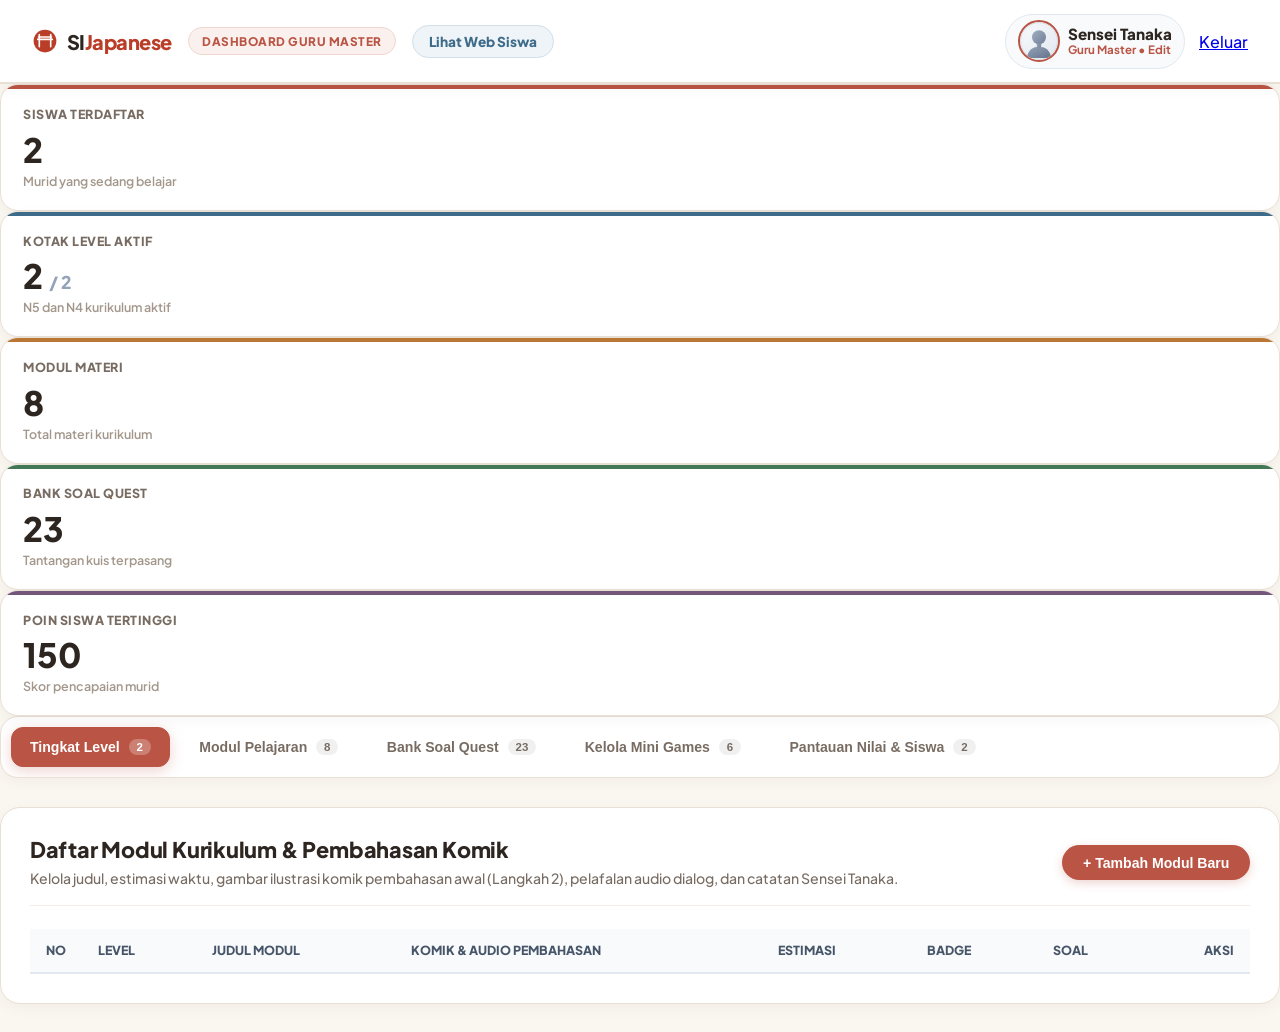
==== commit 72b6e382: "fix: terapkan font Plus Jakarta Sans (Medium 500 & SemiBold) di seluruh aplikasi" ====
--- a/guru.html
+++ b/guru.html
@@ -7,7 +7,7 @@
   <title>Dashboard Master Guru - SIJapanese</title>
   <link rel="preconnect" href="https://fonts.googleapis.com" />
   <link rel="preconnect" href="https://fonts.gstatic.com" crossorigin />
-  <link href="https://fonts.googleapis.com/css2?family=Montserrat:ital,wght@0,500;0,600;0,700;0,800;0,900;1,500;1,600;1,700&family=Noto+Sans+JP:wght@500;700;900&display=swap" rel="stylesheet" />
+  <link href="https://fonts.googleapis.com/css2?family=Plus+Jakarta+Sans:ital,wght@0,500;0,600;0,700;0,800;1,500;1,600;1,700&family=Noto+Sans+JP:wght@500;700;900&display=swap" rel="stylesheet" />
   <link rel="stylesheet" href="css/style.css" />
   <link rel="stylesheet" href="css/materi.css" />
   <style>
@@ -34,7 +34,7 @@
     }
     body {
       background: var(--guru-bg);
-      font-family: 'Montserrat', 'Noto Sans JP', sans-serif; font-weight: 500;
+      font-family: 'Plus Jakarta Sans', 'Noto Sans JP', sans-serif; font-weight: 500;
       color: var(--guru-text);
       margin: 0;
       padding: 0;
--- a/css/style.css
+++ b/css/style.css
@@ -104,7 +104,7 @@
 }
 
 body {
-  font-family: 'Montserrat', 'Noto Sans JP', sans-serif;
+  font-family: 'Plus Jakarta Sans', 'Noto Sans JP', sans-serif;
   font-weight: 500;
   background: var(--bg);
   color: var(--text);
@@ -259,7 +259,7 @@
   border: 1px solid transparent;
   padding: 8px 14px;
   border-radius: var(--radius-pill);
-  font-family: 'Montserrat', 'Noto Sans JP', sans-serif;
+  font-family: 'Plus Jakarta Sans', 'Noto Sans JP', sans-serif;
   font-size: 0.875rem;
   font-weight: 600;
   color: var(--text-soft);
@@ -559,7 +559,7 @@
   border: none;
   padding: 13px 26px;
   border-radius: var(--radius-pill);
-  font-family: 'Montserrat', 'Noto Sans JP', sans-serif;
+  font-family: 'Plus Jakarta Sans', 'Noto Sans JP', sans-serif;
   font-size: 0.95rem;
   font-weight: 700;
   cursor: pointer;
@@ -581,7 +581,7 @@
   border: 1px solid var(--border);
   padding: 13px 22px;
   border-radius: var(--radius-pill);
-  font-family: 'Montserrat', 'Noto Sans JP', sans-serif;
+  font-family: 'Plus Jakarta Sans', 'Noto Sans JP', sans-serif;
   font-size: 0.95rem;
   font-weight: 700;
   cursor: pointer;
@@ -602,7 +602,7 @@
   border: 1px solid #4338CA;
   padding: 13px 24px;
   border-radius: var(--radius-pill);
-  font-family: 'Montserrat', 'Noto Sans JP', sans-serif;
+  font-family: 'Plus Jakarta Sans', 'Noto Sans JP', sans-serif;
   font-size: 0.95rem;
   font-weight: 700;
   cursor: pointer;
@@ -1127,7 +1127,7 @@
   color: white;
   padding: 8px 16px;
   border-radius: var(--radius-pill);
-  font-family: 'Montserrat', 'Noto Sans JP', sans-serif;
+  font-family: 'Plus Jakarta Sans', 'Noto Sans JP', sans-serif;
   font-size: 0.85rem;
   font-weight: 700;
   cursor: pointer;
@@ -1151,7 +1151,7 @@
   color: white;
 }
 .sub-title {
-  font-family: 'Montserrat', 'Noto Sans JP', sans-serif;
+  font-family: 'Plus Jakarta Sans', 'Noto Sans JP', sans-serif;
   font-size: 0.72em;
   font-weight: 600;
   opacity: 0.95;
@@ -1176,7 +1176,7 @@
   color: rgba(255, 255, 255, 0.8);
   padding: 7px 16px;
   border-radius: var(--radius-pill);
-  font-family: 'Montserrat', 'Noto Sans JP', sans-serif;
+  font-family: 'Plus Jakarta Sans', 'Noto Sans JP', sans-serif;
   font-size: 0.86rem;
   font-weight: 700;
   cursor: pointer;
@@ -1251,7 +1251,7 @@
   color: var(--text-soft);
   padding: 6px 14px;
   border-radius: var(--radius-pill);
-  font-family: 'Montserrat', 'Noto Sans JP', sans-serif;
+  font-family: 'Plus Jakarta Sans', 'Noto Sans JP', sans-serif;
   font-size: 0.82rem;
   font-weight: 600;
   cursor: pointer;
@@ -1709,7 +1709,7 @@
   border: 2px solid var(--border);
   padding: 16px;
   border-radius: var(--radius-sm);
-  font-family: 'Montserrat', 'Noto Sans JP', sans-serif;
+  font-family: 'Plus Jakarta Sans', 'Noto Sans JP', sans-serif;
   font-size: 1.1rem;
   font-weight: 700;
   color: var(--text);
@@ -1777,7 +1777,7 @@
   border: none;
   padding: 13px 28px;
   border-radius: var(--radius-pill);
-  font-family: 'Montserrat', 'Noto Sans JP', sans-serif;
+  font-family: 'Plus Jakarta Sans', 'Noto Sans JP', sans-serif;
   font-size: 0.95rem;
   font-weight: 700;
   cursor: pointer;
@@ -1879,7 +1879,7 @@
   border: 1.5px solid var(--border);
   border-radius: var(--radius-sm);
   padding: 12px 18px;
-  font-family: 'Montserrat', 'Noto Sans JP', sans-serif;
+  font-family: 'Plus Jakarta Sans', 'Noto Sans JP', sans-serif;
   font-size: 0.95rem;
   font-weight: 600;
   color: var(--text);
@@ -1895,7 +1895,7 @@
   border: 1.5px solid var(--border);
   border-radius: var(--radius-sm);
   padding: 0 18px;
-  font-family: 'Montserrat', 'Noto Sans JP', sans-serif;
+  font-family: 'Plus Jakarta Sans', 'Noto Sans JP', sans-serif;
   font-size: 0.88rem;
   font-weight: 700;
   color: var(--text-soft);
@@ -1918,7 +1918,7 @@
   border: 1.5px solid var(--border);
   padding: 8px 16px;
   border-radius: var(--radius-pill);
-  font-family: 'Montserrat', 'Noto Sans JP', sans-serif;
+  font-family: 'Plus Jakarta Sans', 'Noto Sans JP', sans-serif;
   font-size: 0.85rem;
   font-weight: 700;
   color: var(--text-soft);
@@ -2117,7 +2117,7 @@
   border: 1.5px solid var(--border);
   border-radius: var(--radius-sm);
   padding: 8px 34px 8px 14px;
-  font-family: 'Montserrat', 'Noto Sans JP', sans-serif;
+  font-family: 'Plus Jakarta Sans', 'Noto Sans JP', sans-serif;
   font-size: 0.88rem;
   font-weight: 700;
   color: var(--text);
@@ -2281,7 +2281,7 @@
   border: 1.5px solid var(--border);
   padding: 8px 20px;
   border-radius: var(--radius-pill);
-  font-family: 'Montserrat', 'Noto Sans JP', sans-serif;
+  font-family: 'Plus Jakarta Sans', 'Noto Sans JP', sans-serif;
   font-size: 0.86rem;
   font-weight: 800;
   color: var(--text);
@@ -2306,7 +2306,7 @@
   border: 1.5px solid var(--border);
   padding: 10px 18px;
   border-radius: var(--radius-pill);
-  font-family: 'Montserrat', 'Noto Sans JP', sans-serif;
+  font-family: 'Plus Jakarta Sans', 'Noto Sans JP', sans-serif;
   font-size: 0.88rem;
   font-weight: 700;
   color: var(--text-soft);
@@ -2322,7 +2322,7 @@
   border: 1.5px solid #CBD5E1;
   padding: 10px 18px;
   border-radius: var(--radius-pill);
-  font-family: 'Montserrat', 'Noto Sans JP', sans-serif;
+  font-family: 'Plus Jakarta Sans', 'Noto Sans JP', sans-serif;
   font-size: 0.88rem;
   font-weight: 800;
   color: var(--text);
@@ -2337,7 +2337,7 @@
   border: 1.5px solid #FECACA;
   padding: 10px 18px;
   border-radius: var(--radius-pill);
-  font-family: 'Montserrat', 'Noto Sans JP', sans-serif;
+  font-family: 'Plus Jakarta Sans', 'Noto Sans JP', sans-serif;
   font-size: 0.88rem;
   font-weight: 800;
   color: #DC2626;
@@ -2352,7 +2352,7 @@
   border: 1.5px solid #A7F3D0;
   padding: 10px 20px;
   border-radius: var(--radius-pill);
-  font-family: 'Montserrat', 'Noto Sans JP', sans-serif;
+  font-family: 'Plus Jakarta Sans', 'Noto Sans JP', sans-serif;
   font-size: 0.88rem;
   font-weight: 800;
   color: #059669;
@@ -2569,7 +2569,7 @@
   border: 1.5px solid var(--border);
   padding: 7px 18px;
   border-radius: var(--radius-pill);
-  font-family: 'Montserrat', 'Noto Sans JP', sans-serif;
+  font-family: 'Plus Jakarta Sans', 'Noto Sans JP', sans-serif;
   font-size: 0.82rem;
   font-weight: 700;
   color: var(--text);
@@ -2591,7 +2591,7 @@
   border: 2px solid var(--border);
   border-radius: var(--radius-sm);
   padding: 16px 14px;
-  font-family: 'Montserrat', 'Noto Sans JP', sans-serif;
+  font-family: 'Plus Jakarta Sans', 'Noto Sans JP', sans-serif;
   font-size: 1rem;
   font-weight: 700;
   color: var(--text);
@@ -2720,7 +2720,7 @@
   border: none;
   padding: 14px;
   border-radius: var(--radius-pill);
-  font-family: 'Montserrat', 'Noto Sans JP', sans-serif;
+  font-family: 'Plus Jakarta Sans', 'Noto Sans JP', sans-serif;
   font-size: 0.95rem;
   font-weight: 800;
   cursor: pointer;
@@ -2735,7 +2735,7 @@
   border: 1.5px solid var(--border);
   padding: 12px;
   border-radius: var(--radius-pill);
-  font-family: 'Montserrat', 'Noto Sans JP', sans-serif;
+  font-family: 'Plus Jakarta Sans', 'Noto Sans JP', sans-serif;
   font-size: 0.92rem;
   font-weight: 700;
   cursor: pointer;
@@ -2749,7 +2749,7 @@
   color: var(--text-soft);
   border: none;
   padding: 8px;
-  font-family: 'Montserrat', 'Noto Sans JP', sans-serif;
+  font-family: 'Plus Jakarta Sans', 'Noto Sans JP', sans-serif;
   font-size: 0.88rem;
   font-weight: 700;
   cursor: pointer;
@@ -2903,7 +2903,7 @@
   color: var(--text-soft);
   padding: 3px 10px;
   border-radius: var(--radius-pill);
-  font-family: 'Montserrat', 'Noto Sans JP', sans-serif;
+  font-family: 'Plus Jakarta Sans', 'Noto Sans JP', sans-serif;
   font-size: 0.76rem;
   font-weight: 700;
   cursor: pointer;
@@ -2949,7 +2949,7 @@
   background: var(--card);
   border: 1.5px solid var(--border);
   border-radius: var(--radius-pill);
-  font-family: 'Montserrat', 'Noto Sans JP', sans-serif;
+  font-family: 'Plus Jakarta Sans', 'Noto Sans JP', sans-serif;
   font-size: 0.82rem;
   font-weight: 700;
   color: var(--text-soft);
@@ -3149,7 +3149,7 @@
   padding: 12px 24px;
   border-radius: var(--radius-pill);
   border: 1.5px solid var(--border);
-  font-family: 'Montserrat', 'Noto Sans JP', sans-serif;
+  font-family: 'Plus Jakarta Sans', 'Noto Sans JP', sans-serif;
   font-size: 0.9rem;
   font-weight: 700;
   cursor: pointer;
@@ -3238,7 +3238,7 @@
 .flash-empty-btn {
   padding: 10px 20px;
   border-radius: var(--radius-pill);
-  font-family: 'Montserrat', 'Noto Sans JP', sans-serif;
+  font-family: 'Plus Jakarta Sans', 'Noto Sans JP', sans-serif;
   font-size: 0.88rem;
   font-weight: 700;
   cursor: pointer;
@@ -3301,7 +3301,7 @@
   gap: 8px;
   padding: 12px 20px;
   border-radius: var(--radius-pill);
-  font-family: 'Montserrat', 'Noto Sans JP', sans-serif;
+  font-family: 'Plus Jakarta Sans', 'Noto Sans JP', sans-serif;
   font-size: 0.92rem;
   font-weight: 700;
   cursor: pointer;
@@ -3391,7 +3391,7 @@
   background: var(--red);
   color: #fff;
   border: 1px solid var(--red);
-  font-family: 'Montserrat', 'Noto Sans JP', sans-serif;
+  font-family: 'Plus Jakarta Sans', 'Noto Sans JP', sans-serif;
   font-size: 0.88rem;
   font-weight: 700;
   cursor: pointer;
@@ -3409,7 +3409,7 @@
   background: var(--card-inner);
   color: var(--text);
   border: 1px solid var(--border);
-  font-family: 'Montserrat', 'Noto Sans JP', sans-serif;
+  font-family: 'Plus Jakarta Sans', 'Noto Sans JP', sans-serif;
   font-size: 0.88rem;
   font-weight: 700;
   cursor: pointer;
@@ -3649,7 +3649,7 @@
 .wb-btn {
   padding: 12px 24px;
   border-radius: var(--radius-pill);
-  font-family: 'Montserrat', 'Noto Sans JP', sans-serif;
+  font-family: 'Plus Jakarta Sans', 'Noto Sans JP', sans-serif;
   font-size: 0.9rem;
   font-weight: 700;
   cursor: pointer;
@@ -3686,7 +3686,7 @@
   color: white;
   padding: 7px 14px;
   border-radius: var(--radius-pill);
-  font-family: 'Montserrat', 'Noto Sans JP', sans-serif;
+  font-family: 'Plus Jakarta Sans', 'Noto Sans JP', sans-serif;
   font-size: 0.82rem;
   font-weight: 700;
   cursor: pointer;
@@ -3764,7 +3764,7 @@
   border: 1px solid var(--border);
   background: var(--card-inner);
   color: var(--text-soft);
-  font-family: 'Montserrat', 'Noto Sans JP', sans-serif;
+  font-family: 'Plus Jakarta Sans', 'Noto Sans JP', sans-serif;
   font-size: 0.84rem;
   font-weight: 700;
   cursor: pointer;
@@ -3814,7 +3814,7 @@
   border: none;
   padding: 14px 36px;
   border-radius: var(--radius-pill);
-  font-family: 'Montserrat', 'Noto Sans JP', sans-serif;
+  font-family: 'Plus Jakarta Sans', 'Noto Sans JP', sans-serif;
   font-size: 1.05rem;
   font-weight: 800;
   cursor: pointer;
@@ -4256,7 +4256,7 @@
   background: transparent;
   border: none;
   outline: none;
-  font-family: 'Montserrat', monospace;
+  font-family: 'Plus Jakarta Sans', monospace;
   font-size: 1.05rem;
   font-weight: 700;
   color: var(--text);
@@ -4425,7 +4425,7 @@
   color: var(--text);
   padding: 8px 18px;
   border-radius: var(--radius-pill);
-  font-family: 'Montserrat', 'Noto Sans JP', sans-serif;
+  font-family: 'Plus Jakarta Sans', 'Noto Sans JP', sans-serif;
   font-size: 0.86rem;
   font-weight: 700;
   cursor: pointer;
@@ -4462,7 +4462,7 @@
   width: 100%;
   padding: 12px 20px;
   border-radius: var(--radius-pill);
-  font-family: 'Montserrat', 'Noto Sans JP', sans-serif;
+  font-family: 'Plus Jakarta Sans', 'Noto Sans JP', sans-serif;
   font-size: 0.92rem;
   font-weight: 700;
   cursor: pointer;
@@ -4545,7 +4545,7 @@
   color: var(--text-soft);
   font-size: 0.72rem;
   font-weight: 700;
-  font-family: 'Montserrat', 'Noto Sans JP', sans-serif;
+  font-family: 'Plus Jakarta Sans', 'Noto Sans JP', sans-serif;
   cursor: pointer;
   padding: 4px 6px;
   border-radius: 8px;
@@ -5202,7 +5202,7 @@
   flex-shrink: 0;
 }
 .holo-target-romaji {
-  font-family: 'Montserrat', 'Noto Sans JP', sans-serif;
+  font-family: 'Plus Jakarta Sans', 'Noto Sans JP', sans-serif;
   font-size: 1.25rem;
   font-weight: 800;
   color: #FFFFFF;
@@ -5633,7 +5633,7 @@
 }
 
 .blast-target-romaji {
-  font-family: 'Montserrat', 'Noto Sans JP', sans-serif;
+  font-family: 'Plus Jakarta Sans', 'Noto Sans JP', sans-serif;
   font-size: 1.65rem;
   font-weight: 900;
   color: #FFFFFF;
--- a/css/materi.css
+++ b/css/materi.css
@@ -1302,7 +1302,7 @@
   border: 2px solid #1E293B;
   border-radius: 12px;
   padding: 0.65rem 1.15rem;
-  font-family: 'Montserrat', 'Noto Sans JP', sans-serif;
+  font-family: 'Plus Jakarta Sans', 'Noto Sans JP', sans-serif;
   font-size: 0.92rem;
   font-weight: 800;
   color: #0F172A;
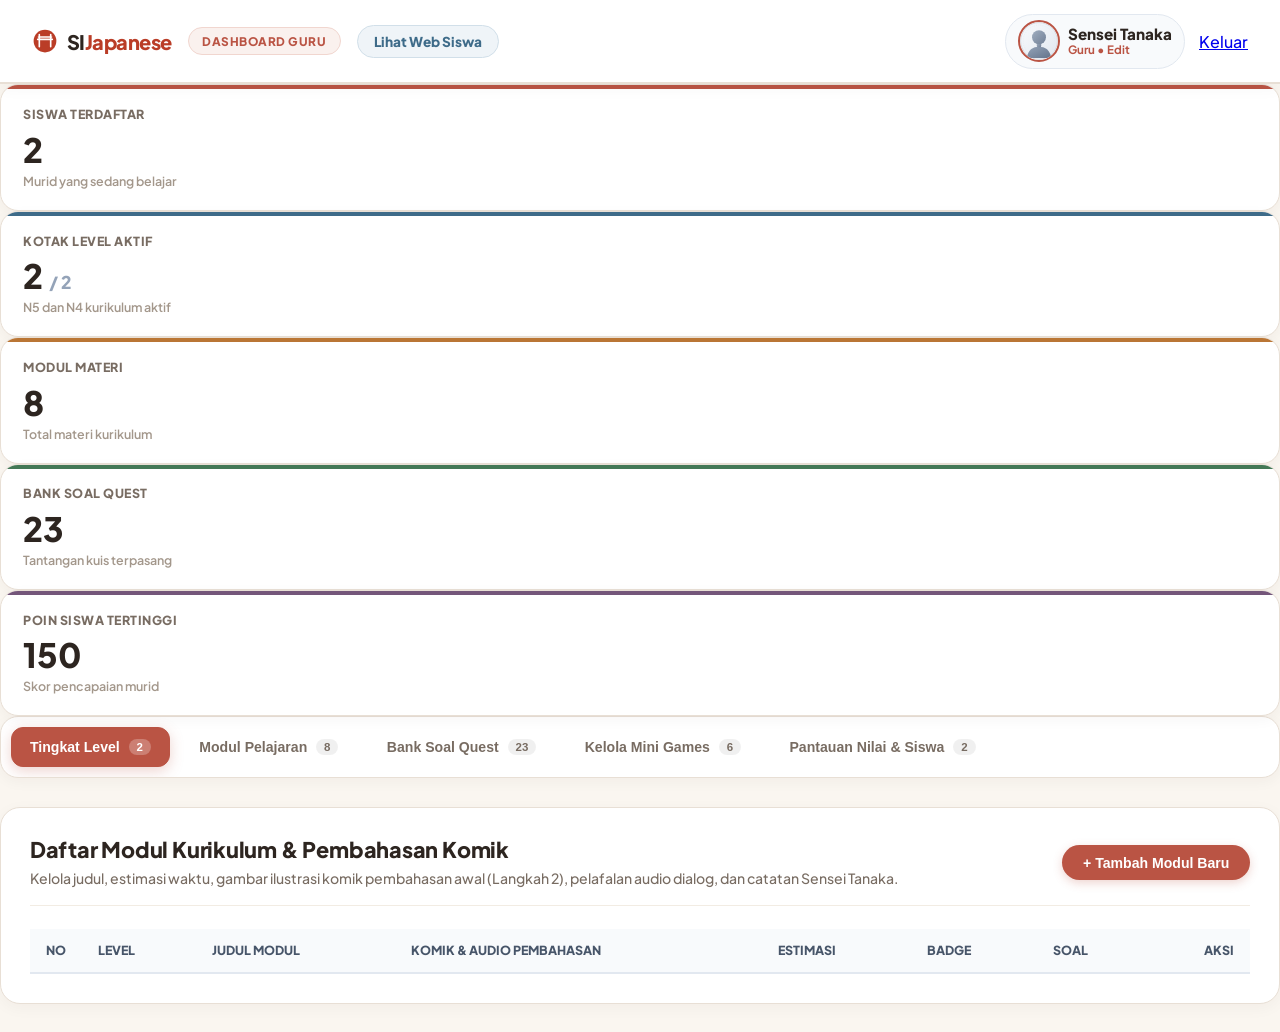
==== commit 8fe4205e: "feat: implementasi flashcard pengulangan quizlet, sinkronisasi database guru, modal konfirmasi in-ap" ====
--- a/guru.html
+++ b/guru.html
@@ -4,14 +4,14 @@
   <meta charset="UTF-8" />
   <meta name="viewport" content="width=device-width, initial-scale=1.0" />
   <meta name="csrf-token" content="csrf_token_placeholder" />
-  <title>Dashboard Master Guru - SIJapanese</title>
+  <title>Dashboard Guru - SIJapanese</title>
   <link rel="preconnect" href="https://fonts.googleapis.com" />
   <link rel="preconnect" href="https://fonts.gstatic.com" crossorigin />
   <link href="https://fonts.googleapis.com/css2?family=Plus+Jakarta+Sans:ital,wght@0,500;0,600;0,700;0,800;1,500;1,600;1,700&family=Noto+Sans+JP:wght@500;700;900&display=swap" rel="stylesheet" />
   <link rel="stylesheet" href="css/style.css" />
   <link rel="stylesheet" href="css/materi.css" />
   <style>
-    /* Styling Khusus Guru Master Dashboard - Harmonized Warm Japanese Theme */
+    /* Styling Khusus Guru Dashboard - Harmonized Warm Japanese Theme */
     :root {
       --guru-bg: #FAF6F0;
       --guru-card: #FFFFFF;
@@ -1791,7 +1791,7 @@
 </head>
 <body>
 
-  <!-- NAVBAR GURU MASTER -->
+  <!-- NAVBAR GURU -->
   <header class="guru-navbar">
     <div class="guru-nav-left">
       <div class="guru-brand-wrap">
@@ -1803,7 +1803,7 @@
         </span>
         <span class="guru-brand-text">SI<span style="color:#BA3D27;">Japanese</span></span>
       </div>
-      <span class="badge-master-guru">DASHBOARD GURU MASTER</span>
+      <span class="badge-master-guru">DASHBOARD GURU</span>
       <a href="index.html" class="btn-return-app" onclick="return goToWebSiswa(event);" title="Kembali ke portal murid">
         <span>Lihat Web Siswa</span>
       </a>
@@ -1818,7 +1818,7 @@
           <span class="guru-name">
             <span id="nav-guru-name">Sensei Tanaka</span>
           </span>
-          <span class="guru-role-sub">Guru Master &bull; Edit</span>
+          <span class="guru-role-sub">Guru &bull; Edit</span>
         </div>
       </div>
       <a href="login.html" class="btn-logout-top" onclick="handleGuruLogout(event)">Keluar</a>
@@ -2223,14 +2223,14 @@
   </main>
 
   <!-- ==============================================
-       MODAL: EDIT PROFIL GURU MASTER (POPUP MODAL)
+       MODAL: EDIT PROFIL GURU (POPUP MODAL)
        ============================================== -->
   <div class="guru-modal-backdrop" id="modal-edit-guru-profile">
     <div class="guru-modal-box" style="max-width: 580px; max-height: 90vh; overflow-y: auto; border-radius: 24px; padding: 1.8rem; box-shadow: 0 25px 50px -12px rgba(0, 0, 0, 0.25);">
       <div class="guru-modal-header" style="border-bottom: 1.5px solid #E2E8F0; padding-bottom: 1rem; margin-bottom: 1.2rem; display: flex; align-items: center; justify-content: space-between;">
         <div>
           <h3 style="font-size: 1.25rem; font-weight: 800; color: #0F172A; margin: 0;">Pengaturan Profil Guru Pengajar</h3>
-          <p style="color: #64748B; font-size: 0.82rem; margin: 0.2rem 0 0;">Kelola nama tampilan, avatar karakter resmi, email login, dan kata sandi Master Guru.</p>
+          <p style="color: #64748B; font-size: 0.82rem; margin: 0.2rem 0 0;">Kelola nama tampilan, avatar karakter resmi, email login, dan kata sandi Guru.</p>
         </div>
         <button type="button" class="btn-close-modal" onclick="closeModal('modal-edit-guru-profile')" style="font-size: 1.5rem; line-height: 1; border: none; background: #F1F5F9; width: 34px; height: 34px; border-radius: 50%; cursor: pointer; color: #64748B;">&times;</button>
       </div>
@@ -2259,13 +2259,13 @@
         <div class="form-group" style="margin-bottom:1.1rem;">
           <label style="font-weight:800; font-size:0.88rem; color:#334155; display:block; margin-bottom:0.4rem;">Alamat Email Akun Guru</label>
           <input type="email" id="guru-email-input" class="form-control" value="guru@sijapanese.id" required style="width:100%; padding:0.8rem 1rem; border:1.5px solid #CBD5E1; border-radius:12px; font-size:0.95rem; font-weight:600; background:#FFFFFF; color:#0F172A;" />
-          <small style="color:#64748B; font-size:0.76rem; margin-top:0.3rem; display:block;">Email akun Master Guru dapat Anda ubah kapan saja sebagai kredensial login utama.</small>
+          <small style="color:#64748B; font-size:0.76rem; margin-top:0.3rem; display:block;">Email akun Guru dapat Anda ubah kapan saja sebagai kredensial login utama.</small>
         </div>
 
         <div class="form-group" style="margin-bottom:1.1rem;">
           <label style="font-weight:800; font-size:0.88rem; color:#334155; display:block; margin-bottom:0.4rem;">Status Hak Akses Akun</label>
           <div style="display:inline-flex; align-items:center; gap:0.45rem; padding:0.4rem 0.9rem; background:#FEF2F2; border:1.5px solid #FECACA; color:#BA3D27; font-weight:800; font-size:0.82rem; border-radius:9999px;">
-            <span>Master Guru &bull; Kelola Penuh Seluruh Modul, Tingkat &amp; Soal</span>
+            <span>Guru &bull; Kelola Penuh Seluruh Modul, Tingkat &amp; Soal</span>
           </div>
         </div>
 
@@ -2297,7 +2297,7 @@
       </div>
       <h3 style="font-size: 1.35rem; font-weight: 800; color: #0F172A; margin: 0 0 0.5rem;" id="modal-profile-success-title">Profil Berhasil Diperbarui!</h3>
       <p style="color: #64748B; font-size: 0.92rem; line-height: 1.5; margin: 0 0 1.4rem;" id="modal-profile-success-msg">
-        Data profil Master Guru Anda telah berhasil disimpan ke sistem.
+        Data profil Guru Anda telah berhasil disimpan ke sistem.
       </p>
       <div style="background: #F8FAFC; border: 1.5px solid #E2E8F0; border-radius: 14px; padding: 0.9rem 1.1rem; margin-bottom: 1.5rem; text-align: left;">
         <div style="font-size: 0.78rem; font-weight: 700; color: #94A3B8; text-transform: uppercase; margin-bottom: 0.35rem;">Informasi Akun Master Terkini:</div>
--- a/css/style.css
+++ b/css/style.css
@@ -1795,7 +1795,7 @@
    VOCABULARY 3-MODE SYSTEM (ZERO ICONS / ZERO EMOJIS)
    Mode 1: Kamus & Eksplorasi
    Mode 2: Flashcard Audio Interaktif
-   Mode 3: Latihan & Kuis Penilaian Master Guru
+   Mode 3: Latihan & Kuis Penilaian Guru
    ==================================================== */
 
 /* Mode Switcher Nav */
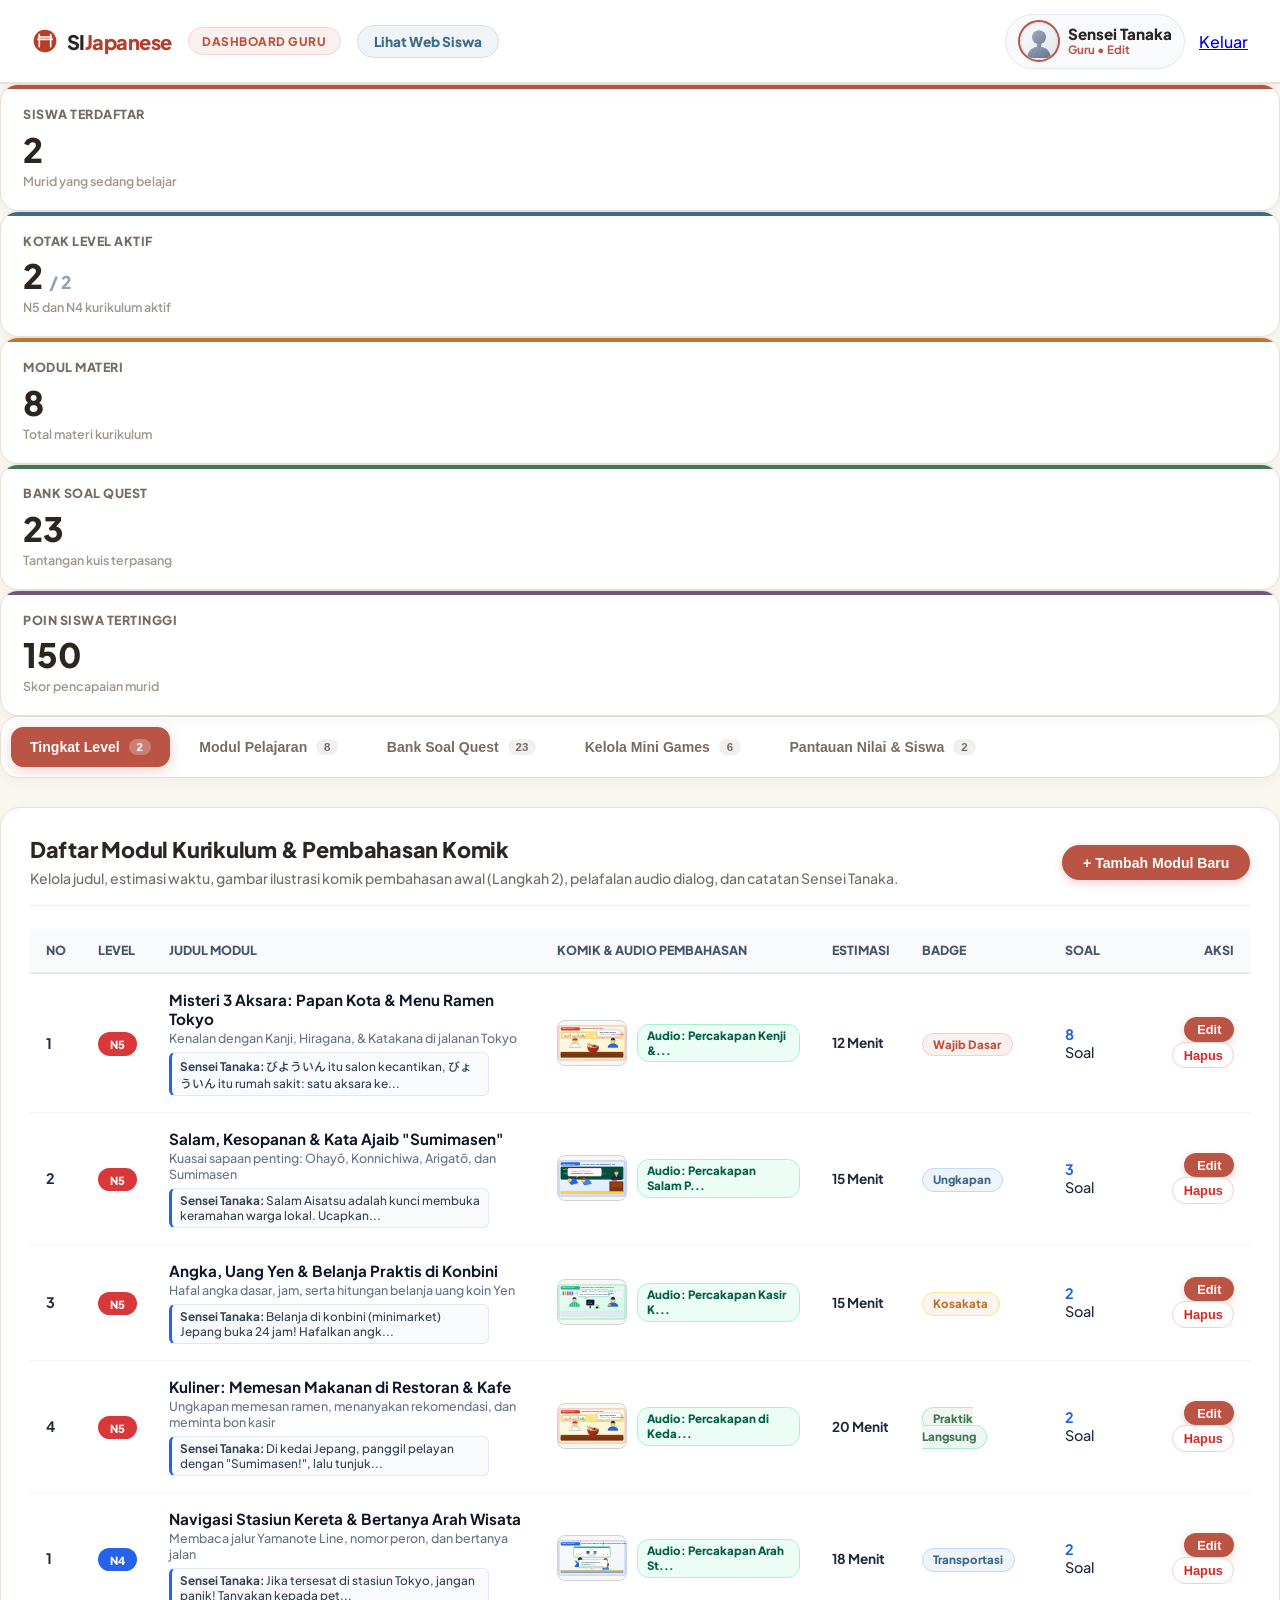
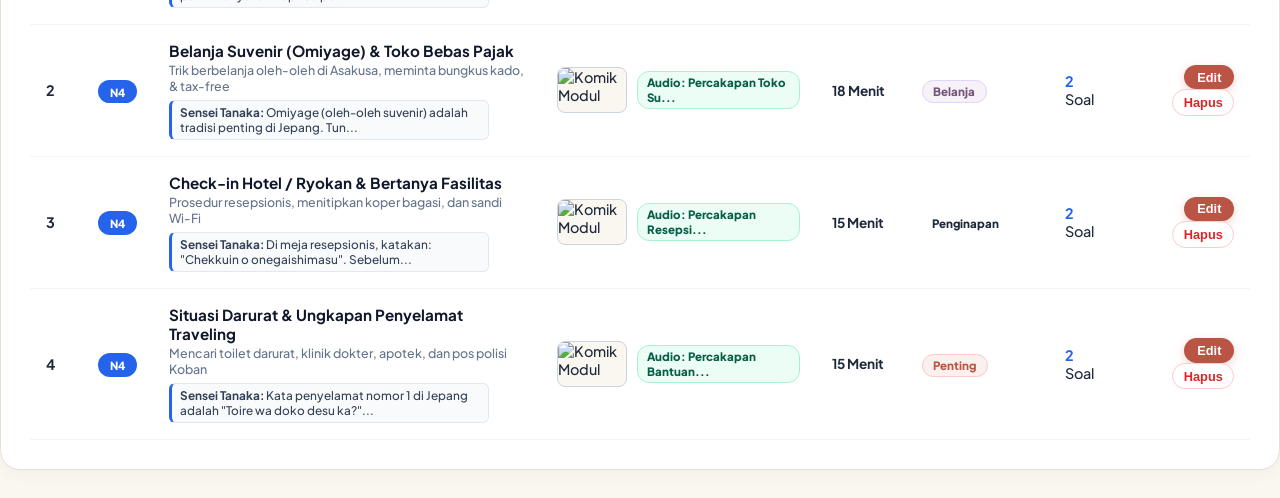
==== commit 35bfb33e: "fix: bersihkan file dan folder tidak terpakai serta perbaiki error syntax javascript pada dashboard " ====
--- a/guru.html
+++ b/guru.html
@@ -2126,7 +2126,7 @@
               <span>Flash Card</span>
             </button>
             <button type="button" class="admin-game-chip" id="chip-game-memory-match" onclick="switchAdminGameTab('memory-match')">
-              <span>Memory Match</span>
+              <span>Sushi Conveyor Rush</span>
             </button>
             <button type="button" class="admin-game-chip" id="chip-game-speed-quiz" onclick="switchAdminGameTab('speed-quiz')">
               <span>Speed Quiz</span>
@@ -2300,7 +2300,7 @@
         Data profil Guru Anda telah berhasil disimpan ke sistem.
       </p>
       <div style="background: #F8FAFC; border: 1.5px solid #E2E8F0; border-radius: 14px; padding: 0.9rem 1.1rem; margin-bottom: 1.5rem; text-align: left;">
-        <div style="font-size: 0.78rem; font-weight: 700; color: #94A3B8; text-transform: uppercase; margin-bottom: 0.35rem;">Informasi Akun Master Terkini:</div>
+        <div style="font-size: 0.78rem; font-weight: 700; color: #94A3B8; text-transform: uppercase; margin-bottom: 0.35rem;">Informasi Akun Guru Terkini:</div>
         <div style="font-size: 0.95rem; font-weight: 800; color: #1E293B; display: flex; align-items: center; gap: 0.5rem;">
           <span>Nama:</span>
           <span id="modal-profile-success-name">Sensei Tanaka</span>
@@ -3093,7 +3093,7 @@
             <option value="kana-blast">Kana Blast (Turret Blaster)</option>
             <option value="sky-defense">Sky Atk Defense (Gerbang Desa)</option>
             <option value="flash-card">Flash Card</option>
-            <option value="memory-match">Memory Match</option>
+            <option value="memory-match">Sushi Conveyor Rush</option>
             <option value="speed-quiz">Speed Quiz</option>
             <option value="word-builder">Word Builder</option>
           </select>
@@ -3495,33 +3495,17 @@
 
       if (tabName === 'levels') renderAdminLevels();
       if (tabName === 'lessons') renderAdminLessons();
-    renderAdminJapanCitiesTable(); // MARK_SWITCH_TAB
       if (tabName === 'quests') renderAdminQuests();
-      if (tabName === 'students') renderAdminStudents();
-      if (tabName === 'minigames') renderAdminMiniGames();
+      if (tabName === 'students') {
+        if (typeof renderAssessments === 'function') renderAssessments();
+        if (typeof renderStudents === 'function') renderStudents();
+        renderAdminStudents();
+      }
+      if (tabName === 'minigames') {
+        renderAdminMiniGames();
+        if (typeof renderAdminGameView === 'function') renderAdminGameView();
+      }
       if (tabName === 'japan-cities') renderAdminJapanCitiesTable();
-    }
-      document.querySelectorAll('.guru-tab-btn').forEach(btn => btn.classList.remove('active'));
-      document.querySelectorAll('.guru-tab-content').forEach(c => c.classList.remove('active'));
-
-      const tabs = ['levels', 'lessons', 'quests', 'students', 'minigames'];
-      const idx = tabs.indexOf(tabName);
-      if (idx !== -1) {
-        const btns = document.querySelectorAll('.guru-tab-btn');
-        if (btns[idx]) btns[idx].classList.add('active');
-        const target = document.getElementById('guru-tab-' + tabName);
-        if (target) {
-          target.classList.add('active');
-          window.scrollTo({ top: 120, behavior: 'smooth' });
-        }
-      }
-      if (tabName === 'minigames') {
-        renderAdminGameView();
-      }
-      if (tabName === 'students') {
-        renderAssessments();
-        renderStudents();
-      }
     }
 
     function setGuruAvatar(avatarPath) {
@@ -4106,7 +4090,6 @@
     }
 
     let currentUploadedPanels = {};
-    let currentUploadedLessonComic = null;
 
     function setComicMode(mode) {
       const modeMulti = document.getElementById('comic-mode-multi-wrap');
@@ -4466,11 +4449,6 @@
         }).catch(err => {});
       } catch (err) {}
     }
-          headers: { 'X-CSRF-TOKEN': csrfToken, 'Accept': 'application/json' },
-          body: fd
-        }).catch(err => {});
-      } catch (err) {}
-    }
 
     function deleteLesson(id) {
       if (!confirm('Hapus modul materi ini?')) return;
@@ -5075,7 +5053,7 @@
             <div style="display:flex; gap:8px; flex-wrap:wrap; align-items:center;">
               <button type="button" class="btn-preset" onclick="loadAdminPreset('vocab-hiragana')" title="Muat 25 Kosakata Hiragana Standar (kasa, neko, dll)">+ Kosakata Hiragana</button>
               <button type="button" class="btn-preset" onclick="loadAdminPreset('vocab-katakana')" title="Muat 18 Kosakata Katakana Standar (pan, terebi, dll)">+ Kosakata Katakana</button>
-              <button type="button" class="btn-preset" onclick="loadAdminPreset('kanji-n5')" title="Muat 15 Kanji N5 Standar">+ Paket Kanji N5</button>
+              <button type="button" class="btn-preset" onclick="loadAdminPreset('kanji-n5')" title="Muat 87 Kanji N5 Dasar Lengkap">+ Paket Kanji N5</button>
               <button type="button" class="btn-guru-primary" onclick="openAddGameQuestionModal()">
                 <span>+ Tambah Soal Kosakata</span>
               </button>
--- a/css/style.css
+++ b/css/style.css
@@ -2978,6 +2978,52 @@
   box-shadow: 0 3px 10px rgba(186, 118, 53, 0.25);
 }
 
+.flash-batch-row {
+  display: flex;
+  align-items: center;
+  justify-content: space-between;
+  padding: 8px 14px;
+  margin-top: 10px;
+  background: var(--card);
+  border: 1.5px solid var(--border);
+  border-radius: var(--radius-sm);
+  gap: 10px;
+  flex-wrap: wrap;
+}
+.flash-batch-label {
+  font-size: 0.82rem;
+  font-weight: 700;
+  color: var(--text-soft);
+}
+.flash-batch-options {
+  display: flex;
+  gap: 6px;
+  align-items: center;
+  flex-wrap: wrap;
+}
+.flash-batch-pill {
+  padding: 4px 12px;
+  border-radius: var(--radius-pill);
+  border: 1.5px solid var(--border);
+  background: var(--card-inner);
+  font-family: inherit;
+  font-size: 0.78rem;
+  font-weight: 700;
+  color: var(--text-soft);
+  cursor: pointer;
+  transition: all 0.2s ease;
+}
+.flash-batch-pill:hover {
+  border-color: var(--border-hover);
+  color: var(--text);
+}
+.flash-batch-pill.active {
+  background: var(--red);
+  color: #fff;
+  border-color: var(--red);
+  box-shadow: 0 2px 8px rgba(186, 84, 68, 0.25);
+}
+
 .flash-type-badge {
   padding: 4px 12px;
   border-radius: var(--radius-pill);
@@ -3481,6 +3527,428 @@
 .card-back-pattern {
   width: 38px;
   height: 38px;
+}
+
+/* ========================================================
+   SUSHI CONVEYOR RUSH (KAITENZUSHI MODE)
+   ======================================================== */
+.sushi-game-wrap {
+  position: relative;
+  width: 100%;
+  max-width: 900px;
+  margin: 0 auto;
+  user-select: none;
+}
+
+.sushi-hud {
+  display: grid;
+  grid-template-columns: repeat(4, 1fr);
+  gap: 10px;
+  background: var(--card);
+  padding: 12px 18px;
+  border-radius: var(--radius-sm);
+  border: 1.5px solid var(--border);
+  box-shadow: var(--shadow-sm);
+  margin-bottom: 16px;
+}
+
+.sushi-hud-stat {
+  display: flex;
+  flex-direction: column;
+  align-items: center;
+  justify-content: center;
+  text-align: center;
+}
+
+.sushi-hud-label {
+  font-size: 0.72rem;
+  font-weight: 700;
+  text-transform: uppercase;
+  letter-spacing: 0.05em;
+  color: var(--text-soft);
+  margin-bottom: 2px;
+}
+
+.sushi-hud-val {
+  font-size: 1.25rem;
+  font-weight: 800;
+  color: var(--text);
+  line-height: 1.2;
+}
+
+.sushi-hud-timer {
+  color: #DC2626;
+  font-variant-numeric: tabular-nums;
+}
+
+.sushi-hud-streak {
+  color: #D97706;
+}
+
+.sushi-hud-streak.fever {
+  color: #E11D48;
+  animation: sushiFeverGlow 0.8s infinite alternate;
+}
+
+@keyframes sushiFeverGlow {
+  0% { transform: scale(1); text-shadow: 0 0 4px rgba(225, 29, 72, 0.4); }
+  100% { transform: scale(1.08); text-shadow: 0 0 12px rgba(225, 29, 72, 0.8); }
+}
+
+/* Customer & Kitchen Counter */
+.sushi-restaurant-stage {
+  position: relative;
+  background: linear-gradient(180deg, #FFFDF9 0%, #FBF6EE 100%);
+  border: 2px solid #E2D9CC;
+  border-radius: 16px;
+  padding: 18px 20px 24px;
+  box-shadow: 0 8px 24px rgba(78, 52, 46, 0.08);
+  overflow: hidden;
+  margin-bottom: 18px;
+}
+
+.sushi-noren-banner {
+  position: absolute;
+  top: 0;
+  left: 0;
+  right: 0;
+  height: 14px;
+  background: repeating-linear-gradient(90deg, #B91C1C 0, #B91C1C 24px, #991B1B 24px, #991B1B 48px);
+  border-bottom: 2px solid #7F1D1D;
+  z-index: 2;
+}
+
+.sushi-customer-row {
+  display: flex;
+  align-items: center;
+  gap: 16px;
+  margin-top: 6px;
+  margin-bottom: 16px;
+}
+
+.sushi-chef-customer {
+  flex-shrink: 0;
+  width: 64px;
+  height: 64px;
+  border-radius: 50%;
+  background: #FFF;
+  border: 3px solid #F59E0B;
+  box-shadow: 0 4px 10px rgba(0, 0, 0, 0.08);
+  display: flex;
+  align-items: center;
+  justify-content: center;
+  font-size: 2rem;
+  transition: transform 0.25s cubic-bezier(0.34, 1.56, 0.64, 1);
+}
+
+.sushi-chef-customer.happy {
+  animation: sushiChefHappy 0.45s ease-out;
+}
+
+@keyframes sushiChefHappy {
+  0% { transform: scale(1) translateY(0); }
+  50% { transform: scale(1.15) translateY(-8px); }
+  100% { transform: scale(1) translateY(0); }
+}
+
+.sushi-order-bubble {
+  position: relative;
+  flex: 1;
+  background: #FFFFFF;
+  border: 2px solid #E2D9CC;
+  border-radius: 14px;
+  padding: 12px 18px;
+  box-shadow: 0 4px 14px rgba(0, 0, 0, 0.05);
+  display: flex;
+  align-items: center;
+  justify-content: space-between;
+  gap: 12px;
+}
+
+.sushi-order-bubble::before {
+  content: '';
+  position: absolute;
+  left: -10px;
+  top: 50%;
+  transform: translateY(-50%);
+  width: 0;
+  height: 0;
+  border-top: 8px solid transparent;
+  border-bottom: 8px solid transparent;
+  border-right: 10px solid #FFFFFF;
+  z-index: 2;
+}
+
+.sushi-order-bubble::after {
+  content: '';
+  position: absolute;
+  left: -13px;
+  top: 50%;
+  transform: translateY(-50%);
+  width: 0;
+  height: 0;
+  border-top: 10px solid transparent;
+  border-bottom: 10px solid transparent;
+  border-right: 12px solid #E2D9CC;
+  z-index: 1;
+}
+
+.sushi-order-info {
+  display: flex;
+  flex-direction: column;
+}
+
+.sushi-order-lead {
+  font-size: 0.78rem;
+  font-weight: 700;
+  color: #B45309;
+  text-transform: uppercase;
+  letter-spacing: 0.04em;
+  margin-bottom: 2px;
+}
+
+.sushi-order-target {
+  font-size: 1.15rem;
+  font-weight: 800;
+  color: var(--text);
+  line-height: 1.3;
+}
+
+.sushi-order-target .target-highlight {
+  color: #B91C1C;
+  font-size: 1.25rem;
+  font-weight: 900;
+}
+
+.sushi-order-audio-btn {
+  background: #FEF3C7;
+  color: #B45309;
+  border: 1.5px solid #FDE68A;
+  border-radius: 50%;
+  width: 38px;
+  height: 38px;
+  display: flex;
+  align-items: center;
+  justify-content: center;
+  cursor: pointer;
+  transition: all 0.2s;
+  flex-shrink: 0;
+}
+
+.sushi-order-audio-btn:hover {
+  background: #FDE68A;
+  transform: scale(1.08);
+}
+
+/* Kaitenzushi Conveyor Belt Track */
+.sushi-conveyor-outer {
+  position: relative;
+  background: #3E2723;
+  border: 4px solid #271612;
+  border-radius: 18px;
+  padding: 10px 0;
+  box-shadow: inset 0 6px 16px rgba(0,0,0,0.4), 0 8px 20px rgba(0,0,0,0.12);
+  overflow: hidden;
+}
+
+.sushi-conveyor-belt {
+  position: relative;
+  width: 100%;
+  height: 145px;
+  background: repeating-linear-gradient(90deg, #1F2937 0px, #1F2937 28px, #374151 28px, #374151 32px);
+  background-size: 64px 100%;
+  animation: sushiBeltScroll 3s linear infinite;
+  overflow: hidden;
+}
+
+@keyframes sushiBeltScroll {
+  0% { background-position: 0 0; }
+  100% { background-position: -64px 0; }
+}
+
+.sushi-belt-rail-top,
+.sushi-belt-rail-bottom {
+  position: absolute;
+  left: 0;
+  right: 0;
+  height: 8px;
+  background: linear-gradient(180deg, #D4AF37 0%, #AA820A 100%);
+  box-shadow: 0 2px 4px rgba(0,0,0,0.3);
+  z-index: 3;
+}
+.sushi-belt-rail-top { top: 0; }
+.sushi-belt-rail-bottom { bottom: 0; }
+
+/* Sushi Plate Component */
+.sushi-plate-node {
+  position: absolute;
+  top: 10px;
+  width: 120px;
+  height: 125px;
+  display: flex;
+  flex-direction: column;
+  align-items: center;
+  justify-content: flex-end;
+  cursor: pointer;
+  z-index: 4;
+  user-select: none;
+  touch-action: manipulation;
+  transition: transform 0.15s ease-out;
+}
+
+.sushi-plate-node:hover {
+  transform: translateY(-4px) scale(1.04);
+}
+
+.sushi-dish-base {
+  position: absolute;
+  bottom: 12px;
+  width: 96px;
+  height: 38px;
+  border-radius: 50%;
+  background: radial-gradient(ellipse at center, #FFFFFF 0%, #F1F5F9 70%, #CBD5E1 100%);
+  border: 3px solid #E2E8F0;
+  box-shadow: 0 8px 12px rgba(0, 0, 0, 0.35), inset 0 2px 4px rgba(255, 255, 255, 0.8);
+  display: flex;
+  align-items: center;
+  justify-content: center;
+  z-index: 1;
+}
+
+.sushi-food-visual {
+  position: absolute;
+  bottom: 24px;
+  z-index: 2;
+  filter: drop-shadow(0 4px 6px rgba(0,0,0,0.25));
+  pointer-events: none;
+}
+
+/* Wood Stand Tag for Japanese Word */
+.sushi-tag-placard {
+  position: relative;
+  z-index: 3;
+  margin-bottom: 2px;
+  background: #FFFBEB;
+  border: 1.5px solid #D97706;
+  border-radius: 8px;
+  padding: 4px 10px;
+  box-shadow: 0 4px 8px rgba(0, 0, 0, 0.2);
+  display: flex;
+  flex-direction: column;
+  align-items: center;
+  justify-content: center;
+  pointer-events: none;
+  min-width: 82px;
+  max-width: 110px;
+}
+
+.sushi-tag-char {
+  font-family: 'Noto Sans JP', 'Plus Jakarta Sans', sans-serif;
+  font-size: 1.25rem;
+  font-weight: 900;
+  color: #1E293B;
+  line-height: 1.1;
+  text-align: center;
+}
+
+.sushi-tag-romaji {
+  font-size: 0.65rem;
+  font-weight: 700;
+  color: #B45309;
+  letter-spacing: 0.02em;
+  margin-top: 1px;
+}
+
+/* Plate Feedback Animations */
+.sushi-plate-node.served {
+  animation: sushiPlateServed 0.5s ease-out forwards;
+  pointer-events: none;
+}
+
+@keyframes sushiPlateServed {
+  0% { transform: scale(1) translateY(0); opacity: 1; }
+  50% { transform: scale(1.3) translateY(-40px); opacity: 0.9; }
+  100% { transform: scale(1.6) translateY(-80px); opacity: 0; }
+}
+
+.sushi-plate-node.wobble {
+  animation: sushiPlateWobble 0.4s ease-in-out;
+}
+
+@keyframes sushiPlateWobble {
+  0%, 100% { transform: translateX(0); }
+  20%, 60% { transform: translateX(-8px) rotate(-6deg); }
+  40%, 80% { transform: translateX(8px) rotate(6deg); }
+}
+
+.sushi-hint-pill {
+  position: absolute;
+  bottom: 8px;
+  left: 50%;
+  transform: translateX(-50%);
+  background: rgba(15, 23, 42, 0.85);
+  color: #F8FAFC;
+  padding: 4px 12px;
+  border-radius: 20px;
+  font-size: 0.75rem;
+  font-weight: 600;
+  backdrop-filter: blur(4px);
+  z-index: 10;
+  pointer-events: none;
+}
+
+/* Final Receipt Card */
+.sushi-receipt-card {
+  background: var(--card);
+  border: 2px dashed var(--border);
+  border-radius: 16px;
+  padding: 24px;
+  text-align: center;
+  margin-top: 20px;
+  box-shadow: var(--shadow-md);
+}
+
+.sushi-plates-stack {
+  display: flex;
+  justify-content: center;
+  align-items: flex-end;
+  gap: 4px;
+  margin: 12px 0 16px;
+}
+
+.sushi-mini-plate {
+  width: 36px;
+  height: 10px;
+  border-radius: 6px;
+  background: linear-gradient(180deg, #F87171, #DC2626);
+  border: 1px solid #B91C1C;
+  box-shadow: 0 2px 4px rgba(0,0,0,0.15);
+}
+
+@media (max-width: 640px) {
+  .sushi-hud {
+    grid-template-columns: repeat(2, 1fr);
+    padding: 10px 14px;
+    gap: 8px;
+  }
+  .sushi-conveyor-belt {
+    height: 135px;
+  }
+  .sushi-plate-node {
+    width: 100px;
+    height: 115px;
+  }
+  .sushi-dish-base {
+    width: 84px;
+    height: 32px;
+  }
+  .sushi-tag-placard {
+    min-width: 72px;
+    padding: 3px 6px;
+  }
+  .sushi-tag-char {
+    font-size: 1.1rem;
+  }
 }
 
 /* Speed Quiz */
@@ -6176,4 +6644,296 @@
 .admin-page-btn:disabled {
   opacity: 0.4;
   cursor: not-allowed;
+}
+
+/* ==========================================================================
+   3D FLIP DAILY WORD CARD (HERO WIDGET - KATA & HURUF HARI INI)
+   ========================================================================== */
+.daily-word-container {
+  width: 100%;
+  max-width: 360px;
+  perspective: 1200px;
+  margin: 0 auto;
+  user-select: none;
+}
+
+.daily-word-card {
+  width: 100%;
+  min-height: 295px;
+  position: relative;
+  transform-style: preserve-3d;
+  transition: transform 0.65s cubic-bezier(0.34, 1.56, 0.64, 1);
+  cursor: pointer;
+  border-radius: 24px;
+}
+
+.daily-word-card.is-flipped {
+  transform: rotateY(180deg);
+}
+
+.daily-word-face {
+  position: absolute;
+  top: 0;
+  left: 0;
+  width: 100%;
+  height: 100%;
+  backface-visibility: hidden;
+  -webkit-backface-visibility: hidden;
+  border-radius: 24px;
+  background: #FFFFFF;
+  border: 2px solid #F1E7DD;
+  box-shadow: 0 12px 32px rgba(60, 45, 30, 0.08), 0 2px 6px rgba(0, 0, 0, 0.03);
+  display: flex;
+  flex-direction: column;
+  justify-content: space-between;
+  padding: 1.15rem 1.25rem;
+  box-sizing: border-box;
+  transition: border-color 0.25s ease, box-shadow 0.25s ease;
+}
+
+.daily-word-card:hover .daily-word-face {
+  border-color: #E28F83;
+  box-shadow: 0 16px 40px rgba(186, 84, 68, 0.12), 0 4px 10px rgba(0, 0, 0, 0.04);
+}
+
+.daily-word-face.face-back {
+  transform: rotateY(180deg);
+  background: #FFFAF7;
+}
+
+/* Header */
+.daily-card-header {
+  display: flex;
+  align-items: center;
+  justify-content: space-between;
+  gap: 8px;
+}
+
+.daily-card-badge {
+  display: inline-flex;
+  align-items: center;
+  gap: 6px;
+  background: #FAF1EE;
+  color: #BA5444;
+  border: 1px solid #F5D5CE;
+  padding: 4px 10px;
+  border-radius: 999px;
+  font-size: 0.72rem;
+  font-weight: 800;
+  letter-spacing: 0.05em;
+}
+
+.daily-badge-dot {
+  width: 6px;
+  height: 6px;
+  border-radius: 50%;
+  background: #BA5444;
+}
+
+.daily-badge-dot.green {
+  background: #10B981;
+}
+
+.daily-card-actions {
+  display: flex;
+  align-items: center;
+  gap: 6px;
+}
+
+.btn-daily-action {
+  width: 32px;
+  height: 32px;
+  border-radius: 10px;
+  background: #FAF1EE;
+  border: 1px solid #F5D5CE;
+  color: #BA5444;
+  display: flex;
+  align-items: center;
+  justify-content: center;
+  cursor: pointer;
+  transition: all 0.2s ease;
+}
+
+.btn-daily-action:hover {
+  background: #BA5444;
+  color: #FFFFFF;
+  transform: scale(1.08);
+}
+
+/* Front Body */
+.daily-card-body {
+  text-align: center;
+  padding: 0.6rem 0;
+  display: flex;
+  flex-direction: column;
+  align-items: center;
+  justify-content: center;
+}
+
+.daily-kanji {
+  font-family: 'Noto Sans JP', sans-serif;
+  font-size: 2.85rem;
+  font-weight: 900;
+  color: #1E293B;
+  line-height: 1.15;
+  letter-spacing: 0.02em;
+  text-shadow: 0 2px 4px rgba(0, 0, 0, 0.04);
+}
+
+.daily-reading-pill {
+  display: inline-block;
+  background: #FAF8F5;
+  border: 1px solid #EBE3D9;
+  color: #78350F;
+  font-size: 0.88rem;
+  font-weight: 700;
+  padding: 4px 12px;
+  border-radius: 999px;
+  margin-top: 8px;
+}
+
+.daily-category-tag {
+  font-size: 0.78rem;
+  font-weight: 700;
+  color: #94A3B8;
+  margin-top: 6px;
+}
+
+/* Front Footer */
+.daily-card-footer {
+  text-align: center;
+  border-top: 1px dashed #EBE3D9;
+  padding-top: 10px;
+}
+
+.daily-flip-hint {
+  display: inline-flex;
+  align-items: center;
+  gap: 6px;
+  font-size: 0.76rem;
+  font-weight: 700;
+  color: #BA5444;
+}
+
+/* Back Body */
+.daily-back-body {
+  padding: 0.4rem 0;
+}
+
+.daily-meaning-box {
+  margin-bottom: 10px;
+}
+
+.daily-meaning-label {
+  font-size: 0.7rem;
+  font-weight: 800;
+  text-transform: uppercase;
+  letter-spacing: 0.05em;
+  color: #94A3B8;
+  display: block;
+  margin-bottom: 2px;
+}
+
+.daily-meaning-text {
+  font-size: 1.18rem;
+  font-weight: 800;
+  color: #0F172A;
+  margin: 0;
+  line-height: 1.3;
+}
+
+.daily-example-box {
+  background: #FFFFFF;
+  border: 1px solid #F1E7DD;
+  border-radius: 14px;
+  padding: 9px 12px;
+  text-align: left;
+}
+
+.daily-example-header {
+  display: flex;
+  align-items: center;
+  justify-content: space-between;
+  margin-bottom: 4px;
+}
+
+.daily-example-label {
+  font-size: 0.7rem;
+  font-weight: 800;
+  color: #64748B;
+  text-transform: uppercase;
+}
+
+.btn-example-speak {
+  background: #EFF6FF;
+  border: 1px solid #BFDBFE;
+  color: #2563EB;
+  border-radius: 999px;
+  padding: 2px 8px;
+  font-size: 0.72rem;
+  font-weight: 700;
+  display: inline-flex;
+  align-items: center;
+  gap: 4px;
+  cursor: pointer;
+  transition: all 0.2s ease;
+}
+
+.btn-example-speak:hover {
+  background: #2563EB;
+  color: #FFFFFF;
+}
+
+.daily-example-jp {
+  font-family: 'Noto Sans JP', sans-serif;
+  font-size: 0.95rem;
+  font-weight: 700;
+  color: #1E293B;
+  margin: 0 0 2px 0;
+  line-height: 1.4;
+}
+
+.daily-example-romaji {
+  font-size: 0.78rem;
+  color: #64748B;
+  margin: 0 0 3px 0;
+  font-style: italic;
+}
+
+.daily-example-id {
+  font-size: 0.82rem;
+  font-weight: 600;
+  color: #059669;
+  margin: 0;
+  line-height: 1.35;
+}
+
+/* Back Actions */
+.daily-back-actions {
+  display: flex;
+  align-items: center;
+  justify-content: center;
+  gap: 8px;
+  border-top: 1px dashed #EBE3D9;
+  padding-top: 9px;
+}
+
+.btn-daily-shuffle {
+  display: inline-flex;
+  align-items: center;
+  gap: 6px;
+  background: #FAF1EE;
+  border: 1px solid #F5D5CE;
+  color: #BA5444;
+  padding: 6px 14px;
+  border-radius: 999px;
+  font-size: 0.78rem;
+  font-weight: 700;
+  cursor: pointer;
+  transition: all 0.2s ease;
+}
+
+.btn-daily-shuffle:hover {
+  background: #BA5444;
+  color: #FFFFFF;
 }
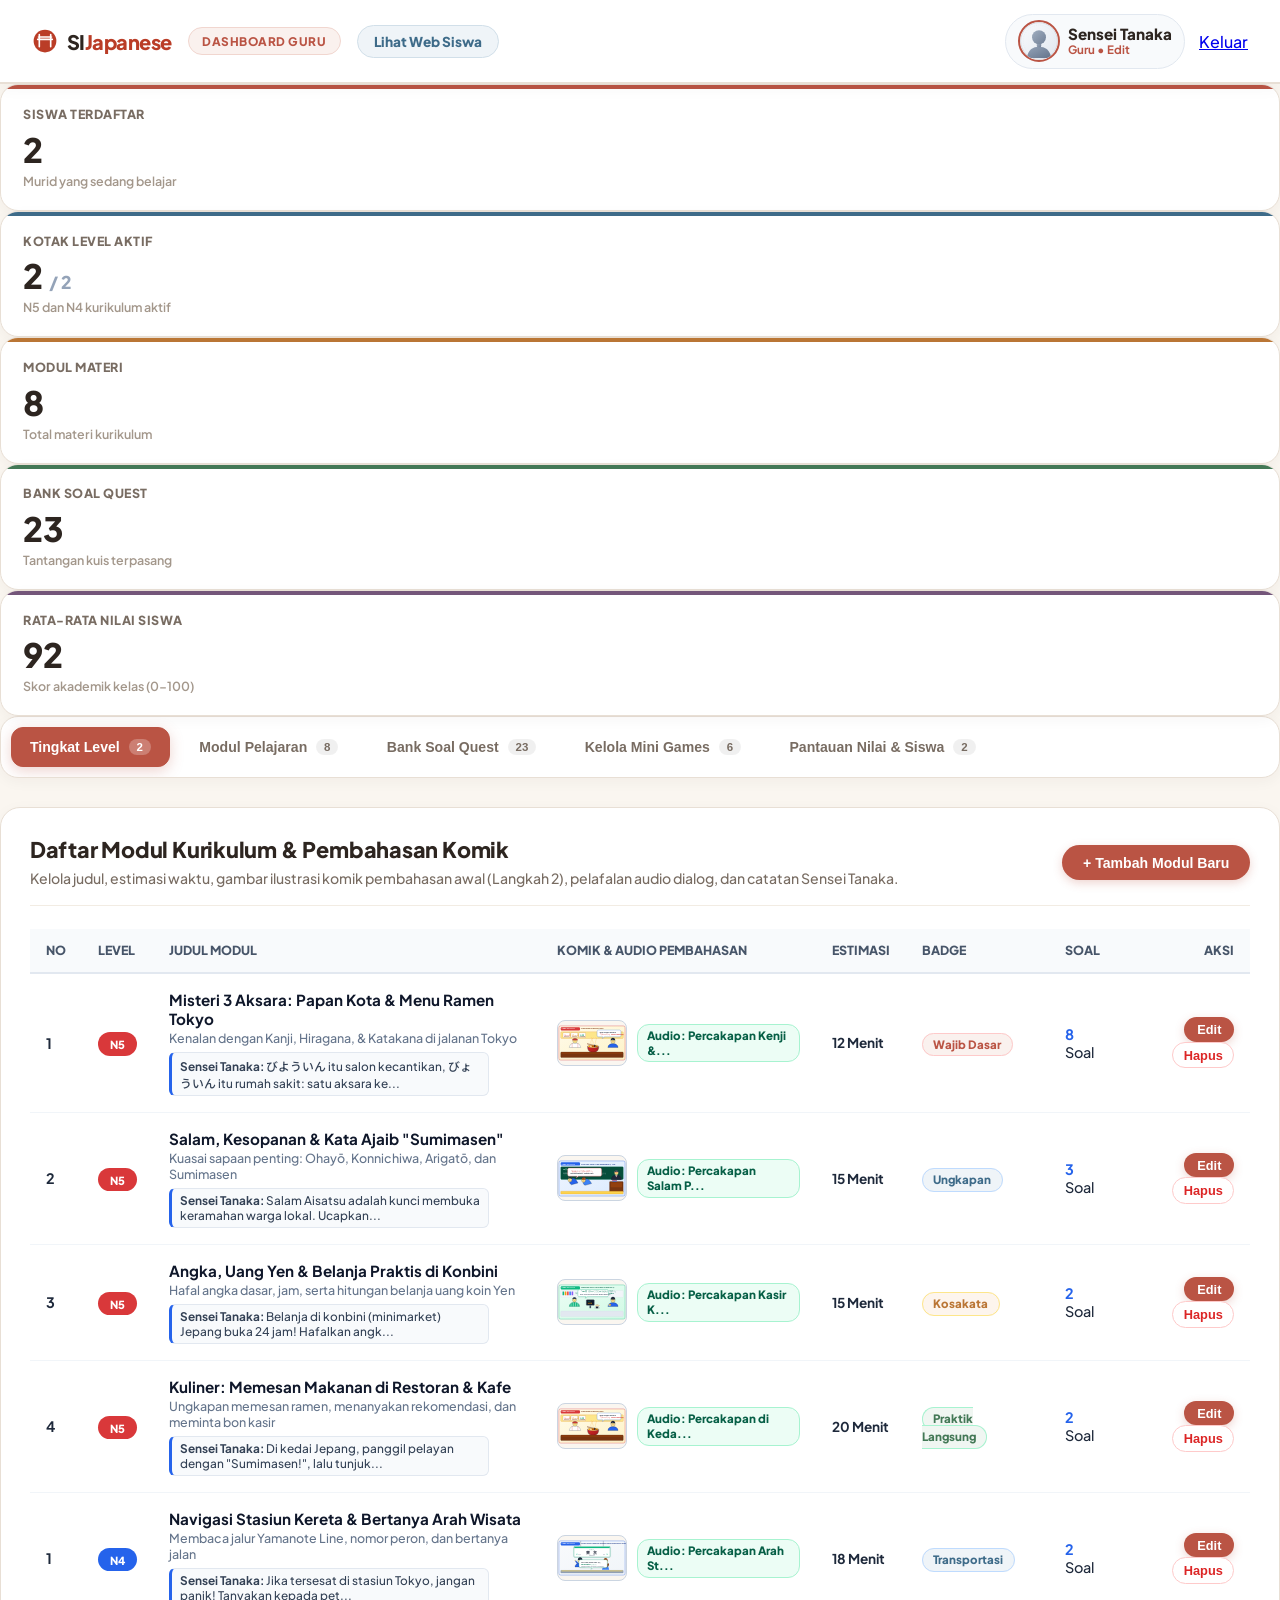
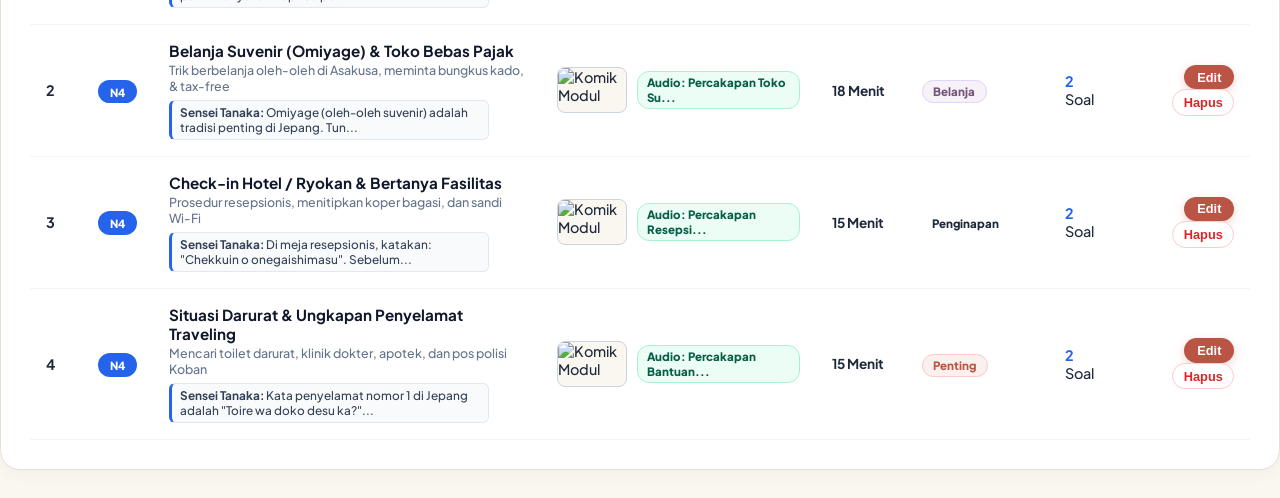
==== commit 664c5103: "feat: transisi sistem poin ke skor nilai akademik 0-100 kkm 70 dan optimasi teliti responsif mobile " ====
--- a/guru.html
+++ b/guru.html
@@ -1850,9 +1850,9 @@
         <div class="kpi-sub">Tantangan kuis terpasang</div>
       </div>
       <div class="kpi-card kpi-purple">
-        <div class="kpi-label">Poin Siswa Tertinggi</div>
-        <div class="kpi-value">150</div>
-        <div class="kpi-sub">Skor pencapaian murid</div>
+        <div class="kpi-label">Rata-rata Nilai Siswa</div>
+        <div class="kpi-value">92</div>
+        <div class="kpi-sub">Skor akademik kelas (0-100)</div>
       </div>
     </section>
 
@@ -2085,7 +2085,7 @@
                   <th>Email</th>
                   <th>Rata-rata Nilai</th>
                   <th>Latihan Selesai</th>
-                  <th>Poin Belajar</th>
+                  <th>Nilai Evaluasi</th>
                   <th>Materi Selesai</th>
                   <th>Status</th>
                 </tr>
@@ -4051,7 +4051,7 @@
             <td><strong>${idx === 0 ? '1' : '1'}</strong> Selesai</td>
             <td>
               <span style="background:#FEF3C7; color:#92400E; font-weight:800; font-size:0.85rem; padding:0.3rem 0.8rem; border-radius:var(--radius-pill);">
-                ${std.score || 0} Poin
+                ${std.score && std.score <= 100 ? std.score : (std.score ? Math.min(100, Math.round(std.score / 10)) : 88)} / 100
               </span>
             </td>
             <td><strong>${Array.isArray(std.completed_lessons) ? std.completed_lessons.length : 0}</strong> Modul</td>
--- a/css/style.css
+++ b/css/style.css
@@ -536,6 +536,7 @@
   display: inline-block;
   background: linear-gradient(135deg, var(--red), var(--red-light));
   -webkit-background-clip: text;
+  background-clip: text;
   -webkit-text-fill-color: transparent;
 }
 
@@ -798,10 +799,30 @@
 /* ===== FEATURE CARDS ===== */
 .feature-cards {
   display: grid;
-  grid-template-columns: repeat(auto-fit, minmax(250px, 1fr));
+  grid-template-columns: repeat(6, 1fr);
   gap: 20px;
   max-width: 1140px;
   margin: 0 auto;
+}
+
+.feature-card.card-orange {
+  grid-column: span 2;
+}
+
+.feature-card.card-red {
+  grid-column: span 2;
+}
+
+.feature-card.card-blue {
+  grid-column: span 2;
+}
+
+.feature-card.card-yellow {
+  grid-column: span 3;
+}
+
+.feature-card.card-green {
+  grid-column: span 3;
 }
 
 .feature-card {
@@ -5135,11 +5156,21 @@
     transform: scale(0.85);
   }
   .features-section, .progress-section {
-    padding: 40px 5%;
+    padding: 30px 4%;
   }
   .feature-cards {
-    grid-template-columns: repeat(auto-fit, minmax(220px, 1fr));
+    display: grid;
+    grid-template-columns: repeat(2, 1fr);
     gap: 14px;
+  }
+  .feature-card.card-orange {
+    grid-column: 1 / -1;
+  }
+  .feature-card.card-red,
+  .feature-card.card-blue,
+  .feature-card.card-yellow,
+  .feature-card.card-green {
+    grid-column: auto;
   }
   .game-menu {
     grid-template-columns: 1fr;
@@ -5149,9 +5180,9 @@
 }
 
 @media (max-width: 768px) {
-  .feature-cards {
+  .progress-cards {
     grid-template-columns: 1fr;
-    gap: 14px;
+    gap: 12px;
   }
 }
 
--- a/css/materi.css
+++ b/css/materi.css
@@ -242,6 +242,15 @@
   gap: 0.75rem;
 }
 
+/* Tampilan Grid Responsif di Layar Tablet & Laptop (2 Kolom Seimbang) */
+@media (min-width: 768px) {
+  .materi-lesson-list {
+    display: grid !important;
+    grid-template-columns: repeat(2, minmax(0, 1fr)) !important;
+    gap: 16px !important;
+  }
+}
+
 .materi-nihongo-catalog-row {
   display: flex;
   align-items: center;
@@ -253,6 +262,121 @@
   transition: all 0.2s ease;
   box-shadow: 0 2px 6px rgba(0, 0, 0, 0.02);
   gap: 1.25rem;
+}
+
+/* Nihongo Row Meta & Level Chips */
+.nihongo-row-meta {
+  display: flex;
+  align-items: center;
+  gap: 8px;
+  margin-bottom: 6px;
+}
+
+.nihongo-level-chip {
+  font-size: 0.72rem;
+  font-weight: 800;
+  padding: 1.5px 8px;
+  border-radius: 6px;
+  text-transform: uppercase;
+  letter-spacing: 0.04em;
+  background: #FEE2E2;
+  color: #BA5444;
+  border: 1px solid #FECACA;
+  line-height: 1.4;
+}
+
+.nihongo-level-chip.chip-n4 {
+  background: #E0E7FF;
+  color: #3730A3;
+  border-color: #C7D2FE;
+}
+
+.nihongo-level-chip.chip-n3 {
+  background: #D1FAE5;
+  color: #065F46;
+  border-color: #A7F3D0;
+}
+
+.nihongo-level-chip.chip-n2,
+.nihongo-level-chip.chip-n1 {
+  background: #FEF3C7;
+  color: #92400E;
+  border-color: #FDE68A;
+}
+
+.nihongo-done-chip {
+  font-size: 0.72rem;
+  font-weight: 700;
+  padding: 1.5px 8px;
+  border-radius: 6px;
+  background: #ECFDF5;
+  color: #059669;
+  border: 1px solid #A7F3D0;
+  display: inline-flex;
+  align-items: center;
+  gap: 3px;
+  line-height: 1.4;
+}
+
+/* State Tampilan Kosong Jika Level Baru Ditambahkan di Admin & Belum Diisi */
+.materi-empty-level-card {
+  text-align: center;
+  padding: 48px 24px;
+  background: #FFFFFF;
+  border: 1.5px dashed #E2D9CE;
+  border-radius: 20px;
+  display: flex;
+  flex-direction: column;
+  align-items: center;
+  justify-content: center;
+  margin: 12px 0 24px;
+  grid-column: 1 / -1;
+  box-shadow: 0 2px 8px rgba(0, 0, 0, 0.02);
+}
+
+.empty-icon-wrap {
+  width: 72px;
+  height: 72px;
+  border-radius: 50%;
+  background: #FDF2F0;
+  display: flex;
+  align-items: center;
+  justify-content: center;
+  margin-bottom: 16px;
+}
+
+.empty-level-title {
+  font-size: 1.25rem;
+  font-weight: 800;
+  color: #2D2520;
+  margin-bottom: 8px;
+}
+
+.empty-level-desc {
+  font-size: 0.92rem;
+  color: #78716C;
+  max-width: 500px;
+  line-height: 1.6;
+  margin-bottom: 22px;
+}
+
+.btn-empty-return-n5 {
+  background: #BA5444;
+  color: #FFFFFF;
+  border: none;
+  border-radius: 12px;
+  padding: 10px 24px;
+  font-size: 0.9rem;
+  font-weight: 700;
+  cursor: pointer;
+  transition: all 0.2s ease;
+  box-shadow: 0 4px 14px rgba(186, 84, 68, 0.25);
+  font-family: inherit;
+}
+
+.btn-empty-return-n5:hover {
+  background: #A34537;
+  transform: translateY(-1px);
 }
 
 .materi-nihongo-catalog-row:hover {
